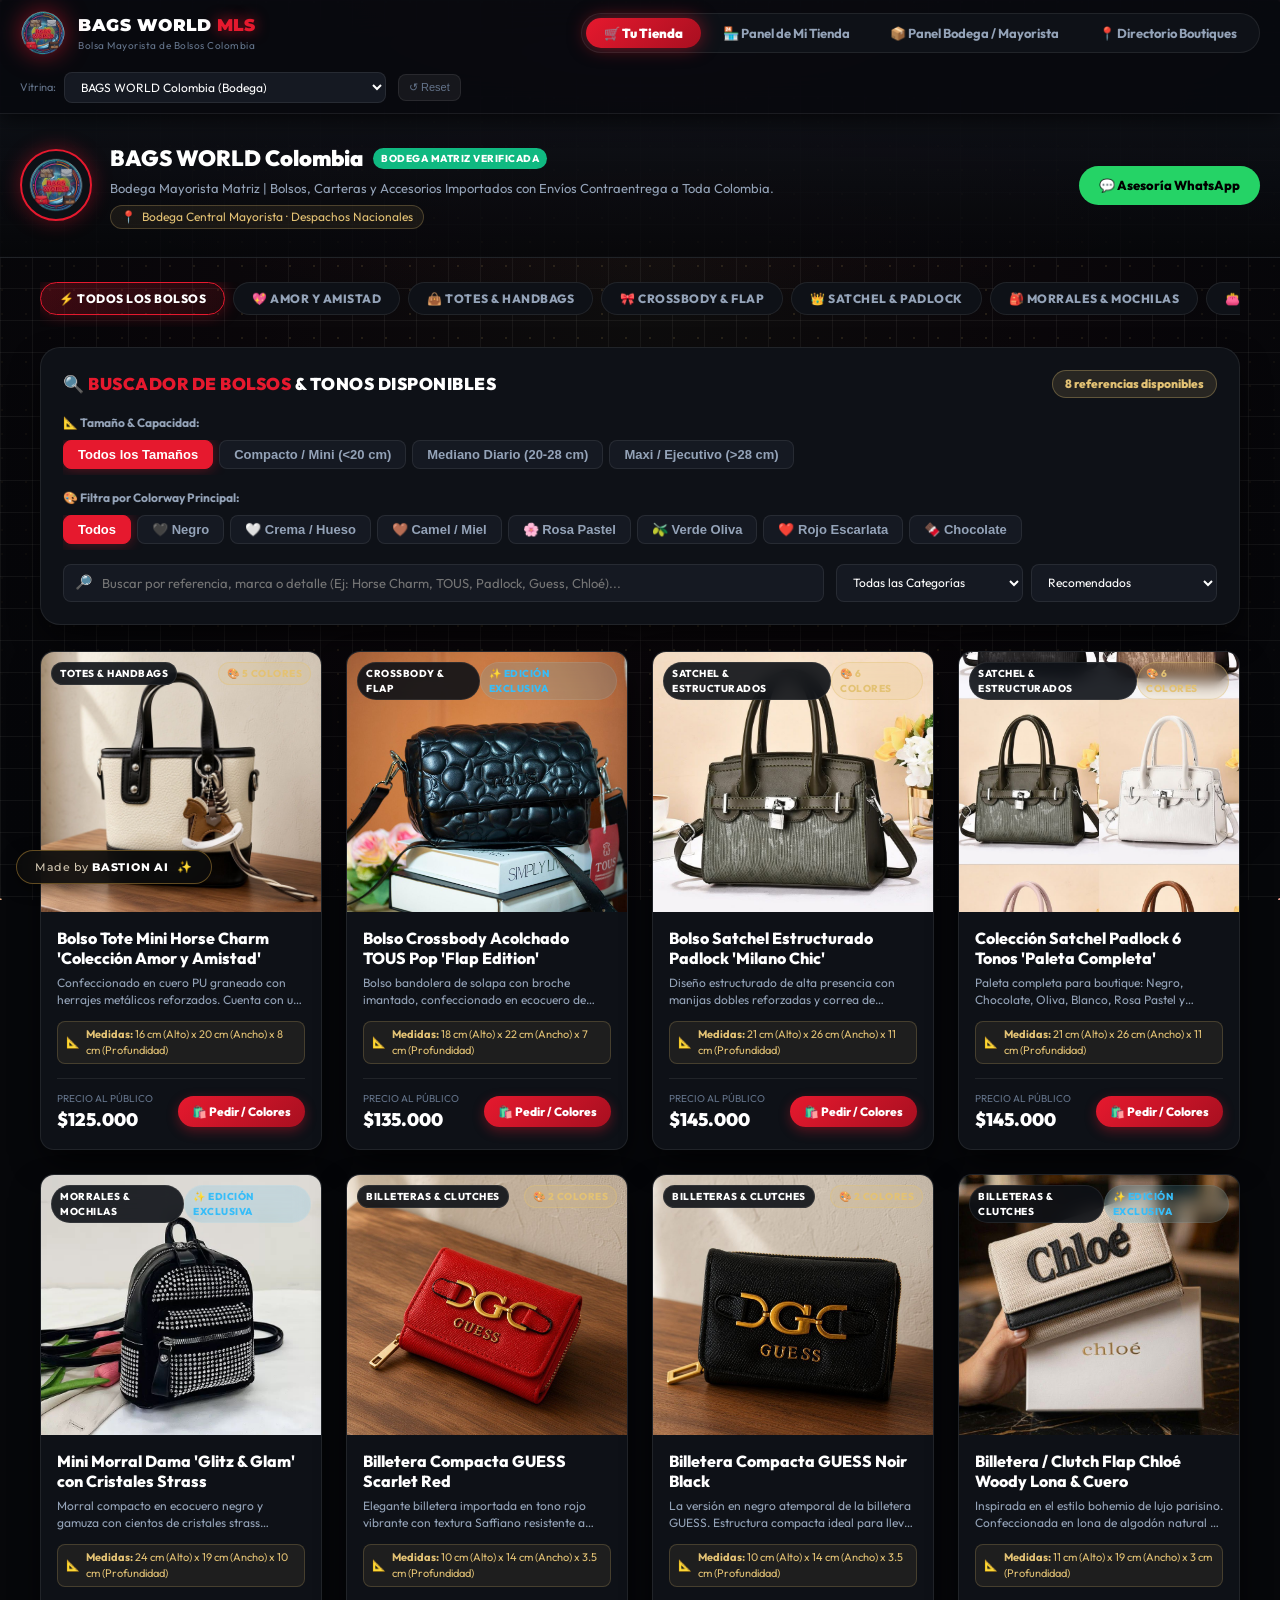
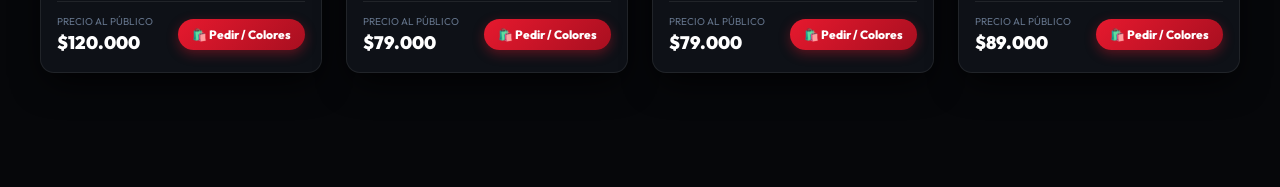
==== index.html @ 40e90c71 "fix: Eliminate top blank space by fixing canvas positioning, apply permanent deep dark tech grid bac" ====
<!DOCTYPE html>
<html lang="es">
<head>
  <meta charset="UTF-8">
  <meta name="viewport" content="width=device-width, initial-scale=1.0">
  
  <!-- Primary SEO -->
  <title>BAGS WORLD MLS | Bolsa Mayorista de Bolsos & Carteras Colombia</title>
  <meta name="description" content="Plataforma SaaS BAGS WORLD MLS de bolsos y carteras importadas en Colombia. Catálogo maestro compartido de bodegas, vitrinas personalizadas con selector de colores, fletes liquidados y pedidos consolidados a WhatsApp.">
  <meta name="keywords" content="bolsos al por mayor colombia, bags world, carteras cali mayoristas, bolsos importados medellin, carteras bogota, dropshipping bolsos, bastion ai">
  <meta name="author" content="BASTION AI">
  <meta name="theme-color" content="#06070a">

  <!-- Open Graph / WhatsApp / Facebook Link Previews -->
  <meta property="og:type" content="website">
  <meta property="og:site_name" content="BAGS WORLD MLS COLOMBIA">
  <meta property="og:title" content="BAGS WORLD MLS | Catálogo Mayorista de Bolsos & Carteras Colombia">
  <meta property="og:description" content="👜 Pide con catálogo sincronizado, selector de colores, fletes calculados por ciudad y despacho contraentrega garantizado en toda Colombia.">
  <meta property="og:image" content="assets/images/bags_world_logo_transparent.png">
  <meta property="og:url" content="https://luxbags-nine.vercel.app/">

  <!-- Favicons -->
  <link rel="icon" type="image/png" sizes="32x32" href="assets/images/favicon-32.png">
  <link rel="icon" type="image/png" sizes="64x64" href="assets/images/favicon-64.png">
  <link rel="icon" type="image/png" href="assets/images/favicon.png">
  <link rel="apple-touch-icon" href="assets/images/favicon-64.png">
  
  <!-- Google Fonts: Outfit & Montserrat -->
  <link rel="preconnect" href="https://fonts.googleapis.com">
  <link rel="preconnect" href="https://fonts.gstatic.com" crossorigin>
  <link href="https://fonts.googleapis.com/css2?family=Montserrat:wght@400;500;600;700;800;900&family=Outfit:wght@300;400;500;600;700;800;900&display=swap" rel="stylesheet">
  
  <link rel="stylesheet" href="css/style.css">
</head>
<body>
  <!-- Canvas Background Interactivo (Fixed para no empujar el contenido) -->
  <canvas id="black-hole-canvas" style="position: fixed; top: 0; left: 0; width: 100vw; height: 100vh; z-index: -2; pointer-events: none;"></canvas>

  <!-- Dot Pattern Matrix Overlay (Fixed) -->
  <svg aria-hidden="true" class="dot-pattern-overlay" style="position: fixed; top: 0; left: 0; width: 100vw; height: 100vh; z-index: -1; pointer-events: none;">
    <defs>
      <pattern id="dot-pattern-grid" width="24" height="24" patternUnits="userSpaceOnUse" patternContentUnits="userSpaceOnUse" x="0" y="0">
        <circle cx="2" cy="2" r="1.1" fill="rgba(227, 194, 116, 0.45)" />
      </pattern>
    </defs>
    <rect width="100%" height="100%" fill="url(#dot-pattern-grid)" />
  </svg>

  <div class="app-wrapper">
    <!-- =========================================================================
         HUD SUPERIOR DE CONTROL MULTI-ROL (SAAS DEMO & STORE SWITCHER)
         ========================================================================= -->
    <header class="top-demo-hud">
      <div class="hud-container">
        <div class="hud-brand">
          <img src="assets/images/bags_world_logo_transparent.png" alt="BAGS WORLD Colombia" class="hud-logo-img">
          <div>
            <div class="hud-title">BAGS WORLD <span>MLS</span></div>
            <div style="font-size: 10px; color: var(--text-muted); letter-spacing: 0.5px;">Bolsa Mayorista de Bolsos Colombia</div>
          </div>
        </div>

        <!-- Pestañas de Navegación de Rol -->
        <nav class="role-switcher-tabs" aria-label="Selector de Rol de Usuario">
          <button class="role-tab-btn active" data-view="storefront" id="tab-storefront">
            🛒 Tu Tienda
          </button>
          <button class="role-tab-btn" data-view="store-admin" id="tab-store-admin">
            🏪 Panel de Mi Tienda
          </button>
          <button class="role-tab-btn" data-view="supplier" id="tab-supplier">
            📦 Panel Bodega / Mayorista
          </button>
          <button class="role-tab-btn" data-view="directory" id="tab-directory">
            📍 Directorio Boutiques
          </button>
        </nav>

        <!-- Selector de Vitrina Activa en Modo Demostración -->
        <div class="hud-actions">
          <div class="store-selector-wrapper" id="store-selector-box">
            <span style="font-size: 11px; color: var(--text-muted);">Vitrina:</span>
            <select id="hud-store-select" class="hud-select" aria-label="Seleccionar Tienda Activa">
              <!-- Renderizado dinámico de tiendas -->
            </select>
          </div>
          <button id="btn-reset-demo" class="btn-reset-demo" title="Restaurar datos oficiales">↺ Reset</button>
        </div>
      </div>
    </header>

    <!-- =========================================================================
         VISTA 1: VITRINA PÚBLICA DE LA BOUTIQUE / TIENDA (STOREFRONT)
         ========================================================================= -->
    <main id="view-storefront" class="view-panel">
      <!-- Encabezado de la Boutique (Marca Blanca) -->
      <section class="store-header">
        <div class="store-header-container">
          <div class="store-info-left">
            <div class="store-avatar" id="storefront-avatar">
              <img src="assets/images/bags_world_logo_transparent.png" alt="Logo Tienda" style="width: 100%; height: 100%; object-fit: contain; padding: 2px;">
            </div>
            <div class="store-meta">
              <h1 id="storefront-name">BAGS WORLD Colombia <span class="badge-verified" id="storefront-badge">BODEGA MATRIZ VERIFICADA</span></h1>
              <p id="storefront-tagline">Bodega Mayorista Matriz | Bolsos, Carteras y Accesorios Importados con Envíos Contraentrega a Toda Colombia.</p>
              <div class="store-location-badge">
                📍 <span id="storefront-location">Bodega Central Mayorista · Despachos Nacionales</span>
              </div>
            </div>
          </div>
          <div class="store-actions-right">
            <a href="#" id="storefront-wa-direct" target="_blank" rel="noopener" class="btn-wa-header">
              <span>💬 Asesoría WhatsApp</span>
            </a>
          </div>
        </div>
      </section>

      <div class="main-wrapper">
        <!-- Barra de Categorías / Drops de Bolsos -->
        <div class="brand-filter-bar" id="brand-filter-bar">
          <button class="brand-chip-btn active" data-brand="all">⚡ TODOS LOS BOLSOS</button>
          <button class="brand-chip-btn" data-brand="amor">💖 AMOR Y AMISTAD</button>
          <button class="brand-chip-btn" data-brand="totes">👜 TOTES & HANDBAGS</button>
          <button class="brand-chip-btn" data-brand="crossbody">🎀 CROSSBODY & FLAP</button>
          <button class="brand-chip-btn" data-brand="satchel">👑 SATCHEL & PADLOCK</button>
          <button class="brand-chip-btn" data-brand="morrales">🎒 MORRALES & MOCHILAS</button>
          <button class="brand-chip-btn" data-brand="billeteras">👛 BILLETERAS & CLUTCH</button>
        </div>

        <!-- Buscador y Filtros Especializados de Bolsos -->
        <section class="filter-card">
          <div class="filter-header-title">
            <h2>🔍 <span>BUSCADOR DE BOLSOS</span> & TONOS DISPONIBLES</h2>
            <div class="active-results-badge" id="storefront-count-badge">8 modelos disponibles</div>
          </div>

          <!-- Filtro Rápido por Tamaño / Capacidad -->
          <div class="filter-row-section">
            <div class="filter-row-label">
              <span>📐 Tamaño & Capacidad:</span>
            </div>
            <div class="size-pills-row" id="storefront-size-pills">
              <button class="size-pill-btn active" data-size="all">Todos los Tamaños</button>
              <button class="size-pill-btn" data-size="compacto">Compacto / Mini (&lt;20 cm)</button>
              <button class="size-pill-btn" data-size="mediano">Mediano Diario (20-28 cm)</button>
              <button class="size-pill-btn" data-size="maxi">Maxi / Ejecutivo (&gt;28 cm)</button>
            </div>
          </div>

          <!-- Filtro Rápido por Colorway -->
          <div class="filter-row-section" style="margin-top: 10px;">
            <div class="filter-row-label">
              <span>🎨 Filtra por Colorway Principal:</span>
            </div>
            <div class="size-pills-row" id="storefront-color-pills">
              <button class="size-pill-btn active" data-color="all">Todos</button>
              <button class="size-pill-btn" data-color="negro">🖤 Negro</button>
              <button class="size-pill-btn" data-color="crema">🤍 Crema / Hueso</button>
              <button class="size-pill-btn" data-color="camel">🤎 Camel / Miel</button>
              <button class="size-pill-btn" data-color="rosa">🌸 Rosa Pastel</button>
              <button class="size-pill-btn" data-color="oliva">🫒 Verde Oliva</button>
              <button class="size-pill-btn" data-color="rojo">❤️ Rojo Escarlata</button>
              <button class="size-pill-btn" data-color="chocolate">🍫 Chocolate</button>
            </div>
          </div>

          <!-- Barra de Búsqueda por Texto y Ordenamiento -->
          <div class="search-inputs-grid">
            <div class="search-box-wrapper">
              <span class="search-icon">🔎</span>
              <input type="text" id="storefront-search-input" class="search-input-field" placeholder="Buscar por referencia, marca o detalle (Ej: Horse Charm, TOUS, Padlock, Guess, Chloé)...">
            </div>
            <div class="select-group-wrapper">
              <select id="storefront-category-select" class="custom-select" aria-label="Filtrar por estilo">
                <option value="all">Todas las Categorías</option>
                <option value="Totes & Handbags">Totes & Handbags</option>
                <option value="Crossbody & Flap">Crossbody & Flap</option>
                <option value="Satchel & Estructurados">Satchel & Estructurados</option>
                <option value="Morrales & Mochilas">Morrales & Mochilas</option>
                <option value="Billeteras & Clutches">Billeteras & Clutches</option>
              </select>
              <select id="storefront-sort-select" class="custom-select" aria-label="Ordenar por">
                <option value="default">Recomendados</option>
                <option value="price-asc">Precio: Menor a Mayor</option>
                <option value="price-desc">Precio: Mayor a Menor</option>
                <option value="name-asc">Nombre: A - Z</option>
              </select>
            </div>
          </div>
        </section>

        <!-- Grid de Productos en Vitrina -->
        <section class="products-grid-layout" id="storefront-products-grid">
          <!-- Renderizado dinámico de tarjetas de bolsos reales -->
        </section>
      </div>
    </main>

    <!-- =========================================================================
         VISTA 2: PANEL DE CONTROL DE LA TIENDA / BOUTIQUE (STORE ADMIN)
         ========================================================================= -->
    <main id="view-store-admin" class="view-panel" style="display: none;">
      <div class="main-wrapper" style="padding-top: 30px;">
        <div class="admin-top-bar">
          <div>
            <div style="display: flex; align-items: center; gap: 8px;">
              <span class="category-tag">🏪 Portal de Mi Boutique</span>
              <span style="font-size: 11px; color: var(--text-muted);">Sincronizado con Bodega Central BAGS WORLD</span>
            </div>
            <h1 class="admin-heading-title" id="admin-store-title">Panel de Control de Boutique</h1>
            <p style="font-size: 13px; color: var(--text-secondary);">
              Personaliza tus precios de venta al público (PVP), activa referencias en tu vitrina y genera reposiciones automáticas a bodega.
            </p>
          </div>
          <div style="display: flex; gap: 10px; flex-wrap: wrap;">
            <button class="btn-secondary" id="btn-open-store-settings">⚙️ Configurar Boutique</button>
          </div>
        </div>

        <!-- Métricas Rápidas de la Boutique -->
        <div class="stats-cards-grid">
          <div class="stat-card">
            <div class="stat-icon-badge">👜</div>
            <div>
              <div class="stat-number" id="stat-active-prods">0</div>
              <div class="stat-label">Bolsos en mi Vitrina</div>
            </div>
          </div>
          <div class="stat-card">
            <div class="stat-icon-badge" style="background: rgba(16, 185, 129, 0.15); color: var(--accent-emerald);">💰</div>
            <div>
              <div class="stat-number" id="stat-avg-margin">$0</div>
              <div class="stat-label">Margen Promedio / Bolso</div>
            </div>
          </div>
          <div class="stat-card">
            <div class="stat-icon-badge" style="background: rgba(56, 189, 248, 0.15); color: var(--accent-blue);">💬</div>
            <div>
              <div class="stat-number" id="stat-phone-preview" style="font-size: 16px; margin-top: 4px;">---</div>
              <div class="stat-label">Línea WhatsApp de Ventas</div>
            </div>
          </div>
        </div>

        <!-- Tabla de Gestión de Inventario para la Tienda -->
        <div class="table-container-card">
          <div style="display: flex; justify-content: space-between; align-items: center; margin-bottom: 16px; flex-wrap: wrap; gap: 10px;">
            <div>
              <h3 style="font-size: 16px; font-weight: 800; color: #fff;">Bolsos Disponibles en la Bodega Matriz</h3>
              <span style="font-size: 12px; color: var(--text-muted);">Ajusta tu precio de venta final y calcula tus ganancias</span>
            </div>
          </div>
          <div class="table-responsive-box">
            <table class="mls-data-table">
              <thead>
                <tr>
                  <th>Referencia de Bolso</th>
                  <th>Costo Mayorista</th>
                  <th>Tu Precio Venta (PVP)</th>
                  <th>Margen Ganancia</th>
                  <th>Dimensiones</th>
                  <th>En Vitrina</th>
                  <th>Acciones</th>
                </tr>
              </thead>
              <tbody id="store-admin-products-table">
                <!-- Renderizado dinámico -->
              </tbody>
            </table>
          </div>
        </div>
      </div>
    </main>

    <!-- =========================================================================
         VISTA 3: PANEL DEL PROVEEDOR / BODEGA CENTRAL (BAGS WORLD MATRIZ)
         ========================================================================= -->
    <main id="view-supplier" class="view-panel" style="display: none;">
      <div class="main-wrapper" style="padding-top: 30px;">
        <div class="admin-top-bar">
          <div>
            <div style="display: flex; align-items: center; gap: 8px;">
              <span class="category-tag" style="background: rgba(227, 194, 116, 0.15); color: var(--primary-gold); border-color: rgba(227, 194, 116, 0.35);">👑 Bodega Mayorista Matriz</span>
              <span style="font-size: 11px; color: var(--text-muted);">BAGS WORLD Colombia · Despachos Nacionales</span>
            </div>
            <h1 class="admin-heading-title">BAGS WORLD Colombia — Portal Bodega</h1>
            <p style="font-size: 13px; color: var(--text-secondary);">
              Carga nuevas referencias de bolsos importados, importa mensajes de WhatsApp y gestiona las órdenes B2B de las boutiques.
            </p>
          </div>
          <div style="display: flex; gap: 10px; flex-wrap: wrap;">
            <button class="btn-primary" id="btn-open-new-product-modal">➕ Cargar Nueva Referencia</button>
          </div>
        </div>

        <!-- Métricas de Bodega Mayorista -->
        <div class="stats-cards-grid">
          <div class="stat-card">
            <div class="stat-icon-badge">👜</div>
            <div>
              <div class="stat-number" id="supplier-stat-refs">8</div>
              <div class="stat-label">Referencias Reales en Bodega</div>
            </div>
          </div>
          <div class="stat-card">
            <div class="stat-icon-badge" style="background: rgba(56, 189, 248, 0.15); color: var(--accent-blue);">🏪</div>
            <div>
              <div class="stat-number" id="supplier-stat-stores">4</div>
              <div class="stat-label">Boutiques Conectadas</div>
            </div>
          </div>
          <div class="stat-card">
            <div class="stat-icon-badge" style="background: rgba(16, 185, 129, 0.15); color: var(--accent-emerald);">📈</div>
            <div>
              <div class="stat-number" id="supplier-stat-orders">1,420</div>
              <div class="stat-label">Bolsos Despachados este Mes</div>
            </div>
          </div>
        </div>

        <!-- Herramienta Rápida de Importación desde WhatsApp -->
        <div class="table-container-card" style="margin-bottom: 24px; border: 1px solid rgba(37, 211, 102, 0.35); background: linear-gradient(180deg, rgba(37, 211, 102, 0.05) 0%, rgba(16, 19, 26, 0.95) 100%);">
          <div style="display: flex; justify-content: space-between; align-items: center; margin-bottom: 12px; flex-wrap: wrap; gap: 8px;">
            <div>
              <h3 style="font-size: 16px; font-weight: 800; color: #25d366; display: flex; align-items: center; gap: 8px;">
                <span>⚡ Importador Rápido desde WhatsApp Mayoristas</span>
              </h3>
              <span style="font-size: 12px; color: var(--text-secondary);">Pega el texto del grupo de WhatsApp (ej: BAGS WORLD MAYORISTAS #67) y se creará el bolso automáticamente:</span>
            </div>
          </div>
          <div style="display: grid; grid-template-columns: 2fr 1fr; gap: 14px;">
            <div>
              <textarea id="wa-import-textarea" class="form-textarea" rows="3" placeholder="Pega aquí el texto... Ej:
Más colección de amor y amistad 🤯
NUEVO BOLSO IMPORTADO $68.000 🔝
🖤 Disponible en 5 colores
🖤 Importado calidad superior
🖤 Un compartimento con cierre
Medidas 16 alto x 20 ancho"></textarea>
            </div>
            <div style="display: flex; flex-direction: column; justify-content: center; gap: 8px;">
              <button type="button" id="btn-parse-wa-text" class="btn-primary" style="background: #25d366; color: #000; font-weight: 900; justify-content: center;">
                <span>✨ Auto-Detectar & Publicar</span>
              </button>
              <div style="font-size: 11px; color: var(--text-muted); text-align: center;">Calcula PVP (+80% margen) y extrae medidas en 1 clic.</div>
            </div>
          </div>
        </div>

        <!-- Tabla del Catálogo Maestro de Referencias -->
        <div class="table-container-card" style="margin-bottom: 24px;">
          <div style="display: flex; justify-content: space-between; align-items: center; margin-bottom: 16px;">
            <h3 style="font-size: 16px; font-weight: 800; color: #fff;">📦 Catálogo Maestro de Bodega (Referencias Reales)</h3>
            <span style="font-size: 12px; color: var(--text-muted);">Stock físico central disponible para toda la red</span>
          </div>
          <div class="table-responsive-box">
            <table class="mls-data-table">
              <thead>
                <tr>
                  <th>Bolso / Referencia</th>
                  <th>SKU</th>
                  <th>Categoría</th>
                  <th>Costo Bodega</th>
                  <th>PVP Sugerido</th>
                  <th>Medidas (cm)</th>
                  <th>Variantes</th>
                </tr>
              </thead>
              <tbody id="supplier-products-table">
                <!-- Renderizado dinámico -->
              </tbody>
            </table>
          </div>
        </div>
      </div>
    </main>

    <!-- =========================================================================
         VISTA 4: DIRECTORIO DE BOUTIQUES & SIMULADOR ROI
         ========================================================================= -->
    <main id="view-directory" class="view-panel" style="display: none;">
      <div class="main-wrapper" style="padding-top: 30px;">
        <div class="admin-top-bar">
          <div>
            <span class="category-tag">📍 Ecosistema Mayorista BAGS WORLD</span>
            <h1 class="admin-heading-title">Red de Boutiques & Simulación de Ganancias</h1>
            <p style="font-size: 13px; color: var(--text-secondary);">
              Descubre cómo las boutiques y revendedoras conectadas al catálogo maestro de BAGS WORLD escalan sus ingresos mensuales sin inmovilizar capital en inventario.
            </p>
          </div>
        </div>

        <!-- Calculadora ROI de Escala Comercial -->
        <div class="roi-calc-box">
          <div class="roi-calc-header">
            <div>
              <span class="category-tag" style="background: rgba(16, 185, 129, 0.15); color: var(--accent-emerald); border-color: rgba(16, 185, 129, 0.3);">📈 Proyección Financiera Revendedora</span>
              <h3 style="font-size: 18px; font-weight: 800; color: #fff; margin-top: 4px;">Calculadora de Utilidad Mensual para tu Boutique</h3>
            </div>
            <div style="font-size: 12px; color: var(--text-muted);">Basado en ventas por WhatsApp, Instagram y TikTok</div>
          </div>

          <div style="display: grid; grid-template-columns: repeat(auto-fit, minmax(280px, 1fr)); gap: 24px; align-items: center;">
            <div>
              <div style="display: flex; justify-content: space-between; align-items: center; margin-bottom: 8px;">
                <label style="font-size: 13px; font-weight: 700; color: #fff;">Bolsos vendidos al mes:</label>
                <span id="roi-pairs-label" style="font-size: 18px; font-weight: 900; color: var(--primary-gold);">45 bolsos</span>
              </div>
              <input type="range" id="roi-slider-pairs" min="10" max="200" value="45" step="5" class="roi-range-slider" style="width: 100%;">
              <div style="display: flex; justify-content: space-between; font-size: 11px; color: var(--text-muted); margin-top: 4px;">
                <span>10 bolsos</span>
                <span>100 bolsos</span>
                <span>200 bolsos</span>
              </div>

              <div style="margin-top: 16px;">
                <div style="display: flex; justify-content: space-between; align-items: center; margin-bottom: 8px;">
                  <label style="font-size: 13px; font-weight: 700; color: #fff;">Margen de ganancia promedio / bolso:</label>
                  <span id="roi-margin-label" style="font-size: 18px; font-weight: 900; color: var(--accent-emerald);">$57.000 COP</span>
                </div>
                <input type="range" id="roi-slider-margin" min="25000" max="90000" value="57000" step="2000" class="roi-range-slider" style="width: 100%;">
              </div>
            </div>

            <div style="background: rgba(0, 0, 0, 0.5); padding: 20px; border-radius: var(--radius-md); border: 1px solid var(--border-subtle);">
              <div style="font-size: 12px; color: var(--text-muted); text-transform: uppercase; letter-spacing: 0.5px;">Utilidad Neta Estimada / Mes:</div>
              <div id="roi-total-profit" style="font-size: 32px; font-weight: 900; color: var(--accent-emerald); margin: 6px 0;">$2.565.000 COP</div>
              <div style="font-size: 12px; color: var(--text-secondary); line-height: 1.4;">
                ✨ <strong>Cero riesgo de inventario:</strong> Tu boutique publica con fotos reales en Instagram/TikTok y BAGS WORLD despacha por contraentrega en toda Colombia.
              </div>
            </div>
          </div>
        </div>

        <!-- Directorio de Boutiques Activas -->
        <div class="directory-grid-layout" id="directory-stores-grid">
          <!-- Renderizado dinámico -->
        </div>
      </div>
    </main>
  </div>

  <!-- =========================================================================
       MODAL 1: FICHA DETALLADA DE PRODUCTO & COLORWAY SELECTOR
       ========================================================================= -->
  <div class="modal-backdrop" id="modal-product-detail" role="dialog" aria-modal="true">
    <div class="modal-dialog">
      <div class="modal-header">
        <h3 id="modal-prod-title">Detalle del Bolso</h3>
        <button class="btn-close-modal" data-close="modal-product-detail">&times;</button>
      </div>
      <div style="display: flex; gap: 20px; flex-wrap: wrap; margin-bottom: 20px;">
        <div style="flex: 1; min-width: 220px;">
          <img id="modal-prod-img" src="" alt="Bolso" style="width: 100%; height: 260px; border-radius: var(--radius-md); border: 1px solid var(--border-subtle); object-fit: cover;">
        </div>
        <div style="flex: 1.2; min-width: 240px; display: flex; flex-direction: column;">
          <span class="category-tag" id="modal-prod-cat" style="align-self: flex-start; margin-bottom: 8px;">Totes & Handbags</span>
          <h2 id="modal-prod-name" style="font-size: 20px; font-weight: 800; line-height: 1.3; margin-bottom: 6px;">Nombre</h2>
          <div style="font-size: 11px; color: var(--text-muted); font-family: monospace; margin-bottom: 10px;" id="modal-prod-sku">SKU: ---</div>
          <p id="modal-prod-desc" style="font-size: 13px; color: var(--text-secondary); line-height: 1.45; margin-bottom: 14px;">Descripción</p>
          
          <div style="padding: 10px 14px; background: rgba(227, 194, 116, 0.08); border-radius: var(--radius-sm); border: 1px solid rgba(227, 194, 116, 0.25); margin-bottom: 12px;">
            <div style="font-size: 11px; color: var(--primary-gold); font-weight: 700;">📐 Medidas & Capacidad:</div>
            <div id="modal-prod-dim" style="font-size: 13px; color: #fff; font-weight: 800; margin-top: 2px;">16 cm (Alto) x 20 cm (Ancho) x 8 cm (Prof.)</div>
          </div>

          <div style="margin-top: auto; padding: 12px; background: var(--bg-surface-elevated); border-radius: var(--radius-sm); border: 1px solid var(--border-subtle);">
            <div style="font-size: 11px; color: var(--text-muted);">Precio al Público:</div>
            <div id="modal-prod-price" style="font-size: 22px; font-weight: 900; color: #ffffff;">$0 COP</div>
          </div>
        </div>
      </div>

      <!-- Selector de Colorway -->
      <div id="modal-colorway-group" style="margin-bottom: 16px;">
        <label class="form-label" style="font-weight: 700; color: #ffffff;">Selecciona el Color Deseado:</label>
        <div class="colorway-chips-row" id="modal-colorway-selector">
          <!-- Colorways dinámicos -->
        </div>
      </div>

      <!-- Selector de Cantidad -->
      <div style="display: flex; align-items: center; justify-content: space-between; margin-bottom: 16px; padding: 10px 14px; background: var(--bg-surface-elevated); border-radius: var(--radius-sm); border: 1px solid var(--border-subtle);">
        <label style="font-size: 13px; font-weight: 700; color: #fff;">Cantidad de Unidades:</label>
        <div style="display: flex; align-items: center; gap: 10px;">
          <button type="button" id="modal-qty-minus" class="btn-action-sm" style="width: 32px; height: 32px; padding: 0; font-size: 16px; font-weight: 800;">-</button>
          <span id="modal-qty-val" style="font-size: 15px; font-weight: 900; color: #fff; min-width: 20px; text-align: center;">1</span>
          <button type="button" id="modal-qty-plus" class="btn-action-sm" style="width: 32px; height: 32px; padding: 0; font-size: 16px; font-weight: 800;">+</button>
        </div>
      </div>

      <!-- Botones de Acción: Agregar al Carrito o Pedir Directo -->
      <div style="display: flex; flex-direction: column; gap: 10px;">
        <button type="button" id="modal-btn-add-cart" class="btn-primary" style="width: 100%; justify-content: center; font-size: 15px; padding: 12px;">
          <span>🛍️ Agregar al Pedido / Carrito</span>
        </button>

        <a href="#" id="modal-btn-wa-order" target="_blank" rel="noopener" class="btn-wa-header" style="width: 100%; justify-content: center; font-size: 13px; padding: 10px; background: rgba(37, 211, 102, 0.15); border: 1px solid rgba(37, 211, 102, 0.4); color: #25d366;">
          <span>⚡ Pedir Solo Este Bolso Directo por WhatsApp</span>
        </a>
      </div>
      <div style="text-align: center; margin-top: 10px; font-size: 11px; color: var(--text-muted);">
        ✨ Puedes sumar varios bolsos y colores a tu carrito para despacharlos en un solo envío.
      </div>
    </div>
  </div>

  <!-- =========================================================================
       MODAL 2: CARRITO FLOTANTE & CHECKOUT CONSOLIDADO MULTI-BOLSO
       ========================================================================= -->
  <div class="modal-backdrop" id="modal-cart-drawer" role="dialog" aria-modal="true">
    <div class="modal-dialog" style="max-width: 540px;">
      <div class="modal-header">
        <div>
          <span style="font-size: 11px; font-weight: 700; color: var(--primary-gold); background: rgba(227, 194, 116, 0.15); padding: 3px 8px; border-radius: var(--radius-full);">Checkout Consolidado Colombia</span>
          <h3 style="margin-top: 4px;">🛍️ Mi Pedido de Bolsos (<span id="cart-drawer-count">0</span> items)</h3>
        </div>
        <button class="btn-close-modal" data-close="modal-cart-drawer">&times;</button>
      </div>

      <!-- Temporizador Anti-Apartados Fantasma -->
      <div class="reservation-timer-box">
        <span>⏳</span>
        <span>Reserva activa por <strong><span id="cart-timer-countdown">20:00</span> min</strong> en bodega.</span>
      </div>

      <!-- Lista de Items en el Carrito -->
      <div class="cart-items-container" id="cart-drawer-items">
        <!-- Renderizado dinámico de bolsos agregados -->
      </div>

      <!-- Formulario de Destino y Despacho -->
      <div style="background: var(--bg-surface-elevated); padding: 16px; border-radius: var(--radius-md); border: 1px solid var(--border-subtle); margin: 16px 0;">
        <div style="font-weight: 800; font-size: 14px; color: #fff; margin-bottom: 12px;">📍 Datos de Envío & Despacho:</div>
        
        <div class="form-group" style="margin-bottom: 10px;">
          <label class="form-label">Tu Nombre Completo *</label>
          <input type="text" id="cart-client-name" class="form-input" placeholder="Ej: Marcela Gómez" required>
        </div>

        <div class="form-group" style="margin-bottom: 10px;">
          <label class="form-label">Tu Número de WhatsApp *</label>
          <input type="tel" id="cart-client-phone" class="form-input" placeholder="Ej: 315 555 1234" required>
        </div>

        <div class="form-group" style="margin-bottom: 10px;">
          <label class="form-label">Ciudad / Destino en Colombia *</label>
          <select id="cart-neighborhood-select" class="form-select">
            <!-- Opciones dinámicas de zonas de envío -->
          </select>
        </div>

        <div class="form-group" style="margin-bottom: 10px;">
          <label class="form-label">Dirección Exacta y Barrio / Referencia *</label>
          <input type="text" id="cart-client-address" class="form-input" placeholder="Ej: Cra 66 # 13B-40, Apto 502 (Barrio Limonar)" required>
        </div>

        <!-- Modalidad de Despacho (Anti-Devoluciones) -->
        <div class="dispatch-mode-radio-group">
          <label class="dispatch-radio-card selected" id="label-dispatch-secured">
            <input type="radio" name="cart-dispatch-mode" value="secured" checked>
            <div>
              <div style="font-weight: 800; font-size: 13px; color: var(--primary-gold);">🛡️ Despacho Asegurado (Recomendado)</div>
              <div style="font-size: 11px; color: var(--text-secondary); margin-top: 2px;">
                Aseguras tus bolsos abonando el flete (<span id="cart-flete-preview">$12.000 COP</span>) por Nequi/Daviplata. Pagas los bolsos al recibir en puerta.
              </div>
            </div>
          </label>

          <label class="dispatch-radio-card" id="label-dispatch-cod">
            <input type="radio" name="cart-dispatch-mode" value="cod">
            <div>
              <div style="font-weight: 700; font-size: 13px; color: #ffffff;">🛵 100% Contraentrega al Recibir</div>
              <div style="font-size: 11px; color: var(--text-muted); margin-top: 2px;">
                Pagas todo en efectivo/Nequi al repartidor al recibir en tu puerta. Sujeto a llamada de confirmación previa.
              </div>
            </div>
          </label>
        </div>
      </div>

      <!-- Resumen de Liquidación -->
      <div style="padding: 14px; background: rgba(0, 0, 0, 0.45); border-radius: var(--radius-md); border: 1px solid var(--border-subtle); margin-bottom: 16px;">
        <div style="display: flex; justify-content: space-between; font-size: 13px; margin-bottom: 6px;">
          <span style="color: var(--text-muted);">Bolsos (<span id="cart-summary-qty">0</span> unds):</span>
          <strong id="cart-summary-shoes" style="color: #fff;">$0 COP</strong>
        </div>
        <div style="display: flex; justify-content: space-between; font-size: 13px; margin-bottom: 6px;">
          <span style="color: var(--text-muted);">Flete Domicilio:</span>
          <strong id="cart-summary-shipping" style="color: var(--primary-gold);">$12.000 COP</strong>
        </div>
        <div style="display: flex; justify-content: space-between; font-size: 16px; font-weight: 900; padding-top: 8px; border-top: 1px solid var(--border-subtle);">
          <span style="color: #fff;">Gran Total:</span>
          <span id="cart-summary-total" style="color: var(--accent-emerald); font-size: 20px;">$0 COP</span>
        </div>
      </div>

      <!-- Botón de Envío Consolidado a WhatsApp -->
      <button type="button" id="cart-btn-send-whatsapp" class="btn-primary" style="width: 100%; justify-content: center; font-size: 15px; padding: 14px; background: #25d366; color: #000; font-weight: 900;">
        <span>💬 Enviar Pedido Completo por WhatsApp (90s)</span>
      </button>
      <div style="text-align: center; margin-top: 8px; font-size: 11px; color: var(--text-muted);">
        ⚡ El pedido llega con foto, colorway y liquidación a la asesora para despacho inmediato.
      </div>
    </div>
  </div>

  <!-- =========================================================================
       MODAL 3: CARGAR NUEVA REFERENCIA DE BOLSO (BODEGA)
       ========================================================================= -->
  <div class="modal-backdrop" id="modal-new-product" role="dialog" aria-modal="true">
    <div class="modal-dialog">
      <div class="modal-header">
        <h3>➕ Cargar Nueva Referencia de Bolso</h3>
        <button class="btn-close-modal" data-close="modal-new-product">&times;</button>
      </div>
      <form id="form-new-master-product">
        <div class="form-group">
          <label class="form-label">Nombre del Bolso / Referencia *</label>
          <input type="text" id="new-prod-name" class="form-input" required placeholder="Ej: Bolso Satchel Padlock 'Milano Chic'">
        </div>
        <div class="form-group">
          <label class="form-label">Código de Estilo / SKU *</label>
          <input type="text" id="new-prod-sku" class="form-input" required placeholder="Ej: BW-STCH-01">
        </div>
        <div style="display: grid; grid-template-columns: 1fr 1fr; gap: 12px;">
          <div class="form-group">
            <label class="form-label">Categoría</label>
            <select id="new-prod-category" class="form-select">
              <option value="Totes & Handbags">Totes & Handbags</option>
              <option value="Crossbody & Flap">Crossbody & Flap</option>
              <option value="Satchel & Estructurados">Satchel & Estructurados</option>
              <option value="Morrales & Mochilas">Morrales & Mochilas</option>
              <option value="Billeteras & Clutches">Billeteras & Clutches</option>
            </select>
          </div>
          <div class="form-group">
            <label class="form-label">Fotografía Real de Bodega</label>
            <select id="new-prod-image" class="form-select">
              <option value="assets/images/bags/tote_horse_charm_cream.jpg">Tote Horse Charm Crema</option>
              <option value="assets/images/bags/tous_crossbody_black.jpg">TOUS Pop Crossbody Negro</option>
              <option value="assets/images/bags/satchel_padlock_olive.jpg">Satchel Padlock Verde Oliva</option>
              <option value="assets/images/bags/satchel_padlock_multi.jpg">Satchel Padlock 6 Colores</option>
              <option value="assets/images/bags/backpack_strass_black.jpg">Mini Morral Strass Negro</option>
              <option value="assets/images/bags/guess_wallet_red.jpg">Billetera GUESS Rojo</option>
              <option value="assets/images/bags/guess_wallet_black.jpg">Billetera GUESS Negro</option>
              <option value="assets/images/bags/chloe_wallet_canvas.jpg">Billetera Chloé Lona</option>
            </select>
          </div>
        </div>
        <div style="display: grid; grid-template-columns: 1fr 1fr; gap: 12px;">
          <div class="form-group">
            <label class="form-label">Costo Mayorista ($ COP) *</label>
            <input type="number" id="new-prod-wholesale" class="form-input" required value="68000" step="1000">
          </div>
          <div class="form-group">
            <label class="form-label">PVP Sugerido ($ COP)</label>
            <input type="number" id="new-prod-suggested" class="form-input" required value="125000" step="1000">
          </div>
        </div>
        <div class="form-group">
          <label class="form-label">Medidas Exactas (Alto x Ancho x Profundidad)</label>
          <input type="text" id="new-prod-dim" class="form-input" value="18 cm (Alto) x 22 cm (Ancho) x 8 cm (Profundidad)">
        </div>
        <div class="form-group">
          <label class="form-label">Descripción & Especificaciones</label>
          <textarea id="new-prod-desc" class="form-textarea" rows="2" placeholder="Materiales, cierres, forro, correa ajustable, etc."></textarea>
        </div>
        <button type="submit" class="btn-primary" style="width: 100%; justify-content: center; padding: 12px; margin-top: 10px;">
          Publicar al Catálogo Maestro BAGS WORLD
        </button>
      </form>
    </div>
  </div>

  <!-- =========================================================================
       MODAL 4: CONFIGURACIÓN DE LA BOUTIQUE
       ========================================================================= -->
  <div class="modal-backdrop" id="modal-store-settings" role="dialog" aria-modal="true">
    <div class="modal-dialog">
      <div class="modal-header">
        <h3>⚙️ Configuración de Mi Boutique</h3>
        <button class="btn-close-modal" data-close="modal-store-settings">&times;</button>
      </div>
      <form id="form-store-settings">
        <div class="form-group">
          <label class="form-label">Nombre de tu Boutique / Tienda *</label>
          <input type="text" id="setting-store-name" class="form-input" required>
        </div>
        <div class="form-group">
          <label class="form-label">Eslogan / Subtítulo</label>
          <input type="text" id="setting-store-tagline" class="form-input">
        </div>
        <div class="form-group">
          <label class="form-label">Número de WhatsApp (con código 57) *</label>
          <input type="text" id="setting-store-phone" class="form-input" required placeholder="573155551234">
          <small style="color: var(--text-muted); font-size: 11px;">A este número te llegarán los pedidos con los bolsos y colores seleccionados.</small>
        </div>
        <div class="form-group">
          <label class="form-label">Ciudad / Ubicación</label>
          <input type="text" id="setting-store-location" class="form-input" placeholder="Ej: Granada / Ciudad Jardín, Cali">
        </div>
        <button type="submit" class="btn-primary" style="width: 100%; justify-content: center; padding: 12px; margin-top: 10px;">
          Guardar Cambios
        </button>
      </form>
    </div>
  </div>

  <!-- =========================================================================
       MODAL 5: SOLICITAR REPOSICIÓN B2B (BOUTIQUE -> BODEGA)
       ========================================================================= -->
  <div class="modal-backdrop" id="modal-restock" role="dialog" aria-modal="true">
    <div class="modal-dialog">
      <div class="modal-header">
        <h3>📦 Pedido de Reposición a Bodega</h3>
        <button class="btn-close-modal" data-close="modal-restock">&times;</button>
      </div>
      <form id="form-restock-order">
        <input type="hidden" id="restock-prod-id">
        <div style="margin-bottom: 16px;">
          <h4 id="restock-prod-title" style="font-size: 16px; font-weight: 700; color: #fff;">Nombre del Bolso</h4>
          <div id="restock-supplier-name" style="font-size: 12px; color: var(--text-muted); margin-top: 2px;">BAGS WORLD Colombia</div>
          <div id="restock-wholesale-price" style="font-size: 14px; color: var(--primary-gold); font-weight: 700; margin-top: 6px;">Costo Mayorista: $0 COP</div>
        </div>
        <div style="display: grid; grid-template-columns: 1fr 1fr; gap: 12px;">
          <div class="form-group">
            <label class="form-label">Colorway a Solicitar</label>
            <select id="restock-size-select" class="form-select">
              <!-- Colorways -->
            </select>
          </div>
          <div class="form-group">
            <label class="form-label">Cantidad de Bolsos</label>
            <input type="number" id="restock-units-input" class="form-input" value="6" min="1" max="100">
          </div>
        </div>
        <div style="margin: 14px 0; padding: 12px; background: rgba(16, 185, 129, 0.1); border-radius: var(--radius-sm); border: 1px solid rgba(16, 185, 129, 0.2);">
          <div style="font-size: 11px; color: var(--text-secondary);">Total Mayorista Estimado:</div>
          <div id="restock-total-calc" style="font-size: 18px; font-weight: 800; color: var(--accent-emerald);">$0 COP</div>
        </div>
        <button type="submit" class="btn-primary" style="width: 100%; justify-content: center; padding: 12px;">
          Generar Orden y Notificar a Bodega
        </button>
      </form>
    </div>
  </div>

  <!-- Barra Flotante de Carrito / Pedido Rápido -->
  <div class="floating-cart-bar" id="floating-cart-bar" role="button" aria-label="Abrir Carrito">
    <div class="cart-pill-icon">🛍️</div>
    <div class="cart-pill-details">
      <div class="cart-pill-count"><span id="floating-cart-count">1</span> bolso(s) en tu pedido</div>
      <div class="cart-pill-total" id="floating-cart-total">$0 COP</div>
    </div>
    <div class="cart-pill-btn-action">
      Ver Pedido →
    </div>
  </div>

  <!-- Contenedor de Toasts de Notificación -->
  <div class="toast-container" id="toast-container"></div>

  <!-- WATERMARK OFICIAL DE BASTION AI (MANDATORIO POR REGLA) -->
  <div class="bastion-watermark">
    <span>Made by <strong>BASTION AI</strong></span>
    <span class="sparkle">✨</span>
  </div>

  <!-- Scripts de la Aplicación -->
  <script src="js/mockData.js"></script>
  <script src="js/store.js"></script>
  <script src="js/app.js"></script>
</body>
</html>
---- css/style.css ----
/* ==========================================================================
   BASTION AI - BAGS WORLD MLS COLOMBIA
   SISTEMA DE DISEÑO OFICIAL: MODO OSCURO DE LUJO + GRID MATRIX DE FONDO
   ========================================================================== */

:root {
  --bg-main: #06070a;
  --bg-surface: #0e1117;
  --bg-surface-elevated: #151922;
  --bg-glass: rgba(14, 17, 23, 0.88);
  --border-subtle: rgba(255, 255, 255, 0.08);
  --border-accent: rgba(230, 25, 46, 0.45);
  
  --primary-red: #e6192e;
  --primary-red-hover: #ff2a40;
  --primary-red-glow: rgba(230, 25, 46, 0.35);
  
  --primary-gold: #e3c274;
  --primary-gold-hover: #f5eccd;
  --primary-gold-glow: rgba(227, 194, 116, 0.3);
  
  --accent-blue: #38bdf8;
  --accent-emerald: #10b981;
  --accent-purple: #a855f7;
  --whatsapp-green: #25d366;
  --whatsapp-green-hover: #20ba59;
  
  --text-primary: #ffffff;
  --text-secondary: #94a3b8;
  --text-muted: #64748b;
  
  --radius-sm: 8px;
  --radius-md: 14px;
  --radius-lg: 20px;
  --radius-full: 9999px;
  
  --shadow-card: 0 14px 35px -8px rgba(0, 0, 0, 0.85);
  --shadow-glow-red: 0 0 25px rgba(230, 25, 46, 0.35);
  --shadow-glow-gold: 0 0 25px rgba(227, 194, 116, 0.28);
  --shadow-glow-wa: 0 0 25px rgba(37, 211, 102, 0.35);
  
  --font-main: 'Outfit', -apple-system, BlinkMacSystemFont, 'Segoe UI', Roboto, sans-serif;
  --font-brand: 'Montserrat', sans-serif;
}

*, *::before, *::after {
  box-sizing: border-box;
  margin: 0;
  padding: 0;
}

/* ==========================================================================
   BODY & DARK GRID BACKGROUND (CUADRÍCULA OSCURA PERMANENTE)
   ========================================================================== */
body {
  font-family: var(--font-main);
  background-color: var(--bg-main);
  background-image: 
    linear-gradient(to right, rgba(255, 255, 255, 0.05) 1px, transparent 1px),
    linear-gradient(to bottom, rgba(255, 255, 255, 0.05) 1px, transparent 1px),
    radial-gradient(ellipse 90% 60% at 50% -10%, rgba(230, 25, 46, 0.16), transparent 75%);
  background-size: 32px 32px, 32px 32px, 100% 100%;
  background-attachment: fixed;
  color: var(--text-primary);
  line-height: 1.5;
  min-height: 100vh;
  padding-bottom: 90px;
  overflow-x: hidden;
}

/* Canvas Background Interactivo */
#black-hole-canvas {
  position: fixed;
  top: 0;
  left: 0;
  width: 100vw;
  height: 100vh;
  z-index: -2;
  pointer-events: none;
}

/* Malla de Puntos Adicional */
.dot-pattern-overlay {
  position: fixed;
  top: 0;
  left: 0;
  width: 100vw;
  height: 100vh;
  z-index: -1;
  pointer-events: none;
  opacity: 0.35;
  mask-image: radial-gradient(ellipse at 50% 30%, rgba(0,0,0,1) 40%, rgba(0,0,0,0.05) 90%);
  -webkit-mask-image: radial-gradient(ellipse at 50% 30%, rgba(0,0,0,1) 40%, rgba(0,0,0,0.05) 90%);
}

.app-wrapper {
  position: relative;
  z-index: 1;
}

/* ==========================================================================
   TOP BAR HUD & MULTI-ROLE SWITCHER
   ========================================================================== */
.top-demo-hud {
  background: rgba(8, 10, 15, 0.94);
  backdrop-filter: blur(20px);
  -webkit-backdrop-filter: blur(20px);
  border-bottom: 1px solid var(--border-subtle);
  position: sticky;
  top: 0;
  z-index: 100;
  padding: 10px 20px;
  box-shadow: 0 4px 20px rgba(0, 0, 0, 0.7);
}

.hud-container {
  max-width: 1300px;
  margin: 0 auto;
  display: flex;
  align-items: center;
  justify-content: space-between;
  gap: 16px;
  flex-wrap: wrap;
}

.hud-brand {
  display: flex;
  align-items: center;
  gap: 12px;
}

.hud-logo-img {
  width: 46px;
  height: 46px;
  border-radius: 50%;
  object-fit: contain;
  filter: drop-shadow(0 0 12px rgba(230, 25, 46, 0.6));
  background: transparent;
  transition: transform 0.2s ease;
}

.hud-logo-img:hover {
  transform: scale(1.08) rotate(4deg);
}

.hud-title {
  font-size: 17px;
  font-weight: 900;
  color: #ffffff;
  letter-spacing: 0.5px;
  font-family: var(--font-brand);
}

.hud-title span {
  color: var(--primary-red);
  font-weight: 900;
  text-shadow: 0 0 14px rgba(230, 25, 46, 0.7);
}

.role-switcher-tabs {
  display: flex;
  background: var(--bg-surface);
  padding: 4px;
  border-radius: var(--radius-full);
  border: 1px solid var(--border-subtle);
  gap: 4px;
}

.role-tab-btn {
  background: transparent;
  border: none;
  color: var(--text-secondary);
  font-family: var(--font-main);
  font-size: 13px;
  font-weight: 700;
  padding: 7px 18px;
  border-radius: var(--radius-full);
  cursor: pointer;
  display: inline-flex;
  align-items: center;
  gap: 6px;
  transition: all 0.2s cubic-bezier(0.4, 0, 0.2, 1);
  white-space: nowrap;
}

.role-tab-btn:hover {
  color: #ffffff;
  background: rgba(255, 255, 255, 0.06);
}

.role-tab-btn.active {
  background: linear-gradient(135deg, var(--primary-red) 0%, #a80f20 100%);
  color: #ffffff;
  font-weight: 900;
  box-shadow: 0 0 18px rgba(230, 25, 46, 0.5);
}

.hud-actions {
  display: flex;
  align-items: center;
  gap: 12px;
}

.store-selector-wrapper {
  display: flex;
  align-items: center;
  gap: 8px;
}

.hud-select {
  background: var(--bg-surface-elevated);
  border: 1px solid var(--border-subtle);
  color: #ffffff;
  font-family: var(--font-main);
  font-size: 12px;
  padding: 6px 12px;
  border-radius: var(--radius-sm);
  outline: none;
  cursor: pointer;
}

.hud-select:focus {
  border-color: var(--primary-red);
}

.btn-reset-demo {
  background: rgba(255, 255, 255, 0.06);
  border: 1px solid var(--border-subtle);
  color: var(--text-muted);
  font-size: 11px;
  padding: 6px 10px;
  border-radius: var(--radius-sm);
  cursor: pointer;
  transition: all 0.2s ease;
}

.btn-reset-demo:hover {
  color: #fff;
  border-color: var(--text-secondary);
}

/* ==========================================================================
   STORE HEADER (MARCA BLANCA)
   ========================================================================== */
.store-header {
  background: linear-gradient(180deg, rgba(14, 17, 23, 0.95) 0%, rgba(6, 7, 10, 0.8) 100%);
  border-bottom: 1px solid var(--border-subtle);
  padding: 28px 20px;
}

.store-header-container {
  max-width: 1240px;
  margin: 0 auto;
  display: flex;
  align-items: center;
  justify-content: space-between;
  gap: 20px;
  flex-wrap: wrap;
}

.store-info-left {
  display: flex;
  align-items: center;
  gap: 18px;
}

.store-avatar {
  width: 72px;
  height: 72px;
  border-radius: 50%;
  background: rgba(14, 17, 23, 0.9);
  border: 2px solid var(--primary-red);
  box-shadow: 0 0 20px rgba(230, 25, 46, 0.4);
  display: flex;
  align-items: center;
  justify-content: center;
  flex-shrink: 0;
  overflow: hidden;
  padding: 4px;
}

.store-meta h1 {
  font-size: 22px;
  font-weight: 900;
  color: #ffffff;
  display: flex;
  align-items: center;
  gap: 10px;
  flex-wrap: wrap;
}

.badge-verified {
  font-size: 10px;
  font-weight: 800;
  color: #ffffff;
  background: #10b981;
  padding: 3px 8px;
  border-radius: var(--radius-full);
  letter-spacing: 0.5px;
  text-transform: uppercase;
}

.store-meta p {
  color: var(--text-secondary);
  font-size: 13px;
  margin-top: 4px;
  max-width: 750px;
}

.store-location-badge {
  display: inline-flex;
  align-items: center;
  gap: 6px;
  font-size: 12px;
  color: var(--primary-gold);
  margin-top: 6px;
  background: rgba(227, 194, 116, 0.08);
  padding: 2px 10px;
  border-radius: var(--radius-full);
  border: 1px solid rgba(227, 194, 116, 0.25);
}

.btn-wa-header {
  background: #25d366;
  border: none;
  color: #000000;
  font-weight: 800;
  font-size: 13px;
  padding: 10px 20px;
  border-radius: var(--radius-full);
  text-decoration: none;
  display: inline-flex;
  align-items: center;
  gap: 8px;
  transition: all 0.2s ease;
}

.btn-wa-header:hover {
  background: #20ba59;
  box-shadow: var(--shadow-glow-wa);
  transform: translateY(-2px);
}

/* ==========================================================================
   MAIN WRAPPER & BRAND FILTER BAR
   ========================================================================== */
.main-wrapper {
  max-width: 1240px;
  margin: 0 auto;
  padding: 24px 20px;
}

.brand-filter-bar {
  display: flex;
  gap: 8px;
  overflow-x: auto;
  padding-bottom: 12px;
  margin-bottom: 20px;
  scrollbar-width: thin;
}

.brand-chip-btn {
  background: var(--bg-surface);
  border: 1px solid var(--border-subtle);
  color: var(--text-secondary);
  font-family: var(--font-main);
  font-size: 12px;
  font-weight: 800;
  padding: 8px 18px;
  border-radius: var(--radius-full);
  cursor: pointer;
  white-space: nowrap;
  transition: all 0.2s cubic-bezier(0.4, 0, 0.2, 1);
  letter-spacing: 0.5px;
}

.brand-chip-btn:hover {
  color: #fff;
  border-color: rgba(230, 25, 46, 0.5);
  background: rgba(255, 255, 255, 0.05);
}

.brand-chip-btn.active {
  background: linear-gradient(135deg, rgba(230, 25, 46, 0.25) 0%, rgba(230, 25, 46, 0.1) 100%);
  border-color: var(--primary-red);
  color: #ffffff;
  box-shadow: 0 0 16px rgba(230, 25, 46, 0.35);
}

/* ==========================================================================
   FILTER CARD & SIZING PILLS
   ========================================================================== */
.filter-card {
  background: var(--bg-surface);
  border: 1px solid var(--border-subtle);
  border-radius: var(--radius-lg);
  padding: 22px;
  margin-bottom: 26px;
  box-shadow: var(--shadow-card);
}

.filter-header-title {
  display: flex;
  align-items: center;
  justify-content: space-between;
  margin-bottom: 16px;
  flex-wrap: wrap;
  gap: 10px;
}

.filter-header-title h2 {
  font-size: 17px;
  font-weight: 900;
  color: #fff;
  letter-spacing: 0.5px;
}

.filter-header-title h2 span {
  color: var(--primary-red);
}

.active-results-badge {
  font-size: 12px;
  color: var(--primary-gold);
  background: rgba(227, 194, 116, 0.12);
  padding: 4px 12px;
  border-radius: var(--radius-full);
  border: 1px solid rgba(227, 194, 116, 0.3);
  font-weight: 800;
}

.filter-row-section {
  margin-bottom: 14px;
}

.filter-row-label {
  font-size: 12px;
  font-weight: 700;
  color: var(--text-secondary);
  margin-bottom: 8px;
}

.size-pills-row {
  display: flex;
  gap: 6px;
  overflow-x: auto;
  padding-bottom: 6px;
  scrollbar-width: thin;
}

.size-pill-btn {
  background: var(--bg-surface-elevated);
  border: 1px solid var(--border-subtle);
  color: var(--text-secondary);
  font-size: 13px;
  font-weight: 700;
  padding: 6px 14px;
  border-radius: 8px;
  cursor: pointer;
  white-space: nowrap;
  transition: all 0.2s ease;
}

.size-pill-btn:hover {
  color: #fff;
  border-color: rgba(255, 255, 255, 0.25);
}

.size-pill-btn.active {
  background: var(--primary-red);
  color: #ffffff;
  font-weight: 900;
  border-color: var(--primary-red);
  box-shadow: 0 0 14px rgba(230, 25, 46, 0.4);
}

.search-inputs-grid {
  display: grid;
  grid-template-columns: 2fr 1fr;
  gap: 12px;
  margin-top: 14px;
}

@media (max-width: 768px) {
  .search-inputs-grid {
    grid-template-columns: 1fr;
  }
}

.search-box-wrapper {
  position: relative;
  display: flex;
  align-items: center;
}

.search-icon {
  position: absolute;
  left: 12px;
  font-size: 14px;
  color: var(--text-muted);
}

.search-input-field {
  width: 100%;
  background: var(--bg-surface-elevated);
  border: 1px solid var(--border-subtle);
  color: #ffffff;
  font-family: var(--font-main);
  font-size: 13px;
  padding: 10px 14px 10px 38px;
  border-radius: var(--radius-sm);
  outline: none;
  transition: border-color 0.2s ease;
}

.search-input-field:focus {
  border-color: var(--primary-red);
}

.select-group-wrapper {
  display: flex;
  gap: 8px;
}

.custom-select {
  flex: 1;
  background: var(--bg-surface-elevated);
  border: 1px solid var(--border-subtle);
  color: #ffffff;
  font-family: var(--font-main);
  font-size: 12px;
  padding: 8px 12px;
  border-radius: var(--radius-sm);
  outline: none;
  cursor: pointer;
}

.custom-select:focus {
  border-color: var(--primary-red);
}

/* ==========================================================================
   PRODUCTS GRID & LUXURY CARDS
   ========================================================================== */
.products-grid-layout {
  display: grid;
  grid-template-columns: repeat(auto-fill, minmax(280px, 1fr));
  gap: 24px;
}

.product-card {
  background: var(--bg-surface);
  border: 1px solid var(--border-subtle);
  border-radius: var(--radius-md);
  overflow: hidden;
  display: flex;
  flex-direction: column;
  transition: all 0.3s cubic-bezier(0.4, 0, 0.2, 1);
  box-shadow: var(--shadow-card);
  position: relative;
}

.product-card:hover {
  transform: translateY(-6px);
  border-color: rgba(230, 25, 46, 0.5);
  box-shadow: 0 16px 36px -8px rgba(0, 0, 0, 0.9), var(--shadow-glow-red);
}

.product-image-box {
  position: relative;
  width: 100%;
  height: 260px;
  background: #080a0f;
  overflow: hidden;
}

.product-image {
  width: 100%;
  height: 100%;
  object-fit: cover;
  transition: transform 0.4s ease;
}

.product-card:hover .product-image {
  transform: scale(1.05);
}

.product-badges {
  position: absolute;
  top: 10px;
  left: 10px;
  right: 10px;
  display: flex;
  justify-content: space-between;
  align-items: center;
  pointer-events: none;
}

.category-tag {
  font-size: 10px;
  font-weight: 800;
  background: rgba(14, 17, 23, 0.9);
  backdrop-filter: blur(8px);
  color: #ffffff;
  padding: 3px 8px;
  border-radius: var(--radius-full);
  border: 1px solid var(--border-subtle);
  text-transform: uppercase;
  letter-spacing: 0.5px;
}

.product-body {
  padding: 16px;
  display: flex;
  flex-direction: column;
  flex: 1;
}

.product-name {
  font-size: 16px;
  font-weight: 800;
  color: #ffffff;
  line-height: 1.3;
  margin-bottom: 6px;
}

.product-desc {
  font-size: 12px;
  color: var(--text-secondary);
  line-height: 1.4;
  margin-bottom: 12px;
  display: -webkit-box;
  -webkit-line-clamp: 2;
  -webkit-box-orient: vertical;
  overflow: hidden;
}

.product-footer {
  display: flex;
  align-items: center;
  justify-content: space-between;
  margin-top: auto;
  padding-top: 12px;
  border-top: 1px solid var(--border-subtle);
}

.price-box {
  display: flex;
  flex-direction: column;
}

.price-label {
  font-size: 10px;
  color: var(--text-muted);
  text-transform: uppercase;
}

.price-val {
  font-size: 18px;
  font-weight: 900;
  color: #ffffff;
}

.btn-card-wa {
  background: linear-gradient(135deg, var(--primary-red) 0%, #a80f20 100%);
  border: none;
  color: #ffffff;
  font-family: var(--font-main);
  font-size: 12px;
  font-weight: 800;
  padding: 8px 14px;
  border-radius: var(--radius-full);
  cursor: pointer;
  display: inline-flex;
  align-items: center;
  gap: 6px;
  transition: all 0.2s ease;
  box-shadow: 0 4px 12px rgba(230, 25, 46, 0.35);
}

.btn-card-wa:hover {
  transform: translateY(-2px);
  box-shadow: 0 6px 18px rgba(230, 25, 46, 0.55);
}

/* ==========================================================================
   ADMIN PANELS (STORE & SUPPLIER)
   ========================================================================== */
.admin-top-bar {
  display: flex;
  justify-content: space-between;
  align-items: flex-start;
  margin-bottom: 24px;
  gap: 20px;
  flex-wrap: wrap;
}

.admin-heading-title {
  font-size: 22px;
  font-weight: 900;
  color: #fff;
  margin-top: 4px;
}

.stats-cards-grid {
  display: grid;
  grid-template-columns: repeat(auto-fit, minmax(220px, 1fr));
  gap: 16px;
  margin-bottom: 24px;
}

.stat-card {
  background: var(--bg-surface);
  border: 1px solid var(--border-subtle);
  border-radius: var(--radius-md);
  padding: 16px;
  display: flex;
  align-items: center;
  gap: 14px;
}

.stat-icon-badge {
  width: 44px;
  height: 44px;
  border-radius: 12px;
  background: rgba(230, 25, 46, 0.15);
  color: var(--primary-red);
  display: flex;
  align-items: center;
  justify-content: center;
  font-size: 20px;
  flex-shrink: 0;
}

.stat-number {
  font-size: 20px;
  font-weight: 900;
  color: #fff;
}

.stat-label {
  font-size: 11px;
  color: var(--text-muted);
}

.table-container-card {
  background: var(--bg-surface);
  border: 1px solid var(--border-subtle);
  border-radius: var(--radius-lg);
  padding: 20px;
  box-shadow: var(--shadow-card);
}

.table-responsive-box {
  overflow-x: auto;
}

.mls-data-table {
  width: 100%;
  border-collapse: collapse;
  font-size: 13px;
  text-align: left;
}

.mls-data-table th {
  padding: 12px 14px;
  color: var(--text-muted);
  font-size: 11px;
  text-transform: uppercase;
  border-bottom: 1px solid var(--border-subtle);
}

.mls-data-table td {
  padding: 14px;
  border-bottom: 1px solid var(--border-subtle);
  color: var(--text-secondary);
}

.td-product-cell {
  display: flex;
  align-items: center;
  gap: 12px;
}

.td-product-thumb {
  width: 46px;
  height: 46px;
  border-radius: var(--radius-sm);
  object-fit: cover;
  border: 1px solid var(--border-subtle);
}

.td-product-name {
  font-weight: 700;
  color: #fff;
}

.td-product-sku {
  font-size: 11px;
  color: var(--text-muted);
}

.table-input-price {
  background: var(--bg-surface-elevated);
  border: 1px solid var(--border-subtle);
  color: #fff;
  padding: 6px 10px;
  border-radius: var(--radius-sm);
  font-size: 13px;
  font-weight: 700;
  width: 110px;
  outline: none;
}

.margin-badge {
  font-size: 11px;
  font-weight: 800;
  padding: 3px 8px;
  border-radius: var(--radius-full);
}

.margin-high {
  background: rgba(16, 185, 129, 0.15);
  color: var(--accent-emerald);
  border: 1px solid rgba(16, 185, 129, 0.3);
}

.margin-normal {
  background: rgba(56, 189, 248, 0.15);
  color: var(--accent-blue);
  border: 1px solid rgba(56, 189, 248, 0.3);
}

/* Switch Toggle */
.switch-toggle {
  position: relative;
  display: inline-block;
  width: 36px;
  height: 20px;
}

.switch-toggle input {
  opacity: 0;
  width: 0;
  height: 0;
}

.slider-round {
  position: absolute;
  cursor: pointer;
  top: 0; left: 0; right: 0; bottom: 0;
  background-color: rgba(255, 255, 255, 0.1);
  transition: .3s;
  border-radius: 20px;
}

.slider-round:before {
  position: absolute;
  content: "";
  height: 14px;
  width: 14px;
  left: 3px;
  bottom: 3px;
  background-color: white;
  transition: .3s;
  border-radius: 50%;
}

input:checked + .slider-round {
  background-color: var(--primary-red);
}

input:checked + .slider-round:before {
  transform: translateX(16px);
  background-color: #fff;
}

.btn-action-sm {
  background: var(--bg-surface-elevated);
  border: 1px solid var(--border-subtle);
  color: #fff;
  font-size: 12px;
  font-weight: 600;
  padding: 6px 12px;
  border-radius: var(--radius-sm);
  cursor: pointer;
  transition: all 0.2s ease;
}

.btn-action-sm:hover {
  border-color: var(--primary-red);
  color: #fff;
}

/* ==========================================================================
   ROI CALCULATOR & DIRECTORY
   ========================================================================== */
.roi-calc-box {
  background: var(--bg-surface);
  border: 1.5px solid var(--border-accent);
  border-radius: var(--radius-lg);
  padding: 24px;
  margin-bottom: 28px;
  box-shadow: 0 14px 40px rgba(0, 0, 0, 0.85), var(--shadow-glow-red);
}

.roi-calc-header {
  display: flex;
  justify-content: space-between;
  align-items: center;
  margin-bottom: 20px;
  flex-wrap: wrap;
  gap: 10px;
}

.roi-range-slider {
  accent-color: var(--primary-red);
  cursor: pointer;
}

.directory-grid-layout {
  display: grid;
  grid-template-columns: repeat(auto-fill, minmax(300px, 1fr));
  gap: 20px;
}

.store-directory-card {
  background: var(--bg-surface);
  border: 1px solid var(--border-subtle);
  border-radius: var(--radius-md);
  padding: 20px;
  display: flex;
  flex-direction: column;
}

.store-card-header {
  display: flex;
  align-items: center;
  gap: 12px;
  margin-bottom: 12px;
}

.store-card-avatar {
  width: 44px;
  height: 44px;
  border-radius: 12px;
  background: var(--bg-surface-elevated);
  border: 1px solid var(--primary-red);
  color: var(--primary-red);
  display: flex;
  align-items: center;
  justify-content: center;
  font-weight: 800;
}

.store-card-title {
  font-size: 15px;
  font-weight: 800;
  color: #fff;
}

.store-card-location {
  font-size: 11px;
  color: var(--text-muted);
}

.store-card-body {
  font-size: 12px;
  color: var(--text-secondary);
  margin-bottom: 16px;
}

/* ==========================================================================
   MODAL DIALOGS
   ========================================================================== */
.modal-backdrop {
  position: fixed;
  top: 0; left: 0; right: 0; bottom: 0;
  background: rgba(0, 0, 0, 0.88);
  backdrop-filter: blur(14px);
  -webkit-backdrop-filter: blur(14px);
  z-index: 1000;
  display: flex;
  align-items: center;
  justify-content: center;
  padding: 20px;
  opacity: 0;
  pointer-events: none;
  transition: opacity 0.25s ease;
}

.modal-backdrop.open {
  opacity: 1;
  pointer-events: auto;
}

.modal-dialog {
  background: var(--bg-surface);
  border: 1px solid var(--border-subtle);
  border-radius: var(--radius-lg);
  width: 100%;
  max-width: 580px;
  max-height: 90vh;
  overflow-y: auto;
  padding: 26px;
  box-shadow: 0 25px 50px -12px rgba(0, 0, 0, 0.95);
  transform: scale(0.95);
  transition: transform 0.25s cubic-bezier(0.4, 0, 0.2, 1);
}

.modal-backdrop.open .modal-dialog {
  transform: scale(1);
}

.modal-header {
  display: flex;
  align-items: center;
  justify-content: space-between;
  margin-bottom: 20px;
}

.modal-header h3 {
  font-size: 18px;
  font-weight: 800;
  color: #ffffff;
}

.btn-close-modal {
  background: transparent;
  border: none;
  color: var(--text-muted);
  font-size: 24px;
  line-height: 1;
  cursor: pointer;
  padding: 4px;
  transition: color 0.2s ease;
}

.btn-close-modal:hover {
  color: #ffffff;
}

/* Forms inside Modals */
.form-group {
  margin-bottom: 16px;
}

.form-label {
  display: block;
  font-size: 12px;
  font-weight: 700;
  color: var(--text-secondary);
  margin-bottom: 6px;
}

.form-input, .form-select, .form-textarea {
  width: 100%;
  background: var(--bg-surface-elevated);
  border: 1px solid var(--border-subtle);
  color: #ffffff;
  font-family: var(--font-main);
  font-size: 13px;
  padding: 10px 14px;
  border-radius: var(--radius-sm);
  outline: none;
  transition: border-color 0.2s ease;
}

.form-input:focus, .form-select:focus, .form-textarea:focus {
  border-color: var(--primary-red);
}

.btn-primary {
  background: linear-gradient(135deg, var(--primary-red) 0%, #a80f20 100%);
  border: none;
  color: #ffffff;
  font-family: var(--font-main);
  font-size: 13px;
  font-weight: 800;
  padding: 10px 20px;
  border-radius: var(--radius-full);
  cursor: pointer;
  display: inline-flex;
  align-items: center;
  gap: 8px;
  transition: all 0.2s ease;
  text-decoration: none;
  box-shadow: 0 4px 14px rgba(230, 25, 46, 0.4);
}

.btn-primary:hover {
  transform: translateY(-2px);
  box-shadow: 0 6px 20px rgba(230, 25, 46, 0.6);
}

.btn-secondary {
  background: var(--bg-surface-elevated);
  border: 1px solid var(--border-subtle);
  color: #fff;
  font-family: var(--font-main);
  font-size: 13px;
  font-weight: 700;
  padding: 10px 18px;
  border-radius: var(--radius-full);
  cursor: pointer;
  transition: all 0.2s ease;
}

.btn-secondary:hover {
  border-color: rgba(255, 255, 255, 0.3);
}

/* Colorway Chips */
.colorway-chips-row {
  display: flex;
  gap: 8px;
  flex-wrap: wrap;
}

.colorway-badge-chip {
  background: var(--bg-surface-elevated);
  border: 1.5px solid var(--border-subtle);
  color: var(--text-secondary);
  font-size: 12px;
  font-weight: 700;
  padding: 6px 14px;
  border-radius: var(--radius-full);
  cursor: pointer;
  display: inline-flex;
  align-items: center;
  gap: 8px;
  transition: all 0.2s ease;
}

.colorway-badge-chip:hover {
  color: #fff;
  border-color: rgba(255, 255, 255, 0.3);
}

.colorway-badge-chip.active {
  border-color: var(--primary-gold);
  color: #ffffff;
  background: rgba(227, 194, 116, 0.16);
  box-shadow: 0 0 12px rgba(227, 194, 116, 0.3);
}

.colorway-dot {
  width: 10px;
  height: 10px;
  border-radius: 50%;
  background: var(--primary-gold);
  display: inline-block;
}

/* ==========================================================================
   FLOATING CART & CART DRAWER
   ========================================================================== */
.floating-cart-bar {
  position: fixed;
  bottom: 24px;
  right: 24px;
  z-index: 999;
  background: linear-gradient(135deg, #0e1117 0%, #171c26 100%);
  border: 1.5px solid var(--primary-gold);
  border-radius: var(--radius-full);
  padding: 8px 18px;
  box-shadow: 0 10px 30px rgba(0, 0, 0, 0.8), 0 0 20px rgba(227, 194, 116, 0.3);
  display: flex;
  align-items: center;
  gap: 14px;
  cursor: pointer;
  backdrop-filter: blur(12px);
  transition: all 0.3s cubic-bezier(0.4, 0, 0.2, 1);
  transform: translateY(100px);
  opacity: 0;
  pointer-events: none;
}

.floating-cart-bar.visible {
  transform: translateY(0);
  opacity: 1;
  pointer-events: auto;
}

.floating-cart-bar:hover {
  transform: translateY(-3px) scale(1.02);
  box-shadow: 0 14px 35px rgba(0, 0, 0, 0.9), 0 0 25px rgba(227, 194, 116, 0.45);
}

.cart-pill-icon {
  background: var(--primary-gold);
  color: #000;
  font-weight: 900;
  font-size: 13px;
  width: 28px;
  height: 28px;
  border-radius: 50%;
  display: flex;
  align-items: center;
  justify-content: center;
}

.cart-pill-details {
  display: flex;
  flex-direction: column;
}

.cart-pill-count {
  font-size: 13px;
  font-weight: 800;
  color: #ffffff;
}

.cart-pill-total {
  font-size: 12px;
  font-weight: 700;
  color: var(--accent-emerald);
}

.cart-pill-btn-action {
  background: linear-gradient(135deg, var(--primary-gold) 0%, #b8860b 100%);
  color: #000;
  font-weight: 900;
  font-size: 12px;
  padding: 6px 14px;
  border-radius: var(--radius-full);
  letter-spacing: 0.5px;
}

.cart-items-container {
  display: flex;
  flex-direction: column;
  gap: 12px;
  max-height: 250px;
  overflow-y: auto;
  margin: 16px 0;
  padding-right: 6px;
}

.cart-item-row {
  display: flex;
  align-items: center;
  gap: 12px;
  background: var(--bg-surface-elevated);
  padding: 10px 14px;
  border-radius: var(--radius-md);
  border: 1px solid var(--border-subtle);
}

.cart-item-thumb {
  width: 52px;
  height: 52px;
  border-radius: var(--radius-sm);
  object-fit: cover;
  border: 1px solid var(--border-subtle);
}

.cart-item-info {
  flex: 1;
}

.cart-item-title {
  font-size: 13px;
  font-weight: 700;
  color: #ffffff;
  margin-bottom: 2px;
}

.cart-item-meta {
  font-size: 11px;
  color: var(--text-muted);
}

.cart-item-price {
  font-size: 13px;
  font-weight: 800;
  color: var(--primary-gold);
}

.cart-item-remove {
  background: transparent;
  border: none;
  color: #ef4444;
  cursor: pointer;
  font-size: 18px;
  padding: 4px;
}

.reservation-timer-box {
  background: rgba(227, 194, 116, 0.12);
  border: 1px solid rgba(227, 194, 116, 0.35);
  border-radius: var(--radius-sm);
  padding: 8px 12px;
  display: flex;
  align-items: center;
  gap: 8px;
  font-size: 12px;
  font-weight: 600;
  color: var(--primary-gold);
  margin-bottom: 14px;
}

.dispatch-mode-radio-group {
  display: flex;
  flex-direction: column;
  gap: 8px;
  margin: 12px 0;
}

.dispatch-radio-card {
  display: flex;
  align-items: flex-start;
  gap: 10px;
  background: var(--bg-surface);
  border: 1.5px solid var(--border-subtle);
  border-radius: var(--radius-md);
  padding: 10px 14px;
  cursor: pointer;
  transition: all 0.2s;
}

.dispatch-radio-card:hover, .dispatch-radio-card.selected {
  border-color: var(--primary-gold);
  background: rgba(227, 194, 116, 0.08);
}

.dispatch-radio-card input[type="radio"] {
  accent-color: var(--primary-gold);
  margin-top: 3px;
}

/* ==========================================================================
   TOASTS
   ========================================================================== */
.toast-container {
  position: fixed;
  top: 75px;
  right: 20px;
  z-index: 10000;
  display: flex;
  flex-direction: column;
  gap: 10px;
  pointer-events: none;
}

.toast {
  background: rgba(14, 17, 23, 0.95);
  border: 1px solid var(--primary-red);
  box-shadow: 0 10px 30px rgba(0, 0, 0, 0.8), 0 0 20px rgba(230, 25, 46, 0.35);
  backdrop-filter: blur(12px);
  color: #ffffff;
  padding: 12px 18px;
  border-radius: var(--radius-md);
  font-size: 13px;
  font-weight: 600;
  display: flex;
  align-items: center;
  gap: 10px;
  pointer-events: auto;
  animation: toastSlideIn 0.3s ease forwards;
}

@keyframes toastSlideIn {
  from { transform: translateX(100%); opacity: 0; }
  to { transform: translateX(0); opacity: 1; }
}

/* ==========================================================================
   BASTION AI OFFICIAL WATERMARK (MANDATORY RULE)
   ========================================================================== */
.bastion-watermark {
  position: fixed;
  bottom: 16px;
  left: 16px;
  z-index: 9999;
  font-family: 'Montserrat', -apple-system, BlinkMacSystemFont, 'Segoe UI', Roboto, sans-serif;
  font-size: 11px;
  font-weight: 500;
  color: rgba(243, 232, 207, 0.85);
  background: rgba(13, 13, 13, 0.92);
  backdrop-filter: blur(12px);
  -webkit-backdrop-filter: blur(12px);
  padding: 7px 18px;
  border-radius: 999px;
  border: 1px solid rgba(201, 154, 60, 0.45);
  display: inline-flex;
  align-items: center;
  gap: 8px;
  letter-spacing: 0.5px;
  user-select: none;
  transition: all 0.3s cubic-bezier(0.4, 0, 0.2, 1);
  box-shadow: 0 4px 15px rgba(0, 0, 0, 0.5);
  text-decoration: none;
}
.bastion-watermark strong {
  font-weight: 800;
  letter-spacing: 0.8px;
  color: #ffffff;
}
.bastion-watermark .sparkle {
  color: #e3c274;
  font-size: 12px;
}
.bastion-watermark:hover {
  color: #ffffff;
  border-color: rgba(227, 194, 116, 0.85);
  box-shadow: 0 0 16px rgba(201, 154, 60, 0.4);
  transform: translateY(-2px);
}
@media (max-width: 600px) {
  .bastion-watermark {
    bottom: 14px;
    left: 12px;
    font-size: 10px;
    padding: 5px 14px;
  }
}
@media print {
  .bastion-watermark { display: none !important; }
}
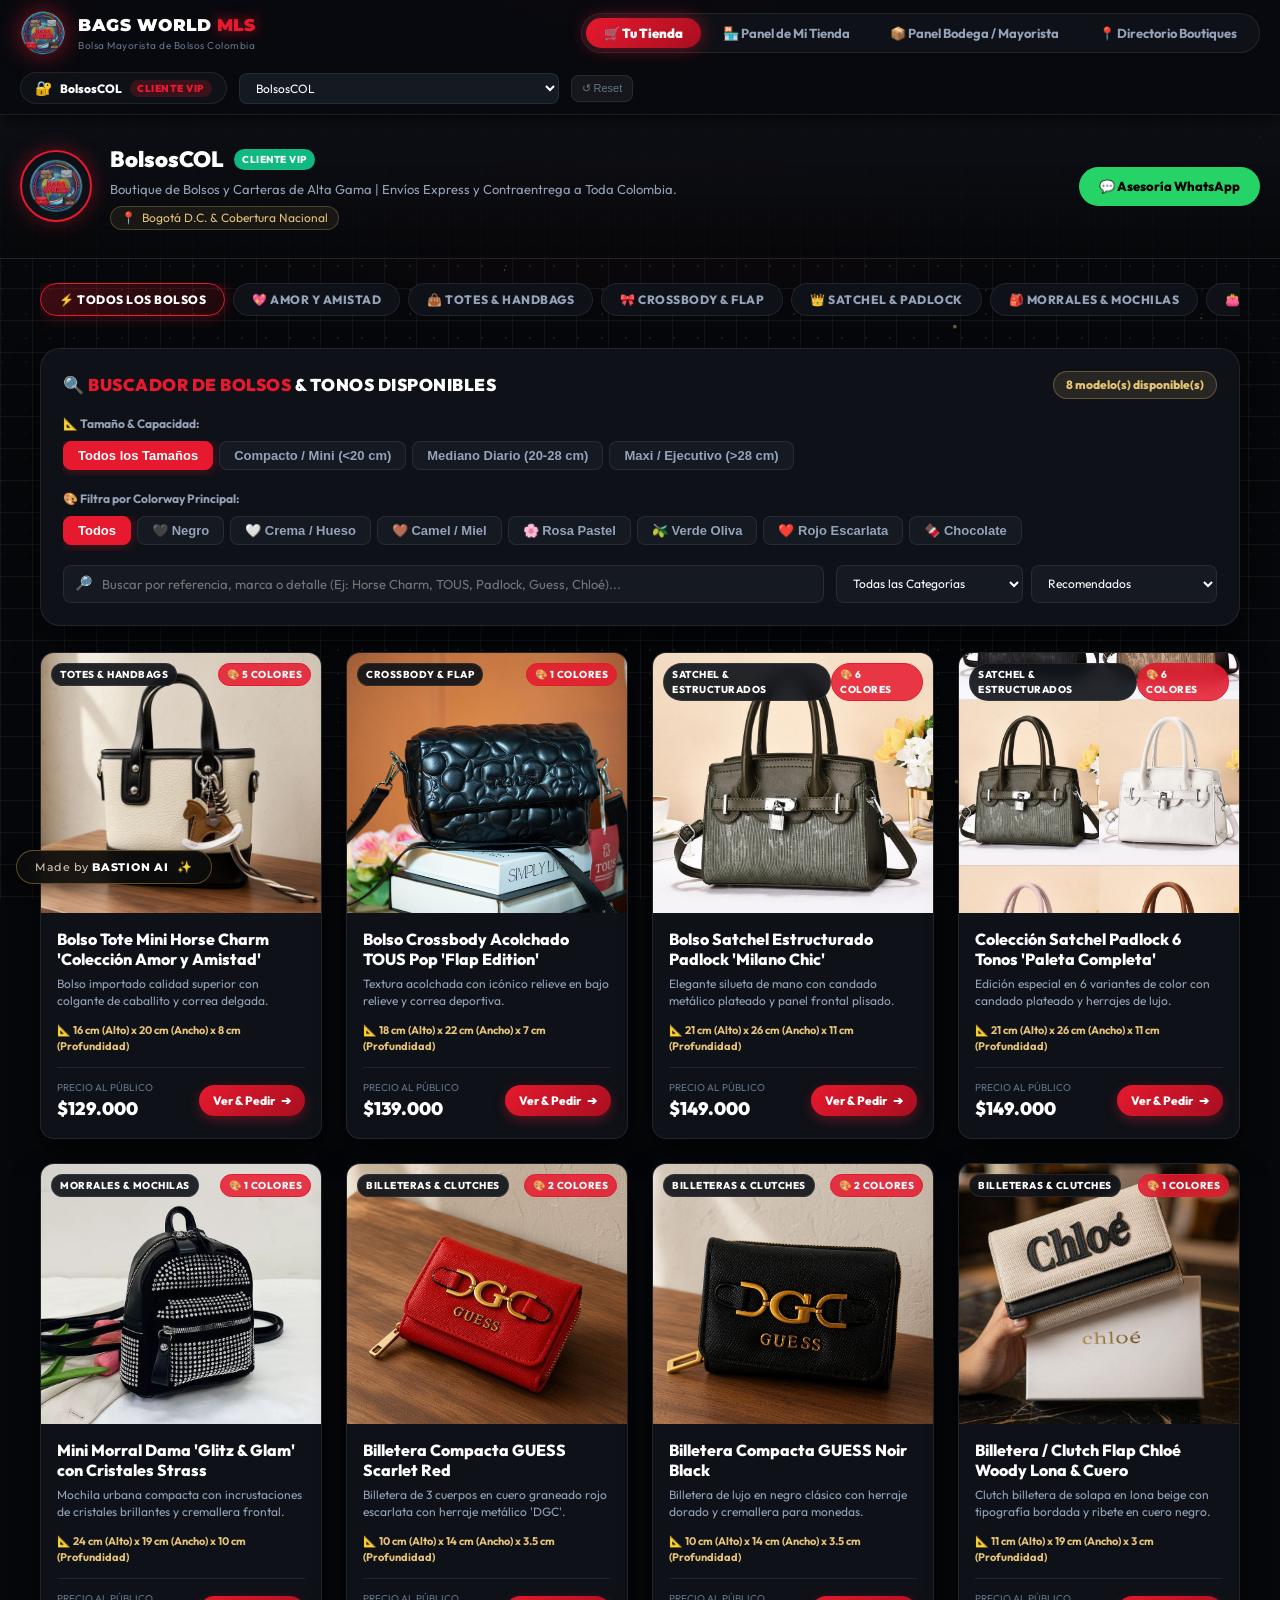
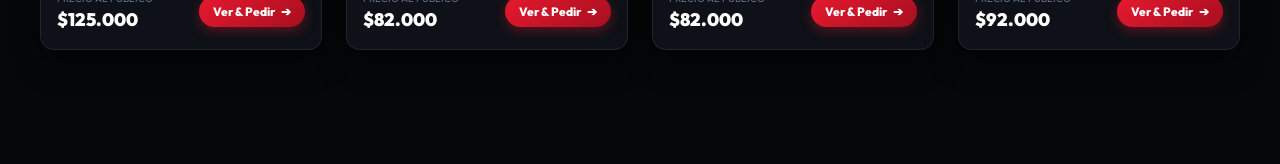
==== commit 90aedbe7: "feat: Implement 2 client demo scenarios (BolsosCOL & Calibolsos2026), full CRM Bastion/Ghost auth sy" ====
--- a/index.html
+++ b/index.html
@@ -7,7 +7,7 @@
   <!-- Primary SEO -->
   <title>BAGS WORLD MLS | Bolsa Mayorista de Bolsos & Carteras Colombia</title>
   <meta name="description" content="Plataforma SaaS BAGS WORLD MLS de bolsos y carteras importadas en Colombia. Catálogo maestro compartido de bodegas, vitrinas personalizadas con selector de colores, fletes liquidados y pedidos consolidados a WhatsApp.">
-  <meta name="keywords" content="bolsos al por mayor colombia, bags world, carteras cali mayoristas, bolsos importados medellin, carteras bogota, dropshipping bolsos, bastion ai">
+  <meta name="keywords" content="bolsos al por mayor colombia, bags world, bolsoscol, calibolsos2026, carteras cali mayoristas, bolsos importados medellin, carteras bogota, dropshipping bolsos, bastion ai">
   <meta name="author" content="BASTION AI">
   <meta name="theme-color" content="#06070a">
 
@@ -48,7 +48,7 @@
 
   <div class="app-wrapper">
     <!-- =========================================================================
-         HUD SUPERIOR DE CONTROL MULTI-ROL (SAAS DEMO & STORE SWITCHER)
+         HUD SUPERIOR DE CONTROL MULTI-ROL & AUTH (CRM BASTION / CRM GHOST STYLE)
          ========================================================================= -->
     <header class="top-demo-hud">
       <div class="hud-container">
@@ -76,10 +76,17 @@
           </button>
         </nav>
 
-        <!-- Selector de Vitrina Activa en Modo Demostración -->
+        <!-- Acciones de Cuenta & Sesión -->
         <div class="hud-actions">
+          <!-- Botón de Login / Sesión Activa -->
+          <button id="btn-open-auth-modal" class="auth-session-btn" title="Iniciar sesión o cambiar cuenta">
+            <span class="auth-icon-badge">🔐</span>
+            <span id="hud-user-name">BolsosCOL</span>
+            <span class="auth-role-pill" id="hud-user-role">VIP</span>
+          </button>
+
+          <!-- Selector de Vitrina Activa en Modo Demostración -->
           <div class="store-selector-wrapper" id="store-selector-box">
-            <span style="font-size: 11px; color: var(--text-muted);">Vitrina:</span>
             <select id="hud-store-select" class="hud-select" aria-label="Seleccionar Tienda Activa">
               <!-- Renderizado dinámico de tiendas -->
             </select>
@@ -101,10 +108,10 @@
               <img src="assets/images/bags_world_logo_transparent.png" alt="Logo Tienda" style="width: 100%; height: 100%; object-fit: contain; padding: 2px;">
             </div>
             <div class="store-meta">
-              <h1 id="storefront-name">BAGS WORLD Colombia <span class="badge-verified" id="storefront-badge">BODEGA MATRIZ VERIFICADA</span></h1>
-              <p id="storefront-tagline">Bodega Mayorista Matriz | Bolsos, Carteras y Accesorios Importados con Envíos Contraentrega a Toda Colombia.</p>
+              <h1 id="storefront-name">BolsosCOL <span class="badge-verified" id="storefront-badge">CLIENTE VIP</span></h1>
+              <p id="storefront-tagline">Boutique de Bolsos y Carteras de Alta Gama | Envíos Express y Contraentrega a Toda Colombia.</p>
               <div class="store-location-badge">
-                📍 <span id="storefront-location">Bodega Central Mayorista · Despachos Nacionales</span>
+                📍 <span id="storefront-location">Bogotá D.C. & Cobertura Nacional</span>
               </div>
             </div>
           </div>
@@ -208,13 +215,14 @@
               <span class="category-tag">🏪 Portal de Mi Boutique</span>
               <span style="font-size: 11px; color: var(--text-muted);">Sincronizado con Bodega Central BAGS WORLD</span>
             </div>
-            <h1 class="admin-heading-title" id="admin-store-title">Panel de Control de Boutique</h1>
+            <h1 class="admin-heading-title" id="admin-store-title">Panel de Control: BolsosCOL</h1>
             <p style="font-size: 13px; color: var(--text-secondary);">
-              Personaliza tus precios de venta al público (PVP), activa referencias en tu vitrina y genera reposiciones automáticas a bodega.
+              Personaliza tus precios de venta al público (PVP), activa referencias en tu vitrina y mantén tu información 100% protegida.
             </p>
           </div>
           <div style="display: flex; gap: 10px; flex-wrap: wrap;">
             <button class="btn-secondary" id="btn-open-store-settings">⚙️ Configurar Boutique</button>
+            <button class="btn-secondary" id="btn-export-store-backup" style="border-color: rgba(56, 189, 248, 0.4); color: var(--accent-blue);">💾 Respaldar Data Privada</button>
           </div>
         </div>
 
@@ -241,6 +249,20 @@
               <div class="stat-label">Línea WhatsApp de Ventas</div>
             </div>
           </div>
+        </div>
+
+        <!-- Banner de Privacidad y Respaldo del Cliente -->
+        <div style="background: linear-gradient(135deg, rgba(56, 189, 248, 0.08) 0%, rgba(14, 17, 23, 0.95) 100%); border: 1px solid rgba(56, 189, 248, 0.3); border-radius: var(--radius-md); padding: 14px 18px; margin-bottom: 20px; display: flex; align-items: center; justify-content: space-between; flex-wrap: wrap; gap: 12px;">
+          <div style="display: flex; align-items: center; gap: 12px;">
+            <span style="font-size: 24px;">🛡️</span>
+            <div>
+              <div style="font-size: 13px; font-weight: 800; color: #fff;">Tu información y catálogo están protegidos</div>
+              <div style="font-size: 11px; color: var(--text-secondary);">Puedes modificar tus credenciales o descargar un respaldo en cualquier momento. Si olvidas tu clave, el soporte maestro SaaS puede restaurarla.</div>
+            </div>
+          </div>
+          <button class="btn-action-sm" id="btn-open-privacy-modal" style="background: rgba(56, 189, 248, 0.15); color: var(--accent-blue); border-color: rgba(56, 189, 248, 0.4); font-weight: 700;">
+            🔒 Modificar Correo / Clave
+          </button>
         </div>
 
         <!-- Tabla de Gestión de Inventario para la Tienda -->
@@ -281,16 +303,17 @@
         <div class="admin-top-bar">
           <div>
             <div style="display: flex; align-items: center; gap: 8px;">
-              <span class="category-tag" style="background: rgba(227, 194, 116, 0.15); color: var(--primary-gold); border-color: rgba(227, 194, 116, 0.35);">👑 Bodega Mayorista Matriz</span>
-              <span style="font-size: 11px; color: var(--text-muted);">BAGS WORLD Colombia · Despachos Nacionales</span>
-            </div>
-            <h1 class="admin-heading-title">BAGS WORLD Colombia — Portal Bodega</h1>
+              <span class="category-tag" style="background: rgba(227, 194, 116, 0.15); color: var(--primary-gold); border-color: rgba(227, 194, 116, 0.35);">👑 Dueño del SaaS & Bodega Central</span>
+              <span style="font-size: 11px; color: var(--text-muted);">BAGS WORLD Colombia · Control Maestro de Red</span>
+            </div>
+            <h1 class="admin-heading-title">BAGS WORLD Colombia — SuperAdmin SaaS</h1>
             <p style="font-size: 13px; color: var(--text-secondary);">
-              Carga nuevas referencias de bolsos importados, importa mensajes de WhatsApp y gestiona las órdenes B2B de las boutiques.
+              Supervisa las boutiques conectadas (BolsosCOL & Calibolsos2026), asístelas si olvidan sus claves, gestiona el catálogo y realiza backups maestros.
             </p>
           </div>
           <div style="display: flex; gap: 10px; flex-wrap: wrap;">
             <button class="btn-primary" id="btn-open-new-product-modal">➕ Cargar Nueva Referencia</button>
+            <button class="btn-secondary" id="btn-export-full-saas-backup" style="border-color: rgba(227, 194, 116, 0.4); color: var(--primary-gold);">📦 Exportar Master Backup SaaS</button>
           </div>
         </div>
 
@@ -306,8 +329,8 @@
           <div class="stat-card">
             <div class="stat-icon-badge" style="background: rgba(56, 189, 248, 0.15); color: var(--accent-blue);">🏪</div>
             <div>
-              <div class="stat-number" id="supplier-stat-stores">4</div>
-              <div class="stat-label">Boutiques Conectadas</div>
+              <div class="stat-number" id="supplier-stat-stores">2</div>
+              <div class="stat-label">Boutiques Clientes Activas</div>
             </div>
           </div>
           <div class="stat-card">
@@ -316,6 +339,36 @@
               <div class="stat-number" id="supplier-stat-orders">1,420</div>
               <div class="stat-label">Bolsos Despachados este Mes</div>
             </div>
+          </div>
+        </div>
+
+        <!-- Panel de Soporte & Gestión de Clientes (Anti-Pérdida de Información) -->
+        <div class="table-container-card" style="margin-bottom: 24px; border: 1.5px solid rgba(227, 194, 116, 0.35); background: linear-gradient(180deg, rgba(227, 194, 116, 0.05) 0%, rgba(14, 17, 23, 0.95) 100%);">
+          <div style="display: flex; justify-content: space-between; align-items: center; margin-bottom: 14px; flex-wrap: wrap; gap: 8px;">
+            <div>
+              <h3 style="font-size: 16px; font-weight: 800; color: var(--primary-gold); display: flex; align-items: center; gap: 8px;">
+                <span>🛡️ Centro de Control de Boutiques Clientes (CRM Ghost / Bastion)</span>
+              </h3>
+              <span style="font-size: 12px; color: var(--text-secondary);">Si el cliente olvida su clave o necesita soporte, puedes restablecerla o ingresar a su panel con 1 clic:</span>
+            </div>
+          </div>
+          
+          <div class="table-responsive-box">
+            <table class="mls-data-table">
+              <thead>
+                <tr>
+                  <th>Boutique Cliente</th>
+                  <th>Correo de Acceso</th>
+                  <th>Contraseña Actual</th>
+                  <th>WhatsApp Comercial</th>
+                  <th>Ubicación</th>
+                  <th>Acciones de Soporte</th>
+                </tr>
+              </thead>
+              <tbody id="saas-admin-clients-table">
+                <!-- Renderizado dinámico de clientes -->
+              </tbody>
+            </table>
           </div>
         </div>
 
@@ -326,7 +379,7 @@
               <h3 style="font-size: 16px; font-weight: 800; color: #25d366; display: flex; align-items: center; gap: 8px;">
                 <span>⚡ Importador Rápido desde WhatsApp Mayoristas</span>
               </h3>
-              <span style="font-size: 12px; color: var(--text-secondary);">Pega el texto del grupo de WhatsApp (ej: BAGS WORLD MAYORISTAS #67) y se creará el bolso automáticamente:</span>
+              <span style="font-size: 12px; color: var(--text-secondary);">Pega el texto del grupo de WhatsApp y se creará el bolso automáticamente:</span>
             </div>
           </div>
           <div style="display: grid; grid-template-columns: 2fr 1fr; gap: 14px;">
@@ -386,7 +439,7 @@
             <span class="category-tag">📍 Ecosistema Mayorista BAGS WORLD</span>
             <h1 class="admin-heading-title">Red de Boutiques & Simulación de Ganancias</h1>
             <p style="font-size: 13px; color: var(--text-secondary);">
-              Descubre cómo las boutiques y revendedoras conectadas al catálogo maestro de BAGS WORLD escalan sus ingresos mensuales sin inmovilizar capital en inventario.
+              Descubre cómo <strong>BolsosCOL</strong> y <strong>Calibolsos 2026</strong> escalan sus ingresos mensuales sin inmovilizar capital en inventario.
             </p>
           </div>
         </div>
@@ -442,6 +495,117 @@
   </div>
 
   <!-- =========================================================================
+       MODAL DE AUTENTICACIÓN / LOGIN (CRM BASTION / CRM GHOST STYLE)
+       ========================================================================= -->
+  <div class="modal-backdrop" id="modal-auth-login" role="dialog" aria-modal="true">
+    <div class="modal-dialog" style="max-width: 480px;">
+      <div class="modal-header">
+        <div>
+          <span style="font-size: 11px; font-weight: 800; color: var(--primary-gold); background: rgba(227, 194, 116, 0.15); padding: 3px 8px; border-radius: var(--radius-full);">BASTION AI AUTH SYSTEM</span>
+          <h3 style="margin-top: 4px;">🔐 Iniciar Sesión / Selector de Cuenta</h3>
+        </div>
+        <button class="btn-close-modal" data-close="modal-auth-login">&times;</button>
+      </div>
+
+      <!-- Accesos Rápidos Demo de 1 Clic -->
+      <div style="margin-bottom: 20px;">
+        <label class="form-label" style="color: #fff; font-weight: 800;">⚡ Accesos Rápidos para Demostración:</label>
+        <div style="display: flex; flex-direction: column; gap: 8px; margin-top: 8px;">
+          <!-- Opción 1: BolsosCOL -->
+          <button type="button" class="quick-auth-btn" data-auth-id="store-bolsoscol">
+            <div style="display: flex; align-items: center; gap: 10px;">
+              <span class="auth-card-avatar" style="background: rgba(230, 25, 46, 0.2); color: var(--primary-red); border-color: var(--primary-red);">👜</span>
+              <div style="text-align: left;">
+                <div style="font-weight: 800; font-size: 13px; color: #fff;">BolsosCOL <span style="font-size: 10px; color: var(--primary-gold); background: rgba(227, 194, 116, 0.15); padding: 2px 6px; border-radius: 4px;">Cliente Clave</span></div>
+                <div style="font-size: 11px; color: var(--text-muted);">contacto@bolsoscol.com · Clave: BolsosCOL2026*</div>
+              </div>
+            </div>
+            <span style="font-size: 12px; color: var(--primary-gold);">Entrar →</span>
+          </button>
+
+          <!-- Opción 2: Calibolsos2026 -->
+          <button type="button" class="quick-auth-btn" data-auth-id="store-calibolsos">
+            <div style="display: flex; align-items: center; gap: 10px;">
+              <span class="auth-card-avatar" style="background: rgba(56, 189, 248, 0.2); color: var(--accent-blue); border-color: var(--accent-blue);">👠</span>
+              <div style="text-align: left;">
+                <div style="font-weight: 800; font-size: 13px; color: #fff;">Calibolsos 2026 <span style="font-size: 10px; color: var(--accent-blue); background: rgba(56, 189, 248, 0.15); padding: 2px 6px; border-radius: 4px;">Boutique Cali</span></div>
+                <div style="font-size: 11px; color: var(--text-muted);">ventas@calibolsos.com · Clave: Cali2026*</div>
+              </div>
+            </div>
+            <span style="font-size: 12px; color: var(--accent-blue);">Entrar →</span>
+          </button>
+
+          <!-- Opción 3: SuperAdmin Dueño SaaS -->
+          <button type="button" class="quick-auth-btn" data-auth-id="store-bagsworld-admin">
+            <div style="display: flex; align-items: center; gap: 10px;">
+              <span class="auth-card-avatar" style="background: rgba(227, 194, 116, 0.2); color: var(--primary-gold); border-color: var(--primary-gold);">👑</span>
+              <div style="text-align: left;">
+                <div style="font-weight: 800; font-size: 13px; color: #fff;">BAGS WORLD (SuperAdmin) <span style="font-size: 10px; color: var(--accent-emerald); background: rgba(16, 185, 129, 0.15); padding: 2px 6px; border-radius: 4px;">Dueño SaaS</span></div>
+                <div style="font-size: 11px; color: var(--text-muted);">admin@bagsworld.com · Clave: BastionSaaS2026*</div>
+              </div>
+            </div>
+            <span style="font-size: 12px; color: var(--accent-emerald);">Entrar →</span>
+          </button>
+        </div>
+      </div>
+
+      <div style="display: flex; align-items: center; gap: 10px; margin: 16px 0;">
+        <hr style="flex: 1; border: 0; border-top: 1px solid var(--border-subtle);">
+        <span style="font-size: 11px; color: var(--text-muted); text-transform: uppercase;">O ingresa con credenciales</span>
+        <hr style="flex: 1; border: 0; border-top: 1px solid var(--border-subtle);">
+      </div>
+
+      <!-- Formulario Clásico de Login -->
+      <form id="form-auth-login">
+        <div class="form-group">
+          <label class="form-label">Correo Electrónico *</label>
+          <input type="email" id="auth-input-email" class="form-input" required placeholder="ej: contacto@bolsoscol.com">
+        </div>
+        <div class="form-group">
+          <label class="form-label">Contraseña *</label>
+          <input type="password" id="auth-input-password" class="form-input" required placeholder="Ingresa tu contraseña">
+        </div>
+        <button type="submit" class="btn-primary" style="width: 100%; justify-content: center; padding: 12px;">
+          Ingresar al Panel
+        </button>
+      </form>
+
+      <div style="margin-top: 16px; padding: 10px 14px; background: rgba(0, 0, 0, 0.4); border-radius: var(--radius-sm); border: 1px solid var(--border-subtle); font-size: 11px; color: var(--text-secondary); line-height: 1.4;">
+        🛡️ <strong>Privacidad & Respaldo Garantizado:</strong> Toda tu información está resguardada. Si olvidas tu clave, el soporte maestro SaaS te asiste sin perder nunca tus productos ni tus pedidos.
+      </div>
+    </div>
+  </div>
+
+  <!-- =========================================================================
+       MODAL DE PRIVACIDAD & SEGURIDAD (CAMBIO DE CLAVE / CORREO)
+       ========================================================================= -->
+  <div class="modal-backdrop" id="modal-privacy-settings" role="dialog" aria-modal="true">
+    <div class="modal-dialog" style="max-width: 460px;">
+      <div class="modal-header">
+        <h3>🔒 Seguridad & Privacidad de Cuenta</h3>
+        <button class="btn-close-modal" data-close="modal-privacy-settings">&times;</button>
+      </div>
+      <form id="form-privacy-settings">
+        <div class="form-group">
+          <label class="form-label">Correo de Acceso</label>
+          <input type="email" id="privacy-email" class="form-input" required>
+        </div>
+        <div class="form-group">
+          <label class="form-label">Contraseña Actual *</label>
+          <input type="password" id="privacy-current-pass" class="form-input" required placeholder="Ingresa tu clave actual">
+        </div>
+        <div class="form-group">
+          <label class="form-label">Nueva Contraseña (Opcional)</label>
+          <input type="password" id="privacy-new-pass" class="form-input" placeholder="Mínimo 4 caracteres">
+        </div>
+        <button type="submit" class="btn-primary" style="width: 100%; justify-content: center; padding: 12px; margin-top: 10px;">
+          Actualizar Seguridad
+        </button>
+      </form>
+    </div>
+  </div>
+
+  <!-- =========================================================================
        MODAL 1: FICHA DETALLADA DE PRODUCTO & COLORWAY SELECTOR
        ========================================================================= -->
   <div class="modal-backdrop" id="modal-product-detail" role="dialog" aria-modal="true">
@@ -563,7 +727,7 @@
             <div>
               <div style="font-weight: 800; font-size: 13px; color: var(--primary-gold);">🛡️ Despacho Asegurado (Recomendado)</div>
               <div style="font-size: 11px; color: var(--text-secondary); margin-top: 2px;">
-                Aseguras tus bolsos abonando el flete (<span id="cart-flete-preview">$12.000 COP</span>) por Nequi/Daviplata. Pagas los bolsos al recibir en puerta.
+                Aseguras tus bolsos abonando el flete (<span id="cart-flete-preview">$14.000 COP</span>) por Nequi/Daviplata. Pagas los bolsos al recibir en puerta.
               </div>
             </div>
           </label>
@@ -588,7 +752,7 @@
         </div>
         <div style="display: flex; justify-content: space-between; font-size: 13px; margin-bottom: 6px;">
           <span style="color: var(--text-muted);">Flete Domicilio:</span>
-          <strong id="cart-summary-shipping" style="color: var(--primary-gold);">$12.000 COP</strong>
+          <strong id="cart-summary-shipping" style="color: var(--primary-gold);">$14.000 COP</strong>
         </div>
         <div style="display: flex; justify-content: space-between; font-size: 16px; font-weight: 900; padding-top: 8px; border-top: 1px solid var(--border-subtle);">
           <span style="color: #fff;">Gran Total:</span>
@@ -694,12 +858,12 @@
         </div>
         <div class="form-group">
           <label class="form-label">Número de WhatsApp (con código 57) *</label>
-          <input type="text" id="setting-store-phone" class="form-input" required placeholder="573155551234">
+          <input type="text" id="setting-store-phone" class="form-input" required placeholder="573165558899">
           <small style="color: var(--text-muted); font-size: 11px;">A este número te llegarán los pedidos con los bolsos y colores seleccionados.</small>
         </div>
         <div class="form-group">
           <label class="form-label">Ciudad / Ubicación</label>
-          <input type="text" id="setting-store-location" class="form-input" placeholder="Ej: Granada / Ciudad Jardín, Cali">
+          <input type="text" id="setting-store-location" class="form-input" placeholder="Ej: Bogotá D.C. & Cobertura Nacional">
         </div>
         <button type="submit" class="btn-primary" style="width: 100%; justify-content: center; padding: 12px; margin-top: 10px;">
           Guardar Cambios
--- a/css/style.css
+++ b/css/style.css
@@ -201,6 +201,72 @@
   gap: 12px;
 }
 
+.auth-session-btn {
+  background: var(--bg-surface);
+  border: 1px solid var(--border-subtle);
+  color: #ffffff;
+  padding: 6px 14px;
+  border-radius: var(--radius-full);
+  display: inline-flex;
+  align-items: center;
+  gap: 8px;
+  font-family: var(--font-main);
+  font-size: 12px;
+  font-weight: 800;
+  cursor: pointer;
+  transition: all 0.2s cubic-bezier(0.4, 0, 0.2, 1);
+}
+
+.auth-session-btn:hover {
+  border-color: var(--primary-red);
+  box-shadow: 0 0 14px rgba(230, 25, 46, 0.35);
+  transform: translateY(-1px);
+}
+
+.auth-icon-badge {
+  font-size: 14px;
+}
+
+.auth-role-pill {
+  font-size: 10px;
+  font-weight: 900;
+  padding: 2px 7px;
+  border-radius: var(--radius-full);
+  letter-spacing: 0.5px;
+  text-transform: uppercase;
+}
+
+.quick-auth-btn {
+  width: 100%;
+  background: var(--bg-surface-elevated);
+  border: 1.5px solid var(--border-subtle);
+  border-radius: var(--radius-md);
+  padding: 10px 14px;
+  display: flex;
+  align-items: center;
+  justify-content: space-between;
+  cursor: pointer;
+  transition: all 0.2s ease;
+  font-family: var(--font-main);
+}
+
+.quick-auth-btn:hover {
+  border-color: var(--primary-red);
+  background: rgba(230, 25, 46, 0.08);
+  transform: translateX(3px);
+}
+
+.auth-card-avatar {
+  width: 36px;
+  height: 36px;
+  border-radius: 10px;
+  display: flex;
+  align-items: center;
+  justify-content: center;
+  font-size: 16px;
+  border: 1px solid transparent;
+}
+
 .store-selector-wrapper {
   display: flex;
   align-items: center;
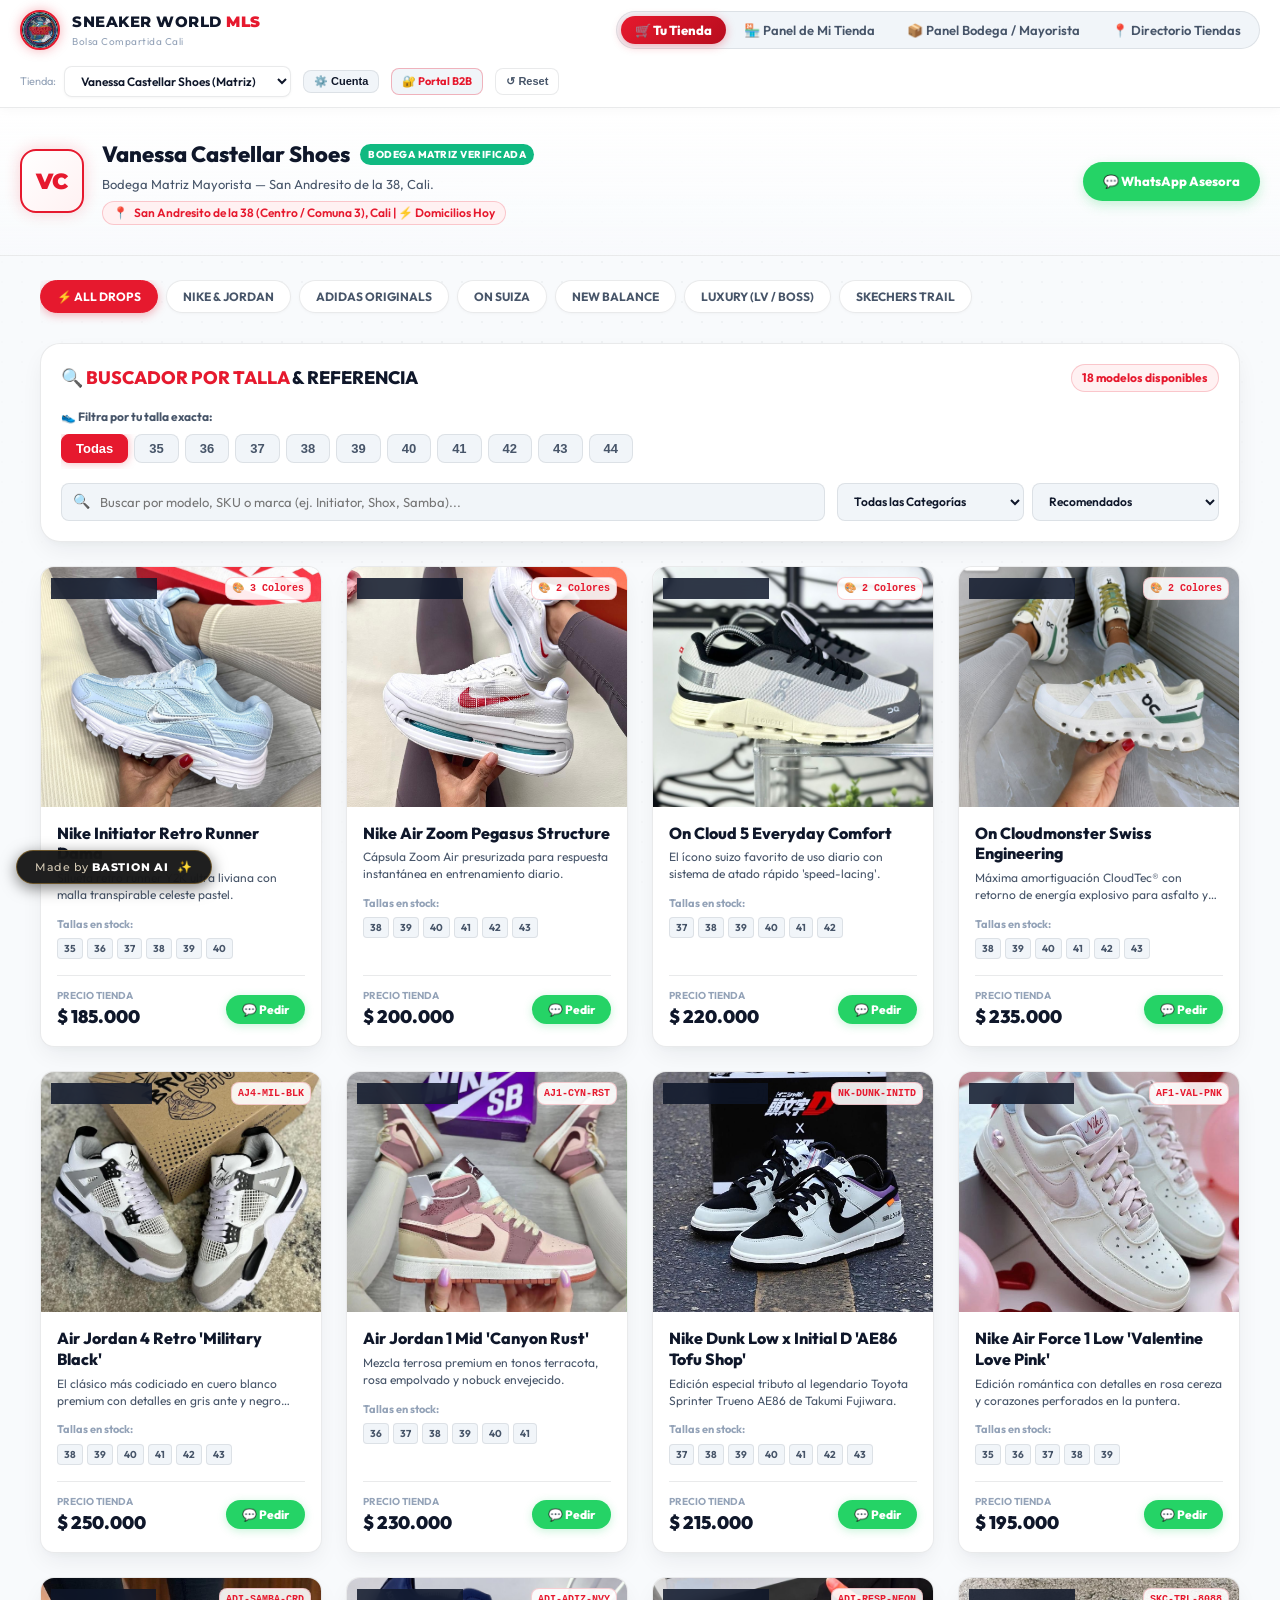
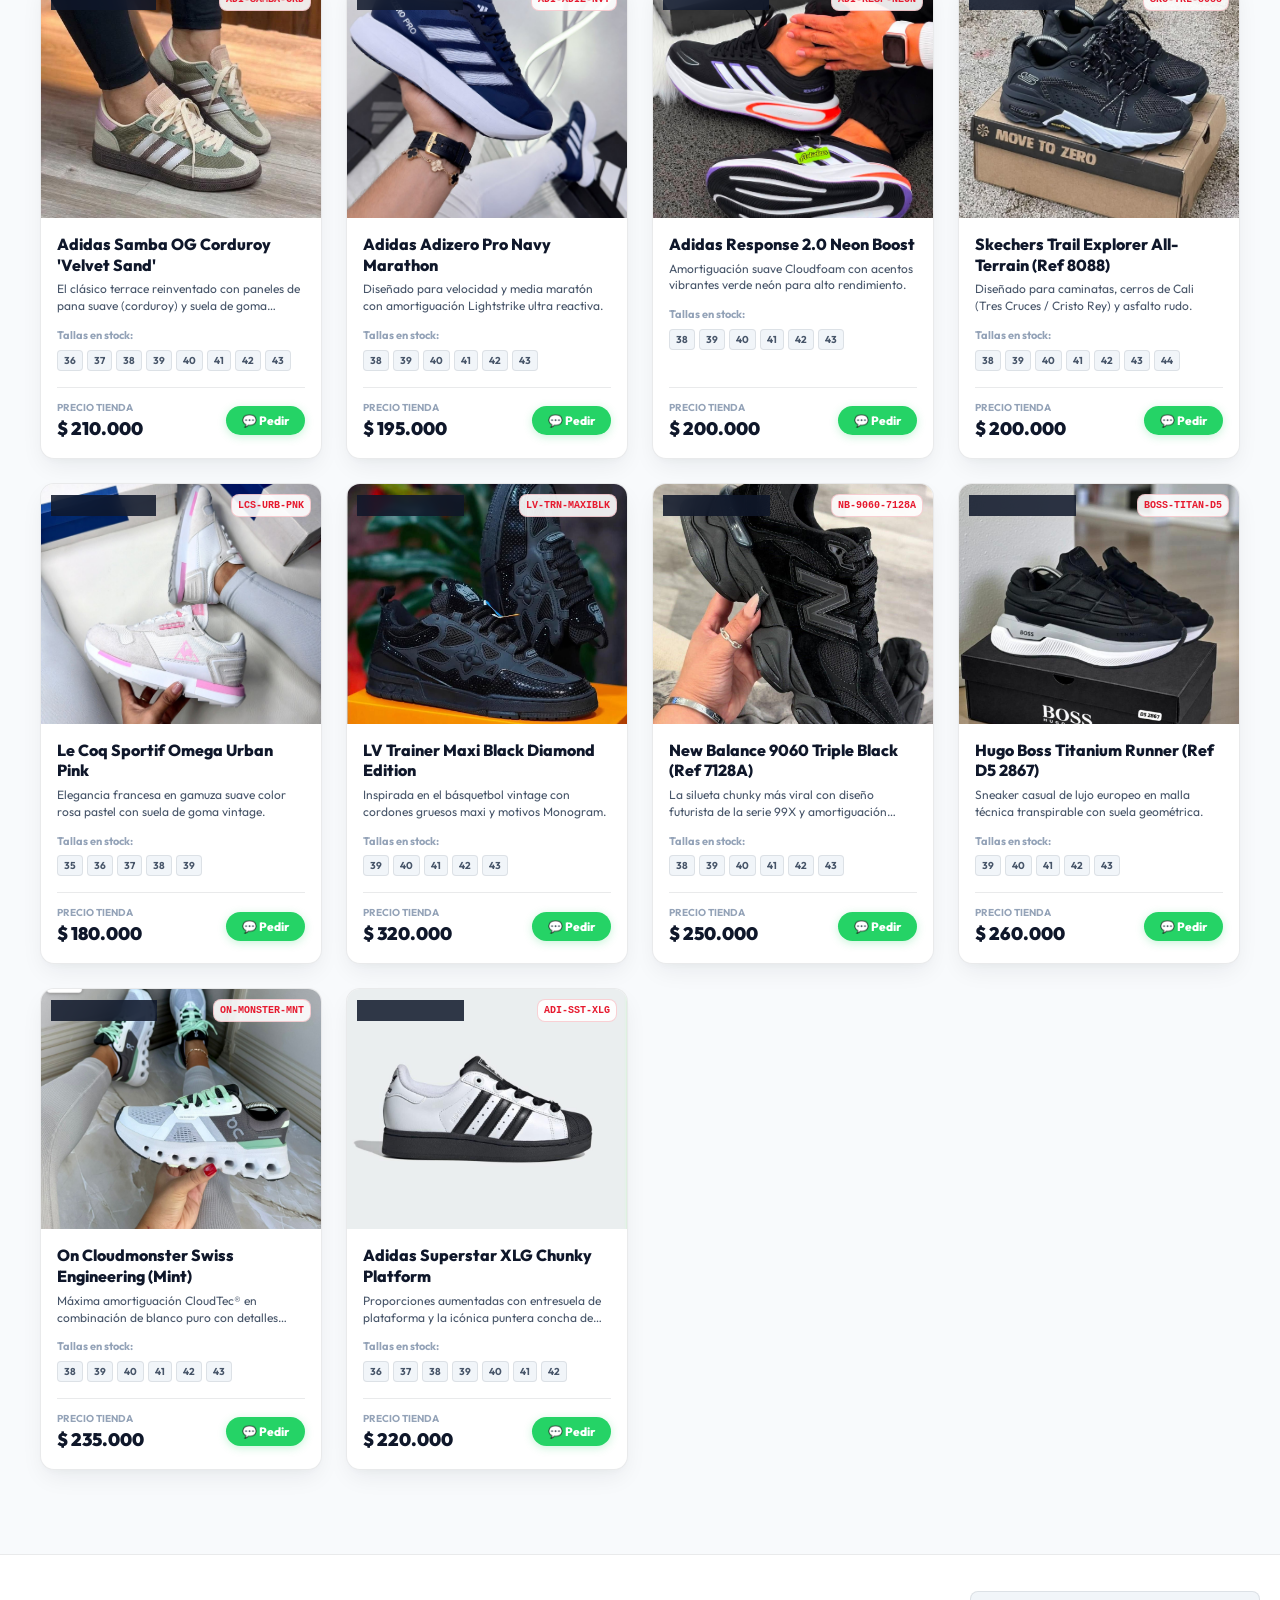
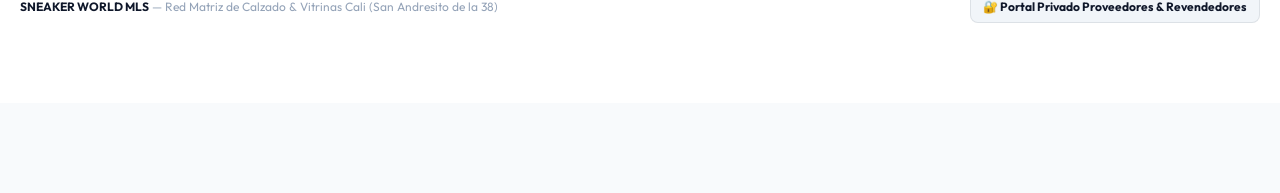
==== commit 59f4e837: "fix: Purge legacy internal identifiers, standardize on BAGS WORLD MLS Colombia" ====
--- a/index.html
+++ b/index.html
@@ -5,63 +5,89 @@
   <meta name="viewport" content="width=device-width, initial-scale=1.0">
   
   <!-- Primary SEO -->
-  <title>BAGS WORLD MLS | Bolsa Mayorista de Bolsos & Carteras Colombia</title>
-  <meta name="description" content="Plataforma SaaS BAGS WORLD MLS de bolsos y carteras importadas en Colombia. Catálogo maestro compartido de bodegas, vitrinas personalizadas con selector de colores, fletes liquidados y pedidos consolidados a WhatsApp.">
-  <meta name="keywords" content="bolsos al por mayor colombia, bags world, bolsoscol, calibolsos2026, carteras cali mayoristas, bolsos importados medellin, carteras bogota, dropshipping bolsos, bastion ai">
+  <title>SNEAKER WORLD MLS | Bolsa de Calzado Mayorista & Vitrinas Cali</title>
+  <meta name="description" content="Plataforma digital de calzado urbano y deportivo en Cali. Filtra por tu talla exacta (35 a 44), fletes liquidados por barrio y despacho el mismo día con Vanessa Castellar Shoes (San Andresito de la 38).">
+  <meta name="keywords" content="zapatillas cali, calzado san andresito 38 cali, mayoristas zapatillas cali, vanessa castellar shoes, dropshipping calzado colombia, sneakers cali contraentrega, bastion ai">
   <meta name="author" content="BASTION AI">
-  <meta name="theme-color" content="#06070a">
+  <meta name="theme-color" content="#e6192e">
 
   <!-- Open Graph / WhatsApp / Facebook Link Previews -->
   <meta property="og:type" content="website">
-  <meta property="og:site_name" content="BAGS WORLD MLS COLOMBIA">
-  <meta property="og:title" content="BAGS WORLD MLS | Catálogo Mayorista de Bolsos & Carteras Colombia">
-  <meta property="og:description" content="👜 Pide con catálogo sincronizado, selector de colores, fletes calculados por ciudad y despacho contraentrega garantizado en toda Colombia.">
-  <meta property="og:image" content="assets/images/bags_world_logo_transparent.png">
-  <meta property="og:url" content="https://luxbags-nine.vercel.app/">
+  <meta property="og:site_name" content="SNEAKER WORLD MLS">
+  <meta property="og:title" content="SNEAKER WORLD MLS | Catálogo Mayorista de Calzado Cali">
+  <meta property="og:description" content="👟 Pide con tu talla exacta, fletes calculados por barrio en Cali y despacho contraentrega garantizado con Vanessa Castellar Shoes.">
+  <meta property="og:image" content="https://sneakerworld-mls.vercel.app/assets/images/sneaker_world_logo_transparent.png">
+  <meta property="og:image:width" content="1024">
+  <meta property="og:image:height" content="1024">
+  <meta property="og:image:alt" content="Logo Oficial SNEAKER WORLD MLS">
+  <meta property="og:url" content="https://sneakerworld-mls.vercel.app/">
+
+  <!-- Twitter Cards -->
+  <meta name="twitter:card" content="summary_large_image">
+  <meta name="twitter:title" content="SNEAKER WORLD MLS | Vitrina Inteligente de Calzado Cali">
+  <meta name="twitter:description" content="Catálogo sincronizado de calzado mayorista en San Andresito de la 38 Cali con Vanessa Castellar Shoes.">
+  <meta name="twitter:image" content="https://sneakerworld-mls.vercel.app/assets/images/sneaker_world_logo_transparent.png">
+
+  <!-- Structured Data JSON-LD (Local Business / Shoe Store) -->
+  <script type="application/ld+json">
+  {
+    "@context": "https://schema.org",
+    "@type": "ShoeStore",
+    "name": "Vanessa Castellar Shoes - SNEAKER WORLD MLS",
+    "image": "https://sneakerworld-mls.vercel.app/assets/images/sneaker_world_logo_transparent.png",
+    "description": "Bodega mayorista matriz de calzado urbano y deportivo con despacho local en Cali y envíos a toda Colombia.",
+    "telephone": "+573505337256",
+    "address": {
+      "@type": "PostalAddress",
+      "streetAddress": "San Andresito de la 38",
+      "addressLocality": "Cali",
+      "addressRegion": "Valle del Cauca",
+      "addressCountry": "CO"
+    },
+    "priceRange": "$$",
+    "currenciesAccepted": "COP",
+    "paymentAccepted": "Efectivo Contraentrega, Nequi, Daviplata, Transferencia Bancolombia"
+  }
+  </script>
 
   <!-- Favicons -->
   <link rel="icon" type="image/png" sizes="32x32" href="assets/images/favicon-32.png">
   <link rel="icon" type="image/png" sizes="64x64" href="assets/images/favicon-64.png">
-  <link rel="icon" type="image/png" href="assets/images/favicon.png">
-  <link rel="apple-touch-icon" href="assets/images/favicon-64.png">
+  <link rel="apple-touch-icon" href="assets/images/favicon.png">
   
   <!-- Google Fonts: Outfit & Montserrat -->
   <link rel="preconnect" href="https://fonts.googleapis.com">
   <link rel="preconnect" href="https://fonts.gstatic.com" crossorigin>
-  <link href="https://fonts.googleapis.com/css2?family=Montserrat:wght@400;500;600;700;800;900&family=Outfit:wght@300;400;500;600;700;800;900&display=swap" rel="stylesheet">
+  <link href="https://fonts.googleapis.com/css2?family=Montserrat:wght@500;600;700;800;900&family=Outfit:wght@400;500;600;700;800;900&display=swap" rel="stylesheet">
   
+  <!-- Stylesheets -->
   <link rel="stylesheet" href="css/style.css">
 </head>
 <body>
-  <!-- Canvas Background Interactivo (Fixed para no empujar el contenido) -->
-  <canvas id="black-hole-canvas" style="position: fixed; top: 0; left: 0; width: 100vw; height: 100vh; z-index: -2; pointer-events: none;"></canvas>
-
-  <!-- Dot Pattern Matrix Overlay (Fixed) -->
-  <svg aria-hidden="true" class="dot-pattern-overlay" style="position: fixed; top: 0; left: 0; width: 100vw; height: 100vh; z-index: -1; pointer-events: none;">
+
+  <!-- Dot Pattern Matrix Background (Modo Claro Shadcn Style) -->
+  <svg aria-hidden="true" class="dot-pattern-overlay">
     <defs>
-      <pattern id="dot-pattern-grid" width="24" height="24" patternUnits="userSpaceOnUse" patternContentUnits="userSpaceOnUse" x="0" y="0">
-        <circle cx="2" cy="2" r="1.1" fill="rgba(227, 194, 116, 0.45)" />
+      <pattern id="dot-pattern-grid" width="20" height="20" patternUnits="userSpaceOnUse" patternContentUnits="userSpaceOnUse" x="0" y="0">
+        <circle cx="2" cy="2" r="1.1" fill="rgba(15, 23, 42, 0.16)" />
       </pattern>
     </defs>
     <rect width="100%" height="100%" fill="url(#dot-pattern-grid)" />
   </svg>
 
   <div class="app-wrapper">
-    <!-- =========================================================================
-         HUD SUPERIOR DE CONTROL MULTI-ROL & AUTH (CRM BASTION / CRM GHOST STYLE)
-         ========================================================================= -->
+    <!-- TOP HUD: NAVEGADOR MULTI-ROL Y SELECTOR DE TIENDA -->
     <header class="top-demo-hud">
       <div class="hud-container">
         <div class="hud-brand">
-          <img src="assets/images/bags_world_logo_transparent.png" alt="BAGS WORLD Colombia" class="hud-logo-img">
+          <img src="assets/images/sneaker_world_logo_transparent.png" alt="SNEAKER WORLD MLS" class="hud-logo-img">
           <div>
-            <div class="hud-title">BAGS WORLD <span>MLS</span></div>
-            <div style="font-size: 10px; color: var(--text-muted); letter-spacing: 0.5px;">Bolsa Mayorista de Bolsos Colombia</div>
-          </div>
-        </div>
-
-        <!-- Pestañas de Navegación de Rol -->
-        <nav class="role-switcher-tabs" aria-label="Selector de Rol de Usuario">
+            <div class="hud-title">SNEAKER WORLD <span>MLS</span></div>
+            <div style="font-size: 10px; color: var(--text-muted); letter-spacing: 0.5px;">Bolsa Compartida Cali</div>
+          </div>
+        </div>
+
+        <nav class="role-switcher-tabs" aria-label="Cambio de Rol">
           <button class="role-tab-btn active" data-view="storefront" id="tab-storefront">
             🛒 Tu Tienda
           </button>
@@ -72,218 +98,175 @@
             📦 Panel Bodega / Mayorista
           </button>
           <button class="role-tab-btn" data-view="directory" id="tab-directory">
-            📍 Directorio Boutiques
+            📍 Directorio Tiendas
           </button>
         </nav>
 
-        <!-- Acciones de Cuenta & Sesión -->
         <div class="hud-actions">
-          <!-- Botón de Login / Sesión Activa -->
-          <button id="btn-open-auth-modal" class="auth-session-btn" title="Iniciar sesión o cambiar cuenta">
-            <span class="auth-icon-badge">🔐</span>
-            <span id="hud-user-name">BolsosCOL</span>
-            <span class="auth-role-pill" id="hud-user-role">VIP</span>
-          </button>
-
-          <!-- Selector de Vitrina Activa en Modo Demostración -->
           <div class="store-selector-wrapper" id="store-selector-box">
+            <span style="font-size: 11px; color: var(--text-muted);">Tienda:</span>
             <select id="hud-store-select" class="hud-select" aria-label="Seleccionar Tienda Activa">
               <!-- Renderizado dinámico de tiendas -->
             </select>
           </div>
-          <button id="btn-reset-demo" class="btn-reset-demo" title="Restaurar datos oficiales">↺ Reset</button>
+          <button id="btn-open-account-settings" class="btn-action-sm" title="Configurar Cuenta & Seguridad" style="font-size: 11px; padding: 4px 10px; font-weight: 700;">⚙️ Cuenta</button>
+          <a href="admin.html" class="btn-action-sm" style="font-size: 11px; padding: 4px 10px; text-decoration: none; font-weight: 700; color: var(--primary-red); border-color: rgba(230,25,46,0.3);">🔐 Portal B2B</a>
+          <button id="btn-reset-demo" class="btn-reset-demo" title="Restaurar datos de ejemplo">↺ Reset</button>
         </div>
       </div>
     </header>
 
     <!-- =========================================================================
-         VISTA 1: VITRINA PÚBLICA DE LA BOUTIQUE / TIENDA (STOREFRONT)
+         VISTA 1: VITRINA PÚBLICA DE LA TIENDA (CLIENTE FINAL)
          ========================================================================= -->
     <main id="view-storefront" class="view-panel">
-      <!-- Encabezado de la Boutique (Marca Blanca) -->
+      <!-- Header de la Tienda Activa -->
       <section class="store-header">
         <div class="store-header-container">
           <div class="store-info-left">
-            <div class="store-avatar" id="storefront-avatar">
-              <img src="assets/images/bags_world_logo_transparent.png" alt="Logo Tienda" style="width: 100%; height: 100%; object-fit: contain; padding: 2px;">
-            </div>
+            <div class="store-avatar" id="storefront-avatar">VC</div>
             <div class="store-meta">
-              <h1 id="storefront-name">BolsosCOL <span class="badge-verified" id="storefront-badge">CLIENTE VIP</span></h1>
-              <p id="storefront-tagline">Boutique de Bolsos y Carteras de Alta Gama | Envíos Express y Contraentrega a Toda Colombia.</p>
+              <h1 id="storefront-name">Vanessa Castellar Shoes <span class="badge-verified" id="storefront-badge">BODEGA MATRIZ VERIFICADA</span></h1>
+              <p id="storefront-tagline">San Andresito de la 38, Cali — Calzado Urbano y Deportivo al por Mayor y Detal con Envíos a Toda Colombia.</p>
               <div class="store-location-badge">
-                📍 <span id="storefront-location">Bogotá D.C. & Cobertura Nacional</span>
+                📍 <span id="storefront-location">San Andresito de la 38, Cali | ⚡ Domicilios Hoy</span>
               </div>
             </div>
           </div>
-          <div class="store-actions-right">
+          <div class="store-header-cta">
             <a href="#" id="storefront-wa-direct" target="_blank" rel="noopener" class="btn-wa-header">
-              <span>💬 Asesoría WhatsApp</span>
+              <span>💬 WhatsApp Asesora</span>
             </a>
           </div>
         </div>
       </section>
 
       <div class="main-wrapper">
-        <!-- Barra de Categorías / Drops de Bolsos -->
+        <!-- Barra de Marcas / Drops (Streetwear Style) -->
         <div class="brand-filter-bar" id="brand-filter-bar">
-          <button class="brand-chip-btn active" data-brand="all">⚡ TODOS LOS BOLSOS</button>
-          <button class="brand-chip-btn" data-brand="amor">💖 AMOR Y AMISTAD</button>
-          <button class="brand-chip-btn" data-brand="totes">👜 TOTES & HANDBAGS</button>
-          <button class="brand-chip-btn" data-brand="crossbody">🎀 CROSSBODY & FLAP</button>
-          <button class="brand-chip-btn" data-brand="satchel">👑 SATCHEL & PADLOCK</button>
-          <button class="brand-chip-btn" data-brand="morrales">🎒 MORRALES & MOCHILAS</button>
-          <button class="brand-chip-btn" data-brand="billeteras">👛 BILLETERAS & CLUTCH</button>
-        </div>
-
-        <!-- Buscador y Filtros Especializados de Bolsos -->
+          <button class="brand-chip-btn active" data-brand="all">⚡ ALL DROPS</button>
+          <button class="brand-chip-btn" data-brand="nike">NIKE & JORDAN</button>
+          <button class="brand-chip-btn" data-brand="adidas">ADIDAS ORIGINALS</button>
+          <button class="brand-chip-btn" data-brand="on">ON SUIZA</button>
+          <button class="brand-chip-btn" data-brand="nb">NEW BALANCE</button>
+          <button class="brand-chip-btn" data-brand="luxury">LUXURY (LV / BOSS)</button>
+          <button class="brand-chip-btn" data-brand="skechers">SKECHERS TRAIL</button>
+        </div>
+
+        <!-- Buscador y Filtros Especializados de Calzado -->
         <section class="filter-card">
           <div class="filter-header-title">
-            <h2>🔍 <span>BUSCADOR DE BOLSOS</span> & TONOS DISPONIBLES</h2>
-            <div class="active-results-badge" id="storefront-count-badge">8 modelos disponibles</div>
-          </div>
-
-          <!-- Filtro Rápido por Tamaño / Capacidad -->
+            <h2>🔍 <span>BUSCADOR POR TALLA</span> & REFERENCIA</h2>
+            <div class="active-results-badge" id="storefront-count-badge">18 modelos disponibles</div>
+          </div>
+
+          <!-- Filtro Rápido por Talla Física -->
           <div class="filter-row-section">
             <div class="filter-row-label">
-              <span>📐 Tamaño & Capacidad:</span>
+              <span>👟 Filtra por tu talla exacta:</span>
             </div>
             <div class="size-pills-row" id="storefront-size-pills">
-              <button class="size-pill-btn active" data-size="all">Todos los Tamaños</button>
-              <button class="size-pill-btn" data-size="compacto">Compacto / Mini (&lt;20 cm)</button>
-              <button class="size-pill-btn" data-size="mediano">Mediano Diario (20-28 cm)</button>
-              <button class="size-pill-btn" data-size="maxi">Maxi / Ejecutivo (&gt;28 cm)</button>
-            </div>
-          </div>
-
-          <!-- Filtro Rápido por Colorway -->
-          <div class="filter-row-section" style="margin-top: 10px;">
-            <div class="filter-row-label">
-              <span>🎨 Filtra por Colorway Principal:</span>
-            </div>
-            <div class="size-pills-row" id="storefront-color-pills">
-              <button class="size-pill-btn active" data-color="all">Todos</button>
-              <button class="size-pill-btn" data-color="negro">🖤 Negro</button>
-              <button class="size-pill-btn" data-color="crema">🤍 Crema / Hueso</button>
-              <button class="size-pill-btn" data-color="camel">🤎 Camel / Miel</button>
-              <button class="size-pill-btn" data-color="rosa">🌸 Rosa Pastel</button>
-              <button class="size-pill-btn" data-color="oliva">🫒 Verde Oliva</button>
-              <button class="size-pill-btn" data-color="rojo">❤️ Rojo Escarlata</button>
-              <button class="size-pill-btn" data-color="chocolate">🍫 Chocolate</button>
-            </div>
-          </div>
-
-          <!-- Barra de Búsqueda por Texto y Ordenamiento -->
+              <button class="size-pill-btn active" data-size="all">Todas</button>
+              <button class="size-pill-btn" data-size="35">35</button>
+              <button class="size-pill-btn" data-size="36">36</button>
+              <button class="size-pill-btn" data-size="37">37</button>
+              <button class="size-pill-btn" data-size="38">38</button>
+              <button class="size-pill-btn" data-size="39">39</button>
+              <button class="size-pill-btn" data-size="40">40</button>
+              <button class="size-pill-btn" data-size="41">41</button>
+              <button class="size-pill-btn" data-size="42">42</button>
+              <button class="size-pill-btn" data-size="43">43</button>
+              <button class="size-pill-btn" data-size="44">44</button>
+            </div>
+          </div>
+
+          <!-- Input de búsqueda por modelo y selectores -->
           <div class="search-inputs-grid">
             <div class="search-box-wrapper">
-              <span class="search-icon">🔎</span>
-              <input type="text" id="storefront-search-input" class="search-input-field" placeholder="Buscar por referencia, marca o detalle (Ej: Horse Charm, TOUS, Padlock, Guess, Chloé)...">
+              <span class="search-icon">🔍</span>
+              <input type="text" id="storefront-search-input" class="search-input-field" placeholder="Buscar por modelo, SKU o marca (ej. Initiator, Shox, Samba)..." aria-label="Buscar Zapatillas">
             </div>
             <div class="select-group-wrapper">
-              <select id="storefront-category-select" class="custom-select" aria-label="Filtrar por estilo">
+              <select id="storefront-cat-select" class="custom-select" aria-label="Filtrar por Categoría">
                 <option value="all">Todas las Categorías</option>
-                <option value="Totes & Handbags">Totes & Handbags</option>
-                <option value="Crossbody & Flap">Crossbody & Flap</option>
-                <option value="Satchel & Estructurados">Satchel & Estructurados</option>
-                <option value="Morrales & Mochilas">Morrales & Mochilas</option>
-                <option value="Billeteras & Clutches">Billeteras & Clutches</option>
+                <option value="Running & Tech">Running & Tech</option>
+                <option value="Urbano Retro">Urbano Retro</option>
+                <option value="Skate & Casual">Skate & Casual</option>
+                <option value="Chunky & Moda">Chunky & Moda</option>
               </select>
-              <select id="storefront-sort-select" class="custom-select" aria-label="Ordenar por">
+              <select id="storefront-sort-select" class="custom-select" aria-label="Ordenar Productos">
                 <option value="default">Recomendados</option>
-                <option value="price-asc">Precio: Menor a Mayor</option>
-                <option value="price-desc">Precio: Mayor a Menor</option>
-                <option value="name-asc">Nombre: A - Z</option>
+                <option value="price-asc">Menor Precio</option>
+                <option value="price-desc">Mayor Precio</option>
+                <option value="name">Nombre (A-Z)</option>
               </select>
             </div>
           </div>
         </section>
 
-        <!-- Grid de Productos en Vitrina -->
-        <section class="products-grid-layout" id="storefront-products-grid">
-          <!-- Renderizado dinámico de tarjetas de bolsos reales -->
-        </section>
+        <!-- Grid de Tarjetas de Calzado -->
+        <div class="products-grid-layout" id="storefront-products-grid">
+          <!-- Renderizado dinámico de 18 modelos reales -->
+        </div>
       </div>
     </main>
 
     <!-- =========================================================================
-         VISTA 2: PANEL DE CONTROL DE LA TIENDA / BOUTIQUE (STORE ADMIN)
+         VISTA 2: PANEL DE LA TIENDA SATÉLITE (ADMINISTRACIÓN MARCA BLANCA)
          ========================================================================= -->
     <main id="view-store-admin" class="view-panel" style="display: none;">
-      <div class="main-wrapper" style="padding-top: 30px;">
+      <div class="main-wrapper">
         <div class="admin-top-bar">
           <div>
-            <div style="display: flex; align-items: center; gap: 8px;">
-              <span class="category-tag">🏪 Portal de Mi Boutique</span>
-              <span style="font-size: 11px; color: var(--text-muted);">Sincronizado con Bodega Central BAGS WORLD</span>
-            </div>
-            <h1 class="admin-heading-title" id="admin-store-title">Panel de Control: BolsosCOL</h1>
-            <p style="font-size: 13px; color: var(--text-secondary);">
-              Personaliza tus precios de venta al público (PVP), activa referencias en tu vitrina y mantén tu información 100% protegida.
-            </p>
-          </div>
-          <div style="display: flex; gap: 10px; flex-wrap: wrap;">
-            <button class="btn-secondary" id="btn-open-store-settings">⚙️ Configurar Boutique</button>
-            <button class="btn-secondary" id="btn-export-store-backup" style="border-color: rgba(56, 189, 248, 0.4); color: var(--accent-blue);">💾 Respaldar Data Privada</button>
-          </div>
-        </div>
-
-        <!-- Métricas Rápidas de la Boutique -->
+            <span class="badge-verified">Portal Revendedor Sincronizado</span>
+            <h1 class="admin-heading-title" id="admin-store-title">Configuración de Mi Tienda</h1>
+            <p style="color: var(--text-secondary); font-size: 13px;">Fija tus propios precios de venta, activa/desactiva tallas y despacha desde la bodega central.</p>
+          </div>
+          <button id="btn-save-store-prices" class="btn-primary">
+            <span>💾 Guardar Cambios de Vitrina</span>
+          </button>
+        </div>
+
         <div class="stats-cards-grid">
           <div class="stat-card">
-            <div class="stat-icon-badge">👜</div>
-            <div>
-              <div class="stat-number" id="stat-active-prods">0</div>
-              <div class="stat-label">Bolsos en mi Vitrina</div>
+            <div class="stat-icon-badge">🛍️</div>
+            <div>
+              <div class="stat-number" id="stat-active-prods">18</div>
+              <div class="stat-label">Modelos Activos en mi Tienda</div>
             </div>
           </div>
           <div class="stat-card">
-            <div class="stat-icon-badge" style="background: rgba(16, 185, 129, 0.15); color: var(--accent-emerald);">💰</div>
-            <div>
-              <div class="stat-number" id="stat-avg-margin">$0</div>
-              <div class="stat-label">Margen Promedio / Bolso</div>
+            <div class="stat-icon-badge">💵</div>
+            <div>
+              <div class="stat-number" id="stat-avg-margin">$72.000</div>
+              <div class="stat-label">Margen Promedio por Par</div>
             </div>
           </div>
           <div class="stat-card">
-            <div class="stat-icon-badge" style="background: rgba(56, 189, 248, 0.15); color: var(--accent-blue);">💬</div>
-            <div>
-              <div class="stat-number" id="stat-phone-preview" style="font-size: 16px; margin-top: 4px;">---</div>
-              <div class="stat-label">Línea WhatsApp de Ventas</div>
-            </div>
-          </div>
-        </div>
-
-        <!-- Banner de Privacidad y Respaldo del Cliente -->
-        <div style="background: linear-gradient(135deg, rgba(56, 189, 248, 0.08) 0%, rgba(14, 17, 23, 0.95) 100%); border: 1px solid rgba(56, 189, 248, 0.3); border-radius: var(--radius-md); padding: 14px 18px; margin-bottom: 20px; display: flex; align-items: center; justify-content: space-between; flex-wrap: wrap; gap: 12px;">
-          <div style="display: flex; align-items: center; gap: 12px;">
-            <span style="font-size: 24px;">🛡️</span>
-            <div>
-              <div style="font-size: 13px; font-weight: 800; color: #fff;">Tu información y catálogo están protegidos</div>
-              <div style="font-size: 11px; color: var(--text-secondary);">Puedes modificar tus credenciales o descargar un respaldo en cualquier momento. Si olvidas tu clave, el soporte maestro SaaS puede restaurarla.</div>
-            </div>
-          </div>
-          <button class="btn-action-sm" id="btn-open-privacy-modal" style="background: rgba(56, 189, 248, 0.15); color: var(--accent-blue); border-color: rgba(56, 189, 248, 0.4); font-weight: 700;">
-            🔒 Modificar Correo / Clave
-          </button>
-        </div>
-
-        <!-- Tabla de Gestión de Inventario para la Tienda -->
+            <div class="stat-icon-badge">📲</div>
+            <div>
+              <div class="stat-number" id="stat-phone-preview">+57 315 555 1234</div>
+              <div class="stat-label">WhatsApp de Cierre Directo</div>
+            </div>
+          </div>
+        </div>
+
+        <!-- Tabla de Gestión de Catálogo y Precios -->
         <div class="table-container-card">
           <div style="display: flex; justify-content: space-between; align-items: center; margin-bottom: 16px; flex-wrap: wrap; gap: 10px;">
-            <div>
-              <h3 style="font-size: 16px; font-weight: 800; color: #fff;">Bolsos Disponibles en la Bodega Matriz</h3>
-              <span style="font-size: 12px; color: var(--text-muted);">Ajusta tu precio de venta final y calcula tus ganancias</span>
-            </div>
+            <h2 style="font-size: 16px; font-weight: 800; color: var(--text-primary);">Lista de Zapatillas Sincronizadas</h2>
+            <span style="font-size: 12px; color: var(--text-muted);">Los pedidos de tus clientes te llegan a ti y se despachan de la bodega central.</span>
           </div>
           <div class="table-responsive-box">
             <table class="mls-data-table">
               <thead>
                 <tr>
-                  <th>Referencia de Bolso</th>
+                  <th>Zapatilla / Ref</th>
                   <th>Costo Mayorista</th>
-                  <th>Tu Precio Venta (PVP)</th>
-                  <th>Margen Ganancia</th>
-                  <th>Dimensiones</th>
-                  <th>En Vitrina</th>
-                  <th>Acciones</th>
+                  <th>Mi Precio de Venta</th>
+                  <th>Ganancia / Par</th>
+                  <th>Tallas en Stock</th>
+                  <th>Mostrar en Vitrina</th>
                 </tr>
               </thead>
               <tbody id="store-admin-products-table">
@@ -296,131 +279,73 @@
     </main>
 
     <!-- =========================================================================
-         VISTA 3: PANEL DEL PROVEEDOR / BODEGA CENTRAL (BAGS WORLD MATRIZ)
+         VISTA 3: PANEL BODEGA CENTRAL (VANESSA CASTELLAR SHOES)
          ========================================================================= -->
     <main id="view-supplier" class="view-panel" style="display: none;">
-      <div class="main-wrapper" style="padding-top: 30px;">
+      <div class="main-wrapper">
         <div class="admin-top-bar">
           <div>
-            <div style="display: flex; align-items: center; gap: 8px;">
-              <span class="category-tag" style="background: rgba(227, 194, 116, 0.15); color: var(--primary-gold); border-color: rgba(227, 194, 116, 0.35);">👑 Dueño del SaaS & Bodega Central</span>
-              <span style="font-size: 11px; color: var(--text-muted);">BAGS WORLD Colombia · Control Maestro de Red</span>
-            </div>
-            <h1 class="admin-heading-title">BAGS WORLD Colombia — SuperAdmin SaaS</h1>
-            <p style="font-size: 13px; color: var(--text-secondary);">
-              Supervisa las boutiques conectadas (BolsosCOL & Calibolsos2026), asístelas si olvidan sus claves, gestiona el catálogo y realiza backups maestros.
-            </p>
-          </div>
-          <div style="display: flex; gap: 10px; flex-wrap: wrap;">
-            <button class="btn-primary" id="btn-open-new-product-modal">➕ Cargar Nueva Referencia</button>
-            <button class="btn-secondary" id="btn-export-full-saas-backup" style="border-color: rgba(227, 194, 116, 0.4); color: var(--primary-gold);">📦 Exportar Master Backup SaaS</button>
-          </div>
-        </div>
-
-        <!-- Métricas de Bodega Mayorista -->
+            <span class="badge-verified">Centro de Distribución Mayorista</span>
+            <h1 class="admin-heading-title">Bodega Central — Vanessa Castellar</h1>
+            <p style="color: var(--text-secondary); font-size: 13px;">Control de las 10 líneas de atención, inventario maestro e historial de pedidos B2B.</p>
+          </div>
+          <button id="btn-open-add-product" class="btn-primary">
+            <span>➕ Agregar Nueva Referencia</span>
+          </button>
+        </div>
+
         <div class="stats-cards-grid">
           <div class="stat-card">
-            <div class="stat-icon-badge">👜</div>
-            <div>
-              <div class="stat-number" id="supplier-stat-refs">8</div>
-              <div class="stat-label">Referencias Reales en Bodega</div>
+            <div class="stat-icon-badge">📦</div>
+            <div>
+              <div class="stat-number" id="stat-supplier-total-prods">18</div>
+              <div class="stat-label">Modelos Maestros Publicados</div>
             </div>
           </div>
           <div class="stat-card">
-            <div class="stat-icon-badge" style="background: rgba(56, 189, 248, 0.15); color: var(--accent-blue);">🏪</div>
-            <div>
-              <div class="stat-number" id="supplier-stat-stores">2</div>
-              <div class="stat-label">Boutiques Clientes Activas</div>
+            <div class="stat-icon-badge">🏪</div>
+            <div>
+              <div class="stat-number">3 Tiendas</div>
+              <div class="stat-label">Vitrinas Satélites Conectadas</div>
             </div>
           </div>
           <div class="stat-card">
-            <div class="stat-icon-badge" style="background: rgba(16, 185, 129, 0.15); color: var(--accent-emerald);">📈</div>
-            <div>
-              <div class="stat-number" id="supplier-stat-orders">1,420</div>
-              <div class="stat-label">Bolsos Despachados este Mes</div>
-            </div>
-          </div>
-        </div>
-
-        <!-- Panel de Soporte & Gestión de Clientes (Anti-Pérdida de Información) -->
-        <div class="table-container-card" style="margin-bottom: 24px; border: 1.5px solid rgba(227, 194, 116, 0.35); background: linear-gradient(180deg, rgba(227, 194, 116, 0.05) 0%, rgba(14, 17, 23, 0.95) 100%);">
-          <div style="display: flex; justify-content: space-between; align-items: center; margin-bottom: 14px; flex-wrap: wrap; gap: 8px;">
-            <div>
-              <h3 style="font-size: 16px; font-weight: 800; color: var(--primary-gold); display: flex; align-items: center; gap: 8px;">
-                <span>🛡️ Centro de Control de Boutiques Clientes (CRM Ghost / Bastion)</span>
-              </h3>
-              <span style="font-size: 12px; color: var(--text-secondary);">Si el cliente olvida su clave o necesita soporte, puedes restablecerla o ingresar a su panel con 1 clic:</span>
-            </div>
-          </div>
-          
+            <div class="stat-icon-badge">🛵</div>
+            <div>
+              <div class="stat-number">1,840 Pares</div>
+              <div class="stat-label">Despachados en Cali & Colombia</div>
+            </div>
+          </div>
+          <div class="stat-card">
+            <div class="stat-icon-badge">📱</div>
+            <div>
+              <div class="stat-number">10 Líneas</div>
+              <div class="stat-label">WhatsApp Round-Robin Activas</div>
+            </div>
+          </div>
+        </div>
+
+        <!-- Tabla de Pedidos B2B Entrantes -->
+        <div class="table-container-card">
+          <div style="display: flex; justify-content: space-between; align-items: center; margin-bottom: 16px; flex-wrap: wrap; gap: 10px;">
+            <h2 style="font-size: 16px; font-weight: 800; color: var(--text-primary);">Últimos Pedidos y Reposiciones B2B</h2>
+            <span style="font-size: 12px; color: var(--primary-red); font-weight: 700;">🟢 Sincronizado en Tiempo Real</span>
+          </div>
           <div class="table-responsive-box">
             <table class="mls-data-table">
               <thead>
                 <tr>
-                  <th>Boutique Cliente</th>
-                  <th>Correo de Acceso</th>
-                  <th>Contraseña Actual</th>
-                  <th>WhatsApp Comercial</th>
-                  <th>Ubicación</th>
-                  <th>Acciones de Soporte</th>
+                  <th>ID Orden</th>
+                  <th>Fecha</th>
+                  <th>Tienda Solicitante</th>
+                  <th>Modelo & Color</th>
+                  <th>Talla</th>
+                  <th>Pares</th>
+                  <th>Total Bodega</th>
+                  <th>Estado</th>
                 </tr>
               </thead>
-              <tbody id="saas-admin-clients-table">
-                <!-- Renderizado dinámico de clientes -->
-              </tbody>
-            </table>
-          </div>
-        </div>
-
-        <!-- Herramienta Rápida de Importación desde WhatsApp -->
-        <div class="table-container-card" style="margin-bottom: 24px; border: 1px solid rgba(37, 211, 102, 0.35); background: linear-gradient(180deg, rgba(37, 211, 102, 0.05) 0%, rgba(16, 19, 26, 0.95) 100%);">
-          <div style="display: flex; justify-content: space-between; align-items: center; margin-bottom: 12px; flex-wrap: wrap; gap: 8px;">
-            <div>
-              <h3 style="font-size: 16px; font-weight: 800; color: #25d366; display: flex; align-items: center; gap: 8px;">
-                <span>⚡ Importador Rápido desde WhatsApp Mayoristas</span>
-              </h3>
-              <span style="font-size: 12px; color: var(--text-secondary);">Pega el texto del grupo de WhatsApp y se creará el bolso automáticamente:</span>
-            </div>
-          </div>
-          <div style="display: grid; grid-template-columns: 2fr 1fr; gap: 14px;">
-            <div>
-              <textarea id="wa-import-textarea" class="form-textarea" rows="3" placeholder="Pega aquí el texto... Ej:
-Más colección de amor y amistad 🤯
-NUEVO BOLSO IMPORTADO $68.000 🔝
-🖤 Disponible en 5 colores
-🖤 Importado calidad superior
-🖤 Un compartimento con cierre
-Medidas 16 alto x 20 ancho"></textarea>
-            </div>
-            <div style="display: flex; flex-direction: column; justify-content: center; gap: 8px;">
-              <button type="button" id="btn-parse-wa-text" class="btn-primary" style="background: #25d366; color: #000; font-weight: 900; justify-content: center;">
-                <span>✨ Auto-Detectar & Publicar</span>
-              </button>
-              <div style="font-size: 11px; color: var(--text-muted); text-align: center;">Calcula PVP (+80% margen) y extrae medidas en 1 clic.</div>
-            </div>
-          </div>
-        </div>
-
-        <!-- Tabla del Catálogo Maestro de Referencias -->
-        <div class="table-container-card" style="margin-bottom: 24px;">
-          <div style="display: flex; justify-content: space-between; align-items: center; margin-bottom: 16px;">
-            <h3 style="font-size: 16px; font-weight: 800; color: #fff;">📦 Catálogo Maestro de Bodega (Referencias Reales)</h3>
-            <span style="font-size: 12px; color: var(--text-muted);">Stock físico central disponible para toda la red</span>
-          </div>
-          <div class="table-responsive-box">
-            <table class="mls-data-table">
-              <thead>
-                <tr>
-                  <th>Bolso / Referencia</th>
-                  <th>SKU</th>
-                  <th>Categoría</th>
-                  <th>Costo Bodega</th>
-                  <th>PVP Sugerido</th>
-                  <th>Medidas (cm)</th>
-                  <th>Variantes</th>
-                </tr>
-              </thead>
-              <tbody id="supplier-products-table">
+              <tbody id="supplier-orders-table">
                 <!-- Renderizado dinámico -->
               </tbody>
             </table>
@@ -430,509 +355,319 @@
     </main>
 
     <!-- =========================================================================
-         VISTA 4: DIRECTORIO DE BOUTIQUES & SIMULADOR ROI
+         VISTA 4: DIRECTORIO DE TIENDAS Y SIMULADOR ROI
          ========================================================================= -->
     <main id="view-directory" class="view-panel" style="display: none;">
-      <div class="main-wrapper" style="padding-top: 30px;">
-        <div class="admin-top-bar">
+      <div class="main-wrapper">
+        <!-- Calculadora de Retorno ROI -->
+        <section class="roi-calc-box">
+          <div class="roi-calc-header">
+            <div>
+              <span class="badge-verified">Modelo Done-For-You + RMM</span>
+              <h2 style="font-size: 20px; font-weight: 900; color: var(--text-primary); margin-top: 4px;">Calculadora de Retorno para Proveedores de Calzado</h2>
+              <p style="color: var(--text-secondary); font-size: 13px;">Simula cuánto ganas implementando la red SNEAKER WORLD MLS para tu bodega:</p>
+            </div>
+            <div style="text-align: right;">
+              <div style="font-size: 11px; color: var(--text-muted); text-transform: uppercase;">Ganancia Mensual Proyectada</div>
+              <div style="font-size: 24px; font-weight: 900; color: var(--primary-red);" id="roi-profit-display">$18.200.000 COP</div>
+            </div>
+          </div>
+
+          <div style="display: grid; grid-template-columns: 1fr 1fr; gap: 20px; margin-top: 16px;">
+            <div>
+              <label class="form-label">Número de Revendedores / Tiendas Conectadas: <strong id="roi-resellers-val" style="color: var(--primary-red);">15</strong></label>
+              <input type="range" id="roi-resellers-slider" class="roi-range-slider" min="3" max="50" value="15" style="width: 100%;">
+            </div>
+            <div>
+              <label class="form-label">Pares Promedio Vendidos por Tienda / Mes: <strong id="roi-pairs-val" style="color: var(--primary-red);">20</strong></label>
+              <input type="range" id="roi-pairs-slider" class="roi-range-slider" min="5" max="60" value="20" style="width: 100%;">
+            </div>
+          </div>
+        </section>
+
+        <!-- Directorio de Tiendas Activas -->
+        <div>
+          <h2 style="font-size: 18px; font-weight: 800; color: var(--text-primary); margin-bottom: 16px;">Vitrinas Conectadas a la Red Cali</h2>
+          <div class="directory-grid-layout" id="directory-stores-grid">
+            <!-- Renderizado dinámico -->
+          </div>
+        </div>
+      </div>
+    </main>
+
+    <!-- =========================================================================
+         MODAL 1: AUTENTICACIÓN / PROTECCIÓN POR PIN (ROLES ADMINISTRATIVOS)
+         ========================================================================= -->
+    <div class="modal-backdrop" id="modal-auth-pin" role="dialog" aria-modal="true">
+      <div class="modal-dialog" style="max-width: 420px; text-align: center;">
+        <div style="font-size: 36px; margin-bottom: 10px;">🔐</div>
+        <h3 style="font-size: 20px; font-weight: 900; color: var(--text-primary); margin-bottom: 6px;" id="auth-modal-title">Acceso Protegido</h3>
+        <p style="font-size: 13px; color: var(--text-secondary); margin-bottom: 20px;" id="auth-modal-desc">Ingresa el PIN de seguridad para acceder a los costos mayoristas y gestión de inventario.</p>
+
+        <form id="form-auth-pin">
+          <input type="hidden" id="auth-target-role" value="supplier">
+          <div class="form-group">
+            <input type="password" id="auth-pin-input" class="form-input" placeholder="Ingresa tu PIN (ej. 8820)" maxlength="8" style="text-align: center; font-size: 20px; letter-spacing: 4px; font-weight: 800;" autofocus required>
+          </div>
+          <div id="auth-error-msg" style="color: #ef4444; font-size: 12px; font-weight: 700; margin-bottom: 14px; display: none;">PIN incorrecto. Intenta de nuevo.</div>
+          
+          <div style="display: flex; gap: 10px; justify-content: center;">
+            <button type="button" class="btn-secondary" id="btn-cancel-auth">Cancelar</button>
+            <button type="submit" class="btn-primary">Verificar PIN</button>
+          </div>
+
+          <div style="margin-top: 16px; padding-top: 14px; border-top: 1px solid var(--border-subtle);">
+            <button type="button" id="btn-quick-demo-access" style="background: none; border: none; color: var(--primary-red); font-size: 12px; font-weight: 700; cursor: pointer; text-decoration: underline;">
+              🔓 Entrar en Modo Demo de Venta (PIN automático)
+            </button>
+          </div>
+        </form>
+      </div>
+    </div>
+
+    <!-- =========================================================================
+         MODAL 2: SELECCIÓN DE TALLA, COLOR Y PEDIDO DE PRODUCTO
+         ========================================================================= -->
+    <div class="modal-backdrop" id="modal-product-detail" role="dialog" aria-modal="true">
+      <div class="modal-dialog">
+        <div class="modal-header">
+          <h3 id="modal-product-title">Seleccionar Talla y Color</h3>
+          <button class="btn-close-modal" id="btn-close-product-modal" aria-label="Cerrar Modal">&times;</button>
+        </div>
+        <div id="modal-product-body">
+          <!-- Renderizado dinámico -->
+        </div>
+      </div>
+    </div>
+
+    <!-- =========================================================================
+         MODAL 3: AGREGAR NUEVA REFERENCIA (BODEGA CENTRAL)
+         ========================================================================= -->
+    <div class="modal-backdrop" id="modal-add-product" role="dialog" aria-modal="true">
+      <div class="modal-dialog">
+        <div class="modal-header">
+          <h3>Publicar Nueva Referencia en Bodega</h3>
+          <button class="btn-close-modal" id="btn-close-add-modal">&times;</button>
+        </div>
+        <form id="form-add-product">
+          <div class="form-group">
+            <label class="form-label">Nombre del Modelo:</label>
+            <input type="text" id="add-prod-name" class="form-input" placeholder="ej. Nike Shox Supreme Black Edition" required>
+          </div>
+          <div class="form-group">
+            <label class="form-label">Categoría:</label>
+            <select id="add-prod-cat" class="form-select">
+              <option value="Running & Tech">Running & Tech</option>
+              <option value="Urbano Retro">Urbano Retro</option>
+              <option value="Skate & Casual">Skate & Casual</option>
+              <option value="Chunky & Moda">Chunky & Moda</option>
+            </select>
+          </div>
+          <div style="display: grid; grid-template-columns: 1fr 1fr; gap: 12px;">
+            <div class="form-group">
+              <label class="form-label">Precio Mayorista (Bodega):</label>
+              <input type="number" id="add-prod-wholesale" class="form-input" placeholder="115000" required>
+            </div>
+            <div class="form-group">
+              <label class="form-label">Precio Sugerido Venta:</label>
+              <input type="number" id="add-prod-retail" class="form-input" placeholder="185000" required>
+            </div>
+          </div>
+          <div class="form-group">
+            <label class="form-label">Tallas Disponibles (separadas por coma):</label>
+            <input type="text" id="add-prod-sizes" class="form-input" value="37, 38, 39, 40, 41, 42" required>
+          </div>
+          <div class="form-group">
+            <label class="form-label">Descripción / Detalles:</label>
+            <textarea id="add-prod-desc" class="form-textarea" rows="2" placeholder="Material, amortiguación y detalles de confección..."></textarea>
+          </div>
+          <div style="display: flex; justify-content: flex-end; gap: 10px; margin-top: 20px;">
+            <button type="button" class="btn-secondary" id="btn-cancel-add-product">Cancelar</button>
+            <button type="submit" class="btn-primary">Publicar a Todas las Tiendas</button>
+          </div>
+        </form>
+      </div>
+    </div>
+
+    <!-- =========================================================================
+         BARRA FLOTANTE Y CAJÓN DEL CARRITO MULTI-PAR (BOLSA DE PEDIDOS)
+         ========================================================================= -->
+    <div class="floating-cart-bar" id="floating-cart-bar" role="button" aria-label="Abrir Bolsa de Pedidos">
+      <div class="cart-pill-icon">🛍️</div>
+      <div class="cart-pill-details">
+        <span class="cart-pill-count" id="floating-cart-count">1 Par Seleccionado</span>
+        <span class="cart-pill-total" id="floating-cart-total">$185.000</span>
+      </div>
+      <div class="cart-pill-btn-action">Ver Pedido</div>
+    </div>
+
+    <!-- MODAL DRAWER DEL CARRITO MULTI-PAR -->
+    <div class="modal-backdrop" id="modal-cart-drawer" role="dialog" aria-modal="true">
+      <div class="modal-dialog" style="max-width: 520px;">
+        <div class="modal-header">
+          <h3>Bolsa de Pedidos (<span id="cart-drawer-count">0</span>)</h3>
+          <button class="btn-close-modal" id="btn-close-cart-drawer">&times;</button>
+        </div>
+
+        <div class="reservation-timer-box">
+          <span>⏱️</span>
+          <span>Inventario reservado por: <strong id="cart-timer-countdown">20:00</strong> min</span>
+        </div>
+
+        <!-- Lista de Items en Carrito -->
+        <div class="cart-items-container" id="cart-items-list">
+          <!-- Items renderizados dinámicamente -->
+        </div>
+
+        <!-- Selector de Barrio y Flete de Cali -->
+        <div class="form-group" style="margin-top: 14px;">
+          <label class="form-label">🛵 Destino en Cali / Área Metropolitana (Flete con Motorizado):</label>
+          <select id="cart-shipping-select" class="form-select">
+            <!-- Renderizado dinámico de barrios -->
+          </select>
+        </div>
+
+        <!-- Datos del Comprador -->
+        <div style="display: grid; grid-template-columns: 1fr 1fr; gap: 10px; margin-bottom: 12px;">
           <div>
-            <span class="category-tag">📍 Ecosistema Mayorista BAGS WORLD</span>
-            <h1 class="admin-heading-title">Red de Boutiques & Simulación de Ganancias</h1>
-            <p style="font-size: 13px; color: var(--text-secondary);">
-              Descubre cómo <strong>BolsosCOL</strong> y <strong>Calibolsos 2026</strong> escalan sus ingresos mensuales sin inmovilizar capital en inventario.
-            </p>
-          </div>
-        </div>
-
-        <!-- Calculadora ROI de Escala Comercial -->
-        <div class="roi-calc-box">
-          <div class="roi-calc-header">
-            <div>
-              <span class="category-tag" style="background: rgba(16, 185, 129, 0.15); color: var(--accent-emerald); border-color: rgba(16, 185, 129, 0.3);">📈 Proyección Financiera Revendedora</span>
-              <h3 style="font-size: 18px; font-weight: 800; color: #fff; margin-top: 4px;">Calculadora de Utilidad Mensual para tu Boutique</h3>
-            </div>
-            <div style="font-size: 12px; color: var(--text-muted);">Basado en ventas por WhatsApp, Instagram y TikTok</div>
-          </div>
-
-          <div style="display: grid; grid-template-columns: repeat(auto-fit, minmax(280px, 1fr)); gap: 24px; align-items: center;">
-            <div>
-              <div style="display: flex; justify-content: space-between; align-items: center; margin-bottom: 8px;">
-                <label style="font-size: 13px; font-weight: 700; color: #fff;">Bolsos vendidos al mes:</label>
-                <span id="roi-pairs-label" style="font-size: 18px; font-weight: 900; color: var(--primary-gold);">45 bolsos</span>
-              </div>
-              <input type="range" id="roi-slider-pairs" min="10" max="200" value="45" step="5" class="roi-range-slider" style="width: 100%;">
-              <div style="display: flex; justify-content: space-between; font-size: 11px; color: var(--text-muted); margin-top: 4px;">
-                <span>10 bolsos</span>
-                <span>100 bolsos</span>
-                <span>200 bolsos</span>
-              </div>
-
-              <div style="margin-top: 16px;">
-                <div style="display: flex; justify-content: space-between; align-items: center; margin-bottom: 8px;">
-                  <label style="font-size: 13px; font-weight: 700; color: #fff;">Margen de ganancia promedio / bolso:</label>
-                  <span id="roi-margin-label" style="font-size: 18px; font-weight: 900; color: var(--accent-emerald);">$57.000 COP</span>
-                </div>
-                <input type="range" id="roi-slider-margin" min="25000" max="90000" value="57000" step="2000" class="roi-range-slider" style="width: 100%;">
-              </div>
-            </div>
-
-            <div style="background: rgba(0, 0, 0, 0.5); padding: 20px; border-radius: var(--radius-md); border: 1px solid var(--border-subtle);">
-              <div style="font-size: 12px; color: var(--text-muted); text-transform: uppercase; letter-spacing: 0.5px;">Utilidad Neta Estimada / Mes:</div>
-              <div id="roi-total-profit" style="font-size: 32px; font-weight: 900; color: var(--accent-emerald); margin: 6px 0;">$2.565.000 COP</div>
-              <div style="font-size: 12px; color: var(--text-secondary); line-height: 1.4;">
-                ✨ <strong>Cero riesgo de inventario:</strong> Tu boutique publica con fotos reales en Instagram/TikTok y BAGS WORLD despacha por contraentrega en toda Colombia.
-              </div>
-            </div>
-          </div>
-        </div>
-
-        <!-- Directorio de Boutiques Activas -->
-        <div class="directory-grid-layout" id="directory-stores-grid">
-          <!-- Renderizado dinámico -->
-        </div>
-      </div>
-    </main>
+            <label class="form-label">Tu Nombre:</label>
+            <input type="text" id="cart-client-name" class="form-input" placeholder="ej. Andrés / Carolina">
+          </div>
+          <div>
+            <label class="form-label">Dirección / Punto de Entrega:</label>
+            <input type="text" id="cart-client-address" class="form-input" placeholder="ej. Calle 5 # 38-20">
+          </div>
+        </div>
+
+        <!-- Modalidad de Despacho -->
+        <label class="form-label">Modalidad de Despacho:</label>
+        <div class="dispatch-mode-radio-group">
+          <label class="dispatch-radio-card selected">
+            <input type="radio" name="dispatch-mode" value="secured" checked>
+            <div>
+              <strong style="color: var(--text-primary); font-size: 13px;">🛡️ Despacho Asegurado (Recomendado)</strong>
+              <p style="font-size: 11px; color: var(--text-secondary); margin-top: 2px;">Abonas el flete por Nequi/Daviplata antes de salir el motorizado y pagas el calzado en mano al recibir.</p>
+            </div>
+          </label>
+          <label class="dispatch-radio-card">
+            <input type="radio" name="dispatch-mode" value="cod">
+            <div>
+              <strong style="color: var(--text-primary); font-size: 13px;">🛵 100% Contraentrega</strong>
+              <p style="font-size: 11px; color: var(--text-secondary); margin-top: 2px;">Pagas la totalidad en efectivo al mensajero en la puerta.</p>
+            </div>
+          </label>
+        </div>
+
+        <!-- Liquidación de Totales -->
+        <div style="background: var(--bg-surface-elevated); padding: 14px; border-radius: var(--radius-md); margin: 16px 0; border: 1px solid var(--border-subtle);">
+          <div style="display: flex; justify-content: space-between; font-size: 12px; color: var(--text-secondary); margin-bottom: 6px;">
+            <span>Subtotal Calzado:</span>
+            <strong id="cart-summary-subtotal" style="color: var(--text-primary);">$0</strong>
+          </div>
+          <div style="display: flex; justify-content: space-between; font-size: 12px; color: var(--text-secondary); margin-bottom: 6px;">
+            <span>Flete Domicilio Motorizado:</span>
+            <strong id="cart-summary-shipping" style="color: var(--text-primary);">$10.000</strong>
+          </div>
+          <div style="display: flex; justify-content: space-between; font-size: 16px; font-weight: 900; color: var(--primary-red); padding-top: 8px; border-top: 1px solid var(--border-subtle);">
+            <span>Total a Cobrar:</span>
+            <span id="cart-summary-grandtotal">$0</span>
+          </div>
+        </div>
+
+        <button id="btn-send-cart-whatsapp" class="btn-primary" style="width: 100%; justify-content: center; font-size: 14px; padding: 12px; background: #25d366; color: #ffffff; box-shadow: var(--shadow-glow-wa);">
+          <span>💬 Enviar Pedido Completo por WhatsApp</span>
+        </button>
+      </div>
+    </div>
+
+    <!-- =========================================================================
+         MODAL 4: CONFIGURACIÓN DE CUENTA, SEGURIDAD & PREVENCIÓN DE PÉRDIDA DE DATOS
+         ========================================================================= -->
+    <div class="modal-backdrop" id="modal-account-settings" role="dialog" aria-modal="true">
+      <div class="modal-dialog" style="max-width: 480px;">
+        <div class="modal-header">
+          <div style="display: flex; align-items: center; gap: 8px;">
+            <span style="font-size: 20px;">⚙️</span>
+            <div>
+              <h3 style="margin: 0; font-size: 17px;">Seguridad & Mi Cuenta Privada</h3>
+              <span style="font-size: 11px; color: var(--text-muted);" id="modal-account-tenant-badge">Aislamiento Privado Multi-Tenant</span>
+            </div>
+          </div>
+          <button class="btn-close-modal" id="btn-close-account-modal">&times;</button>
+        </div>
+
+        <form id="form-account-settings" style="margin-top: 14px;">
+          <input type="hidden" id="account-key" value="vanessa">
+
+          <div class="form-group">
+            <label class="form-label">Nombre del Negocio / Titular:</label>
+            <input type="text" id="account-name" class="form-input" required>
+          </div>
+
+          <div class="form-group">
+            <label class="form-label">Correo Electrónico de Inicio de Sesión:</label>
+            <input type="email" id="account-email" class="form-input" required>
+          </div>
+
+          <div style="display: grid; grid-template-columns: 1fr 1fr; gap: 10px;">
+            <div class="form-group">
+              <label class="form-label">Contraseña Privada:</label>
+              <input type="text" id="account-password" class="form-input" placeholder="Calishoes2026" required>
+            </div>
+            <div class="form-group">
+              <label class="form-label">PIN Rápido:</label>
+              <input type="text" id="account-pin" class="form-input" maxlength="6" placeholder="8820" required>
+            </div>
+          </div>
+
+          <div class="form-group">
+            <label class="form-label">Teléfono de Despachos WhatsApp:</label>
+            <input type="text" id="account-phone" class="form-input" placeholder="573505337256" required>
+          </div>
+
+          <!-- Nota de Seguridad y Respaldo SaaS (CRM Bastion / Ghost) -->
+          <div style="background: #f8fafc; border: 1px solid var(--border-subtle); border-radius: var(--radius-md); padding: 12px; margin-bottom: 16px; font-size: 11px; color: var(--text-secondary); line-height: 1.4;">
+            <strong style="color: var(--text-primary); display: block; margin-bottom: 2px;">🛡️ Respaldo en la Nube GHOST / Bastion CRM:</strong>
+            Tu data e inventario están protegidos. Si modificas tu contraseña y la olvidas, el soporte del SaaS puede ayudarte a recuperar tu cuenta sin perder ningún producto ni historial.
+          </div>
+
+          <div style="display: flex; gap: 10px; justify-content: space-between; align-items: center; flex-wrap: wrap;">
+            <button type="button" class="btn-secondary" id="btn-export-backup-json" style="font-size: 11px; padding: 8px 12px;">
+              📥 Exportar Copia de Seguridad JSON
+            </button>
+            <button type="submit" class="btn-primary" style="font-size: 13px; padding: 8px 18px;">
+              Guardar Cambios
+            </button>
+          </div>
+        </form>
+      </div>
+    </div>
+
+    <!-- TOAST CONTAINER -->
+    <div class="toast-container" id="toast-container"></div>
+
+    <!-- FOOTER MULTI-TENANT CON ACCESO A PORTAL DE PROVEEDORES -->
+    <footer style="text-align: center; padding: 36px 20px 80px; color: var(--text-muted); font-size: 12px; border-top: 1px solid var(--border-subtle); margin-top: 60px; background: #ffffff;">
+      <div style="max-width: 1240px; margin: 0 auto; display: flex; justify-content: space-between; align-items: center; flex-wrap: wrap; gap: 14px;">
+        <div>
+          <strong style="color: var(--text-primary);">SNEAKER WORLD MLS</strong> — Red Matriz de Calzado & Vitrinas Cali (San Andresito de la 38)
+        </div>
+        <div style="display: flex; gap: 12px; align-items: center;">
+          <a href="admin.html" class="btn-action-sm" style="text-decoration: none; display: inline-flex; align-items: center; gap: 6px; font-weight: 700;">
+            🔐 Portal Privado Proveedores & Revendedores
+          </a>
+        </div>
+      </div>
+    </footer>
   </div>
 
-  <!-- =========================================================================
-       MODAL DE AUTENTICACIÓN / LOGIN (CRM BASTION / CRM GHOST STYLE)
-       ========================================================================= -->
-  <div class="modal-backdrop" id="modal-auth-login" role="dialog" aria-modal="true">
-    <div class="modal-dialog" style="max-width: 480px;">
-      <div class="modal-header">
-        <div>
-          <span style="font-size: 11px; font-weight: 800; color: var(--primary-gold); background: rgba(227, 194, 116, 0.15); padding: 3px 8px; border-radius: var(--radius-full);">BASTION AI AUTH SYSTEM</span>
-          <h3 style="margin-top: 4px;">🔐 Iniciar Sesión / Selector de Cuenta</h3>
-        </div>
-        <button class="btn-close-modal" data-close="modal-auth-login">&times;</button>
-      </div>
-
-      <!-- Accesos Rápidos Demo de 1 Clic -->
-      <div style="margin-bottom: 20px;">
-        <label class="form-label" style="color: #fff; font-weight: 800;">⚡ Accesos Rápidos para Demostración:</label>
-        <div style="display: flex; flex-direction: column; gap: 8px; margin-top: 8px;">
-          <!-- Opción 1: BolsosCOL -->
-          <button type="button" class="quick-auth-btn" data-auth-id="store-bolsoscol">
-            <div style="display: flex; align-items: center; gap: 10px;">
-              <span class="auth-card-avatar" style="background: rgba(230, 25, 46, 0.2); color: var(--primary-red); border-color: var(--primary-red);">👜</span>
-              <div style="text-align: left;">
-                <div style="font-weight: 800; font-size: 13px; color: #fff;">BolsosCOL <span style="font-size: 10px; color: var(--primary-gold); background: rgba(227, 194, 116, 0.15); padding: 2px 6px; border-radius: 4px;">Cliente Clave</span></div>
-                <div style="font-size: 11px; color: var(--text-muted);">contacto@bolsoscol.com · Clave: BolsosCOL2026*</div>
-              </div>
-            </div>
-            <span style="font-size: 12px; color: var(--primary-gold);">Entrar →</span>
-          </button>
-
-          <!-- Opción 2: Calibolsos2026 -->
-          <button type="button" class="quick-auth-btn" data-auth-id="store-calibolsos">
-            <div style="display: flex; align-items: center; gap: 10px;">
-              <span class="auth-card-avatar" style="background: rgba(56, 189, 248, 0.2); color: var(--accent-blue); border-color: var(--accent-blue);">👠</span>
-              <div style="text-align: left;">
-                <div style="font-weight: 800; font-size: 13px; color: #fff;">Calibolsos 2026 <span style="font-size: 10px; color: var(--accent-blue); background: rgba(56, 189, 248, 0.15); padding: 2px 6px; border-radius: 4px;">Boutique Cali</span></div>
-                <div style="font-size: 11px; color: var(--text-muted);">ventas@calibolsos.com · Clave: Cali2026*</div>
-              </div>
-            </div>
-            <span style="font-size: 12px; color: var(--accent-blue);">Entrar →</span>
-          </button>
-
-          <!-- Opción 3: SuperAdmin Dueño SaaS -->
-          <button type="button" class="quick-auth-btn" data-auth-id="store-bagsworld-admin">
-            <div style="display: flex; align-items: center; gap: 10px;">
-              <span class="auth-card-avatar" style="background: rgba(227, 194, 116, 0.2); color: var(--primary-gold); border-color: var(--primary-gold);">👑</span>
-              <div style="text-align: left;">
-                <div style="font-weight: 800; font-size: 13px; color: #fff;">BAGS WORLD (SuperAdmin) <span style="font-size: 10px; color: var(--accent-emerald); background: rgba(16, 185, 129, 0.15); padding: 2px 6px; border-radius: 4px;">Dueño SaaS</span></div>
-                <div style="font-size: 11px; color: var(--text-muted);">admin@bagsworld.com · Clave: BastionSaaS2026*</div>
-              </div>
-            </div>
-            <span style="font-size: 12px; color: var(--accent-emerald);">Entrar →</span>
-          </button>
-        </div>
-      </div>
-
-      <div style="display: flex; align-items: center; gap: 10px; margin: 16px 0;">
-        <hr style="flex: 1; border: 0; border-top: 1px solid var(--border-subtle);">
-        <span style="font-size: 11px; color: var(--text-muted); text-transform: uppercase;">O ingresa con credenciales</span>
-        <hr style="flex: 1; border: 0; border-top: 1px solid var(--border-subtle);">
-      </div>
-
-      <!-- Formulario Clásico de Login -->
-      <form id="form-auth-login">
-        <div class="form-group">
-          <label class="form-label">Correo Electrónico *</label>
-          <input type="email" id="auth-input-email" class="form-input" required placeholder="ej: contacto@bolsoscol.com">
-        </div>
-        <div class="form-group">
-          <label class="form-label">Contraseña *</label>
-          <input type="password" id="auth-input-password" class="form-input" required placeholder="Ingresa tu contraseña">
-        </div>
-        <button type="submit" class="btn-primary" style="width: 100%; justify-content: center; padding: 12px;">
-          Ingresar al Panel
-        </button>
-      </form>
-
-      <div style="margin-top: 16px; padding: 10px 14px; background: rgba(0, 0, 0, 0.4); border-radius: var(--radius-sm); border: 1px solid var(--border-subtle); font-size: 11px; color: var(--text-secondary); line-height: 1.4;">
-        🛡️ <strong>Privacidad & Respaldo Garantizado:</strong> Toda tu información está resguardada. Si olvidas tu clave, el soporte maestro SaaS te asiste sin perder nunca tus productos ni tus pedidos.
-      </div>
-    </div>
-  </div>
-
-  <!-- =========================================================================
-       MODAL DE PRIVACIDAD & SEGURIDAD (CAMBIO DE CLAVE / CORREO)
-       ========================================================================= -->
-  <div class="modal-backdrop" id="modal-privacy-settings" role="dialog" aria-modal="true">
-    <div class="modal-dialog" style="max-width: 460px;">
-      <div class="modal-header">
-        <h3>🔒 Seguridad & Privacidad de Cuenta</h3>
-        <button class="btn-close-modal" data-close="modal-privacy-settings">&times;</button>
-      </div>
-      <form id="form-privacy-settings">
-        <div class="form-group">
-          <label class="form-label">Correo de Acceso</label>
-          <input type="email" id="privacy-email" class="form-input" required>
-        </div>
-        <div class="form-group">
-          <label class="form-label">Contraseña Actual *</label>
-          <input type="password" id="privacy-current-pass" class="form-input" required placeholder="Ingresa tu clave actual">
-        </div>
-        <div class="form-group">
-          <label class="form-label">Nueva Contraseña (Opcional)</label>
-          <input type="password" id="privacy-new-pass" class="form-input" placeholder="Mínimo 4 caracteres">
-        </div>
-        <button type="submit" class="btn-primary" style="width: 100%; justify-content: center; padding: 12px; margin-top: 10px;">
-          Actualizar Seguridad
-        </button>
-      </form>
-    </div>
-  </div>
-
-  <!-- =========================================================================
-       MODAL 1: FICHA DETALLADA DE PRODUCTO & COLORWAY SELECTOR
-       ========================================================================= -->
-  <div class="modal-backdrop" id="modal-product-detail" role="dialog" aria-modal="true">
-    <div class="modal-dialog">
-      <div class="modal-header">
-        <h3 id="modal-prod-title">Detalle del Bolso</h3>
-        <button class="btn-close-modal" data-close="modal-product-detail">&times;</button>
-      </div>
-      <div style="display: flex; gap: 20px; flex-wrap: wrap; margin-bottom: 20px;">
-        <div style="flex: 1; min-width: 220px;">
-          <img id="modal-prod-img" src="" alt="Bolso" style="width: 100%; height: 260px; border-radius: var(--radius-md); border: 1px solid var(--border-subtle); object-fit: cover;">
-        </div>
-        <div style="flex: 1.2; min-width: 240px; display: flex; flex-direction: column;">
-          <span class="category-tag" id="modal-prod-cat" style="align-self: flex-start; margin-bottom: 8px;">Totes & Handbags</span>
-          <h2 id="modal-prod-name" style="font-size: 20px; font-weight: 800; line-height: 1.3; margin-bottom: 6px;">Nombre</h2>
-          <div style="font-size: 11px; color: var(--text-muted); font-family: monospace; margin-bottom: 10px;" id="modal-prod-sku">SKU: ---</div>
-          <p id="modal-prod-desc" style="font-size: 13px; color: var(--text-secondary); line-height: 1.45; margin-bottom: 14px;">Descripción</p>
-          
-          <div style="padding: 10px 14px; background: rgba(227, 194, 116, 0.08); border-radius: var(--radius-sm); border: 1px solid rgba(227, 194, 116, 0.25); margin-bottom: 12px;">
-            <div style="font-size: 11px; color: var(--primary-gold); font-weight: 700;">📐 Medidas & Capacidad:</div>
-            <div id="modal-prod-dim" style="font-size: 13px; color: #fff; font-weight: 800; margin-top: 2px;">16 cm (Alto) x 20 cm (Ancho) x 8 cm (Prof.)</div>
-          </div>
-
-          <div style="margin-top: auto; padding: 12px; background: var(--bg-surface-elevated); border-radius: var(--radius-sm); border: 1px solid var(--border-subtle);">
-            <div style="font-size: 11px; color: var(--text-muted);">Precio al Público:</div>
-            <div id="modal-prod-price" style="font-size: 22px; font-weight: 900; color: #ffffff;">$0 COP</div>
-          </div>
-        </div>
-      </div>
-
-      <!-- Selector de Colorway -->
-      <div id="modal-colorway-group" style="margin-bottom: 16px;">
-        <label class="form-label" style="font-weight: 700; color: #ffffff;">Selecciona el Color Deseado:</label>
-        <div class="colorway-chips-row" id="modal-colorway-selector">
-          <!-- Colorways dinámicos -->
-        </div>
-      </div>
-
-      <!-- Selector de Cantidad -->
-      <div style="display: flex; align-items: center; justify-content: space-between; margin-bottom: 16px; padding: 10px 14px; background: var(--bg-surface-elevated); border-radius: var(--radius-sm); border: 1px solid var(--border-subtle);">
-        <label style="font-size: 13px; font-weight: 700; color: #fff;">Cantidad de Unidades:</label>
-        <div style="display: flex; align-items: center; gap: 10px;">
-          <button type="button" id="modal-qty-minus" class="btn-action-sm" style="width: 32px; height: 32px; padding: 0; font-size: 16px; font-weight: 800;">-</button>
-          <span id="modal-qty-val" style="font-size: 15px; font-weight: 900; color: #fff; min-width: 20px; text-align: center;">1</span>
-          <button type="button" id="modal-qty-plus" class="btn-action-sm" style="width: 32px; height: 32px; padding: 0; font-size: 16px; font-weight: 800;">+</button>
-        </div>
-      </div>
-
-      <!-- Botones de Acción: Agregar al Carrito o Pedir Directo -->
-      <div style="display: flex; flex-direction: column; gap: 10px;">
-        <button type="button" id="modal-btn-add-cart" class="btn-primary" style="width: 100%; justify-content: center; font-size: 15px; padding: 12px;">
-          <span>🛍️ Agregar al Pedido / Carrito</span>
-        </button>
-
-        <a href="#" id="modal-btn-wa-order" target="_blank" rel="noopener" class="btn-wa-header" style="width: 100%; justify-content: center; font-size: 13px; padding: 10px; background: rgba(37, 211, 102, 0.15); border: 1px solid rgba(37, 211, 102, 0.4); color: #25d366;">
-          <span>⚡ Pedir Solo Este Bolso Directo por WhatsApp</span>
-        </a>
-      </div>
-      <div style="text-align: center; margin-top: 10px; font-size: 11px; color: var(--text-muted);">
-        ✨ Puedes sumar varios bolsos y colores a tu carrito para despacharlos en un solo envío.
-      </div>
-    </div>
-  </div>
-
-  <!-- =========================================================================
-       MODAL 2: CARRITO FLOTANTE & CHECKOUT CONSOLIDADO MULTI-BOLSO
-       ========================================================================= -->
-  <div class="modal-backdrop" id="modal-cart-drawer" role="dialog" aria-modal="true">
-    <div class="modal-dialog" style="max-width: 540px;">
-      <div class="modal-header">
-        <div>
-          <span style="font-size: 11px; font-weight: 700; color: var(--primary-gold); background: rgba(227, 194, 116, 0.15); padding: 3px 8px; border-radius: var(--radius-full);">Checkout Consolidado Colombia</span>
-          <h3 style="margin-top: 4px;">🛍️ Mi Pedido de Bolsos (<span id="cart-drawer-count">0</span> items)</h3>
-        </div>
-        <button class="btn-close-modal" data-close="modal-cart-drawer">&times;</button>
-      </div>
-
-      <!-- Temporizador Anti-Apartados Fantasma -->
-      <div class="reservation-timer-box">
-        <span>⏳</span>
-        <span>Reserva activa por <strong><span id="cart-timer-countdown">20:00</span> min</strong> en bodega.</span>
-      </div>
-
-      <!-- Lista de Items en el Carrito -->
-      <div class="cart-items-container" id="cart-drawer-items">
-        <!-- Renderizado dinámico de bolsos agregados -->
-      </div>
-
-      <!-- Formulario de Destino y Despacho -->
-      <div style="background: var(--bg-surface-elevated); padding: 16px; border-radius: var(--radius-md); border: 1px solid var(--border-subtle); margin: 16px 0;">
-        <div style="font-weight: 800; font-size: 14px; color: #fff; margin-bottom: 12px;">📍 Datos de Envío & Despacho:</div>
-        
-        <div class="form-group" style="margin-bottom: 10px;">
-          <label class="form-label">Tu Nombre Completo *</label>
-          <input type="text" id="cart-client-name" class="form-input" placeholder="Ej: Marcela Gómez" required>
-        </div>
-
-        <div class="form-group" style="margin-bottom: 10px;">
-          <label class="form-label">Tu Número de WhatsApp *</label>
-          <input type="tel" id="cart-client-phone" class="form-input" placeholder="Ej: 315 555 1234" required>
-        </div>
-
-        <div class="form-group" style="margin-bottom: 10px;">
-          <label class="form-label">Ciudad / Destino en Colombia *</label>
-          <select id="cart-neighborhood-select" class="form-select">
-            <!-- Opciones dinámicas de zonas de envío -->
-          </select>
-        </div>
-
-        <div class="form-group" style="margin-bottom: 10px;">
-          <label class="form-label">Dirección Exacta y Barrio / Referencia *</label>
-          <input type="text" id="cart-client-address" class="form-input" placeholder="Ej: Cra 66 # 13B-40, Apto 502 (Barrio Limonar)" required>
-        </div>
-
-        <!-- Modalidad de Despacho (Anti-Devoluciones) -->
-        <div class="dispatch-mode-radio-group">
-          <label class="dispatch-radio-card selected" id="label-dispatch-secured">
-            <input type="radio" name="cart-dispatch-mode" value="secured" checked>
-            <div>
-              <div style="font-weight: 800; font-size: 13px; color: var(--primary-gold);">🛡️ Despacho Asegurado (Recomendado)</div>
-              <div style="font-size: 11px; color: var(--text-secondary); margin-top: 2px;">
-                Aseguras tus bolsos abonando el flete (<span id="cart-flete-preview">$14.000 COP</span>) por Nequi/Daviplata. Pagas los bolsos al recibir en puerta.
-              </div>
-            </div>
-          </label>
-
-          <label class="dispatch-radio-card" id="label-dispatch-cod">
-            <input type="radio" name="cart-dispatch-mode" value="cod">
-            <div>
-              <div style="font-weight: 700; font-size: 13px; color: #ffffff;">🛵 100% Contraentrega al Recibir</div>
-              <div style="font-size: 11px; color: var(--text-muted); margin-top: 2px;">
-                Pagas todo en efectivo/Nequi al repartidor al recibir en tu puerta. Sujeto a llamada de confirmación previa.
-              </div>
-            </div>
-          </label>
-        </div>
-      </div>
-
-      <!-- Resumen de Liquidación -->
-      <div style="padding: 14px; background: rgba(0, 0, 0, 0.45); border-radius: var(--radius-md); border: 1px solid var(--border-subtle); margin-bottom: 16px;">
-        <div style="display: flex; justify-content: space-between; font-size: 13px; margin-bottom: 6px;">
-          <span style="color: var(--text-muted);">Bolsos (<span id="cart-summary-qty">0</span> unds):</span>
-          <strong id="cart-summary-shoes" style="color: #fff;">$0 COP</strong>
-        </div>
-        <div style="display: flex; justify-content: space-between; font-size: 13px; margin-bottom: 6px;">
-          <span style="color: var(--text-muted);">Flete Domicilio:</span>
-          <strong id="cart-summary-shipping" style="color: var(--primary-gold);">$14.000 COP</strong>
-        </div>
-        <div style="display: flex; justify-content: space-between; font-size: 16px; font-weight: 900; padding-top: 8px; border-top: 1px solid var(--border-subtle);">
-          <span style="color: #fff;">Gran Total:</span>
-          <span id="cart-summary-total" style="color: var(--accent-emerald); font-size: 20px;">$0 COP</span>
-        </div>
-      </div>
-
-      <!-- Botón de Envío Consolidado a WhatsApp -->
-      <button type="button" id="cart-btn-send-whatsapp" class="btn-primary" style="width: 100%; justify-content: center; font-size: 15px; padding: 14px; background: #25d366; color: #000; font-weight: 900;">
-        <span>💬 Enviar Pedido Completo por WhatsApp (90s)</span>
-      </button>
-      <div style="text-align: center; margin-top: 8px; font-size: 11px; color: var(--text-muted);">
-        ⚡ El pedido llega con foto, colorway y liquidación a la asesora para despacho inmediato.
-      </div>
-    </div>
-  </div>
-
-  <!-- =========================================================================
-       MODAL 3: CARGAR NUEVA REFERENCIA DE BOLSO (BODEGA)
-       ========================================================================= -->
-  <div class="modal-backdrop" id="modal-new-product" role="dialog" aria-modal="true">
-    <div class="modal-dialog">
-      <div class="modal-header">
-        <h3>➕ Cargar Nueva Referencia de Bolso</h3>
-        <button class="btn-close-modal" data-close="modal-new-product">&times;</button>
-      </div>
-      <form id="form-new-master-product">
-        <div class="form-group">
-          <label class="form-label">Nombre del Bolso / Referencia *</label>
-          <input type="text" id="new-prod-name" class="form-input" required placeholder="Ej: Bolso Satchel Padlock 'Milano Chic'">
-        </div>
-        <div class="form-group">
-          <label class="form-label">Código de Estilo / SKU *</label>
-          <input type="text" id="new-prod-sku" class="form-input" required placeholder="Ej: BW-STCH-01">
-        </div>
-        <div style="display: grid; grid-template-columns: 1fr 1fr; gap: 12px;">
-          <div class="form-group">
-            <label class="form-label">Categoría</label>
-            <select id="new-prod-category" class="form-select">
-              <option value="Totes & Handbags">Totes & Handbags</option>
-              <option value="Crossbody & Flap">Crossbody & Flap</option>
-              <option value="Satchel & Estructurados">Satchel & Estructurados</option>
-              <option value="Morrales & Mochilas">Morrales & Mochilas</option>
-              <option value="Billeteras & Clutches">Billeteras & Clutches</option>
-            </select>
-          </div>
-          <div class="form-group">
-            <label class="form-label">Fotografía Real de Bodega</label>
-            <select id="new-prod-image" class="form-select">
-              <option value="assets/images/bags/tote_horse_charm_cream.jpg">Tote Horse Charm Crema</option>
-              <option value="assets/images/bags/tous_crossbody_black.jpg">TOUS Pop Crossbody Negro</option>
-              <option value="assets/images/bags/satchel_padlock_olive.jpg">Satchel Padlock Verde Oliva</option>
-              <option value="assets/images/bags/satchel_padlock_multi.jpg">Satchel Padlock 6 Colores</option>
-              <option value="assets/images/bags/backpack_strass_black.jpg">Mini Morral Strass Negro</option>
-              <option value="assets/images/bags/guess_wallet_red.jpg">Billetera GUESS Rojo</option>
-              <option value="assets/images/bags/guess_wallet_black.jpg">Billetera GUESS Negro</option>
-              <option value="assets/images/bags/chloe_wallet_canvas.jpg">Billetera Chloé Lona</option>
-            </select>
-          </div>
-        </div>
-        <div style="display: grid; grid-template-columns: 1fr 1fr; gap: 12px;">
-          <div class="form-group">
-            <label class="form-label">Costo Mayorista ($ COP) *</label>
-            <input type="number" id="new-prod-wholesale" class="form-input" required value="68000" step="1000">
-          </div>
-          <div class="form-group">
-            <label class="form-label">PVP Sugerido ($ COP)</label>
-            <input type="number" id="new-prod-suggested" class="form-input" required value="125000" step="1000">
-          </div>
-        </div>
-        <div class="form-group">
-          <label class="form-label">Medidas Exactas (Alto x Ancho x Profundidad)</label>
-          <input type="text" id="new-prod-dim" class="form-input" value="18 cm (Alto) x 22 cm (Ancho) x 8 cm (Profundidad)">
-        </div>
-        <div class="form-group">
-          <label class="form-label">Descripción & Especificaciones</label>
-          <textarea id="new-prod-desc" class="form-textarea" rows="2" placeholder="Materiales, cierres, forro, correa ajustable, etc."></textarea>
-        </div>
-        <button type="submit" class="btn-primary" style="width: 100%; justify-content: center; padding: 12px; margin-top: 10px;">
-          Publicar al Catálogo Maestro BAGS WORLD
-        </button>
-      </form>
-    </div>
-  </div>
-
-  <!-- =========================================================================
-       MODAL 4: CONFIGURACIÓN DE LA BOUTIQUE
-       ========================================================================= -->
-  <div class="modal-backdrop" id="modal-store-settings" role="dialog" aria-modal="true">
-    <div class="modal-dialog">
-      <div class="modal-header">
-        <h3>⚙️ Configuración de Mi Boutique</h3>
-        <button class="btn-close-modal" data-close="modal-store-settings">&times;</button>
-      </div>
-      <form id="form-store-settings">
-        <div class="form-group">
-          <label class="form-label">Nombre de tu Boutique / Tienda *</label>
-          <input type="text" id="setting-store-name" class="form-input" required>
-        </div>
-        <div class="form-group">
-          <label class="form-label">Eslogan / Subtítulo</label>
-          <input type="text" id="setting-store-tagline" class="form-input">
-        </div>
-        <div class="form-group">
-          <label class="form-label">Número de WhatsApp (con código 57) *</label>
-          <input type="text" id="setting-store-phone" class="form-input" required placeholder="573165558899">
-          <small style="color: var(--text-muted); font-size: 11px;">A este número te llegarán los pedidos con los bolsos y colores seleccionados.</small>
-        </div>
-        <div class="form-group">
-          <label class="form-label">Ciudad / Ubicación</label>
-          <input type="text" id="setting-store-location" class="form-input" placeholder="Ej: Bogotá D.C. & Cobertura Nacional">
-        </div>
-        <button type="submit" class="btn-primary" style="width: 100%; justify-content: center; padding: 12px; margin-top: 10px;">
-          Guardar Cambios
-        </button>
-      </form>
-    </div>
-  </div>
-
-  <!-- =========================================================================
-       MODAL 5: SOLICITAR REPOSICIÓN B2B (BOUTIQUE -> BODEGA)
-       ========================================================================= -->
-  <div class="modal-backdrop" id="modal-restock" role="dialog" aria-modal="true">
-    <div class="modal-dialog">
-      <div class="modal-header">
-        <h3>📦 Pedido de Reposición a Bodega</h3>
-        <button class="btn-close-modal" data-close="modal-restock">&times;</button>
-      </div>
-      <form id="form-restock-order">
-        <input type="hidden" id="restock-prod-id">
-        <div style="margin-bottom: 16px;">
-          <h4 id="restock-prod-title" style="font-size: 16px; font-weight: 700; color: #fff;">Nombre del Bolso</h4>
-          <div id="restock-supplier-name" style="font-size: 12px; color: var(--text-muted); margin-top: 2px;">BAGS WORLD Colombia</div>
-          <div id="restock-wholesale-price" style="font-size: 14px; color: var(--primary-gold); font-weight: 700; margin-top: 6px;">Costo Mayorista: $0 COP</div>
-        </div>
-        <div style="display: grid; grid-template-columns: 1fr 1fr; gap: 12px;">
-          <div class="form-group">
-            <label class="form-label">Colorway a Solicitar</label>
-            <select id="restock-size-select" class="form-select">
-              <!-- Colorways -->
-            </select>
-          </div>
-          <div class="form-group">
-            <label class="form-label">Cantidad de Bolsos</label>
-            <input type="number" id="restock-units-input" class="form-input" value="6" min="1" max="100">
-          </div>
-        </div>
-        <div style="margin: 14px 0; padding: 12px; background: rgba(16, 185, 129, 0.1); border-radius: var(--radius-sm); border: 1px solid rgba(16, 185, 129, 0.2);">
-          <div style="font-size: 11px; color: var(--text-secondary);">Total Mayorista Estimado:</div>
-          <div id="restock-total-calc" style="font-size: 18px; font-weight: 800; color: var(--accent-emerald);">$0 COP</div>
-        </div>
-        <button type="submit" class="btn-primary" style="width: 100%; justify-content: center; padding: 12px;">
-          Generar Orden y Notificar a Bodega
-        </button>
-      </form>
-    </div>
-  </div>
-
-  <!-- Barra Flotante de Carrito / Pedido Rápido -->
-  <div class="floating-cart-bar" id="floating-cart-bar" role="button" aria-label="Abrir Carrito">
-    <div class="cart-pill-icon">🛍️</div>
-    <div class="cart-pill-details">
-      <div class="cart-pill-count"><span id="floating-cart-count">1</span> bolso(s) en tu pedido</div>
-      <div class="cart-pill-total" id="floating-cart-total">$0 COP</div>
-    </div>
-    <div class="cart-pill-btn-action">
-      Ver Pedido →
-    </div>
-  </div>
-
-  <!-- Contenedor de Toasts de Notificación -->
-  <div class="toast-container" id="toast-container"></div>
-
-  <!-- WATERMARK OFICIAL DE BASTION AI (MANDATORIO POR REGLA) -->
+  <!-- BASTION AI OFFICIAL WATERMARK (MANDATORY RULE) -->
   <div class="bastion-watermark">
     <span>Made by <strong>BASTION AI</strong></span>
     <span class="sparkle">✨</span>
   </div>
 
-  <!-- Scripts de la Aplicación -->
+  <!-- Scripts -->
   <script src="js/mockData.js"></script>
   <script src="js/store.js"></script>
   <script src="js/app.js"></script>
--- a/css/style.css
+++ b/css/style.css
@@ -1,43 +1,40 @@
 /* ==========================================================================
-   BASTION AI - BAGS WORLD MLS COLOMBIA
-   SISTEMA DE DISEÑO OFICIAL: MODO OSCURO DE LUJO + GRID MATRIX DE FONDO
+   BASTION AI - SNEAKER WORLD MLS CALI (LUXURY LIGHT MODE + ROJO TORINO DESIGN SYSTEM)
    ========================================================================== */
 
 :root {
-  --bg-main: #06070a;
-  --bg-surface: #0e1117;
-  --bg-surface-elevated: #151922;
-  --bg-glass: rgba(14, 17, 23, 0.88);
-  --border-subtle: rgba(255, 255, 255, 0.08);
-  --border-accent: rgba(230, 25, 46, 0.45);
+  --bg-main: #f8fafc;
+  --bg-surface: #ffffff;
+  --bg-surface-elevated: #f1f5f9;
+  --bg-glass: rgba(255, 255, 255, 0.94);
   
+  --border-subtle: rgba(15, 23, 42, 0.09);
+  --border-accent: rgba(230, 25, 46, 0.35);
+  
+  /* ROJO TORINO OFICIAL (FERRARI / RACING CRIMSON) */
   --primary-red: #e6192e;
-  --primary-red-hover: #ff2a40;
-  --primary-red-glow: rgba(230, 25, 46, 0.35);
+  --primary-red-hover: #cc1124;
+  --primary-red-light: #fff1f2;
+  --primary-red-dim: rgba(230, 25, 46, 0.1);
   
-  --primary-gold: #e3c274;
-  --primary-gold-hover: #f5eccd;
-  --primary-gold-glow: rgba(227, 194, 116, 0.3);
-  
-  --accent-blue: #38bdf8;
+  --accent-blue: #0284c7;
   --accent-emerald: #10b981;
-  --accent-purple: #a855f7;
+  --accent-purple: #7c3aed;
   --whatsapp-green: #25d366;
   --whatsapp-green-hover: #20ba59;
   
-  --text-primary: #ffffff;
-  --text-secondary: #94a3b8;
-  --text-muted: #64748b;
+  --text-primary: #0f172a;
+  --text-secondary: #475569;
+  --text-muted: #94a3b8;
   
   --radius-sm: 8px;
   --radius-md: 14px;
   --radius-lg: 20px;
   --radius-full: 9999px;
   
-  --shadow-card: 0 14px 35px -8px rgba(0, 0, 0, 0.85);
-  --shadow-glow-red: 0 0 25px rgba(230, 25, 46, 0.35);
-  --shadow-glow-gold: 0 0 25px rgba(227, 194, 116, 0.28);
-  --shadow-glow-wa: 0 0 25px rgba(37, 211, 102, 0.35);
+  --shadow-card: 0 10px 25px -4px rgba(15, 23, 42, 0.07), 0 4px 10px -2px rgba(15, 23, 42, 0.03);
+  --shadow-glow-red: 0 4px 20px rgba(230, 25, 46, 0.28);
+  --shadow-glow-wa: 0 4px 18px rgba(37, 211, 102, 0.3);
   
   --font-main: 'Outfit', -apple-system, BlinkMacSystemFont, 'Segoe UI', Roboto, sans-serif;
   --font-brand: 'Montserrat', sans-serif;
@@ -49,18 +46,9 @@
   padding: 0;
 }
 
-/* ==========================================================================
-   BODY & DARK GRID BACKGROUND (CUADRÍCULA OSCURA PERMANENTE)
-   ========================================================================== */
 body {
   font-family: var(--font-main);
   background-color: var(--bg-main);
-  background-image: 
-    linear-gradient(to right, rgba(255, 255, 255, 0.05) 1px, transparent 1px),
-    linear-gradient(to bottom, rgba(255, 255, 255, 0.05) 1px, transparent 1px),
-    radial-gradient(ellipse 90% 60% at 50% -10%, rgba(230, 25, 46, 0.16), transparent 75%);
-  background-size: 32px 32px, 32px 32px, 100% 100%;
-  background-attachment: fixed;
   color: var(--text-primary);
   line-height: 1.5;
   min-height: 100vh;
@@ -68,18 +56,9 @@
   overflow-x: hidden;
 }
 
-/* Canvas Background Interactivo */
-#black-hole-canvas {
-  position: fixed;
-  top: 0;
-  left: 0;
-  width: 100vw;
-  height: 100vh;
-  z-index: -2;
-  pointer-events: none;
-}
-
-/* Malla de Puntos Adicional */
+/* ==========================================================================
+   DOT PATTERN BACKGROUND (MODO CLARO SHADCN STYLE)
+   ========================================================================== */
 .dot-pattern-overlay {
   position: fixed;
   top: 0;
@@ -88,9 +67,9 @@
   height: 100vh;
   z-index: -1;
   pointer-events: none;
-  opacity: 0.35;
-  mask-image: radial-gradient(ellipse at 50% 30%, rgba(0,0,0,1) 40%, rgba(0,0,0,0.05) 90%);
-  -webkit-mask-image: radial-gradient(ellipse at 50% 30%, rgba(0,0,0,1) 40%, rgba(0,0,0,0.05) 90%);
+  opacity: 0.28;
+  mask-image: radial-gradient(ellipse at 50% 30%, rgba(0,0,0,1) 30%, rgba(0,0,0,0.05) 85%);
+  -webkit-mask-image: radial-gradient(ellipse at 50% 30%, rgba(0,0,0,1) 30%, rgba(0,0,0,0.05) 85%);
 }
 
 .app-wrapper {
@@ -102,15 +81,15 @@
    TOP BAR HUD & MULTI-ROLE SWITCHER
    ========================================================================== */
 .top-demo-hud {
-  background: rgba(8, 10, 15, 0.94);
-  backdrop-filter: blur(20px);
-  -webkit-backdrop-filter: blur(20px);
+  background: var(--bg-glass);
+  backdrop-filter: blur(16px);
+  -webkit-backdrop-filter: blur(16px);
   border-bottom: 1px solid var(--border-subtle);
   position: sticky;
   top: 0;
   z-index: 100;
   padding: 10px 20px;
-  box-shadow: 0 4px 20px rgba(0, 0, 0, 0.7);
+  box-shadow: 0 2px 10px rgba(0, 0, 0, 0.03);
 }
 
 .hud-container {
@@ -130,23 +109,19 @@
 }
 
 .hud-logo-img {
-  width: 46px;
-  height: 46px;
+  width: 40px;
+  height: 40px;
   border-radius: 50%;
-  object-fit: contain;
-  filter: drop-shadow(0 0 12px rgba(230, 25, 46, 0.6));
-  background: transparent;
-  transition: transform 0.2s ease;
-}
-
-.hud-logo-img:hover {
-  transform: scale(1.08) rotate(4deg);
+  object-fit: cover;
+  border: 2px solid var(--primary-red);
+  box-shadow: 0 0 12px rgba(230, 25, 46, 0.35);
+  background: #ffffff;
 }
 
 .hud-title {
-  font-size: 17px;
-  font-weight: 900;
-  color: #ffffff;
+  font-size: 15px;
+  font-weight: 800;
+  color: var(--text-primary);
   letter-spacing: 0.5px;
   font-family: var(--font-brand);
 }
@@ -154,12 +129,11 @@
 .hud-title span {
   color: var(--primary-red);
   font-weight: 900;
-  text-shadow: 0 0 14px rgba(230, 25, 46, 0.7);
 }
 
 .role-switcher-tabs {
   display: flex;
-  background: var(--bg-surface);
+  background: var(--bg-surface-elevated);
   padding: 4px;
   border-radius: var(--radius-full);
   border: 1px solid var(--border-subtle);
@@ -172,8 +146,8 @@
   color: var(--text-secondary);
   font-family: var(--font-main);
   font-size: 13px;
-  font-weight: 700;
-  padding: 7px 18px;
+  font-weight: 600;
+  padding: 6px 14px;
   border-radius: var(--radius-full);
   cursor: pointer;
   display: inline-flex;
@@ -184,15 +158,15 @@
 }
 
 .role-tab-btn:hover {
+  color: var(--text-primary);
+  background: rgba(0, 0, 0, 0.04);
+}
+
+.role-tab-btn.active {
+  background: linear-gradient(135deg, var(--primary-red) 0%, #b80d1e 100%);
   color: #ffffff;
-  background: rgba(255, 255, 255, 0.06);
-}
-
-.role-tab-btn.active {
-  background: linear-gradient(135deg, var(--primary-red) 0%, #a80f20 100%);
-  color: #ffffff;
-  font-weight: 900;
-  box-shadow: 0 0 18px rgba(230, 25, 46, 0.5);
+  font-weight: 800;
+  box-shadow: 0 2px 10px rgba(230, 25, 46, 0.35);
 }
 
 .hud-actions {
@@ -201,88 +175,24 @@
   gap: 12px;
 }
 
-.auth-session-btn {
+.store-selector-wrapper {
+  display: flex;
+  align-items: center;
+  gap: 8px;
+}
+
+.hud-select {
   background: var(--bg-surface);
   border: 1px solid var(--border-subtle);
-  color: #ffffff;
-  padding: 6px 14px;
-  border-radius: var(--radius-full);
-  display: inline-flex;
-  align-items: center;
-  gap: 8px;
+  color: var(--text-primary);
   font-family: var(--font-main);
   font-size: 12px;
-  font-weight: 800;
-  cursor: pointer;
-  transition: all 0.2s cubic-bezier(0.4, 0, 0.2, 1);
-}
-
-.auth-session-btn:hover {
-  border-color: var(--primary-red);
-  box-shadow: 0 0 14px rgba(230, 25, 46, 0.35);
-  transform: translateY(-1px);
-}
-
-.auth-icon-badge {
-  font-size: 14px;
-}
-
-.auth-role-pill {
-  font-size: 10px;
-  font-weight: 900;
-  padding: 2px 7px;
-  border-radius: var(--radius-full);
-  letter-spacing: 0.5px;
-  text-transform: uppercase;
-}
-
-.quick-auth-btn {
-  width: 100%;
-  background: var(--bg-surface-elevated);
-  border: 1.5px solid var(--border-subtle);
-  border-radius: var(--radius-md);
-  padding: 10px 14px;
-  display: flex;
-  align-items: center;
-  justify-content: space-between;
-  cursor: pointer;
-  transition: all 0.2s ease;
-  font-family: var(--font-main);
-}
-
-.quick-auth-btn:hover {
-  border-color: var(--primary-red);
-  background: rgba(230, 25, 46, 0.08);
-  transform: translateX(3px);
-}
-
-.auth-card-avatar {
-  width: 36px;
-  height: 36px;
-  border-radius: 10px;
-  display: flex;
-  align-items: center;
-  justify-content: center;
-  font-size: 16px;
-  border: 1px solid transparent;
-}
-
-.store-selector-wrapper {
-  display: flex;
-  align-items: center;
-  gap: 8px;
-}
-
-.hud-select {
-  background: var(--bg-surface-elevated);
-  border: 1px solid var(--border-subtle);
-  color: #ffffff;
-  font-family: var(--font-main);
-  font-size: 12px;
+  font-weight: 600;
   padding: 6px 12px;
   border-radius: var(--radius-sm);
   outline: none;
   cursor: pointer;
+  box-shadow: 0 1px 3px rgba(0,0,0,0.04);
 }
 
 .hud-select:focus {
@@ -290,10 +200,11 @@
 }
 
 .btn-reset-demo {
-  background: rgba(255, 255, 255, 0.06);
-  border: 1px solid var(--border-subtle);
-  color: var(--text-muted);
+  background: var(--bg-surface);
+  border: 1px solid var(--border-subtle);
+  color: var(--text-secondary);
   font-size: 11px;
+  font-weight: 600;
   padding: 6px 10px;
   border-radius: var(--radius-sm);
   cursor: pointer;
@@ -301,17 +212,24 @@
 }
 
 .btn-reset-demo:hover {
-  color: #fff;
-  border-color: var(--text-secondary);
+  color: var(--primary-red);
+  border-color: var(--primary-red);
 }
 
 /* ==========================================================================
-   STORE HEADER (MARCA BLANCA)
+   MAIN CONTAINERS & STOREFRONT
    ========================================================================== */
+.main-wrapper {
+  max-width: 1240px;
+  margin: 0 auto;
+  padding: 24px 20px;
+}
+
+/* Store Header (White-Label) */
 .store-header {
-  background: linear-gradient(180deg, rgba(14, 17, 23, 0.95) 0%, rgba(6, 7, 10, 0.8) 100%);
+  background: linear-gradient(180deg, #ffffff 0%, rgba(248, 250, 252, 0.8) 100%);
   border-bottom: 1px solid var(--border-subtle);
-  padding: 28px 20px;
+  padding: 30px 20px;
 }
 
 .store-header-container {
@@ -331,24 +249,26 @@
 }
 
 .store-avatar {
-  width: 72px;
-  height: 72px;
-  border-radius: 50%;
-  background: rgba(14, 17, 23, 0.9);
+  width: 64px;
+  height: 64px;
+  border-radius: 16px;
+  background: linear-gradient(135deg, #ffffff 0%, #fff1f2 100%);
   border: 2px solid var(--primary-red);
-  box-shadow: 0 0 20px rgba(230, 25, 46, 0.4);
+  box-shadow: 0 0 16px rgba(230, 25, 46, 0.2);
   display: flex;
   align-items: center;
   justify-content: center;
+  font-family: var(--font-brand);
+  font-size: 22px;
+  font-weight: 900;
+  color: var(--primary-red);
   flex-shrink: 0;
-  overflow: hidden;
-  padding: 4px;
 }
 
 .store-meta h1 {
   font-size: 22px;
-  font-weight: 900;
-  color: #ffffff;
+  font-weight: 800;
+  color: var(--text-primary);
   display: flex;
   align-items: center;
   gap: 10px;
@@ -378,18 +298,19 @@
   align-items: center;
   gap: 6px;
   font-size: 12px;
-  color: var(--primary-gold);
+  font-weight: 600;
+  color: var(--primary-red);
   margin-top: 6px;
-  background: rgba(227, 194, 116, 0.08);
+  background: var(--primary-red-light);
   padding: 2px 10px;
   border-radius: var(--radius-full);
-  border: 1px solid rgba(227, 194, 116, 0.25);
+  border: 1px solid rgba(230, 25, 46, 0.2);
 }
 
 .btn-wa-header {
   background: #25d366;
   border: none;
-  color: #000000;
+  color: #ffffff;
   font-weight: 800;
   font-size: 13px;
   padding: 10px 20px;
@@ -399,6 +320,7 @@
   align-items: center;
   gap: 8px;
   transition: all 0.2s ease;
+  box-shadow: 0 4px 12px rgba(37, 211, 102, 0.25);
 }
 
 .btn-wa-header:hover {
@@ -408,20 +330,14 @@
 }
 
 /* ==========================================================================
-   MAIN WRAPPER & BRAND FILTER BAR
+   BRAND FILTER BAR (STREETWEAR DROPS)
    ========================================================================== */
-.main-wrapper {
-  max-width: 1240px;
-  margin: 0 auto;
-  padding: 24px 20px;
-}
-
 .brand-filter-bar {
   display: flex;
   gap: 8px;
   overflow-x: auto;
   padding-bottom: 12px;
-  margin-bottom: 20px;
+  margin-bottom: 18px;
   scrollbar-width: thin;
 }
 
@@ -431,26 +347,26 @@
   color: var(--text-secondary);
   font-family: var(--font-main);
   font-size: 12px;
-  font-weight: 800;
-  padding: 8px 18px;
+  font-weight: 700;
+  padding: 8px 16px;
   border-radius: var(--radius-full);
   cursor: pointer;
   white-space: nowrap;
-  transition: all 0.2s cubic-bezier(0.4, 0, 0.2, 1);
-  letter-spacing: 0.5px;
+  transition: all 0.2s ease;
+  box-shadow: 0 1px 3px rgba(0,0,0,0.03);
 }
 
 .brand-chip-btn:hover {
-  color: #fff;
-  border-color: rgba(230, 25, 46, 0.5);
-  background: rgba(255, 255, 255, 0.05);
+  color: var(--primary-red);
+  border-color: rgba(230, 25, 46, 0.3);
+  background: #fff;
 }
 
 .brand-chip-btn.active {
-  background: linear-gradient(135deg, rgba(230, 25, 46, 0.25) 0%, rgba(230, 25, 46, 0.1) 100%);
+  background: var(--primary-red);
   border-color: var(--primary-red);
   color: #ffffff;
-  box-shadow: 0 0 16px rgba(230, 25, 46, 0.35);
+  box-shadow: 0 2px 10px rgba(230, 25, 46, 0.35);
 }
 
 /* ==========================================================================
@@ -460,8 +376,8 @@
   background: var(--bg-surface);
   border: 1px solid var(--border-subtle);
   border-radius: var(--radius-lg);
-  padding: 22px;
-  margin-bottom: 26px;
+  padding: 20px;
+  margin-bottom: 24px;
   box-shadow: var(--shadow-card);
 }
 
@@ -475,10 +391,9 @@
 }
 
 .filter-header-title h2 {
-  font-size: 17px;
-  font-weight: 900;
-  color: #fff;
-  letter-spacing: 0.5px;
+  font-size: 18px;
+  font-weight: 800;
+  color: var(--text-primary);
 }
 
 .filter-header-title h2 span {
@@ -487,12 +402,12 @@
 
 .active-results-badge {
   font-size: 12px;
-  color: var(--primary-gold);
-  background: rgba(227, 194, 116, 0.12);
-  padding: 4px 12px;
+  color: var(--primary-red);
+  background: var(--primary-red-light);
+  padding: 4px 10px;
   border-radius: var(--radius-full);
-  border: 1px solid rgba(227, 194, 116, 0.3);
-  font-weight: 800;
+  border: 1px solid rgba(230, 25, 46, 0.2);
+  font-weight: 700;
 }
 
 .filter-row-section {
@@ -528,8 +443,8 @@
 }
 
 .size-pill-btn:hover {
-  color: #fff;
-  border-color: rgba(255, 255, 255, 0.25);
+  color: var(--primary-red);
+  border-color: rgba(230, 25, 46, 0.3);
 }
 
 .size-pill-btn.active {
@@ -537,7 +452,7 @@
   color: #ffffff;
   font-weight: 900;
   border-color: var(--primary-red);
-  box-shadow: 0 0 14px rgba(230, 25, 46, 0.4);
+  box-shadow: 0 0 10px rgba(230, 25, 46, 0.35);
 }
 
 .search-inputs-grid {
@@ -570,7 +485,7 @@
   width: 100%;
   background: var(--bg-surface-elevated);
   border: 1px solid var(--border-subtle);
-  color: #ffffff;
+  color: var(--text-primary);
   font-family: var(--font-main);
   font-size: 13px;
   padding: 10px 14px 10px 38px;
@@ -581,6 +496,7 @@
 
 .search-input-field:focus {
   border-color: var(--primary-red);
+  background: #ffffff;
 }
 
 .select-group-wrapper {
@@ -592,9 +508,10 @@
   flex: 1;
   background: var(--bg-surface-elevated);
   border: 1px solid var(--border-subtle);
-  color: #ffffff;
+  color: var(--text-primary);
   font-family: var(--font-main);
   font-size: 12px;
+  font-weight: 600;
   padding: 8px 12px;
   border-radius: var(--radius-sm);
   outline: none;
@@ -603,6 +520,7 @@
 
 .custom-select:focus {
   border-color: var(--primary-red);
+  background: #ffffff;
 }
 
 /* ==========================================================================
@@ -624,19 +542,20 @@
   transition: all 0.3s cubic-bezier(0.4, 0, 0.2, 1);
   box-shadow: var(--shadow-card);
   position: relative;
+  cursor: pointer;
 }
 
 .product-card:hover {
   transform: translateY(-6px);
-  border-color: rgba(230, 25, 46, 0.5);
-  box-shadow: 0 16px 36px -8px rgba(0, 0, 0, 0.9), var(--shadow-glow-red);
+  border-color: rgba(230, 25, 46, 0.4);
+  box-shadow: 0 16px 36px -8px rgba(15, 23, 42, 0.12), var(--shadow-glow-red);
 }
 
 .product-image-box {
   position: relative;
   width: 100%;
-  height: 260px;
-  background: #080a0f;
+  height: 240px;
+  background: #f1f5f9;
   overflow: hidden;
 }
 
@@ -665,16 +584,26 @@
 .category-tag {
   font-size: 10px;
   font-weight: 800;
-  background: rgba(14, 17, 23, 0.9);
+  background: rgba(15, 23, 42, 0.85);
   backdrop-filter: blur(8px);
   color: #ffffff;
   padding: 3px 8px;
   border-radius: var(--radius-full);
-  border: 1px solid var(--border-subtle);
   text-transform: uppercase;
   letter-spacing: 0.5px;
 }
 
+.sku-tag {
+  font-size: 10px;
+  font-weight: 700;
+  font-family: monospace;
+  background: rgba(255, 255, 255, 0.9);
+  color: var(--primary-red);
+  padding: 3px 6px;
+  border-radius: var(--radius-sm);
+  border: 1px solid rgba(230, 25, 46, 0.2);
+}
+
 .product-body {
   padding: 16px;
   display: flex;
@@ -685,7 +614,7 @@
 .product-name {
   font-size: 16px;
   font-weight: 800;
-  color: #ffffff;
+  color: var(--text-primary);
   line-height: 1.3;
   margin-bottom: 6px;
 }
@@ -701,6 +630,29 @@
   overflow: hidden;
 }
 
+.product-sizes-chips {
+  display: flex;
+  gap: 4px;
+  flex-wrap: wrap;
+  margin-bottom: 16px;
+}
+
+.size-mini-badge {
+  font-size: 10px;
+  font-weight: 700;
+  background: var(--bg-surface-elevated);
+  color: var(--text-secondary);
+  padding: 2px 6px;
+  border-radius: 4px;
+  border: 1px solid var(--border-subtle);
+}
+
+.size-mini-badge.highlight {
+  background: var(--primary-red);
+  color: #ffffff;
+  border-color: var(--primary-red);
+}
+
 .product-footer {
   display: flex;
   align-items: center;
@@ -719,34 +671,36 @@
   font-size: 10px;
   color: var(--text-muted);
   text-transform: uppercase;
+  font-weight: 700;
 }
 
 .price-val {
   font-size: 18px;
   font-weight: 900;
-  color: #ffffff;
+  color: var(--text-primary);
 }
 
 .btn-card-wa {
-  background: linear-gradient(135deg, var(--primary-red) 0%, #a80f20 100%);
+  background: #25d366;
   border: none;
   color: #ffffff;
   font-family: var(--font-main);
   font-size: 12px;
   font-weight: 800;
-  padding: 8px 14px;
+  padding: 7px 16px;
   border-radius: var(--radius-full);
   cursor: pointer;
   display: inline-flex;
   align-items: center;
   gap: 6px;
   transition: all 0.2s ease;
-  box-shadow: 0 4px 12px rgba(230, 25, 46, 0.35);
+  box-shadow: 0 2px 8px rgba(37, 211, 102, 0.25);
 }
 
 .btn-card-wa:hover {
+  background: #20ba59;
   transform: translateY(-2px);
-  box-shadow: 0 6px 18px rgba(230, 25, 46, 0.55);
+  box-shadow: 0 4px 12px rgba(37, 211, 102, 0.4);
 }
 
 /* ==========================================================================
@@ -764,7 +718,7 @@
 .admin-heading-title {
   font-size: 22px;
   font-weight: 900;
-  color: #fff;
+  color: var(--text-primary);
   margin-top: 4px;
 }
 
@@ -783,13 +737,14 @@
   display: flex;
   align-items: center;
   gap: 14px;
+  box-shadow: var(--shadow-card);
 }
 
 .stat-icon-badge {
   width: 44px;
   height: 44px;
   border-radius: 12px;
-  background: rgba(230, 25, 46, 0.15);
+  background: var(--primary-red-light);
   color: var(--primary-red);
   display: flex;
   align-items: center;
@@ -801,7 +756,7 @@
 .stat-number {
   font-size: 20px;
   font-weight: 900;
-  color: #fff;
+  color: var(--text-primary);
 }
 
 .stat-label {
@@ -849,8 +804,8 @@
 }
 
 .td-product-thumb {
-  width: 46px;
-  height: 46px;
+  width: 42px;
+  height: 42px;
   border-radius: var(--radius-sm);
   object-fit: cover;
   border: 1px solid var(--border-subtle);
@@ -858,7 +813,7 @@
 
 .td-product-name {
   font-weight: 700;
-  color: #fff;
+  color: var(--text-primary);
 }
 
 .td-product-sku {
@@ -869,7 +824,7 @@
 .table-input-price {
   background: var(--bg-surface-elevated);
   border: 1px solid var(--border-subtle);
-  color: #fff;
+  color: var(--text-primary);
   padding: 6px 10px;
   border-radius: var(--radius-sm);
   font-size: 13px;
@@ -878,6 +833,11 @@
   outline: none;
 }
 
+.table-input-price:focus {
+  border-color: var(--primary-red);
+  background: #fff;
+}
+
 .margin-badge {
   font-size: 11px;
   font-weight: 800;
@@ -886,15 +846,42 @@
 }
 
 .margin-high {
-  background: rgba(16, 185, 129, 0.15);
-  color: var(--accent-emerald);
+  background: rgba(16, 185, 129, 0.12);
+  color: #059669;
   border: 1px solid rgba(16, 185, 129, 0.3);
 }
 
 .margin-normal {
-  background: rgba(56, 189, 248, 0.15);
+  background: rgba(2, 132, 199, 0.12);
   color: var(--accent-blue);
-  border: 1px solid rgba(56, 189, 248, 0.3);
+  border: 1px solid rgba(2, 132, 199, 0.3);
+}
+
+.table-sizes-list {
+  display: flex;
+  gap: 4px;
+  flex-wrap: wrap;
+}
+
+.table-size-tag {
+  font-size: 10px;
+  font-weight: 700;
+  padding: 2px 6px;
+  border-radius: 4px;
+  cursor: pointer;
+}
+
+.table-size-tag.active {
+  background: var(--primary-red-light);
+  color: var(--primary-red);
+  border: 1px solid rgba(230, 25, 46, 0.3);
+}
+
+.table-size-tag.inactive {
+  background: var(--bg-surface-elevated);
+  color: var(--text-muted);
+  border: 1px solid var(--border-subtle);
+  opacity: 0.6;
 }
 
 /* Switch Toggle */
@@ -915,7 +902,7 @@
   position: absolute;
   cursor: pointer;
   top: 0; left: 0; right: 0; bottom: 0;
-  background-color: rgba(255, 255, 255, 0.1);
+  background-color: #cbd5e1;
   transition: .3s;
   border-radius: 20px;
 }
@@ -930,6 +917,7 @@
   background-color: white;
   transition: .3s;
   border-radius: 50%;
+  box-shadow: 0 1px 3px rgba(0,0,0,0.2);
 }
 
 input:checked + .slider-round {
@@ -938,13 +926,12 @@
 
 input:checked + .slider-round:before {
   transform: translateX(16px);
-  background-color: #fff;
 }
 
 .btn-action-sm {
   background: var(--bg-surface-elevated);
   border: 1px solid var(--border-subtle);
-  color: #fff;
+  color: var(--text-primary);
   font-size: 12px;
   font-weight: 600;
   padding: 6px 12px;
@@ -955,7 +942,8 @@
 
 .btn-action-sm:hover {
   border-color: var(--primary-red);
-  color: #fff;
+  color: var(--primary-red);
+  background: #fff;
 }
 
 /* ==========================================================================
@@ -967,7 +955,7 @@
   border-radius: var(--radius-lg);
   padding: 24px;
   margin-bottom: 28px;
-  box-shadow: 0 14px 40px rgba(0, 0, 0, 0.85), var(--shadow-glow-red);
+  box-shadow: var(--shadow-card), var(--shadow-glow-red);
 }
 
 .roi-calc-header {
@@ -986,7 +974,7 @@
 
 .directory-grid-layout {
   display: grid;
-  grid-template-columns: repeat(auto-fill, minmax(300px, 1fr));
+  grid-template-columns: repeat(auto-fill, minmax(320px, 1fr));
   gap: 20px;
 }
 
@@ -997,6 +985,7 @@
   padding: 20px;
   display: flex;
   flex-direction: column;
+  box-shadow: var(--shadow-card);
 }
 
 .store-card-header {
@@ -1010,7 +999,7 @@
   width: 44px;
   height: 44px;
   border-radius: 12px;
-  background: var(--bg-surface-elevated);
+  background: var(--primary-red-light);
   border: 1px solid var(--primary-red);
   color: var(--primary-red);
   display: flex;
@@ -1022,7 +1011,7 @@
 .store-card-title {
   font-size: 15px;
   font-weight: 800;
-  color: #fff;
+  color: var(--text-primary);
 }
 
 .store-card-location {
@@ -1042,9 +1031,9 @@
 .modal-backdrop {
   position: fixed;
   top: 0; left: 0; right: 0; bottom: 0;
-  background: rgba(0, 0, 0, 0.88);
-  backdrop-filter: blur(14px);
-  -webkit-backdrop-filter: blur(14px);
+  background: rgba(15, 23, 42, 0.6);
+  backdrop-filter: blur(8px);
+  -webkit-backdrop-filter: blur(8px);
   z-index: 1000;
   display: flex;
   align-items: center;
@@ -1061,7 +1050,7 @@
 }
 
 .modal-dialog {
-  background: var(--bg-surface);
+  background: #ffffff;
   border: 1px solid var(--border-subtle);
   border-radius: var(--radius-lg);
   width: 100%;
@@ -1069,7 +1058,7 @@
   max-height: 90vh;
   overflow-y: auto;
   padding: 26px;
-  box-shadow: 0 25px 50px -12px rgba(0, 0, 0, 0.95);
+  box-shadow: 0 25px 50px -12px rgba(15, 23, 42, 0.25);
   transform: scale(0.95);
   transition: transform 0.25s cubic-bezier(0.4, 0, 0.2, 1);
 }
@@ -1088,7 +1077,7 @@
 .modal-header h3 {
   font-size: 18px;
   font-weight: 800;
-  color: #ffffff;
+  color: var(--text-primary);
 }
 
 .btn-close-modal {
@@ -1103,7 +1092,7 @@
 }
 
 .btn-close-modal:hover {
-  color: #ffffff;
+  color: var(--text-primary);
 }
 
 /* Forms inside Modals */
@@ -1123,7 +1112,7 @@
   width: 100%;
   background: var(--bg-surface-elevated);
   border: 1px solid var(--border-subtle);
-  color: #ffffff;
+  color: var(--text-primary);
   font-family: var(--font-main);
   font-size: 13px;
   padding: 10px 14px;
@@ -1134,10 +1123,11 @@
 
 .form-input:focus, .form-select:focus, .form-textarea:focus {
   border-color: var(--primary-red);
+  background: #fff;
 }
 
 .btn-primary {
-  background: linear-gradient(135deg, var(--primary-red) 0%, #a80f20 100%);
+  background: linear-gradient(135deg, var(--primary-red) 0%, #b80d1e 100%);
   border: none;
   color: #ffffff;
   font-family: var(--font-main);
@@ -1151,18 +1141,18 @@
   gap: 8px;
   transition: all 0.2s ease;
   text-decoration: none;
-  box-shadow: 0 4px 14px rgba(230, 25, 46, 0.4);
+  box-shadow: 0 4px 12px rgba(230, 25, 46, 0.3);
 }
 
 .btn-primary:hover {
   transform: translateY(-2px);
-  box-shadow: 0 6px 20px rgba(230, 25, 46, 0.6);
+  box-shadow: 0 6px 18px rgba(230, 25, 46, 0.45);
 }
 
 .btn-secondary {
   background: var(--bg-surface-elevated);
   border: 1px solid var(--border-subtle);
-  color: #fff;
+  color: var(--text-secondary);
   font-family: var(--font-main);
   font-size: 13px;
   font-weight: 700;
@@ -1173,7 +1163,8 @@
 }
 
 .btn-secondary:hover {
-  border-color: rgba(255, 255, 255, 0.3);
+  border-color: rgba(0, 0, 0, 0.2);
+  color: var(--text-primary);
 }
 
 /* Colorway Chips */
@@ -1199,23 +1190,22 @@
 }
 
 .colorway-badge-chip:hover {
-  color: #fff;
-  border-color: rgba(255, 255, 255, 0.3);
+  color: var(--primary-red);
+  border-color: rgba(230, 25, 46, 0.3);
 }
 
 .colorway-badge-chip.active {
-  border-color: var(--primary-gold);
+  border-color: var(--primary-red);
   color: #ffffff;
-  background: rgba(227, 194, 116, 0.16);
-  box-shadow: 0 0 12px rgba(227, 194, 116, 0.3);
+  background: var(--primary-red);
+  box-shadow: 0 0 12px rgba(230, 25, 46, 0.3);
 }
 
 .colorway-dot {
-  width: 10px;
-  height: 10px;
+  width: 8px;
+  height: 8px;
   border-radius: 50%;
-  background: var(--primary-gold);
-  display: inline-block;
+  background: currentColor;
 }
 
 /* ==========================================================================
@@ -1226,11 +1216,11 @@
   bottom: 24px;
   right: 24px;
   z-index: 999;
-  background: linear-gradient(135deg, #0e1117 0%, #171c26 100%);
-  border: 1.5px solid var(--primary-gold);
+  background: #ffffff;
+  border: 2px solid var(--primary-red);
   border-radius: var(--radius-full);
   padding: 8px 18px;
-  box-shadow: 0 10px 30px rgba(0, 0, 0, 0.8), 0 0 20px rgba(227, 194, 116, 0.3);
+  box-shadow: 0 10px 30px rgba(15, 23, 42, 0.15), 0 0 20px rgba(230, 25, 46, 0.25);
   display: flex;
   align-items: center;
   gap: 14px;
@@ -1250,12 +1240,12 @@
 
 .floating-cart-bar:hover {
   transform: translateY(-3px) scale(1.02);
-  box-shadow: 0 14px 35px rgba(0, 0, 0, 0.9), 0 0 25px rgba(227, 194, 116, 0.45);
+  box-shadow: 0 14px 35px rgba(15, 23, 42, 0.2), 0 0 25px rgba(230, 25, 46, 0.4);
 }
 
 .cart-pill-icon {
-  background: var(--primary-gold);
-  color: #000;
+  background: var(--primary-red);
+  color: #ffffff;
   font-weight: 900;
   font-size: 13px;
   width: 28px;
@@ -1274,18 +1264,18 @@
 .cart-pill-count {
   font-size: 13px;
   font-weight: 800;
+  color: var(--text-primary);
+}
+
+.cart-pill-total {
+  font-size: 12px;
+  font-weight: 700;
+  color: var(--primary-red);
+}
+
+.cart-pill-btn-action {
+  background: linear-gradient(135deg, var(--primary-red) 0%, #b80d1e 100%);
   color: #ffffff;
-}
-
-.cart-pill-total {
-  font-size: 12px;
-  font-weight: 700;
-  color: var(--accent-emerald);
-}
-
-.cart-pill-btn-action {
-  background: linear-gradient(135deg, var(--primary-gold) 0%, #b8860b 100%);
-  color: #000;
   font-weight: 900;
   font-size: 12px;
   padding: 6px 14px;
@@ -1328,7 +1318,7 @@
 .cart-item-title {
   font-size: 13px;
   font-weight: 700;
-  color: #ffffff;
+  color: var(--text-primary);
   margin-bottom: 2px;
 }
 
@@ -1340,7 +1330,7 @@
 .cart-item-price {
   font-size: 13px;
   font-weight: 800;
-  color: var(--primary-gold);
+  color: var(--primary-red);
 }
 
 .cart-item-remove {
@@ -1353,16 +1343,16 @@
 }
 
 .reservation-timer-box {
-  background: rgba(227, 194, 116, 0.12);
-  border: 1px solid rgba(227, 194, 116, 0.35);
+  background: var(--primary-red-light);
+  border: 1px solid rgba(230, 25, 46, 0.3);
   border-radius: var(--radius-sm);
   padding: 8px 12px;
   display: flex;
   align-items: center;
   gap: 8px;
   font-size: 12px;
-  font-weight: 600;
-  color: var(--primary-gold);
+  font-weight: 700;
+  color: var(--primary-red);
   margin-bottom: 14px;
 }
 
@@ -1386,18 +1376,18 @@
 }
 
 .dispatch-radio-card:hover, .dispatch-radio-card.selected {
-  border-color: var(--primary-gold);
-  background: rgba(227, 194, 116, 0.08);
+  border-color: var(--primary-red);
+  background: var(--primary-red-light);
 }
 
 .dispatch-radio-card input[type="radio"] {
-  accent-color: var(--primary-gold);
+  accent-color: var(--primary-red);
   margin-top: 3px;
 }
 
 /* ==========================================================================
    TOASTS
-   ========================================================================== */
+   ========================================================================= */
 .toast-container {
   position: fixed;
   top: 75px;
@@ -1410,15 +1400,14 @@
 }
 
 .toast {
-  background: rgba(14, 17, 23, 0.95);
+  background: #ffffff;
   border: 1px solid var(--primary-red);
-  box-shadow: 0 10px 30px rgba(0, 0, 0, 0.8), 0 0 20px rgba(230, 25, 46, 0.35);
-  backdrop-filter: blur(12px);
-  color: #ffffff;
+  box-shadow: 0 10px 30px rgba(15, 23, 42, 0.15), 0 0 20px rgba(230, 25, 46, 0.2);
+  color: var(--text-primary);
   padding: 12px 18px;
   border-radius: var(--radius-md);
   font-size: 13px;
-  font-weight: 600;
+  font-weight: 700;
   display: flex;
   align-items: center;
   gap: 10px;
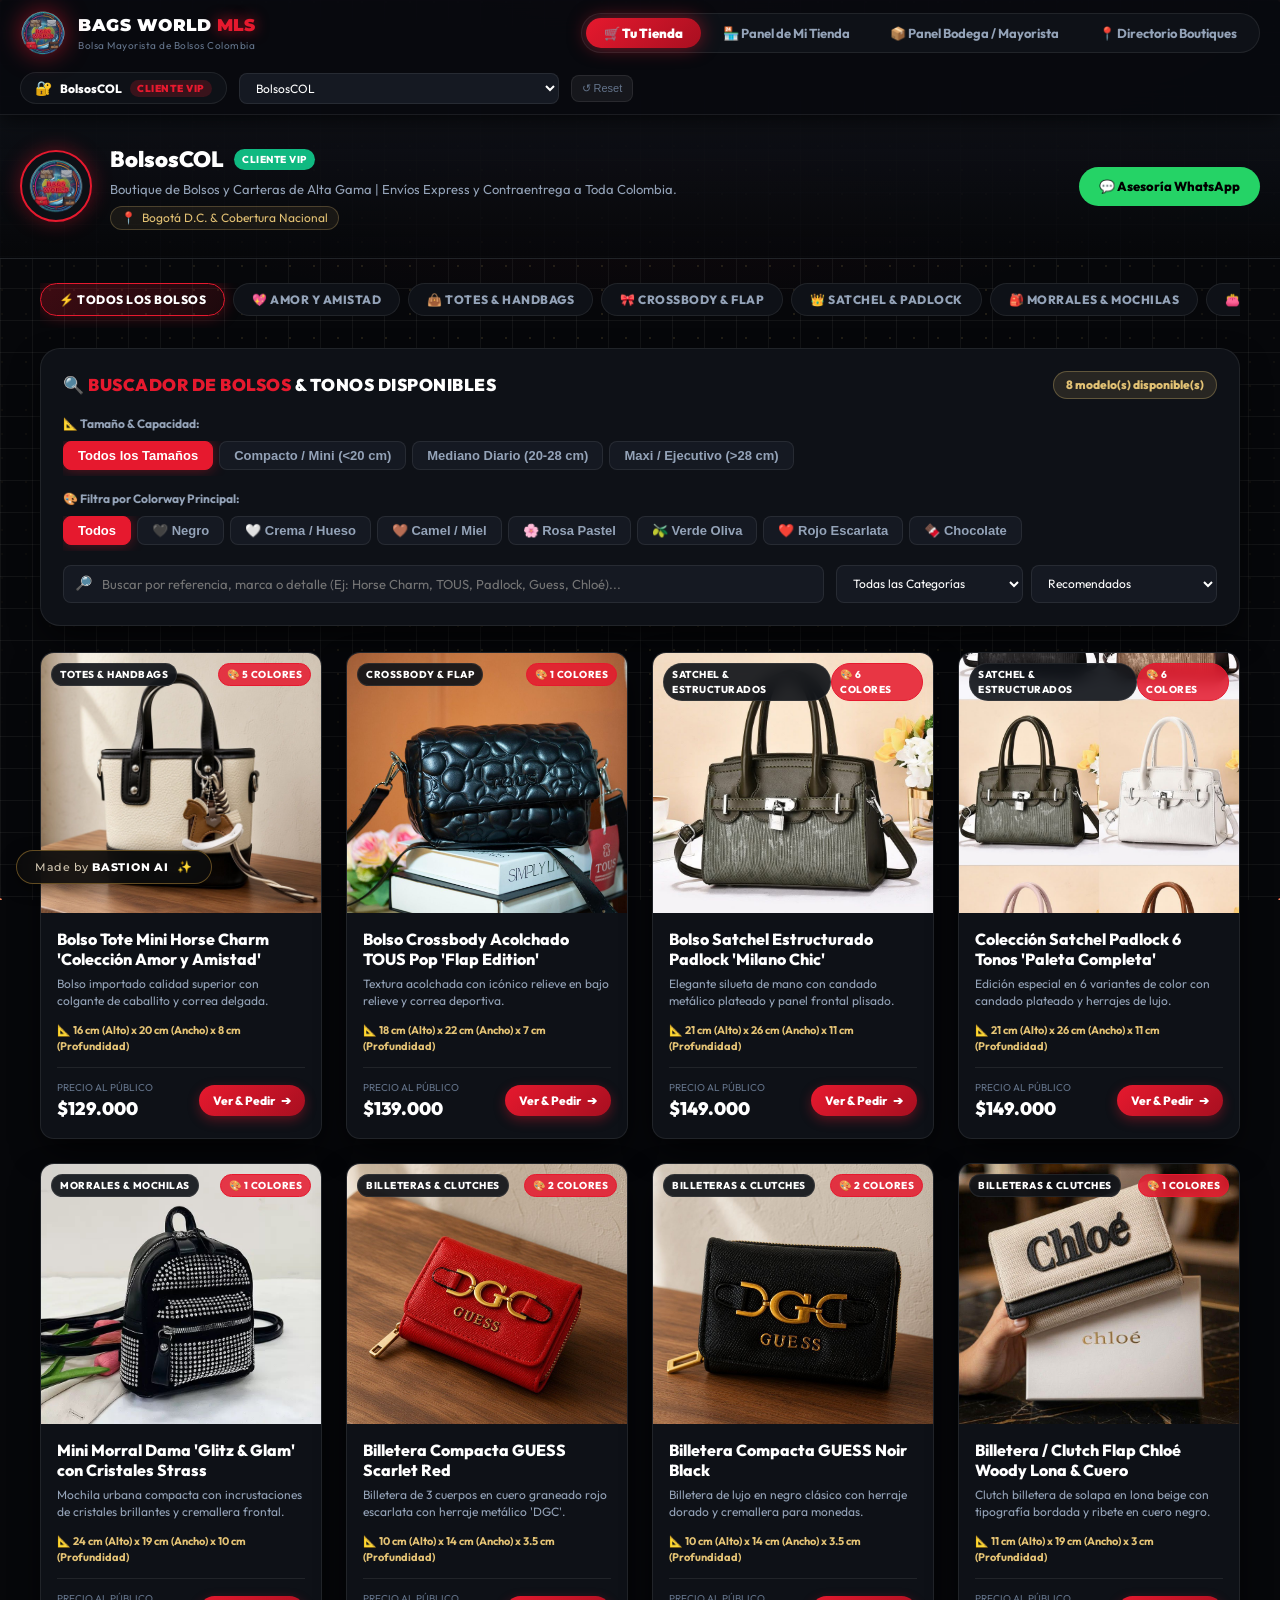
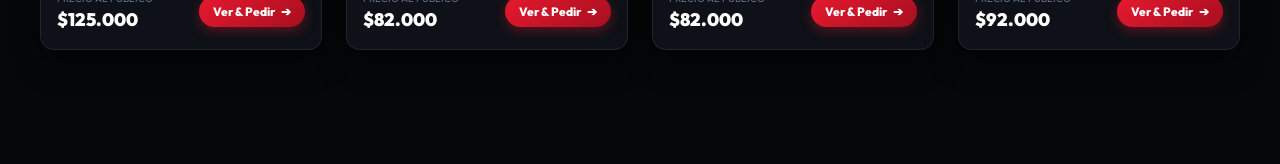
==== commit 8d705a0d: "fix: Restore 100% BAGS WORLD MLS Colombia dark luxury system, official logos and handbag catalog" ====
--- a/index.html
+++ b/index.html
@@ -5,89 +5,63 @@
   <meta name="viewport" content="width=device-width, initial-scale=1.0">
   
   <!-- Primary SEO -->
-  <title>SNEAKER WORLD MLS | Bolsa de Calzado Mayorista & Vitrinas Cali</title>
-  <meta name="description" content="Plataforma digital de calzado urbano y deportivo en Cali. Filtra por tu talla exacta (35 a 44), fletes liquidados por barrio y despacho el mismo día con Vanessa Castellar Shoes (San Andresito de la 38).">
-  <meta name="keywords" content="zapatillas cali, calzado san andresito 38 cali, mayoristas zapatillas cali, vanessa castellar shoes, dropshipping calzado colombia, sneakers cali contraentrega, bastion ai">
+  <title>BAGS WORLD MLS | Bolsa Mayorista de Bolsos & Carteras Colombia</title>
+  <meta name="description" content="Plataforma SaaS BAGS WORLD MLS de bolsos y carteras importadas en Colombia. Catálogo maestro compartido de bodegas, vitrinas personalizadas con selector de colores, fletes liquidados y pedidos consolidados a WhatsApp.">
+  <meta name="keywords" content="bolsos al por mayor colombia, bags world, bolsoscol, calibolsos2026, carteras cali mayoristas, bolsos importados medellin, carteras bogota, dropshipping bolsos, bastion ai">
   <meta name="author" content="BASTION AI">
-  <meta name="theme-color" content="#e6192e">
+  <meta name="theme-color" content="#06070a">
 
   <!-- Open Graph / WhatsApp / Facebook Link Previews -->
   <meta property="og:type" content="website">
-  <meta property="og:site_name" content="SNEAKER WORLD MLS">
-  <meta property="og:title" content="SNEAKER WORLD MLS | Catálogo Mayorista de Calzado Cali">
-  <meta property="og:description" content="👟 Pide con tu talla exacta, fletes calculados por barrio en Cali y despacho contraentrega garantizado con Vanessa Castellar Shoes.">
-  <meta property="og:image" content="https://sneakerworld-mls.vercel.app/assets/images/sneaker_world_logo_transparent.png">
-  <meta property="og:image:width" content="1024">
-  <meta property="og:image:height" content="1024">
-  <meta property="og:image:alt" content="Logo Oficial SNEAKER WORLD MLS">
-  <meta property="og:url" content="https://sneakerworld-mls.vercel.app/">
-
-  <!-- Twitter Cards -->
-  <meta name="twitter:card" content="summary_large_image">
-  <meta name="twitter:title" content="SNEAKER WORLD MLS | Vitrina Inteligente de Calzado Cali">
-  <meta name="twitter:description" content="Catálogo sincronizado de calzado mayorista en San Andresito de la 38 Cali con Vanessa Castellar Shoes.">
-  <meta name="twitter:image" content="https://sneakerworld-mls.vercel.app/assets/images/sneaker_world_logo_transparent.png">
-
-  <!-- Structured Data JSON-LD (Local Business / Shoe Store) -->
-  <script type="application/ld+json">
-  {
-    "@context": "https://schema.org",
-    "@type": "ShoeStore",
-    "name": "Vanessa Castellar Shoes - SNEAKER WORLD MLS",
-    "image": "https://sneakerworld-mls.vercel.app/assets/images/sneaker_world_logo_transparent.png",
-    "description": "Bodega mayorista matriz de calzado urbano y deportivo con despacho local en Cali y envíos a toda Colombia.",
-    "telephone": "+573505337256",
-    "address": {
-      "@type": "PostalAddress",
-      "streetAddress": "San Andresito de la 38",
-      "addressLocality": "Cali",
-      "addressRegion": "Valle del Cauca",
-      "addressCountry": "CO"
-    },
-    "priceRange": "$$",
-    "currenciesAccepted": "COP",
-    "paymentAccepted": "Efectivo Contraentrega, Nequi, Daviplata, Transferencia Bancolombia"
-  }
-  </script>
+  <meta property="og:site_name" content="BAGS WORLD MLS COLOMBIA">
+  <meta property="og:title" content="BAGS WORLD MLS | Catálogo Mayorista de Bolsos & Carteras Colombia">
+  <meta property="og:description" content="👜 Pide con catálogo sincronizado, selector de colores, fletes calculados por ciudad y despacho contraentrega garantizado en toda Colombia.">
+  <meta property="og:image" content="assets/images/bags_world_logo_transparent.png">
+  <meta property="og:url" content="https://luxbags-nine.vercel.app/">
 
   <!-- Favicons -->
   <link rel="icon" type="image/png" sizes="32x32" href="assets/images/favicon-32.png">
   <link rel="icon" type="image/png" sizes="64x64" href="assets/images/favicon-64.png">
-  <link rel="apple-touch-icon" href="assets/images/favicon.png">
+  <link rel="icon" type="image/png" href="assets/images/favicon.png">
+  <link rel="apple-touch-icon" href="assets/images/favicon-64.png">
   
   <!-- Google Fonts: Outfit & Montserrat -->
   <link rel="preconnect" href="https://fonts.googleapis.com">
   <link rel="preconnect" href="https://fonts.gstatic.com" crossorigin>
-  <link href="https://fonts.googleapis.com/css2?family=Montserrat:wght@500;600;700;800;900&family=Outfit:wght@400;500;600;700;800;900&display=swap" rel="stylesheet">
+  <link href="https://fonts.googleapis.com/css2?family=Montserrat:wght@400;500;600;700;800;900&family=Outfit:wght@300;400;500;600;700;800;900&display=swap" rel="stylesheet">
   
-  <!-- Stylesheets -->
   <link rel="stylesheet" href="css/style.css">
 </head>
 <body>
-
-  <!-- Dot Pattern Matrix Background (Modo Claro Shadcn Style) -->
-  <svg aria-hidden="true" class="dot-pattern-overlay">
+  <!-- Canvas Background Interactivo (Fixed para no empujar el contenido) -->
+  <canvas id="black-hole-canvas" style="position: fixed; top: 0; left: 0; width: 100vw; height: 100vh; z-index: -2; pointer-events: none;"></canvas>
+
+  <!-- Dot Pattern Matrix Overlay (Fixed) -->
+  <svg aria-hidden="true" class="dot-pattern-overlay" style="position: fixed; top: 0; left: 0; width: 100vw; height: 100vh; z-index: -1; pointer-events: none;">
     <defs>
-      <pattern id="dot-pattern-grid" width="20" height="20" patternUnits="userSpaceOnUse" patternContentUnits="userSpaceOnUse" x="0" y="0">
-        <circle cx="2" cy="2" r="1.1" fill="rgba(15, 23, 42, 0.16)" />
+      <pattern id="dot-pattern-grid" width="24" height="24" patternUnits="userSpaceOnUse" patternContentUnits="userSpaceOnUse" x="0" y="0">
+        <circle cx="2" cy="2" r="1.1" fill="rgba(227, 194, 116, 0.45)" />
       </pattern>
     </defs>
     <rect width="100%" height="100%" fill="url(#dot-pattern-grid)" />
   </svg>
 
   <div class="app-wrapper">
-    <!-- TOP HUD: NAVEGADOR MULTI-ROL Y SELECTOR DE TIENDA -->
+    <!-- =========================================================================
+         HUD SUPERIOR DE CONTROL MULTI-ROL & AUTH (CRM BASTION / CRM GHOST STYLE)
+         ========================================================================= -->
     <header class="top-demo-hud">
       <div class="hud-container">
         <div class="hud-brand">
-          <img src="assets/images/sneaker_world_logo_transparent.png" alt="SNEAKER WORLD MLS" class="hud-logo-img">
+          <img src="assets/images/bags_world_logo_transparent.png" alt="BAGS WORLD Colombia" class="hud-logo-img">
           <div>
-            <div class="hud-title">SNEAKER WORLD <span>MLS</span></div>
-            <div style="font-size: 10px; color: var(--text-muted); letter-spacing: 0.5px;">Bolsa Compartida Cali</div>
-          </div>
-        </div>
-
-        <nav class="role-switcher-tabs" aria-label="Cambio de Rol">
+            <div class="hud-title">BAGS WORLD <span>MLS</span></div>
+            <div style="font-size: 10px; color: var(--text-muted); letter-spacing: 0.5px;">Bolsa Mayorista de Bolsos Colombia</div>
+          </div>
+        </div>
+
+        <!-- Pestañas de Navegación de Rol -->
+        <nav class="role-switcher-tabs" aria-label="Selector de Rol de Usuario">
           <button class="role-tab-btn active" data-view="storefront" id="tab-storefront">
             🛒 Tu Tienda
           </button>
@@ -98,175 +72,218 @@
             📦 Panel Bodega / Mayorista
           </button>
           <button class="role-tab-btn" data-view="directory" id="tab-directory">
-            📍 Directorio Tiendas
+            📍 Directorio Boutiques
           </button>
         </nav>
 
+        <!-- Acciones de Cuenta & Sesión -->
         <div class="hud-actions">
+          <!-- Botón de Login / Sesión Activa -->
+          <button id="btn-open-auth-modal" class="auth-session-btn" title="Iniciar sesión o cambiar cuenta">
+            <span class="auth-icon-badge">🔐</span>
+            <span id="hud-user-name">BolsosCOL</span>
+            <span class="auth-role-pill" id="hud-user-role">VIP</span>
+          </button>
+
+          <!-- Selector de Vitrina Activa en Modo Demostración -->
           <div class="store-selector-wrapper" id="store-selector-box">
-            <span style="font-size: 11px; color: var(--text-muted);">Tienda:</span>
             <select id="hud-store-select" class="hud-select" aria-label="Seleccionar Tienda Activa">
               <!-- Renderizado dinámico de tiendas -->
             </select>
           </div>
-          <button id="btn-open-account-settings" class="btn-action-sm" title="Configurar Cuenta & Seguridad" style="font-size: 11px; padding: 4px 10px; font-weight: 700;">⚙️ Cuenta</button>
-          <a href="admin.html" class="btn-action-sm" style="font-size: 11px; padding: 4px 10px; text-decoration: none; font-weight: 700; color: var(--primary-red); border-color: rgba(230,25,46,0.3);">🔐 Portal B2B</a>
-          <button id="btn-reset-demo" class="btn-reset-demo" title="Restaurar datos de ejemplo">↺ Reset</button>
+          <button id="btn-reset-demo" class="btn-reset-demo" title="Restaurar datos oficiales">↺ Reset</button>
         </div>
       </div>
     </header>
 
     <!-- =========================================================================
-         VISTA 1: VITRINA PÚBLICA DE LA TIENDA (CLIENTE FINAL)
+         VISTA 1: VITRINA PÚBLICA DE LA BOUTIQUE / TIENDA (STOREFRONT)
          ========================================================================= -->
     <main id="view-storefront" class="view-panel">
-      <!-- Header de la Tienda Activa -->
+      <!-- Encabezado de la Boutique (Marca Blanca) -->
       <section class="store-header">
         <div class="store-header-container">
           <div class="store-info-left">
-            <div class="store-avatar" id="storefront-avatar">VC</div>
+            <div class="store-avatar" id="storefront-avatar">
+              <img src="assets/images/bags_world_logo_transparent.png" alt="Logo Tienda" style="width: 100%; height: 100%; object-fit: contain; padding: 2px;">
+            </div>
             <div class="store-meta">
-              <h1 id="storefront-name">Vanessa Castellar Shoes <span class="badge-verified" id="storefront-badge">BODEGA MATRIZ VERIFICADA</span></h1>
-              <p id="storefront-tagline">San Andresito de la 38, Cali — Calzado Urbano y Deportivo al por Mayor y Detal con Envíos a Toda Colombia.</p>
+              <h1 id="storefront-name">BolsosCOL <span class="badge-verified" id="storefront-badge">CLIENTE VIP</span></h1>
+              <p id="storefront-tagline">Boutique de Bolsos y Carteras de Alta Gama | Envíos Express y Contraentrega a Toda Colombia.</p>
               <div class="store-location-badge">
-                📍 <span id="storefront-location">San Andresito de la 38, Cali | ⚡ Domicilios Hoy</span>
+                📍 <span id="storefront-location">Bogotá D.C. & Cobertura Nacional</span>
               </div>
             </div>
           </div>
-          <div class="store-header-cta">
+          <div class="store-actions-right">
             <a href="#" id="storefront-wa-direct" target="_blank" rel="noopener" class="btn-wa-header">
-              <span>💬 WhatsApp Asesora</span>
+              <span>💬 Asesoría WhatsApp</span>
             </a>
           </div>
         </div>
       </section>
 
       <div class="main-wrapper">
-        <!-- Barra de Marcas / Drops (Streetwear Style) -->
+        <!-- Barra de Categorías / Drops de Bolsos -->
         <div class="brand-filter-bar" id="brand-filter-bar">
-          <button class="brand-chip-btn active" data-brand="all">⚡ ALL DROPS</button>
-          <button class="brand-chip-btn" data-brand="nike">NIKE & JORDAN</button>
-          <button class="brand-chip-btn" data-brand="adidas">ADIDAS ORIGINALS</button>
-          <button class="brand-chip-btn" data-brand="on">ON SUIZA</button>
-          <button class="brand-chip-btn" data-brand="nb">NEW BALANCE</button>
-          <button class="brand-chip-btn" data-brand="luxury">LUXURY (LV / BOSS)</button>
-          <button class="brand-chip-btn" data-brand="skechers">SKECHERS TRAIL</button>
-        </div>
-
-        <!-- Buscador y Filtros Especializados de Calzado -->
+          <button class="brand-chip-btn active" data-brand="all">⚡ TODOS LOS BOLSOS</button>
+          <button class="brand-chip-btn" data-brand="amor">💖 AMOR Y AMISTAD</button>
+          <button class="brand-chip-btn" data-brand="totes">👜 TOTES & HANDBAGS</button>
+          <button class="brand-chip-btn" data-brand="crossbody">🎀 CROSSBODY & FLAP</button>
+          <button class="brand-chip-btn" data-brand="satchel">👑 SATCHEL & PADLOCK</button>
+          <button class="brand-chip-btn" data-brand="morrales">🎒 MORRALES & MOCHILAS</button>
+          <button class="brand-chip-btn" data-brand="billeteras">👛 BILLETERAS & CLUTCH</button>
+        </div>
+
+        <!-- Buscador y Filtros Especializados de Bolsos -->
         <section class="filter-card">
           <div class="filter-header-title">
-            <h2>🔍 <span>BUSCADOR POR TALLA</span> & REFERENCIA</h2>
-            <div class="active-results-badge" id="storefront-count-badge">18 modelos disponibles</div>
-          </div>
-
-          <!-- Filtro Rápido por Talla Física -->
+            <h2>🔍 <span>BUSCADOR DE BOLSOS</span> & TONOS DISPONIBLES</h2>
+            <div class="active-results-badge" id="storefront-count-badge">8 modelos disponibles</div>
+          </div>
+
+          <!-- Filtro Rápido por Tamaño / Capacidad -->
           <div class="filter-row-section">
             <div class="filter-row-label">
-              <span>👟 Filtra por tu talla exacta:</span>
+              <span>📐 Tamaño & Capacidad:</span>
             </div>
             <div class="size-pills-row" id="storefront-size-pills">
-              <button class="size-pill-btn active" data-size="all">Todas</button>
-              <button class="size-pill-btn" data-size="35">35</button>
-              <button class="size-pill-btn" data-size="36">36</button>
-              <button class="size-pill-btn" data-size="37">37</button>
-              <button class="size-pill-btn" data-size="38">38</button>
-              <button class="size-pill-btn" data-size="39">39</button>
-              <button class="size-pill-btn" data-size="40">40</button>
-              <button class="size-pill-btn" data-size="41">41</button>
-              <button class="size-pill-btn" data-size="42">42</button>
-              <button class="size-pill-btn" data-size="43">43</button>
-              <button class="size-pill-btn" data-size="44">44</button>
-            </div>
-          </div>
-
-          <!-- Input de búsqueda por modelo y selectores -->
+              <button class="size-pill-btn active" data-size="all">Todos los Tamaños</button>
+              <button class="size-pill-btn" data-size="compacto">Compacto / Mini (&lt;20 cm)</button>
+              <button class="size-pill-btn" data-size="mediano">Mediano Diario (20-28 cm)</button>
+              <button class="size-pill-btn" data-size="maxi">Maxi / Ejecutivo (&gt;28 cm)</button>
+            </div>
+          </div>
+
+          <!-- Filtro Rápido por Colorway -->
+          <div class="filter-row-section" style="margin-top: 10px;">
+            <div class="filter-row-label">
+              <span>🎨 Filtra por Colorway Principal:</span>
+            </div>
+            <div class="size-pills-row" id="storefront-color-pills">
+              <button class="size-pill-btn active" data-color="all">Todos</button>
+              <button class="size-pill-btn" data-color="negro">🖤 Negro</button>
+              <button class="size-pill-btn" data-color="crema">🤍 Crema / Hueso</button>
+              <button class="size-pill-btn" data-color="camel">🤎 Camel / Miel</button>
+              <button class="size-pill-btn" data-color="rosa">🌸 Rosa Pastel</button>
+              <button class="size-pill-btn" data-color="oliva">🫒 Verde Oliva</button>
+              <button class="size-pill-btn" data-color="rojo">❤️ Rojo Escarlata</button>
+              <button class="size-pill-btn" data-color="chocolate">🍫 Chocolate</button>
+            </div>
+          </div>
+
+          <!-- Barra de Búsqueda por Texto y Ordenamiento -->
           <div class="search-inputs-grid">
             <div class="search-box-wrapper">
-              <span class="search-icon">🔍</span>
-              <input type="text" id="storefront-search-input" class="search-input-field" placeholder="Buscar por modelo, SKU o marca (ej. Initiator, Shox, Samba)..." aria-label="Buscar Zapatillas">
+              <span class="search-icon">🔎</span>
+              <input type="text" id="storefront-search-input" class="search-input-field" placeholder="Buscar por referencia, marca o detalle (Ej: Horse Charm, TOUS, Padlock, Guess, Chloé)...">
             </div>
             <div class="select-group-wrapper">
-              <select id="storefront-cat-select" class="custom-select" aria-label="Filtrar por Categoría">
+              <select id="storefront-category-select" class="custom-select" aria-label="Filtrar por estilo">
                 <option value="all">Todas las Categorías</option>
-                <option value="Running & Tech">Running & Tech</option>
-                <option value="Urbano Retro">Urbano Retro</option>
-                <option value="Skate & Casual">Skate & Casual</option>
-                <option value="Chunky & Moda">Chunky & Moda</option>
+                <option value="Totes & Handbags">Totes & Handbags</option>
+                <option value="Crossbody & Flap">Crossbody & Flap</option>
+                <option value="Satchel & Estructurados">Satchel & Estructurados</option>
+                <option value="Morrales & Mochilas">Morrales & Mochilas</option>
+                <option value="Billeteras & Clutches">Billeteras & Clutches</option>
               </select>
-              <select id="storefront-sort-select" class="custom-select" aria-label="Ordenar Productos">
+              <select id="storefront-sort-select" class="custom-select" aria-label="Ordenar por">
                 <option value="default">Recomendados</option>
-                <option value="price-asc">Menor Precio</option>
-                <option value="price-desc">Mayor Precio</option>
-                <option value="name">Nombre (A-Z)</option>
+                <option value="price-asc">Precio: Menor a Mayor</option>
+                <option value="price-desc">Precio: Mayor a Menor</option>
+                <option value="name-asc">Nombre: A - Z</option>
               </select>
             </div>
           </div>
         </section>
 
-        <!-- Grid de Tarjetas de Calzado -->
-        <div class="products-grid-layout" id="storefront-products-grid">
-          <!-- Renderizado dinámico de 18 modelos reales -->
-        </div>
+        <!-- Grid de Productos en Vitrina -->
+        <section class="products-grid-layout" id="storefront-products-grid">
+          <!-- Renderizado dinámico de tarjetas de bolsos reales -->
+        </section>
       </div>
     </main>
 
     <!-- =========================================================================
-         VISTA 2: PANEL DE LA TIENDA SATÉLITE (ADMINISTRACIÓN MARCA BLANCA)
+         VISTA 2: PANEL DE CONTROL DE LA TIENDA / BOUTIQUE (STORE ADMIN)
          ========================================================================= -->
     <main id="view-store-admin" class="view-panel" style="display: none;">
-      <div class="main-wrapper">
+      <div class="main-wrapper" style="padding-top: 30px;">
         <div class="admin-top-bar">
           <div>
-            <span class="badge-verified">Portal Revendedor Sincronizado</span>
-            <h1 class="admin-heading-title" id="admin-store-title">Configuración de Mi Tienda</h1>
-            <p style="color: var(--text-secondary); font-size: 13px;">Fija tus propios precios de venta, activa/desactiva tallas y despacha desde la bodega central.</p>
-          </div>
-          <button id="btn-save-store-prices" class="btn-primary">
-            <span>💾 Guardar Cambios de Vitrina</span>
-          </button>
-        </div>
-
+            <div style="display: flex; align-items: center; gap: 8px;">
+              <span class="category-tag">🏪 Portal de Mi Boutique</span>
+              <span style="font-size: 11px; color: var(--text-muted);">Sincronizado con Bodega Central BAGS WORLD</span>
+            </div>
+            <h1 class="admin-heading-title" id="admin-store-title">Panel de Control: BolsosCOL</h1>
+            <p style="font-size: 13px; color: var(--text-secondary);">
+              Personaliza tus precios de venta al público (PVP), activa referencias en tu vitrina y mantén tu información 100% protegida.
+            </p>
+          </div>
+          <div style="display: flex; gap: 10px; flex-wrap: wrap;">
+            <button class="btn-secondary" id="btn-open-store-settings">⚙️ Configurar Boutique</button>
+            <button class="btn-secondary" id="btn-export-store-backup" style="border-color: rgba(56, 189, 248, 0.4); color: var(--accent-blue);">💾 Respaldar Data Privada</button>
+          </div>
+        </div>
+
+        <!-- Métricas Rápidas de la Boutique -->
         <div class="stats-cards-grid">
           <div class="stat-card">
-            <div class="stat-icon-badge">🛍️</div>
-            <div>
-              <div class="stat-number" id="stat-active-prods">18</div>
-              <div class="stat-label">Modelos Activos en mi Tienda</div>
+            <div class="stat-icon-badge">👜</div>
+            <div>
+              <div class="stat-number" id="stat-active-prods">0</div>
+              <div class="stat-label">Bolsos en mi Vitrina</div>
             </div>
           </div>
           <div class="stat-card">
-            <div class="stat-icon-badge">💵</div>
-            <div>
-              <div class="stat-number" id="stat-avg-margin">$72.000</div>
-              <div class="stat-label">Margen Promedio por Par</div>
+            <div class="stat-icon-badge" style="background: rgba(16, 185, 129, 0.15); color: var(--accent-emerald);">💰</div>
+            <div>
+              <div class="stat-number" id="stat-avg-margin">$0</div>
+              <div class="stat-label">Margen Promedio / Bolso</div>
             </div>
           </div>
           <div class="stat-card">
-            <div class="stat-icon-badge">📲</div>
-            <div>
-              <div class="stat-number" id="stat-phone-preview">+57 315 555 1234</div>
-              <div class="stat-label">WhatsApp de Cierre Directo</div>
-            </div>
-          </div>
-        </div>
-
-        <!-- Tabla de Gestión de Catálogo y Precios -->
+            <div class="stat-icon-badge" style="background: rgba(56, 189, 248, 0.15); color: var(--accent-blue);">💬</div>
+            <div>
+              <div class="stat-number" id="stat-phone-preview" style="font-size: 16px; margin-top: 4px;">---</div>
+              <div class="stat-label">Línea WhatsApp de Ventas</div>
+            </div>
+          </div>
+        </div>
+
+        <!-- Banner de Privacidad y Respaldo del Cliente -->
+        <div style="background: linear-gradient(135deg, rgba(56, 189, 248, 0.08) 0%, rgba(14, 17, 23, 0.95) 100%); border: 1px solid rgba(56, 189, 248, 0.3); border-radius: var(--radius-md); padding: 14px 18px; margin-bottom: 20px; display: flex; align-items: center; justify-content: space-between; flex-wrap: wrap; gap: 12px;">
+          <div style="display: flex; align-items: center; gap: 12px;">
+            <span style="font-size: 24px;">🛡️</span>
+            <div>
+              <div style="font-size: 13px; font-weight: 800; color: #fff;">Tu información y catálogo están protegidos</div>
+              <div style="font-size: 11px; color: var(--text-secondary);">Puedes modificar tus credenciales o descargar un respaldo en cualquier momento. Si olvidas tu clave, el soporte maestro SaaS puede restaurarla.</div>
+            </div>
+          </div>
+          <button class="btn-action-sm" id="btn-open-privacy-modal" style="background: rgba(56, 189, 248, 0.15); color: var(--accent-blue); border-color: rgba(56, 189, 248, 0.4); font-weight: 700;">
+            🔒 Modificar Correo / Clave
+          </button>
+        </div>
+
+        <!-- Tabla de Gestión de Inventario para la Tienda -->
         <div class="table-container-card">
           <div style="display: flex; justify-content: space-between; align-items: center; margin-bottom: 16px; flex-wrap: wrap; gap: 10px;">
-            <h2 style="font-size: 16px; font-weight: 800; color: var(--text-primary);">Lista de Zapatillas Sincronizadas</h2>
-            <span style="font-size: 12px; color: var(--text-muted);">Los pedidos de tus clientes te llegan a ti y se despachan de la bodega central.</span>
+            <div>
+              <h3 style="font-size: 16px; font-weight: 800; color: #fff;">Bolsos Disponibles en la Bodega Matriz</h3>
+              <span style="font-size: 12px; color: var(--text-muted);">Ajusta tu precio de venta final y calcula tus ganancias</span>
+            </div>
           </div>
           <div class="table-responsive-box">
             <table class="mls-data-table">
               <thead>
                 <tr>
-                  <th>Zapatilla / Ref</th>
+                  <th>Referencia de Bolso</th>
                   <th>Costo Mayorista</th>
-                  <th>Mi Precio de Venta</th>
-                  <th>Ganancia / Par</th>
-                  <th>Tallas en Stock</th>
-                  <th>Mostrar en Vitrina</th>
+                  <th>Tu Precio Venta (PVP)</th>
+                  <th>Margen Ganancia</th>
+                  <th>Dimensiones</th>
+                  <th>En Vitrina</th>
+                  <th>Acciones</th>
                 </tr>
               </thead>
               <tbody id="store-admin-products-table">
@@ -279,73 +296,131 @@
     </main>
 
     <!-- =========================================================================
-         VISTA 3: PANEL BODEGA CENTRAL (VANESSA CASTELLAR SHOES)
+         VISTA 3: PANEL DEL PROVEEDOR / BODEGA CENTRAL (BAGS WORLD MATRIZ)
          ========================================================================= -->
     <main id="view-supplier" class="view-panel" style="display: none;">
-      <div class="main-wrapper">
+      <div class="main-wrapper" style="padding-top: 30px;">
         <div class="admin-top-bar">
           <div>
-            <span class="badge-verified">Centro de Distribución Mayorista</span>
-            <h1 class="admin-heading-title">Bodega Central — Vanessa Castellar</h1>
-            <p style="color: var(--text-secondary); font-size: 13px;">Control de las 10 líneas de atención, inventario maestro e historial de pedidos B2B.</p>
-          </div>
-          <button id="btn-open-add-product" class="btn-primary">
-            <span>➕ Agregar Nueva Referencia</span>
-          </button>
-        </div>
-
+            <div style="display: flex; align-items: center; gap: 8px;">
+              <span class="category-tag" style="background: rgba(227, 194, 116, 0.15); color: var(--primary-gold); border-color: rgba(227, 194, 116, 0.35);">👑 Dueño del SaaS & Bodega Central</span>
+              <span style="font-size: 11px; color: var(--text-muted);">BAGS WORLD Colombia · Control Maestro de Red</span>
+            </div>
+            <h1 class="admin-heading-title">BAGS WORLD Colombia — SuperAdmin SaaS</h1>
+            <p style="font-size: 13px; color: var(--text-secondary);">
+              Supervisa las boutiques conectadas (BolsosCOL & Calibolsos2026), asístelas si olvidan sus claves, gestiona el catálogo y realiza backups maestros.
+            </p>
+          </div>
+          <div style="display: flex; gap: 10px; flex-wrap: wrap;">
+            <button class="btn-primary" id="btn-open-new-product-modal">➕ Cargar Nueva Referencia</button>
+            <button class="btn-secondary" id="btn-export-full-saas-backup" style="border-color: rgba(227, 194, 116, 0.4); color: var(--primary-gold);">📦 Exportar Master Backup SaaS</button>
+          </div>
+        </div>
+
+        <!-- Métricas de Bodega Mayorista -->
         <div class="stats-cards-grid">
           <div class="stat-card">
-            <div class="stat-icon-badge">📦</div>
-            <div>
-              <div class="stat-number" id="stat-supplier-total-prods">18</div>
-              <div class="stat-label">Modelos Maestros Publicados</div>
+            <div class="stat-icon-badge">👜</div>
+            <div>
+              <div class="stat-number" id="supplier-stat-refs">8</div>
+              <div class="stat-label">Referencias Reales en Bodega</div>
             </div>
           </div>
           <div class="stat-card">
-            <div class="stat-icon-badge">🏪</div>
-            <div>
-              <div class="stat-number">3 Tiendas</div>
-              <div class="stat-label">Vitrinas Satélites Conectadas</div>
+            <div class="stat-icon-badge" style="background: rgba(56, 189, 248, 0.15); color: var(--accent-blue);">🏪</div>
+            <div>
+              <div class="stat-number" id="supplier-stat-stores">2</div>
+              <div class="stat-label">Boutiques Clientes Activas</div>
             </div>
           </div>
           <div class="stat-card">
-            <div class="stat-icon-badge">🛵</div>
-            <div>
-              <div class="stat-number">1,840 Pares</div>
-              <div class="stat-label">Despachados en Cali & Colombia</div>
-            </div>
-          </div>
-          <div class="stat-card">
-            <div class="stat-icon-badge">📱</div>
-            <div>
-              <div class="stat-number">10 Líneas</div>
-              <div class="stat-label">WhatsApp Round-Robin Activas</div>
-            </div>
-          </div>
-        </div>
-
-        <!-- Tabla de Pedidos B2B Entrantes -->
-        <div class="table-container-card">
-          <div style="display: flex; justify-content: space-between; align-items: center; margin-bottom: 16px; flex-wrap: wrap; gap: 10px;">
-            <h2 style="font-size: 16px; font-weight: 800; color: var(--text-primary);">Últimos Pedidos y Reposiciones B2B</h2>
-            <span style="font-size: 12px; color: var(--primary-red); font-weight: 700;">🟢 Sincronizado en Tiempo Real</span>
-          </div>
+            <div class="stat-icon-badge" style="background: rgba(16, 185, 129, 0.15); color: var(--accent-emerald);">📈</div>
+            <div>
+              <div class="stat-number" id="supplier-stat-orders">1,420</div>
+              <div class="stat-label">Bolsos Despachados este Mes</div>
+            </div>
+          </div>
+        </div>
+
+        <!-- Panel de Soporte & Gestión de Clientes (Anti-Pérdida de Información) -->
+        <div class="table-container-card" style="margin-bottom: 24px; border: 1.5px solid rgba(227, 194, 116, 0.35); background: linear-gradient(180deg, rgba(227, 194, 116, 0.05) 0%, rgba(14, 17, 23, 0.95) 100%);">
+          <div style="display: flex; justify-content: space-between; align-items: center; margin-bottom: 14px; flex-wrap: wrap; gap: 8px;">
+            <div>
+              <h3 style="font-size: 16px; font-weight: 800; color: var(--primary-gold); display: flex; align-items: center; gap: 8px;">
+                <span>🛡️ Centro de Control de Boutiques Clientes (CRM Ghost / Bastion)</span>
+              </h3>
+              <span style="font-size: 12px; color: var(--text-secondary);">Si el cliente olvida su clave o necesita soporte, puedes restablecerla o ingresar a su panel con 1 clic:</span>
+            </div>
+          </div>
+          
           <div class="table-responsive-box">
             <table class="mls-data-table">
               <thead>
                 <tr>
-                  <th>ID Orden</th>
-                  <th>Fecha</th>
-                  <th>Tienda Solicitante</th>
-                  <th>Modelo & Color</th>
-                  <th>Talla</th>
-                  <th>Pares</th>
-                  <th>Total Bodega</th>
-                  <th>Estado</th>
+                  <th>Boutique Cliente</th>
+                  <th>Correo de Acceso</th>
+                  <th>Contraseña Actual</th>
+                  <th>WhatsApp Comercial</th>
+                  <th>Ubicación</th>
+                  <th>Acciones de Soporte</th>
                 </tr>
               </thead>
-              <tbody id="supplier-orders-table">
+              <tbody id="saas-admin-clients-table">
+                <!-- Renderizado dinámico de clientes -->
+              </tbody>
+            </table>
+          </div>
+        </div>
+
+        <!-- Herramienta Rápida de Importación desde WhatsApp -->
+        <div class="table-container-card" style="margin-bottom: 24px; border: 1px solid rgba(37, 211, 102, 0.35); background: linear-gradient(180deg, rgba(37, 211, 102, 0.05) 0%, rgba(16, 19, 26, 0.95) 100%);">
+          <div style="display: flex; justify-content: space-between; align-items: center; margin-bottom: 12px; flex-wrap: wrap; gap: 8px;">
+            <div>
+              <h3 style="font-size: 16px; font-weight: 800; color: #25d366; display: flex; align-items: center; gap: 8px;">
+                <span>⚡ Importador Rápido desde WhatsApp Mayoristas</span>
+              </h3>
+              <span style="font-size: 12px; color: var(--text-secondary);">Pega el texto del grupo de WhatsApp y se creará el bolso automáticamente:</span>
+            </div>
+          </div>
+          <div style="display: grid; grid-template-columns: 2fr 1fr; gap: 14px;">
+            <div>
+              <textarea id="wa-import-textarea" class="form-textarea" rows="3" placeholder="Pega aquí el texto... Ej:
+Más colección de amor y amistad 🤯
+NUEVO BOLSO IMPORTADO $68.000 🔝
+🖤 Disponible en 5 colores
+🖤 Importado calidad superior
+🖤 Un compartimento con cierre
+Medidas 16 alto x 20 ancho"></textarea>
+            </div>
+            <div style="display: flex; flex-direction: column; justify-content: center; gap: 8px;">
+              <button type="button" id="btn-parse-wa-text" class="btn-primary" style="background: #25d366; color: #000; font-weight: 900; justify-content: center;">
+                <span>✨ Auto-Detectar & Publicar</span>
+              </button>
+              <div style="font-size: 11px; color: var(--text-muted); text-align: center;">Calcula PVP (+80% margen) y extrae medidas en 1 clic.</div>
+            </div>
+          </div>
+        </div>
+
+        <!-- Tabla del Catálogo Maestro de Referencias -->
+        <div class="table-container-card" style="margin-bottom: 24px;">
+          <div style="display: flex; justify-content: space-between; align-items: center; margin-bottom: 16px;">
+            <h3 style="font-size: 16px; font-weight: 800; color: #fff;">📦 Catálogo Maestro de Bodega (Referencias Reales)</h3>
+            <span style="font-size: 12px; color: var(--text-muted);">Stock físico central disponible para toda la red</span>
+          </div>
+          <div class="table-responsive-box">
+            <table class="mls-data-table">
+              <thead>
+                <tr>
+                  <th>Bolso / Referencia</th>
+                  <th>SKU</th>
+                  <th>Categoría</th>
+                  <th>Costo Bodega</th>
+                  <th>PVP Sugerido</th>
+                  <th>Medidas (cm)</th>
+                  <th>Variantes</th>
+                </tr>
+              </thead>
+              <tbody id="supplier-products-table">
                 <!-- Renderizado dinámico -->
               </tbody>
             </table>
@@ -355,319 +430,509 @@
     </main>
 
     <!-- =========================================================================
-         VISTA 4: DIRECTORIO DE TIENDAS Y SIMULADOR ROI
+         VISTA 4: DIRECTORIO DE BOUTIQUES & SIMULADOR ROI
          ========================================================================= -->
     <main id="view-directory" class="view-panel" style="display: none;">
-      <div class="main-wrapper">
-        <!-- Calculadora de Retorno ROI -->
-        <section class="roi-calc-box">
+      <div class="main-wrapper" style="padding-top: 30px;">
+        <div class="admin-top-bar">
+          <div>
+            <span class="category-tag">📍 Ecosistema Mayorista BAGS WORLD</span>
+            <h1 class="admin-heading-title">Red de Boutiques & Simulación de Ganancias</h1>
+            <p style="font-size: 13px; color: var(--text-secondary);">
+              Descubre cómo <strong>BolsosCOL</strong> y <strong>Calibolsos 2026</strong> escalan sus ingresos mensuales sin inmovilizar capital en inventario.
+            </p>
+          </div>
+        </div>
+
+        <!-- Calculadora ROI de Escala Comercial -->
+        <div class="roi-calc-box">
           <div class="roi-calc-header">
             <div>
-              <span class="badge-verified">Modelo Done-For-You + RMM</span>
-              <h2 style="font-size: 20px; font-weight: 900; color: var(--text-primary); margin-top: 4px;">Calculadora de Retorno para Proveedores de Calzado</h2>
-              <p style="color: var(--text-secondary); font-size: 13px;">Simula cuánto ganas implementando la red SNEAKER WORLD MLS para tu bodega:</p>
-            </div>
-            <div style="text-align: right;">
-              <div style="font-size: 11px; color: var(--text-muted); text-transform: uppercase;">Ganancia Mensual Proyectada</div>
-              <div style="font-size: 24px; font-weight: 900; color: var(--primary-red);" id="roi-profit-display">$18.200.000 COP</div>
-            </div>
-          </div>
-
-          <div style="display: grid; grid-template-columns: 1fr 1fr; gap: 20px; margin-top: 16px;">
-            <div>
-              <label class="form-label">Número de Revendedores / Tiendas Conectadas: <strong id="roi-resellers-val" style="color: var(--primary-red);">15</strong></label>
-              <input type="range" id="roi-resellers-slider" class="roi-range-slider" min="3" max="50" value="15" style="width: 100%;">
-            </div>
-            <div>
-              <label class="form-label">Pares Promedio Vendidos por Tienda / Mes: <strong id="roi-pairs-val" style="color: var(--primary-red);">20</strong></label>
-              <input type="range" id="roi-pairs-slider" class="roi-range-slider" min="5" max="60" value="20" style="width: 100%;">
-            </div>
-          </div>
-        </section>
-
-        <!-- Directorio de Tiendas Activas -->
+              <span class="category-tag" style="background: rgba(16, 185, 129, 0.15); color: var(--accent-emerald); border-color: rgba(16, 185, 129, 0.3);">📈 Proyección Financiera Revendedora</span>
+              <h3 style="font-size: 18px; font-weight: 800; color: #fff; margin-top: 4px;">Calculadora de Utilidad Mensual para tu Boutique</h3>
+            </div>
+            <div style="font-size: 12px; color: var(--text-muted);">Basado en ventas por WhatsApp, Instagram y TikTok</div>
+          </div>
+
+          <div style="display: grid; grid-template-columns: repeat(auto-fit, minmax(280px, 1fr)); gap: 24px; align-items: center;">
+            <div>
+              <div style="display: flex; justify-content: space-between; align-items: center; margin-bottom: 8px;">
+                <label style="font-size: 13px; font-weight: 700; color: #fff;">Bolsos vendidos al mes:</label>
+                <span id="roi-pairs-label" style="font-size: 18px; font-weight: 900; color: var(--primary-gold);">45 bolsos</span>
+              </div>
+              <input type="range" id="roi-slider-pairs" min="10" max="200" value="45" step="5" class="roi-range-slider" style="width: 100%;">
+              <div style="display: flex; justify-content: space-between; font-size: 11px; color: var(--text-muted); margin-top: 4px;">
+                <span>10 bolsos</span>
+                <span>100 bolsos</span>
+                <span>200 bolsos</span>
+              </div>
+
+              <div style="margin-top: 16px;">
+                <div style="display: flex; justify-content: space-between; align-items: center; margin-bottom: 8px;">
+                  <label style="font-size: 13px; font-weight: 700; color: #fff;">Margen de ganancia promedio / bolso:</label>
+                  <span id="roi-margin-label" style="font-size: 18px; font-weight: 900; color: var(--accent-emerald);">$57.000 COP</span>
+                </div>
+                <input type="range" id="roi-slider-margin" min="25000" max="90000" value="57000" step="2000" class="roi-range-slider" style="width: 100%;">
+              </div>
+            </div>
+
+            <div style="background: rgba(0, 0, 0, 0.5); padding: 20px; border-radius: var(--radius-md); border: 1px solid var(--border-subtle);">
+              <div style="font-size: 12px; color: var(--text-muted); text-transform: uppercase; letter-spacing: 0.5px;">Utilidad Neta Estimada / Mes:</div>
+              <div id="roi-total-profit" style="font-size: 32px; font-weight: 900; color: var(--accent-emerald); margin: 6px 0;">$2.565.000 COP</div>
+              <div style="font-size: 12px; color: var(--text-secondary); line-height: 1.4;">
+                ✨ <strong>Cero riesgo de inventario:</strong> Tu boutique publica con fotos reales en Instagram/TikTok y BAGS WORLD despacha por contraentrega en toda Colombia.
+              </div>
+            </div>
+          </div>
+        </div>
+
+        <!-- Directorio de Boutiques Activas -->
+        <div class="directory-grid-layout" id="directory-stores-grid">
+          <!-- Renderizado dinámico -->
+        </div>
+      </div>
+    </main>
+  </div>
+
+  <!-- =========================================================================
+       MODAL DE AUTENTICACIÓN / LOGIN (CRM BASTION / CRM GHOST STYLE)
+       ========================================================================= -->
+  <div class="modal-backdrop" id="modal-auth-login" role="dialog" aria-modal="true">
+    <div class="modal-dialog" style="max-width: 480px;">
+      <div class="modal-header">
         <div>
-          <h2 style="font-size: 18px; font-weight: 800; color: var(--text-primary); margin-bottom: 16px;">Vitrinas Conectadas a la Red Cali</h2>
-          <div class="directory-grid-layout" id="directory-stores-grid">
-            <!-- Renderizado dinámico -->
-          </div>
-        </div>
-      </div>
-    </main>
-
-    <!-- =========================================================================
-         MODAL 1: AUTENTICACIÓN / PROTECCIÓN POR PIN (ROLES ADMINISTRATIVOS)
-         ========================================================================= -->
-    <div class="modal-backdrop" id="modal-auth-pin" role="dialog" aria-modal="true">
-      <div class="modal-dialog" style="max-width: 420px; text-align: center;">
-        <div style="font-size: 36px; margin-bottom: 10px;">🔐</div>
-        <h3 style="font-size: 20px; font-weight: 900; color: var(--text-primary); margin-bottom: 6px;" id="auth-modal-title">Acceso Protegido</h3>
-        <p style="font-size: 13px; color: var(--text-secondary); margin-bottom: 20px;" id="auth-modal-desc">Ingresa el PIN de seguridad para acceder a los costos mayoristas y gestión de inventario.</p>
-
-        <form id="form-auth-pin">
-          <input type="hidden" id="auth-target-role" value="supplier">
+          <span style="font-size: 11px; font-weight: 800; color: var(--primary-gold); background: rgba(227, 194, 116, 0.15); padding: 3px 8px; border-radius: var(--radius-full);">BASTION AI AUTH SYSTEM</span>
+          <h3 style="margin-top: 4px;">🔐 Iniciar Sesión / Selector de Cuenta</h3>
+        </div>
+        <button class="btn-close-modal" data-close="modal-auth-login">&times;</button>
+      </div>
+
+      <!-- Accesos Rápidos Demo de 1 Clic -->
+      <div style="margin-bottom: 20px;">
+        <label class="form-label" style="color: #fff; font-weight: 800;">⚡ Accesos Rápidos para Demostración:</label>
+        <div style="display: flex; flex-direction: column; gap: 8px; margin-top: 8px;">
+          <!-- Opción 1: BolsosCOL -->
+          <button type="button" class="quick-auth-btn" data-auth-id="store-bolsoscol">
+            <div style="display: flex; align-items: center; gap: 10px;">
+              <span class="auth-card-avatar" style="background: rgba(230, 25, 46, 0.2); color: var(--primary-red); border-color: var(--primary-red);">👜</span>
+              <div style="text-align: left;">
+                <div style="font-weight: 800; font-size: 13px; color: #fff;">BolsosCOL <span style="font-size: 10px; color: var(--primary-gold); background: rgba(227, 194, 116, 0.15); padding: 2px 6px; border-radius: 4px;">Cliente Clave</span></div>
+                <div style="font-size: 11px; color: var(--text-muted);">contacto@bolsoscol.com · Clave: BolsosCOL2026*</div>
+              </div>
+            </div>
+            <span style="font-size: 12px; color: var(--primary-gold);">Entrar →</span>
+          </button>
+
+          <!-- Opción 2: Calibolsos2026 -->
+          <button type="button" class="quick-auth-btn" data-auth-id="store-calibolsos">
+            <div style="display: flex; align-items: center; gap: 10px;">
+              <span class="auth-card-avatar" style="background: rgba(56, 189, 248, 0.2); color: var(--accent-blue); border-color: var(--accent-blue);">👠</span>
+              <div style="text-align: left;">
+                <div style="font-weight: 800; font-size: 13px; color: #fff;">Calibolsos 2026 <span style="font-size: 10px; color: var(--accent-blue); background: rgba(56, 189, 248, 0.15); padding: 2px 6px; border-radius: 4px;">Boutique Cali</span></div>
+                <div style="font-size: 11px; color: var(--text-muted);">ventas@calibolsos.com · Clave: Cali2026*</div>
+              </div>
+            </div>
+            <span style="font-size: 12px; color: var(--accent-blue);">Entrar →</span>
+          </button>
+
+          <!-- Opción 3: SuperAdmin Dueño SaaS -->
+          <button type="button" class="quick-auth-btn" data-auth-id="store-bagsworld-admin">
+            <div style="display: flex; align-items: center; gap: 10px;">
+              <span class="auth-card-avatar" style="background: rgba(227, 194, 116, 0.2); color: var(--primary-gold); border-color: var(--primary-gold);">👑</span>
+              <div style="text-align: left;">
+                <div style="font-weight: 800; font-size: 13px; color: #fff;">BAGS WORLD (SuperAdmin) <span style="font-size: 10px; color: var(--accent-emerald); background: rgba(16, 185, 129, 0.15); padding: 2px 6px; border-radius: 4px;">Dueño SaaS</span></div>
+                <div style="font-size: 11px; color: var(--text-muted);">admin@bagsworld.com · Clave: BastionSaaS2026*</div>
+              </div>
+            </div>
+            <span style="font-size: 12px; color: var(--accent-emerald);">Entrar →</span>
+          </button>
+        </div>
+      </div>
+
+      <div style="display: flex; align-items: center; gap: 10px; margin: 16px 0;">
+        <hr style="flex: 1; border: 0; border-top: 1px solid var(--border-subtle);">
+        <span style="font-size: 11px; color: var(--text-muted); text-transform: uppercase;">O ingresa con credenciales</span>
+        <hr style="flex: 1; border: 0; border-top: 1px solid var(--border-subtle);">
+      </div>
+
+      <!-- Formulario Clásico de Login -->
+      <form id="form-auth-login">
+        <div class="form-group">
+          <label class="form-label">Correo Electrónico *</label>
+          <input type="email" id="auth-input-email" class="form-input" required placeholder="ej: contacto@bolsoscol.com">
+        </div>
+        <div class="form-group">
+          <label class="form-label">Contraseña *</label>
+          <input type="password" id="auth-input-password" class="form-input" required placeholder="Ingresa tu contraseña">
+        </div>
+        <button type="submit" class="btn-primary" style="width: 100%; justify-content: center; padding: 12px;">
+          Ingresar al Panel
+        </button>
+      </form>
+
+      <div style="margin-top: 16px; padding: 10px 14px; background: rgba(0, 0, 0, 0.4); border-radius: var(--radius-sm); border: 1px solid var(--border-subtle); font-size: 11px; color: var(--text-secondary); line-height: 1.4;">
+        🛡️ <strong>Privacidad & Respaldo Garantizado:</strong> Toda tu información está resguardada. Si olvidas tu clave, el soporte maestro SaaS te asiste sin perder nunca tus productos ni tus pedidos.
+      </div>
+    </div>
+  </div>
+
+  <!-- =========================================================================
+       MODAL DE PRIVACIDAD & SEGURIDAD (CAMBIO DE CLAVE / CORREO)
+       ========================================================================= -->
+  <div class="modal-backdrop" id="modal-privacy-settings" role="dialog" aria-modal="true">
+    <div class="modal-dialog" style="max-width: 460px;">
+      <div class="modal-header">
+        <h3>🔒 Seguridad & Privacidad de Cuenta</h3>
+        <button class="btn-close-modal" data-close="modal-privacy-settings">&times;</button>
+      </div>
+      <form id="form-privacy-settings">
+        <div class="form-group">
+          <label class="form-label">Correo de Acceso</label>
+          <input type="email" id="privacy-email" class="form-input" required>
+        </div>
+        <div class="form-group">
+          <label class="form-label">Contraseña Actual *</label>
+          <input type="password" id="privacy-current-pass" class="form-input" required placeholder="Ingresa tu clave actual">
+        </div>
+        <div class="form-group">
+          <label class="form-label">Nueva Contraseña (Opcional)</label>
+          <input type="password" id="privacy-new-pass" class="form-input" placeholder="Mínimo 4 caracteres">
+        </div>
+        <button type="submit" class="btn-primary" style="width: 100%; justify-content: center; padding: 12px; margin-top: 10px;">
+          Actualizar Seguridad
+        </button>
+      </form>
+    </div>
+  </div>
+
+  <!-- =========================================================================
+       MODAL 1: FICHA DETALLADA DE PRODUCTO & COLORWAY SELECTOR
+       ========================================================================= -->
+  <div class="modal-backdrop" id="modal-product-detail" role="dialog" aria-modal="true">
+    <div class="modal-dialog">
+      <div class="modal-header">
+        <h3 id="modal-prod-title">Detalle del Bolso</h3>
+        <button class="btn-close-modal" data-close="modal-product-detail">&times;</button>
+      </div>
+      <div style="display: flex; gap: 20px; flex-wrap: wrap; margin-bottom: 20px;">
+        <div style="flex: 1; min-width: 220px;">
+          <img id="modal-prod-img" src="" alt="Bolso" style="width: 100%; height: 260px; border-radius: var(--radius-md); border: 1px solid var(--border-subtle); object-fit: cover;">
+        </div>
+        <div style="flex: 1.2; min-width: 240px; display: flex; flex-direction: column;">
+          <span class="category-tag" id="modal-prod-cat" style="align-self: flex-start; margin-bottom: 8px;">Totes & Handbags</span>
+          <h2 id="modal-prod-name" style="font-size: 20px; font-weight: 800; line-height: 1.3; margin-bottom: 6px;">Nombre</h2>
+          <div style="font-size: 11px; color: var(--text-muted); font-family: monospace; margin-bottom: 10px;" id="modal-prod-sku">SKU: ---</div>
+          <p id="modal-prod-desc" style="font-size: 13px; color: var(--text-secondary); line-height: 1.45; margin-bottom: 14px;">Descripción</p>
+          
+          <div style="padding: 10px 14px; background: rgba(227, 194, 116, 0.08); border-radius: var(--radius-sm); border: 1px solid rgba(227, 194, 116, 0.25); margin-bottom: 12px;">
+            <div style="font-size: 11px; color: var(--primary-gold); font-weight: 700;">📐 Medidas & Capacidad:</div>
+            <div id="modal-prod-dim" style="font-size: 13px; color: #fff; font-weight: 800; margin-top: 2px;">16 cm (Alto) x 20 cm (Ancho) x 8 cm (Prof.)</div>
+          </div>
+
+          <div style="margin-top: auto; padding: 12px; background: var(--bg-surface-elevated); border-radius: var(--radius-sm); border: 1px solid var(--border-subtle);">
+            <div style="font-size: 11px; color: var(--text-muted);">Precio al Público:</div>
+            <div id="modal-prod-price" style="font-size: 22px; font-weight: 900; color: #ffffff;">$0 COP</div>
+          </div>
+        </div>
+      </div>
+
+      <!-- Selector de Colorway -->
+      <div id="modal-colorway-group" style="margin-bottom: 16px;">
+        <label class="form-label" style="font-weight: 700; color: #ffffff;">Selecciona el Color Deseado:</label>
+        <div class="colorway-chips-row" id="modal-colorway-selector">
+          <!-- Colorways dinámicos -->
+        </div>
+      </div>
+
+      <!-- Selector de Cantidad -->
+      <div style="display: flex; align-items: center; justify-content: space-between; margin-bottom: 16px; padding: 10px 14px; background: var(--bg-surface-elevated); border-radius: var(--radius-sm); border: 1px solid var(--border-subtle);">
+        <label style="font-size: 13px; font-weight: 700; color: #fff;">Cantidad de Unidades:</label>
+        <div style="display: flex; align-items: center; gap: 10px;">
+          <button type="button" id="modal-qty-minus" class="btn-action-sm" style="width: 32px; height: 32px; padding: 0; font-size: 16px; font-weight: 800;">-</button>
+          <span id="modal-qty-val" style="font-size: 15px; font-weight: 900; color: #fff; min-width: 20px; text-align: center;">1</span>
+          <button type="button" id="modal-qty-plus" class="btn-action-sm" style="width: 32px; height: 32px; padding: 0; font-size: 16px; font-weight: 800;">+</button>
+        </div>
+      </div>
+
+      <!-- Botones de Acción: Agregar al Carrito o Pedir Directo -->
+      <div style="display: flex; flex-direction: column; gap: 10px;">
+        <button type="button" id="modal-btn-add-cart" class="btn-primary" style="width: 100%; justify-content: center; font-size: 15px; padding: 12px;">
+          <span>🛍️ Agregar al Pedido / Carrito</span>
+        </button>
+
+        <a href="#" id="modal-btn-wa-order" target="_blank" rel="noopener" class="btn-wa-header" style="width: 100%; justify-content: center; font-size: 13px; padding: 10px; background: rgba(37, 211, 102, 0.15); border: 1px solid rgba(37, 211, 102, 0.4); color: #25d366;">
+          <span>⚡ Pedir Solo Este Bolso Directo por WhatsApp</span>
+        </a>
+      </div>
+      <div style="text-align: center; margin-top: 10px; font-size: 11px; color: var(--text-muted);">
+        ✨ Puedes sumar varios bolsos y colores a tu carrito para despacharlos en un solo envío.
+      </div>
+    </div>
+  </div>
+
+  <!-- =========================================================================
+       MODAL 2: CARRITO FLOTANTE & CHECKOUT CONSOLIDADO MULTI-BOLSO
+       ========================================================================= -->
+  <div class="modal-backdrop" id="modal-cart-drawer" role="dialog" aria-modal="true">
+    <div class="modal-dialog" style="max-width: 540px;">
+      <div class="modal-header">
+        <div>
+          <span style="font-size: 11px; font-weight: 700; color: var(--primary-gold); background: rgba(227, 194, 116, 0.15); padding: 3px 8px; border-radius: var(--radius-full);">Checkout Consolidado Colombia</span>
+          <h3 style="margin-top: 4px;">🛍️ Mi Pedido de Bolsos (<span id="cart-drawer-count">0</span> items)</h3>
+        </div>
+        <button class="btn-close-modal" data-close="modal-cart-drawer">&times;</button>
+      </div>
+
+      <!-- Temporizador Anti-Apartados Fantasma -->
+      <div class="reservation-timer-box">
+        <span>⏳</span>
+        <span>Reserva activa por <strong><span id="cart-timer-countdown">20:00</span> min</strong> en bodega.</span>
+      </div>
+
+      <!-- Lista de Items en el Carrito -->
+      <div class="cart-items-container" id="cart-drawer-items">
+        <!-- Renderizado dinámico de bolsos agregados -->
+      </div>
+
+      <!-- Formulario de Destino y Despacho -->
+      <div style="background: var(--bg-surface-elevated); padding: 16px; border-radius: var(--radius-md); border: 1px solid var(--border-subtle); margin: 16px 0;">
+        <div style="font-weight: 800; font-size: 14px; color: #fff; margin-bottom: 12px;">📍 Datos de Envío & Despacho:</div>
+        
+        <div class="form-group" style="margin-bottom: 10px;">
+          <label class="form-label">Tu Nombre Completo *</label>
+          <input type="text" id="cart-client-name" class="form-input" placeholder="Ej: Marcela Gómez" required>
+        </div>
+
+        <div class="form-group" style="margin-bottom: 10px;">
+          <label class="form-label">Tu Número de WhatsApp *</label>
+          <input type="tel" id="cart-client-phone" class="form-input" placeholder="Ej: 315 555 1234" required>
+        </div>
+
+        <div class="form-group" style="margin-bottom: 10px;">
+          <label class="form-label">Ciudad / Destino en Colombia *</label>
+          <select id="cart-neighborhood-select" class="form-select">
+            <!-- Opciones dinámicas de zonas de envío -->
+          </select>
+        </div>
+
+        <div class="form-group" style="margin-bottom: 10px;">
+          <label class="form-label">Dirección Exacta y Barrio / Referencia *</label>
+          <input type="text" id="cart-client-address" class="form-input" placeholder="Ej: Cra 66 # 13B-40, Apto 502 (Barrio Limonar)" required>
+        </div>
+
+        <!-- Modalidad de Despacho (Anti-Devoluciones) -->
+        <div class="dispatch-mode-radio-group">
+          <label class="dispatch-radio-card selected" id="label-dispatch-secured">
+            <input type="radio" name="cart-dispatch-mode" value="secured" checked>
+            <div>
+              <div style="font-weight: 800; font-size: 13px; color: var(--primary-gold);">🛡️ Despacho Asegurado (Recomendado)</div>
+              <div style="font-size: 11px; color: var(--text-secondary); margin-top: 2px;">
+                Aseguras tus bolsos abonando el flete (<span id="cart-flete-preview">$14.000 COP</span>) por Nequi/Daviplata. Pagas los bolsos al recibir en puerta.
+              </div>
+            </div>
+          </label>
+
+          <label class="dispatch-radio-card" id="label-dispatch-cod">
+            <input type="radio" name="cart-dispatch-mode" value="cod">
+            <div>
+              <div style="font-weight: 700; font-size: 13px; color: #ffffff;">🛵 100% Contraentrega al Recibir</div>
+              <div style="font-size: 11px; color: var(--text-muted); margin-top: 2px;">
+                Pagas todo en efectivo/Nequi al repartidor al recibir en tu puerta. Sujeto a llamada de confirmación previa.
+              </div>
+            </div>
+          </label>
+        </div>
+      </div>
+
+      <!-- Resumen de Liquidación -->
+      <div style="padding: 14px; background: rgba(0, 0, 0, 0.45); border-radius: var(--radius-md); border: 1px solid var(--border-subtle); margin-bottom: 16px;">
+        <div style="display: flex; justify-content: space-between; font-size: 13px; margin-bottom: 6px;">
+          <span style="color: var(--text-muted);">Bolsos (<span id="cart-summary-qty">0</span> unds):</span>
+          <strong id="cart-summary-shoes" style="color: #fff;">$0 COP</strong>
+        </div>
+        <div style="display: flex; justify-content: space-between; font-size: 13px; margin-bottom: 6px;">
+          <span style="color: var(--text-muted);">Flete Domicilio:</span>
+          <strong id="cart-summary-shipping" style="color: var(--primary-gold);">$14.000 COP</strong>
+        </div>
+        <div style="display: flex; justify-content: space-between; font-size: 16px; font-weight: 900; padding-top: 8px; border-top: 1px solid var(--border-subtle);">
+          <span style="color: #fff;">Gran Total:</span>
+          <span id="cart-summary-total" style="color: var(--accent-emerald); font-size: 20px;">$0 COP</span>
+        </div>
+      </div>
+
+      <!-- Botón de Envío Consolidado a WhatsApp -->
+      <button type="button" id="cart-btn-send-whatsapp" class="btn-primary" style="width: 100%; justify-content: center; font-size: 15px; padding: 14px; background: #25d366; color: #000; font-weight: 900;">
+        <span>💬 Enviar Pedido Completo por WhatsApp (90s)</span>
+      </button>
+      <div style="text-align: center; margin-top: 8px; font-size: 11px; color: var(--text-muted);">
+        ⚡ El pedido llega con foto, colorway y liquidación a la asesora para despacho inmediato.
+      </div>
+    </div>
+  </div>
+
+  <!-- =========================================================================
+       MODAL 3: CARGAR NUEVA REFERENCIA DE BOLSO (BODEGA)
+       ========================================================================= -->
+  <div class="modal-backdrop" id="modal-new-product" role="dialog" aria-modal="true">
+    <div class="modal-dialog">
+      <div class="modal-header">
+        <h3>➕ Cargar Nueva Referencia de Bolso</h3>
+        <button class="btn-close-modal" data-close="modal-new-product">&times;</button>
+      </div>
+      <form id="form-new-master-product">
+        <div class="form-group">
+          <label class="form-label">Nombre del Bolso / Referencia *</label>
+          <input type="text" id="new-prod-name" class="form-input" required placeholder="Ej: Bolso Satchel Padlock 'Milano Chic'">
+        </div>
+        <div class="form-group">
+          <label class="form-label">Código de Estilo / SKU *</label>
+          <input type="text" id="new-prod-sku" class="form-input" required placeholder="Ej: BW-STCH-01">
+        </div>
+        <div style="display: grid; grid-template-columns: 1fr 1fr; gap: 12px;">
           <div class="form-group">
-            <input type="password" id="auth-pin-input" class="form-input" placeholder="Ingresa tu PIN (ej. 8820)" maxlength="8" style="text-align: center; font-size: 20px; letter-spacing: 4px; font-weight: 800;" autofocus required>
-          </div>
-          <div id="auth-error-msg" style="color: #ef4444; font-size: 12px; font-weight: 700; margin-bottom: 14px; display: none;">PIN incorrecto. Intenta de nuevo.</div>
-          
-          <div style="display: flex; gap: 10px; justify-content: center;">
-            <button type="button" class="btn-secondary" id="btn-cancel-auth">Cancelar</button>
-            <button type="submit" class="btn-primary">Verificar PIN</button>
-          </div>
-
-          <div style="margin-top: 16px; padding-top: 14px; border-top: 1px solid var(--border-subtle);">
-            <button type="button" id="btn-quick-demo-access" style="background: none; border: none; color: var(--primary-red); font-size: 12px; font-weight: 700; cursor: pointer; text-decoration: underline;">
-              🔓 Entrar en Modo Demo de Venta (PIN automático)
-            </button>
-          </div>
-        </form>
-      </div>
+            <label class="form-label">Categoría</label>
+            <select id="new-prod-category" class="form-select">
+              <option value="Totes & Handbags">Totes & Handbags</option>
+              <option value="Crossbody & Flap">Crossbody & Flap</option>
+              <option value="Satchel & Estructurados">Satchel & Estructurados</option>
+              <option value="Morrales & Mochilas">Morrales & Mochilas</option>
+              <option value="Billeteras & Clutches">Billeteras & Clutches</option>
+            </select>
+          </div>
+          <div class="form-group">
+            <label class="form-label">Fotografía Real de Bodega</label>
+            <select id="new-prod-image" class="form-select">
+              <option value="assets/images/bags/tote_horse_charm_cream.jpg">Tote Horse Charm Crema</option>
+              <option value="assets/images/bags/tous_crossbody_black.jpg">TOUS Pop Crossbody Negro</option>
+              <option value="assets/images/bags/satchel_padlock_olive.jpg">Satchel Padlock Verde Oliva</option>
+              <option value="assets/images/bags/satchel_padlock_multi.jpg">Satchel Padlock 6 Colores</option>
+              <option value="assets/images/bags/backpack_strass_black.jpg">Mini Morral Strass Negro</option>
+              <option value="assets/images/bags/guess_wallet_red.jpg">Billetera GUESS Rojo</option>
+              <option value="assets/images/bags/guess_wallet_black.jpg">Billetera GUESS Negro</option>
+              <option value="assets/images/bags/chloe_wallet_canvas.jpg">Billetera Chloé Lona</option>
+            </select>
+          </div>
+        </div>
+        <div style="display: grid; grid-template-columns: 1fr 1fr; gap: 12px;">
+          <div class="form-group">
+            <label class="form-label">Costo Mayorista ($ COP) *</label>
+            <input type="number" id="new-prod-wholesale" class="form-input" required value="68000" step="1000">
+          </div>
+          <div class="form-group">
+            <label class="form-label">PVP Sugerido ($ COP)</label>
+            <input type="number" id="new-prod-suggested" class="form-input" required value="125000" step="1000">
+          </div>
+        </div>
+        <div class="form-group">
+          <label class="form-label">Medidas Exactas (Alto x Ancho x Profundidad)</label>
+          <input type="text" id="new-prod-dim" class="form-input" value="18 cm (Alto) x 22 cm (Ancho) x 8 cm (Profundidad)">
+        </div>
+        <div class="form-group">
+          <label class="form-label">Descripción & Especificaciones</label>
+          <textarea id="new-prod-desc" class="form-textarea" rows="2" placeholder="Materiales, cierres, forro, correa ajustable, etc."></textarea>
+        </div>
+        <button type="submit" class="btn-primary" style="width: 100%; justify-content: center; padding: 12px; margin-top: 10px;">
+          Publicar al Catálogo Maestro BAGS WORLD
+        </button>
+      </form>
     </div>
-
-    <!-- =========================================================================
-         MODAL 2: SELECCIÓN DE TALLA, COLOR Y PEDIDO DE PRODUCTO
-         ========================================================================= -->
-    <div class="modal-backdrop" id="modal-product-detail" role="dialog" aria-modal="true">
-      <div class="modal-dialog">
-        <div class="modal-header">
-          <h3 id="modal-product-title">Seleccionar Talla y Color</h3>
-          <button class="btn-close-modal" id="btn-close-product-modal" aria-label="Cerrar Modal">&times;</button>
-        </div>
-        <div id="modal-product-body">
-          <!-- Renderizado dinámico -->
-        </div>
-      </div>
+  </div>
+
+  <!-- =========================================================================
+       MODAL 4: CONFIGURACIÓN DE LA BOUTIQUE
+       ========================================================================= -->
+  <div class="modal-backdrop" id="modal-store-settings" role="dialog" aria-modal="true">
+    <div class="modal-dialog">
+      <div class="modal-header">
+        <h3>⚙️ Configuración de Mi Boutique</h3>
+        <button class="btn-close-modal" data-close="modal-store-settings">&times;</button>
+      </div>
+      <form id="form-store-settings">
+        <div class="form-group">
+          <label class="form-label">Nombre de tu Boutique / Tienda *</label>
+          <input type="text" id="setting-store-name" class="form-input" required>
+        </div>
+        <div class="form-group">
+          <label class="form-label">Eslogan / Subtítulo</label>
+          <input type="text" id="setting-store-tagline" class="form-input">
+        </div>
+        <div class="form-group">
+          <label class="form-label">Número de WhatsApp (con código 57) *</label>
+          <input type="text" id="setting-store-phone" class="form-input" required placeholder="573165558899">
+          <small style="color: var(--text-muted); font-size: 11px;">A este número te llegarán los pedidos con los bolsos y colores seleccionados.</small>
+        </div>
+        <div class="form-group">
+          <label class="form-label">Ciudad / Ubicación</label>
+          <input type="text" id="setting-store-location" class="form-input" placeholder="Ej: Bogotá D.C. & Cobertura Nacional">
+        </div>
+        <button type="submit" class="btn-primary" style="width: 100%; justify-content: center; padding: 12px; margin-top: 10px;">
+          Guardar Cambios
+        </button>
+      </form>
     </div>
-
-    <!-- =========================================================================
-         MODAL 3: AGREGAR NUEVA REFERENCIA (BODEGA CENTRAL)
-         ========================================================================= -->
-    <div class="modal-backdrop" id="modal-add-product" role="dialog" aria-modal="true">
-      <div class="modal-dialog">
-        <div class="modal-header">
-          <h3>Publicar Nueva Referencia en Bodega</h3>
-          <button class="btn-close-modal" id="btn-close-add-modal">&times;</button>
-        </div>
-        <form id="form-add-product">
+  </div>
+
+  <!-- =========================================================================
+       MODAL 5: SOLICITAR REPOSICIÓN B2B (BOUTIQUE -> BODEGA)
+       ========================================================================= -->
+  <div class="modal-backdrop" id="modal-restock" role="dialog" aria-modal="true">
+    <div class="modal-dialog">
+      <div class="modal-header">
+        <h3>📦 Pedido de Reposición a Bodega</h3>
+        <button class="btn-close-modal" data-close="modal-restock">&times;</button>
+      </div>
+      <form id="form-restock-order">
+        <input type="hidden" id="restock-prod-id">
+        <div style="margin-bottom: 16px;">
+          <h4 id="restock-prod-title" style="font-size: 16px; font-weight: 700; color: #fff;">Nombre del Bolso</h4>
+          <div id="restock-supplier-name" style="font-size: 12px; color: var(--text-muted); margin-top: 2px;">BAGS WORLD Colombia</div>
+          <div id="restock-wholesale-price" style="font-size: 14px; color: var(--primary-gold); font-weight: 700; margin-top: 6px;">Costo Mayorista: $0 COP</div>
+        </div>
+        <div style="display: grid; grid-template-columns: 1fr 1fr; gap: 12px;">
           <div class="form-group">
-            <label class="form-label">Nombre del Modelo:</label>
-            <input type="text" id="add-prod-name" class="form-input" placeholder="ej. Nike Shox Supreme Black Edition" required>
+            <label class="form-label">Colorway a Solicitar</label>
+            <select id="restock-size-select" class="form-select">
+              <!-- Colorways -->
+            </select>
           </div>
           <div class="form-group">
-            <label class="form-label">Categoría:</label>
-            <select id="add-prod-cat" class="form-select">
-              <option value="Running & Tech">Running & Tech</option>
-              <option value="Urbano Retro">Urbano Retro</option>
-              <option value="Skate & Casual">Skate & Casual</option>
-              <option value="Chunky & Moda">Chunky & Moda</option>
-            </select>
-          </div>
-          <div style="display: grid; grid-template-columns: 1fr 1fr; gap: 12px;">
-            <div class="form-group">
-              <label class="form-label">Precio Mayorista (Bodega):</label>
-              <input type="number" id="add-prod-wholesale" class="form-input" placeholder="115000" required>
-            </div>
-            <div class="form-group">
-              <label class="form-label">Precio Sugerido Venta:</label>
-              <input type="number" id="add-prod-retail" class="form-input" placeholder="185000" required>
-            </div>
-          </div>
-          <div class="form-group">
-            <label class="form-label">Tallas Disponibles (separadas por coma):</label>
-            <input type="text" id="add-prod-sizes" class="form-input" value="37, 38, 39, 40, 41, 42" required>
-          </div>
-          <div class="form-group">
-            <label class="form-label">Descripción / Detalles:</label>
-            <textarea id="add-prod-desc" class="form-textarea" rows="2" placeholder="Material, amortiguación y detalles de confección..."></textarea>
-          </div>
-          <div style="display: flex; justify-content: flex-end; gap: 10px; margin-top: 20px;">
-            <button type="button" class="btn-secondary" id="btn-cancel-add-product">Cancelar</button>
-            <button type="submit" class="btn-primary">Publicar a Todas las Tiendas</button>
-          </div>
-        </form>
-      </div>
+            <label class="form-label">Cantidad de Bolsos</label>
+            <input type="number" id="restock-units-input" class="form-input" value="6" min="1" max="100">
+          </div>
+        </div>
+        <div style="margin: 14px 0; padding: 12px; background: rgba(16, 185, 129, 0.1); border-radius: var(--radius-sm); border: 1px solid rgba(16, 185, 129, 0.2);">
+          <div style="font-size: 11px; color: var(--text-secondary);">Total Mayorista Estimado:</div>
+          <div id="restock-total-calc" style="font-size: 18px; font-weight: 800; color: var(--accent-emerald);">$0 COP</div>
+        </div>
+        <button type="submit" class="btn-primary" style="width: 100%; justify-content: center; padding: 12px;">
+          Generar Orden y Notificar a Bodega
+        </button>
+      </form>
     </div>
-
-    <!-- =========================================================================
-         BARRA FLOTANTE Y CAJÓN DEL CARRITO MULTI-PAR (BOLSA DE PEDIDOS)
-         ========================================================================= -->
-    <div class="floating-cart-bar" id="floating-cart-bar" role="button" aria-label="Abrir Bolsa de Pedidos">
-      <div class="cart-pill-icon">🛍️</div>
-      <div class="cart-pill-details">
-        <span class="cart-pill-count" id="floating-cart-count">1 Par Seleccionado</span>
-        <span class="cart-pill-total" id="floating-cart-total">$185.000</span>
-      </div>
-      <div class="cart-pill-btn-action">Ver Pedido</div>
+  </div>
+
+  <!-- Barra Flotante de Carrito / Pedido Rápido -->
+  <div class="floating-cart-bar" id="floating-cart-bar" role="button" aria-label="Abrir Carrito">
+    <div class="cart-pill-icon">🛍️</div>
+    <div class="cart-pill-details">
+      <div class="cart-pill-count"><span id="floating-cart-count">1</span> bolso(s) en tu pedido</div>
+      <div class="cart-pill-total" id="floating-cart-total">$0 COP</div>
     </div>
-
-    <!-- MODAL DRAWER DEL CARRITO MULTI-PAR -->
-    <div class="modal-backdrop" id="modal-cart-drawer" role="dialog" aria-modal="true">
-      <div class="modal-dialog" style="max-width: 520px;">
-        <div class="modal-header">
-          <h3>Bolsa de Pedidos (<span id="cart-drawer-count">0</span>)</h3>
-          <button class="btn-close-modal" id="btn-close-cart-drawer">&times;</button>
-        </div>
-
-        <div class="reservation-timer-box">
-          <span>⏱️</span>
-          <span>Inventario reservado por: <strong id="cart-timer-countdown">20:00</strong> min</span>
-        </div>
-
-        <!-- Lista de Items en Carrito -->
-        <div class="cart-items-container" id="cart-items-list">
-          <!-- Items renderizados dinámicamente -->
-        </div>
-
-        <!-- Selector de Barrio y Flete de Cali -->
-        <div class="form-group" style="margin-top: 14px;">
-          <label class="form-label">🛵 Destino en Cali / Área Metropolitana (Flete con Motorizado):</label>
-          <select id="cart-shipping-select" class="form-select">
-            <!-- Renderizado dinámico de barrios -->
-          </select>
-        </div>
-
-        <!-- Datos del Comprador -->
-        <div style="display: grid; grid-template-columns: 1fr 1fr; gap: 10px; margin-bottom: 12px;">
-          <div>
-            <label class="form-label">Tu Nombre:</label>
-            <input type="text" id="cart-client-name" class="form-input" placeholder="ej. Andrés / Carolina">
-          </div>
-          <div>
-            <label class="form-label">Dirección / Punto de Entrega:</label>
-            <input type="text" id="cart-client-address" class="form-input" placeholder="ej. Calle 5 # 38-20">
-          </div>
-        </div>
-
-        <!-- Modalidad de Despacho -->
-        <label class="form-label">Modalidad de Despacho:</label>
-        <div class="dispatch-mode-radio-group">
-          <label class="dispatch-radio-card selected">
-            <input type="radio" name="dispatch-mode" value="secured" checked>
-            <div>
-              <strong style="color: var(--text-primary); font-size: 13px;">🛡️ Despacho Asegurado (Recomendado)</strong>
-              <p style="font-size: 11px; color: var(--text-secondary); margin-top: 2px;">Abonas el flete por Nequi/Daviplata antes de salir el motorizado y pagas el calzado en mano al recibir.</p>
-            </div>
-          </label>
-          <label class="dispatch-radio-card">
-            <input type="radio" name="dispatch-mode" value="cod">
-            <div>
-              <strong style="color: var(--text-primary); font-size: 13px;">🛵 100% Contraentrega</strong>
-              <p style="font-size: 11px; color: var(--text-secondary); margin-top: 2px;">Pagas la totalidad en efectivo al mensajero en la puerta.</p>
-            </div>
-          </label>
-        </div>
-
-        <!-- Liquidación de Totales -->
-        <div style="background: var(--bg-surface-elevated); padding: 14px; border-radius: var(--radius-md); margin: 16px 0; border: 1px solid var(--border-subtle);">
-          <div style="display: flex; justify-content: space-between; font-size: 12px; color: var(--text-secondary); margin-bottom: 6px;">
-            <span>Subtotal Calzado:</span>
-            <strong id="cart-summary-subtotal" style="color: var(--text-primary);">$0</strong>
-          </div>
-          <div style="display: flex; justify-content: space-between; font-size: 12px; color: var(--text-secondary); margin-bottom: 6px;">
-            <span>Flete Domicilio Motorizado:</span>
-            <strong id="cart-summary-shipping" style="color: var(--text-primary);">$10.000</strong>
-          </div>
-          <div style="display: flex; justify-content: space-between; font-size: 16px; font-weight: 900; color: var(--primary-red); padding-top: 8px; border-top: 1px solid var(--border-subtle);">
-            <span>Total a Cobrar:</span>
-            <span id="cart-summary-grandtotal">$0</span>
-          </div>
-        </div>
-
-        <button id="btn-send-cart-whatsapp" class="btn-primary" style="width: 100%; justify-content: center; font-size: 14px; padding: 12px; background: #25d366; color: #ffffff; box-shadow: var(--shadow-glow-wa);">
-          <span>💬 Enviar Pedido Completo por WhatsApp</span>
-        </button>
-      </div>
+    <div class="cart-pill-btn-action">
+      Ver Pedido →
     </div>
-
-    <!-- =========================================================================
-         MODAL 4: CONFIGURACIÓN DE CUENTA, SEGURIDAD & PREVENCIÓN DE PÉRDIDA DE DATOS
-         ========================================================================= -->
-    <div class="modal-backdrop" id="modal-account-settings" role="dialog" aria-modal="true">
-      <div class="modal-dialog" style="max-width: 480px;">
-        <div class="modal-header">
-          <div style="display: flex; align-items: center; gap: 8px;">
-            <span style="font-size: 20px;">⚙️</span>
-            <div>
-              <h3 style="margin: 0; font-size: 17px;">Seguridad & Mi Cuenta Privada</h3>
-              <span style="font-size: 11px; color: var(--text-muted);" id="modal-account-tenant-badge">Aislamiento Privado Multi-Tenant</span>
-            </div>
-          </div>
-          <button class="btn-close-modal" id="btn-close-account-modal">&times;</button>
-        </div>
-
-        <form id="form-account-settings" style="margin-top: 14px;">
-          <input type="hidden" id="account-key" value="vanessa">
-
-          <div class="form-group">
-            <label class="form-label">Nombre del Negocio / Titular:</label>
-            <input type="text" id="account-name" class="form-input" required>
-          </div>
-
-          <div class="form-group">
-            <label class="form-label">Correo Electrónico de Inicio de Sesión:</label>
-            <input type="email" id="account-email" class="form-input" required>
-          </div>
-
-          <div style="display: grid; grid-template-columns: 1fr 1fr; gap: 10px;">
-            <div class="form-group">
-              <label class="form-label">Contraseña Privada:</label>
-              <input type="text" id="account-password" class="form-input" placeholder="Calishoes2026" required>
-            </div>
-            <div class="form-group">
-              <label class="form-label">PIN Rápido:</label>
-              <input type="text" id="account-pin" class="form-input" maxlength="6" placeholder="8820" required>
-            </div>
-          </div>
-
-          <div class="form-group">
-            <label class="form-label">Teléfono de Despachos WhatsApp:</label>
-            <input type="text" id="account-phone" class="form-input" placeholder="573505337256" required>
-          </div>
-
-          <!-- Nota de Seguridad y Respaldo SaaS (CRM Bastion / Ghost) -->
-          <div style="background: #f8fafc; border: 1px solid var(--border-subtle); border-radius: var(--radius-md); padding: 12px; margin-bottom: 16px; font-size: 11px; color: var(--text-secondary); line-height: 1.4;">
-            <strong style="color: var(--text-primary); display: block; margin-bottom: 2px;">🛡️ Respaldo en la Nube GHOST / Bastion CRM:</strong>
-            Tu data e inventario están protegidos. Si modificas tu contraseña y la olvidas, el soporte del SaaS puede ayudarte a recuperar tu cuenta sin perder ningún producto ni historial.
-          </div>
-
-          <div style="display: flex; gap: 10px; justify-content: space-between; align-items: center; flex-wrap: wrap;">
-            <button type="button" class="btn-secondary" id="btn-export-backup-json" style="font-size: 11px; padding: 8px 12px;">
-              📥 Exportar Copia de Seguridad JSON
-            </button>
-            <button type="submit" class="btn-primary" style="font-size: 13px; padding: 8px 18px;">
-              Guardar Cambios
-            </button>
-          </div>
-        </form>
-      </div>
-    </div>
-
-    <!-- TOAST CONTAINER -->
-    <div class="toast-container" id="toast-container"></div>
-
-    <!-- FOOTER MULTI-TENANT CON ACCESO A PORTAL DE PROVEEDORES -->
-    <footer style="text-align: center; padding: 36px 20px 80px; color: var(--text-muted); font-size: 12px; border-top: 1px solid var(--border-subtle); margin-top: 60px; background: #ffffff;">
-      <div style="max-width: 1240px; margin: 0 auto; display: flex; justify-content: space-between; align-items: center; flex-wrap: wrap; gap: 14px;">
-        <div>
-          <strong style="color: var(--text-primary);">SNEAKER WORLD MLS</strong> — Red Matriz de Calzado & Vitrinas Cali (San Andresito de la 38)
-        </div>
-        <div style="display: flex; gap: 12px; align-items: center;">
-          <a href="admin.html" class="btn-action-sm" style="text-decoration: none; display: inline-flex; align-items: center; gap: 6px; font-weight: 700;">
-            🔐 Portal Privado Proveedores & Revendedores
-          </a>
-        </div>
-      </div>
-    </footer>
   </div>
 
-  <!-- BASTION AI OFFICIAL WATERMARK (MANDATORY RULE) -->
+  <!-- Contenedor de Toasts de Notificación -->
+  <div class="toast-container" id="toast-container"></div>
+
+  <!-- WATERMARK OFICIAL DE BASTION AI (MANDATORIO POR REGLA) -->
   <div class="bastion-watermark">
     <span>Made by <strong>BASTION AI</strong></span>
     <span class="sparkle">✨</span>
   </div>
 
-  <!-- Scripts -->
+  <!-- Scripts de la Aplicación -->
   <script src="js/mockData.js"></script>
   <script src="js/store.js"></script>
   <script src="js/app.js"></script>
--- a/css/style.css
+++ b/css/style.css
@@ -1,40 +1,43 @@
 /* ==========================================================================
-   BASTION AI - SNEAKER WORLD MLS CALI (LUXURY LIGHT MODE + ROJO TORINO DESIGN SYSTEM)
+   BASTION AI - BAGS WORLD MLS COLOMBIA
+   SISTEMA DE DISEÑO OFICIAL: MODO OSCURO DE LUJO + GRID MATRIX DE FONDO
    ========================================================================== */
 
 :root {
-  --bg-main: #f8fafc;
-  --bg-surface: #ffffff;
-  --bg-surface-elevated: #f1f5f9;
-  --bg-glass: rgba(255, 255, 255, 0.94);
+  --bg-main: #06070a;
+  --bg-surface: #0e1117;
+  --bg-surface-elevated: #151922;
+  --bg-glass: rgba(14, 17, 23, 0.88);
+  --border-subtle: rgba(255, 255, 255, 0.08);
+  --border-accent: rgba(230, 25, 46, 0.45);
   
-  --border-subtle: rgba(15, 23, 42, 0.09);
-  --border-accent: rgba(230, 25, 46, 0.35);
+  --primary-red: #e6192e;
+  --primary-red-hover: #ff2a40;
+  --primary-red-glow: rgba(230, 25, 46, 0.35);
   
-  /* ROJO TORINO OFICIAL (FERRARI / RACING CRIMSON) */
-  --primary-red: #e6192e;
-  --primary-red-hover: #cc1124;
-  --primary-red-light: #fff1f2;
-  --primary-red-dim: rgba(230, 25, 46, 0.1);
+  --primary-gold: #e3c274;
+  --primary-gold-hover: #f5eccd;
+  --primary-gold-glow: rgba(227, 194, 116, 0.3);
   
-  --accent-blue: #0284c7;
+  --accent-blue: #38bdf8;
   --accent-emerald: #10b981;
-  --accent-purple: #7c3aed;
+  --accent-purple: #a855f7;
   --whatsapp-green: #25d366;
   --whatsapp-green-hover: #20ba59;
   
-  --text-primary: #0f172a;
-  --text-secondary: #475569;
-  --text-muted: #94a3b8;
+  --text-primary: #ffffff;
+  --text-secondary: #94a3b8;
+  --text-muted: #64748b;
   
   --radius-sm: 8px;
   --radius-md: 14px;
   --radius-lg: 20px;
   --radius-full: 9999px;
   
-  --shadow-card: 0 10px 25px -4px rgba(15, 23, 42, 0.07), 0 4px 10px -2px rgba(15, 23, 42, 0.03);
-  --shadow-glow-red: 0 4px 20px rgba(230, 25, 46, 0.28);
-  --shadow-glow-wa: 0 4px 18px rgba(37, 211, 102, 0.3);
+  --shadow-card: 0 14px 35px -8px rgba(0, 0, 0, 0.85);
+  --shadow-glow-red: 0 0 25px rgba(230, 25, 46, 0.35);
+  --shadow-glow-gold: 0 0 25px rgba(227, 194, 116, 0.28);
+  --shadow-glow-wa: 0 0 25px rgba(37, 211, 102, 0.35);
   
   --font-main: 'Outfit', -apple-system, BlinkMacSystemFont, 'Segoe UI', Roboto, sans-serif;
   --font-brand: 'Montserrat', sans-serif;
@@ -46,9 +49,18 @@
   padding: 0;
 }
 
+/* ==========================================================================
+   BODY & DARK GRID BACKGROUND (CUADRÍCULA OSCURA PERMANENTE)
+   ========================================================================== */
 body {
   font-family: var(--font-main);
   background-color: var(--bg-main);
+  background-image: 
+    linear-gradient(to right, rgba(255, 255, 255, 0.05) 1px, transparent 1px),
+    linear-gradient(to bottom, rgba(255, 255, 255, 0.05) 1px, transparent 1px),
+    radial-gradient(ellipse 90% 60% at 50% -10%, rgba(230, 25, 46, 0.16), transparent 75%);
+  background-size: 32px 32px, 32px 32px, 100% 100%;
+  background-attachment: fixed;
   color: var(--text-primary);
   line-height: 1.5;
   min-height: 100vh;
@@ -56,9 +68,18 @@
   overflow-x: hidden;
 }
 
-/* ==========================================================================
-   DOT PATTERN BACKGROUND (MODO CLARO SHADCN STYLE)
-   ========================================================================== */
+/* Canvas Background Interactivo */
+#black-hole-canvas {
+  position: fixed;
+  top: 0;
+  left: 0;
+  width: 100vw;
+  height: 100vh;
+  z-index: -2;
+  pointer-events: none;
+}
+
+/* Malla de Puntos Adicional */
 .dot-pattern-overlay {
   position: fixed;
   top: 0;
@@ -67,9 +88,9 @@
   height: 100vh;
   z-index: -1;
   pointer-events: none;
-  opacity: 0.28;
-  mask-image: radial-gradient(ellipse at 50% 30%, rgba(0,0,0,1) 30%, rgba(0,0,0,0.05) 85%);
-  -webkit-mask-image: radial-gradient(ellipse at 50% 30%, rgba(0,0,0,1) 30%, rgba(0,0,0,0.05) 85%);
+  opacity: 0.35;
+  mask-image: radial-gradient(ellipse at 50% 30%, rgba(0,0,0,1) 40%, rgba(0,0,0,0.05) 90%);
+  -webkit-mask-image: radial-gradient(ellipse at 50% 30%, rgba(0,0,0,1) 40%, rgba(0,0,0,0.05) 90%);
 }
 
 .app-wrapper {
@@ -81,15 +102,15 @@
    TOP BAR HUD & MULTI-ROLE SWITCHER
    ========================================================================== */
 .top-demo-hud {
-  background: var(--bg-glass);
-  backdrop-filter: blur(16px);
-  -webkit-backdrop-filter: blur(16px);
+  background: rgba(8, 10, 15, 0.94);
+  backdrop-filter: blur(20px);
+  -webkit-backdrop-filter: blur(20px);
   border-bottom: 1px solid var(--border-subtle);
   position: sticky;
   top: 0;
   z-index: 100;
   padding: 10px 20px;
-  box-shadow: 0 2px 10px rgba(0, 0, 0, 0.03);
+  box-shadow: 0 4px 20px rgba(0, 0, 0, 0.7);
 }
 
 .hud-container {
@@ -109,19 +130,23 @@
 }
 
 .hud-logo-img {
-  width: 40px;
-  height: 40px;
+  width: 46px;
+  height: 46px;
   border-radius: 50%;
-  object-fit: cover;
-  border: 2px solid var(--primary-red);
-  box-shadow: 0 0 12px rgba(230, 25, 46, 0.35);
-  background: #ffffff;
+  object-fit: contain;
+  filter: drop-shadow(0 0 12px rgba(230, 25, 46, 0.6));
+  background: transparent;
+  transition: transform 0.2s ease;
+}
+
+.hud-logo-img:hover {
+  transform: scale(1.08) rotate(4deg);
 }
 
 .hud-title {
-  font-size: 15px;
-  font-weight: 800;
-  color: var(--text-primary);
+  font-size: 17px;
+  font-weight: 900;
+  color: #ffffff;
   letter-spacing: 0.5px;
   font-family: var(--font-brand);
 }
@@ -129,11 +154,12 @@
 .hud-title span {
   color: var(--primary-red);
   font-weight: 900;
+  text-shadow: 0 0 14px rgba(230, 25, 46, 0.7);
 }
 
 .role-switcher-tabs {
   display: flex;
-  background: var(--bg-surface-elevated);
+  background: var(--bg-surface);
   padding: 4px;
   border-radius: var(--radius-full);
   border: 1px solid var(--border-subtle);
@@ -146,8 +172,8 @@
   color: var(--text-secondary);
   font-family: var(--font-main);
   font-size: 13px;
-  font-weight: 600;
-  padding: 6px 14px;
+  font-weight: 700;
+  padding: 7px 18px;
   border-radius: var(--radius-full);
   cursor: pointer;
   display: inline-flex;
@@ -158,15 +184,15 @@
 }
 
 .role-tab-btn:hover {
-  color: var(--text-primary);
-  background: rgba(0, 0, 0, 0.04);
+  color: #ffffff;
+  background: rgba(255, 255, 255, 0.06);
 }
 
 .role-tab-btn.active {
-  background: linear-gradient(135deg, var(--primary-red) 0%, #b80d1e 100%);
-  color: #ffffff;
-  font-weight: 800;
-  box-shadow: 0 2px 10px rgba(230, 25, 46, 0.35);
+  background: linear-gradient(135deg, var(--primary-red) 0%, #a80f20 100%);
+  color: #ffffff;
+  font-weight: 900;
+  box-shadow: 0 0 18px rgba(230, 25, 46, 0.5);
 }
 
 .hud-actions {
@@ -175,6 +201,72 @@
   gap: 12px;
 }
 
+.auth-session-btn {
+  background: var(--bg-surface);
+  border: 1px solid var(--border-subtle);
+  color: #ffffff;
+  padding: 6px 14px;
+  border-radius: var(--radius-full);
+  display: inline-flex;
+  align-items: center;
+  gap: 8px;
+  font-family: var(--font-main);
+  font-size: 12px;
+  font-weight: 800;
+  cursor: pointer;
+  transition: all 0.2s cubic-bezier(0.4, 0, 0.2, 1);
+}
+
+.auth-session-btn:hover {
+  border-color: var(--primary-red);
+  box-shadow: 0 0 14px rgba(230, 25, 46, 0.35);
+  transform: translateY(-1px);
+}
+
+.auth-icon-badge {
+  font-size: 14px;
+}
+
+.auth-role-pill {
+  font-size: 10px;
+  font-weight: 900;
+  padding: 2px 7px;
+  border-radius: var(--radius-full);
+  letter-spacing: 0.5px;
+  text-transform: uppercase;
+}
+
+.quick-auth-btn {
+  width: 100%;
+  background: var(--bg-surface-elevated);
+  border: 1.5px solid var(--border-subtle);
+  border-radius: var(--radius-md);
+  padding: 10px 14px;
+  display: flex;
+  align-items: center;
+  justify-content: space-between;
+  cursor: pointer;
+  transition: all 0.2s ease;
+  font-family: var(--font-main);
+}
+
+.quick-auth-btn:hover {
+  border-color: var(--primary-red);
+  background: rgba(230, 25, 46, 0.08);
+  transform: translateX(3px);
+}
+
+.auth-card-avatar {
+  width: 36px;
+  height: 36px;
+  border-radius: 10px;
+  display: flex;
+  align-items: center;
+  justify-content: center;
+  font-size: 16px;
+  border: 1px solid transparent;
+}
+
 .store-selector-wrapper {
   display: flex;
   align-items: center;
@@ -182,17 +274,15 @@
 }
 
 .hud-select {
-  background: var(--bg-surface);
-  border: 1px solid var(--border-subtle);
-  color: var(--text-primary);
+  background: var(--bg-surface-elevated);
+  border: 1px solid var(--border-subtle);
+  color: #ffffff;
   font-family: var(--font-main);
   font-size: 12px;
-  font-weight: 600;
   padding: 6px 12px;
   border-radius: var(--radius-sm);
   outline: none;
   cursor: pointer;
-  box-shadow: 0 1px 3px rgba(0,0,0,0.04);
 }
 
 .hud-select:focus {
@@ -200,11 +290,10 @@
 }
 
 .btn-reset-demo {
-  background: var(--bg-surface);
-  border: 1px solid var(--border-subtle);
-  color: var(--text-secondary);
+  background: rgba(255, 255, 255, 0.06);
+  border: 1px solid var(--border-subtle);
+  color: var(--text-muted);
   font-size: 11px;
-  font-weight: 600;
   padding: 6px 10px;
   border-radius: var(--radius-sm);
   cursor: pointer;
@@ -212,12 +301,114 @@
 }
 
 .btn-reset-demo:hover {
-  color: var(--primary-red);
-  border-color: var(--primary-red);
+  color: #fff;
+  border-color: var(--text-secondary);
 }
 
 /* ==========================================================================
-   MAIN CONTAINERS & STOREFRONT
+   STORE HEADER (MARCA BLANCA)
+   ========================================================================== */
+.store-header {
+  background: linear-gradient(180deg, rgba(14, 17, 23, 0.95) 0%, rgba(6, 7, 10, 0.8) 100%);
+  border-bottom: 1px solid var(--border-subtle);
+  padding: 28px 20px;
+}
+
+.store-header-container {
+  max-width: 1240px;
+  margin: 0 auto;
+  display: flex;
+  align-items: center;
+  justify-content: space-between;
+  gap: 20px;
+  flex-wrap: wrap;
+}
+
+.store-info-left {
+  display: flex;
+  align-items: center;
+  gap: 18px;
+}
+
+.store-avatar {
+  width: 72px;
+  height: 72px;
+  border-radius: 50%;
+  background: rgba(14, 17, 23, 0.9);
+  border: 2px solid var(--primary-red);
+  box-shadow: 0 0 20px rgba(230, 25, 46, 0.4);
+  display: flex;
+  align-items: center;
+  justify-content: center;
+  flex-shrink: 0;
+  overflow: hidden;
+  padding: 4px;
+}
+
+.store-meta h1 {
+  font-size: 22px;
+  font-weight: 900;
+  color: #ffffff;
+  display: flex;
+  align-items: center;
+  gap: 10px;
+  flex-wrap: wrap;
+}
+
+.badge-verified {
+  font-size: 10px;
+  font-weight: 800;
+  color: #ffffff;
+  background: #10b981;
+  padding: 3px 8px;
+  border-radius: var(--radius-full);
+  letter-spacing: 0.5px;
+  text-transform: uppercase;
+}
+
+.store-meta p {
+  color: var(--text-secondary);
+  font-size: 13px;
+  margin-top: 4px;
+  max-width: 750px;
+}
+
+.store-location-badge {
+  display: inline-flex;
+  align-items: center;
+  gap: 6px;
+  font-size: 12px;
+  color: var(--primary-gold);
+  margin-top: 6px;
+  background: rgba(227, 194, 116, 0.08);
+  padding: 2px 10px;
+  border-radius: var(--radius-full);
+  border: 1px solid rgba(227, 194, 116, 0.25);
+}
+
+.btn-wa-header {
+  background: #25d366;
+  border: none;
+  color: #000000;
+  font-weight: 800;
+  font-size: 13px;
+  padding: 10px 20px;
+  border-radius: var(--radius-full);
+  text-decoration: none;
+  display: inline-flex;
+  align-items: center;
+  gap: 8px;
+  transition: all 0.2s ease;
+}
+
+.btn-wa-header:hover {
+  background: #20ba59;
+  box-shadow: var(--shadow-glow-wa);
+  transform: translateY(-2px);
+}
+
+/* ==========================================================================
+   MAIN WRAPPER & BRAND FILTER BAR
    ========================================================================== */
 .main-wrapper {
   max-width: 1240px;
@@ -225,119 +416,12 @@
   padding: 24px 20px;
 }
 
-/* Store Header (White-Label) */
-.store-header {
-  background: linear-gradient(180deg, #ffffff 0%, rgba(248, 250, 252, 0.8) 100%);
-  border-bottom: 1px solid var(--border-subtle);
-  padding: 30px 20px;
-}
-
-.store-header-container {
-  max-width: 1240px;
-  margin: 0 auto;
-  display: flex;
-  align-items: center;
-  justify-content: space-between;
-  gap: 20px;
-  flex-wrap: wrap;
-}
-
-.store-info-left {
-  display: flex;
-  align-items: center;
-  gap: 18px;
-}
-
-.store-avatar {
-  width: 64px;
-  height: 64px;
-  border-radius: 16px;
-  background: linear-gradient(135deg, #ffffff 0%, #fff1f2 100%);
-  border: 2px solid var(--primary-red);
-  box-shadow: 0 0 16px rgba(230, 25, 46, 0.2);
-  display: flex;
-  align-items: center;
-  justify-content: center;
-  font-family: var(--font-brand);
-  font-size: 22px;
-  font-weight: 900;
-  color: var(--primary-red);
-  flex-shrink: 0;
-}
-
-.store-meta h1 {
-  font-size: 22px;
-  font-weight: 800;
-  color: var(--text-primary);
-  display: flex;
-  align-items: center;
-  gap: 10px;
-  flex-wrap: wrap;
-}
-
-.badge-verified {
-  font-size: 10px;
-  font-weight: 800;
-  color: #ffffff;
-  background: #10b981;
-  padding: 3px 8px;
-  border-radius: var(--radius-full);
-  letter-spacing: 0.5px;
-  text-transform: uppercase;
-}
-
-.store-meta p {
-  color: var(--text-secondary);
-  font-size: 13px;
-  margin-top: 4px;
-  max-width: 750px;
-}
-
-.store-location-badge {
-  display: inline-flex;
-  align-items: center;
-  gap: 6px;
-  font-size: 12px;
-  font-weight: 600;
-  color: var(--primary-red);
-  margin-top: 6px;
-  background: var(--primary-red-light);
-  padding: 2px 10px;
-  border-radius: var(--radius-full);
-  border: 1px solid rgba(230, 25, 46, 0.2);
-}
-
-.btn-wa-header {
-  background: #25d366;
-  border: none;
-  color: #ffffff;
-  font-weight: 800;
-  font-size: 13px;
-  padding: 10px 20px;
-  border-radius: var(--radius-full);
-  text-decoration: none;
-  display: inline-flex;
-  align-items: center;
-  gap: 8px;
-  transition: all 0.2s ease;
-  box-shadow: 0 4px 12px rgba(37, 211, 102, 0.25);
-}
-
-.btn-wa-header:hover {
-  background: #20ba59;
-  box-shadow: var(--shadow-glow-wa);
-  transform: translateY(-2px);
-}
-
-/* ==========================================================================
-   BRAND FILTER BAR (STREETWEAR DROPS)
-   ========================================================================== */
 .brand-filter-bar {
   display: flex;
   gap: 8px;
   overflow-x: auto;
   padding-bottom: 12px;
-  margin-bottom: 18px;
+  margin-bottom: 20px;
   scrollbar-width: thin;
 }
 
@@ -347,26 +431,26 @@
   color: var(--text-secondary);
   font-family: var(--font-main);
   font-size: 12px;
-  font-weight: 700;
-  padding: 8px 16px;
+  font-weight: 800;
+  padding: 8px 18px;
   border-radius: var(--radius-full);
   cursor: pointer;
   white-space: nowrap;
-  transition: all 0.2s ease;
-  box-shadow: 0 1px 3px rgba(0,0,0,0.03);
+  transition: all 0.2s cubic-bezier(0.4, 0, 0.2, 1);
+  letter-spacing: 0.5px;
 }
 
 .brand-chip-btn:hover {
-  color: var(--primary-red);
-  border-color: rgba(230, 25, 46, 0.3);
-  background: #fff;
+  color: #fff;
+  border-color: rgba(230, 25, 46, 0.5);
+  background: rgba(255, 255, 255, 0.05);
 }
 
 .brand-chip-btn.active {
-  background: var(--primary-red);
+  background: linear-gradient(135deg, rgba(230, 25, 46, 0.25) 0%, rgba(230, 25, 46, 0.1) 100%);
   border-color: var(--primary-red);
   color: #ffffff;
-  box-shadow: 0 2px 10px rgba(230, 25, 46, 0.35);
+  box-shadow: 0 0 16px rgba(230, 25, 46, 0.35);
 }
 
 /* ==========================================================================
@@ -376,8 +460,8 @@
   background: var(--bg-surface);
   border: 1px solid var(--border-subtle);
   border-radius: var(--radius-lg);
-  padding: 20px;
-  margin-bottom: 24px;
+  padding: 22px;
+  margin-bottom: 26px;
   box-shadow: var(--shadow-card);
 }
 
@@ -391,9 +475,10 @@
 }
 
 .filter-header-title h2 {
-  font-size: 18px;
-  font-weight: 800;
-  color: var(--text-primary);
+  font-size: 17px;
+  font-weight: 900;
+  color: #fff;
+  letter-spacing: 0.5px;
 }
 
 .filter-header-title h2 span {
@@ -402,12 +487,12 @@
 
 .active-results-badge {
   font-size: 12px;
-  color: var(--primary-red);
-  background: var(--primary-red-light);
-  padding: 4px 10px;
-  border-radius: var(--radius-full);
-  border: 1px solid rgba(230, 25, 46, 0.2);
-  font-weight: 700;
+  color: var(--primary-gold);
+  background: rgba(227, 194, 116, 0.12);
+  padding: 4px 12px;
+  border-radius: var(--radius-full);
+  border: 1px solid rgba(227, 194, 116, 0.3);
+  font-weight: 800;
 }
 
 .filter-row-section {
@@ -443,8 +528,8 @@
 }
 
 .size-pill-btn:hover {
-  color: var(--primary-red);
-  border-color: rgba(230, 25, 46, 0.3);
+  color: #fff;
+  border-color: rgba(255, 255, 255, 0.25);
 }
 
 .size-pill-btn.active {
@@ -452,7 +537,7 @@
   color: #ffffff;
   font-weight: 900;
   border-color: var(--primary-red);
-  box-shadow: 0 0 10px rgba(230, 25, 46, 0.35);
+  box-shadow: 0 0 14px rgba(230, 25, 46, 0.4);
 }
 
 .search-inputs-grid {
@@ -485,7 +570,7 @@
   width: 100%;
   background: var(--bg-surface-elevated);
   border: 1px solid var(--border-subtle);
-  color: var(--text-primary);
+  color: #ffffff;
   font-family: var(--font-main);
   font-size: 13px;
   padding: 10px 14px 10px 38px;
@@ -496,7 +581,6 @@
 
 .search-input-field:focus {
   border-color: var(--primary-red);
-  background: #ffffff;
 }
 
 .select-group-wrapper {
@@ -508,10 +592,9 @@
   flex: 1;
   background: var(--bg-surface-elevated);
   border: 1px solid var(--border-subtle);
-  color: var(--text-primary);
+  color: #ffffff;
   font-family: var(--font-main);
   font-size: 12px;
-  font-weight: 600;
   padding: 8px 12px;
   border-radius: var(--radius-sm);
   outline: none;
@@ -520,7 +603,6 @@
 
 .custom-select:focus {
   border-color: var(--primary-red);
-  background: #ffffff;
 }
 
 /* ==========================================================================
@@ -542,20 +624,19 @@
   transition: all 0.3s cubic-bezier(0.4, 0, 0.2, 1);
   box-shadow: var(--shadow-card);
   position: relative;
-  cursor: pointer;
 }
 
 .product-card:hover {
   transform: translateY(-6px);
-  border-color: rgba(230, 25, 46, 0.4);
-  box-shadow: 0 16px 36px -8px rgba(15, 23, 42, 0.12), var(--shadow-glow-red);
+  border-color: rgba(230, 25, 46, 0.5);
+  box-shadow: 0 16px 36px -8px rgba(0, 0, 0, 0.9), var(--shadow-glow-red);
 }
 
 .product-image-box {
   position: relative;
   width: 100%;
-  height: 240px;
-  background: #f1f5f9;
+  height: 260px;
+  background: #080a0f;
   overflow: hidden;
 }
 
@@ -584,26 +665,16 @@
 .category-tag {
   font-size: 10px;
   font-weight: 800;
-  background: rgba(15, 23, 42, 0.85);
+  background: rgba(14, 17, 23, 0.9);
   backdrop-filter: blur(8px);
   color: #ffffff;
   padding: 3px 8px;
   border-radius: var(--radius-full);
+  border: 1px solid var(--border-subtle);
   text-transform: uppercase;
   letter-spacing: 0.5px;
 }
 
-.sku-tag {
-  font-size: 10px;
-  font-weight: 700;
-  font-family: monospace;
-  background: rgba(255, 255, 255, 0.9);
-  color: var(--primary-red);
-  padding: 3px 6px;
-  border-radius: var(--radius-sm);
-  border: 1px solid rgba(230, 25, 46, 0.2);
-}
-
 .product-body {
   padding: 16px;
   display: flex;
@@ -614,7 +685,7 @@
 .product-name {
   font-size: 16px;
   font-weight: 800;
-  color: var(--text-primary);
+  color: #ffffff;
   line-height: 1.3;
   margin-bottom: 6px;
 }
@@ -630,29 +701,6 @@
   overflow: hidden;
 }
 
-.product-sizes-chips {
-  display: flex;
-  gap: 4px;
-  flex-wrap: wrap;
-  margin-bottom: 16px;
-}
-
-.size-mini-badge {
-  font-size: 10px;
-  font-weight: 700;
-  background: var(--bg-surface-elevated);
-  color: var(--text-secondary);
-  padding: 2px 6px;
-  border-radius: 4px;
-  border: 1px solid var(--border-subtle);
-}
-
-.size-mini-badge.highlight {
-  background: var(--primary-red);
-  color: #ffffff;
-  border-color: var(--primary-red);
-}
-
 .product-footer {
   display: flex;
   align-items: center;
@@ -671,36 +719,34 @@
   font-size: 10px;
   color: var(--text-muted);
   text-transform: uppercase;
-  font-weight: 700;
 }
 
 .price-val {
   font-size: 18px;
   font-weight: 900;
-  color: var(--text-primary);
+  color: #ffffff;
 }
 
 .btn-card-wa {
-  background: #25d366;
+  background: linear-gradient(135deg, var(--primary-red) 0%, #a80f20 100%);
   border: none;
   color: #ffffff;
   font-family: var(--font-main);
   font-size: 12px;
   font-weight: 800;
-  padding: 7px 16px;
+  padding: 8px 14px;
   border-radius: var(--radius-full);
   cursor: pointer;
   display: inline-flex;
   align-items: center;
   gap: 6px;
   transition: all 0.2s ease;
-  box-shadow: 0 2px 8px rgba(37, 211, 102, 0.25);
+  box-shadow: 0 4px 12px rgba(230, 25, 46, 0.35);
 }
 
 .btn-card-wa:hover {
-  background: #20ba59;
   transform: translateY(-2px);
-  box-shadow: 0 4px 12px rgba(37, 211, 102, 0.4);
+  box-shadow: 0 6px 18px rgba(230, 25, 46, 0.55);
 }
 
 /* ==========================================================================
@@ -718,7 +764,7 @@
 .admin-heading-title {
   font-size: 22px;
   font-weight: 900;
-  color: var(--text-primary);
+  color: #fff;
   margin-top: 4px;
 }
 
@@ -737,14 +783,13 @@
   display: flex;
   align-items: center;
   gap: 14px;
-  box-shadow: var(--shadow-card);
 }
 
 .stat-icon-badge {
   width: 44px;
   height: 44px;
   border-radius: 12px;
-  background: var(--primary-red-light);
+  background: rgba(230, 25, 46, 0.15);
   color: var(--primary-red);
   display: flex;
   align-items: center;
@@ -756,7 +801,7 @@
 .stat-number {
   font-size: 20px;
   font-weight: 900;
-  color: var(--text-primary);
+  color: #fff;
 }
 
 .stat-label {
@@ -804,8 +849,8 @@
 }
 
 .td-product-thumb {
-  width: 42px;
-  height: 42px;
+  width: 46px;
+  height: 46px;
   border-radius: var(--radius-sm);
   object-fit: cover;
   border: 1px solid var(--border-subtle);
@@ -813,7 +858,7 @@
 
 .td-product-name {
   font-weight: 700;
-  color: var(--text-primary);
+  color: #fff;
 }
 
 .td-product-sku {
@@ -824,7 +869,7 @@
 .table-input-price {
   background: var(--bg-surface-elevated);
   border: 1px solid var(--border-subtle);
-  color: var(--text-primary);
+  color: #fff;
   padding: 6px 10px;
   border-radius: var(--radius-sm);
   font-size: 13px;
@@ -833,11 +878,6 @@
   outline: none;
 }
 
-.table-input-price:focus {
-  border-color: var(--primary-red);
-  background: #fff;
-}
-
 .margin-badge {
   font-size: 11px;
   font-weight: 800;
@@ -846,42 +886,15 @@
 }
 
 .margin-high {
-  background: rgba(16, 185, 129, 0.12);
-  color: #059669;
+  background: rgba(16, 185, 129, 0.15);
+  color: var(--accent-emerald);
   border: 1px solid rgba(16, 185, 129, 0.3);
 }
 
 .margin-normal {
-  background: rgba(2, 132, 199, 0.12);
+  background: rgba(56, 189, 248, 0.15);
   color: var(--accent-blue);
-  border: 1px solid rgba(2, 132, 199, 0.3);
-}
-
-.table-sizes-list {
-  display: flex;
-  gap: 4px;
-  flex-wrap: wrap;
-}
-
-.table-size-tag {
-  font-size: 10px;
-  font-weight: 700;
-  padding: 2px 6px;
-  border-radius: 4px;
-  cursor: pointer;
-}
-
-.table-size-tag.active {
-  background: var(--primary-red-light);
-  color: var(--primary-red);
-  border: 1px solid rgba(230, 25, 46, 0.3);
-}
-
-.table-size-tag.inactive {
-  background: var(--bg-surface-elevated);
-  color: var(--text-muted);
-  border: 1px solid var(--border-subtle);
-  opacity: 0.6;
+  border: 1px solid rgba(56, 189, 248, 0.3);
 }
 
 /* Switch Toggle */
@@ -902,7 +915,7 @@
   position: absolute;
   cursor: pointer;
   top: 0; left: 0; right: 0; bottom: 0;
-  background-color: #cbd5e1;
+  background-color: rgba(255, 255, 255, 0.1);
   transition: .3s;
   border-radius: 20px;
 }
@@ -917,7 +930,6 @@
   background-color: white;
   transition: .3s;
   border-radius: 50%;
-  box-shadow: 0 1px 3px rgba(0,0,0,0.2);
 }
 
 input:checked + .slider-round {
@@ -926,12 +938,13 @@
 
 input:checked + .slider-round:before {
   transform: translateX(16px);
+  background-color: #fff;
 }
 
 .btn-action-sm {
   background: var(--bg-surface-elevated);
   border: 1px solid var(--border-subtle);
-  color: var(--text-primary);
+  color: #fff;
   font-size: 12px;
   font-weight: 600;
   padding: 6px 12px;
@@ -942,8 +955,7 @@
 
 .btn-action-sm:hover {
   border-color: var(--primary-red);
-  color: var(--primary-red);
-  background: #fff;
+  color: #fff;
 }
 
 /* ==========================================================================
@@ -955,7 +967,7 @@
   border-radius: var(--radius-lg);
   padding: 24px;
   margin-bottom: 28px;
-  box-shadow: var(--shadow-card), var(--shadow-glow-red);
+  box-shadow: 0 14px 40px rgba(0, 0, 0, 0.85), var(--shadow-glow-red);
 }
 
 .roi-calc-header {
@@ -974,7 +986,7 @@
 
 .directory-grid-layout {
   display: grid;
-  grid-template-columns: repeat(auto-fill, minmax(320px, 1fr));
+  grid-template-columns: repeat(auto-fill, minmax(300px, 1fr));
   gap: 20px;
 }
 
@@ -985,7 +997,6 @@
   padding: 20px;
   display: flex;
   flex-direction: column;
-  box-shadow: var(--shadow-card);
 }
 
 .store-card-header {
@@ -999,7 +1010,7 @@
   width: 44px;
   height: 44px;
   border-radius: 12px;
-  background: var(--primary-red-light);
+  background: var(--bg-surface-elevated);
   border: 1px solid var(--primary-red);
   color: var(--primary-red);
   display: flex;
@@ -1011,7 +1022,7 @@
 .store-card-title {
   font-size: 15px;
   font-weight: 800;
-  color: var(--text-primary);
+  color: #fff;
 }
 
 .store-card-location {
@@ -1031,9 +1042,9 @@
 .modal-backdrop {
   position: fixed;
   top: 0; left: 0; right: 0; bottom: 0;
-  background: rgba(15, 23, 42, 0.6);
-  backdrop-filter: blur(8px);
-  -webkit-backdrop-filter: blur(8px);
+  background: rgba(0, 0, 0, 0.88);
+  backdrop-filter: blur(14px);
+  -webkit-backdrop-filter: blur(14px);
   z-index: 1000;
   display: flex;
   align-items: center;
@@ -1050,7 +1061,7 @@
 }
 
 .modal-dialog {
-  background: #ffffff;
+  background: var(--bg-surface);
   border: 1px solid var(--border-subtle);
   border-radius: var(--radius-lg);
   width: 100%;
@@ -1058,7 +1069,7 @@
   max-height: 90vh;
   overflow-y: auto;
   padding: 26px;
-  box-shadow: 0 25px 50px -12px rgba(15, 23, 42, 0.25);
+  box-shadow: 0 25px 50px -12px rgba(0, 0, 0, 0.95);
   transform: scale(0.95);
   transition: transform 0.25s cubic-bezier(0.4, 0, 0.2, 1);
 }
@@ -1077,7 +1088,7 @@
 .modal-header h3 {
   font-size: 18px;
   font-weight: 800;
-  color: var(--text-primary);
+  color: #ffffff;
 }
 
 .btn-close-modal {
@@ -1092,7 +1103,7 @@
 }
 
 .btn-close-modal:hover {
-  color: var(--text-primary);
+  color: #ffffff;
 }
 
 /* Forms inside Modals */
@@ -1112,7 +1123,7 @@
   width: 100%;
   background: var(--bg-surface-elevated);
   border: 1px solid var(--border-subtle);
-  color: var(--text-primary);
+  color: #ffffff;
   font-family: var(--font-main);
   font-size: 13px;
   padding: 10px 14px;
@@ -1123,11 +1134,10 @@
 
 .form-input:focus, .form-select:focus, .form-textarea:focus {
   border-color: var(--primary-red);
-  background: #fff;
 }
 
 .btn-primary {
-  background: linear-gradient(135deg, var(--primary-red) 0%, #b80d1e 100%);
+  background: linear-gradient(135deg, var(--primary-red) 0%, #a80f20 100%);
   border: none;
   color: #ffffff;
   font-family: var(--font-main);
@@ -1141,18 +1151,18 @@
   gap: 8px;
   transition: all 0.2s ease;
   text-decoration: none;
-  box-shadow: 0 4px 12px rgba(230, 25, 46, 0.3);
+  box-shadow: 0 4px 14px rgba(230, 25, 46, 0.4);
 }
 
 .btn-primary:hover {
   transform: translateY(-2px);
-  box-shadow: 0 6px 18px rgba(230, 25, 46, 0.45);
+  box-shadow: 0 6px 20px rgba(230, 25, 46, 0.6);
 }
 
 .btn-secondary {
   background: var(--bg-surface-elevated);
   border: 1px solid var(--border-subtle);
-  color: var(--text-secondary);
+  color: #fff;
   font-family: var(--font-main);
   font-size: 13px;
   font-weight: 700;
@@ -1163,8 +1173,7 @@
 }
 
 .btn-secondary:hover {
-  border-color: rgba(0, 0, 0, 0.2);
-  color: var(--text-primary);
+  border-color: rgba(255, 255, 255, 0.3);
 }
 
 /* Colorway Chips */
@@ -1190,22 +1199,23 @@
 }
 
 .colorway-badge-chip:hover {
-  color: var(--primary-red);
-  border-color: rgba(230, 25, 46, 0.3);
+  color: #fff;
+  border-color: rgba(255, 255, 255, 0.3);
 }
 
 .colorway-badge-chip.active {
-  border-color: var(--primary-red);
-  color: #ffffff;
-  background: var(--primary-red);
-  box-shadow: 0 0 12px rgba(230, 25, 46, 0.3);
+  border-color: var(--primary-gold);
+  color: #ffffff;
+  background: rgba(227, 194, 116, 0.16);
+  box-shadow: 0 0 12px rgba(227, 194, 116, 0.3);
 }
 
 .colorway-dot {
-  width: 8px;
-  height: 8px;
+  width: 10px;
+  height: 10px;
   border-radius: 50%;
-  background: currentColor;
+  background: var(--primary-gold);
+  display: inline-block;
 }
 
 /* ==========================================================================
@@ -1216,11 +1226,11 @@
   bottom: 24px;
   right: 24px;
   z-index: 999;
-  background: #ffffff;
-  border: 2px solid var(--primary-red);
+  background: linear-gradient(135deg, #0e1117 0%, #171c26 100%);
+  border: 1.5px solid var(--primary-gold);
   border-radius: var(--radius-full);
   padding: 8px 18px;
-  box-shadow: 0 10px 30px rgba(15, 23, 42, 0.15), 0 0 20px rgba(230, 25, 46, 0.25);
+  box-shadow: 0 10px 30px rgba(0, 0, 0, 0.8), 0 0 20px rgba(227, 194, 116, 0.3);
   display: flex;
   align-items: center;
   gap: 14px;
@@ -1240,12 +1250,12 @@
 
 .floating-cart-bar:hover {
   transform: translateY(-3px) scale(1.02);
-  box-shadow: 0 14px 35px rgba(15, 23, 42, 0.2), 0 0 25px rgba(230, 25, 46, 0.4);
+  box-shadow: 0 14px 35px rgba(0, 0, 0, 0.9), 0 0 25px rgba(227, 194, 116, 0.45);
 }
 
 .cart-pill-icon {
-  background: var(--primary-red);
-  color: #ffffff;
+  background: var(--primary-gold);
+  color: #000;
   font-weight: 900;
   font-size: 13px;
   width: 28px;
@@ -1264,18 +1274,18 @@
 .cart-pill-count {
   font-size: 13px;
   font-weight: 800;
-  color: var(--text-primary);
+  color: #ffffff;
 }
 
 .cart-pill-total {
   font-size: 12px;
   font-weight: 700;
-  color: var(--primary-red);
+  color: var(--accent-emerald);
 }
 
 .cart-pill-btn-action {
-  background: linear-gradient(135deg, var(--primary-red) 0%, #b80d1e 100%);
-  color: #ffffff;
+  background: linear-gradient(135deg, var(--primary-gold) 0%, #b8860b 100%);
+  color: #000;
   font-weight: 900;
   font-size: 12px;
   padding: 6px 14px;
@@ -1318,7 +1328,7 @@
 .cart-item-title {
   font-size: 13px;
   font-weight: 700;
-  color: var(--text-primary);
+  color: #ffffff;
   margin-bottom: 2px;
 }
 
@@ -1330,7 +1340,7 @@
 .cart-item-price {
   font-size: 13px;
   font-weight: 800;
-  color: var(--primary-red);
+  color: var(--primary-gold);
 }
 
 .cart-item-remove {
@@ -1343,16 +1353,16 @@
 }
 
 .reservation-timer-box {
-  background: var(--primary-red-light);
-  border: 1px solid rgba(230, 25, 46, 0.3);
+  background: rgba(227, 194, 116, 0.12);
+  border: 1px solid rgba(227, 194, 116, 0.35);
   border-radius: var(--radius-sm);
   padding: 8px 12px;
   display: flex;
   align-items: center;
   gap: 8px;
   font-size: 12px;
-  font-weight: 700;
-  color: var(--primary-red);
+  font-weight: 600;
+  color: var(--primary-gold);
   margin-bottom: 14px;
 }
 
@@ -1376,18 +1386,18 @@
 }
 
 .dispatch-radio-card:hover, .dispatch-radio-card.selected {
-  border-color: var(--primary-red);
-  background: var(--primary-red-light);
+  border-color: var(--primary-gold);
+  background: rgba(227, 194, 116, 0.08);
 }
 
 .dispatch-radio-card input[type="radio"] {
-  accent-color: var(--primary-red);
+  accent-color: var(--primary-gold);
   margin-top: 3px;
 }
 
 /* ==========================================================================
    TOASTS
-   ========================================================================= */
+   ========================================================================== */
 .toast-container {
   position: fixed;
   top: 75px;
@@ -1400,14 +1410,15 @@
 }
 
 .toast {
-  background: #ffffff;
+  background: rgba(14, 17, 23, 0.95);
   border: 1px solid var(--primary-red);
-  box-shadow: 0 10px 30px rgba(15, 23, 42, 0.15), 0 0 20px rgba(230, 25, 46, 0.2);
-  color: var(--text-primary);
+  box-shadow: 0 10px 30px rgba(0, 0, 0, 0.8), 0 0 20px rgba(230, 25, 46, 0.35);
+  backdrop-filter: blur(12px);
+  color: #ffffff;
   padding: 12px 18px;
   border-radius: var(--radius-md);
   font-size: 13px;
-  font-weight: 700;
+  font-weight: 600;
   display: flex;
   align-items: center;
   gap: 10px;
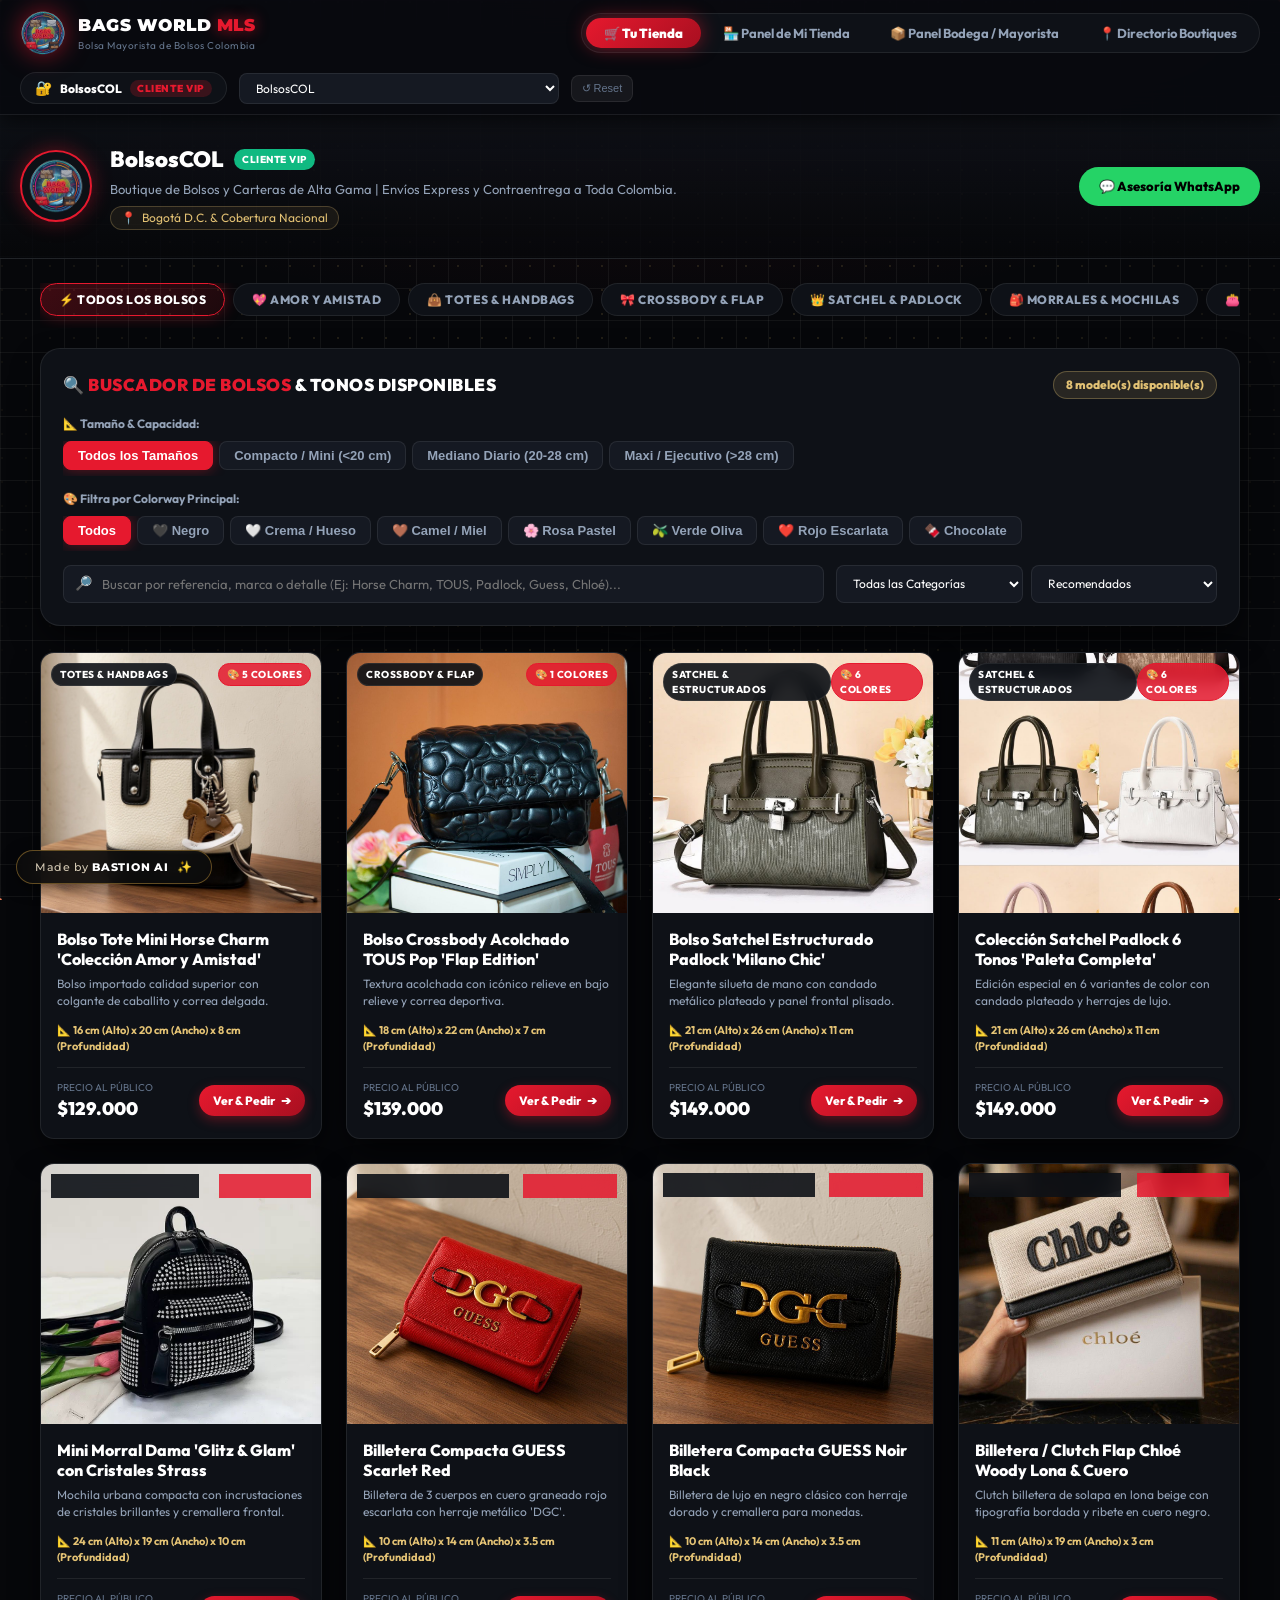
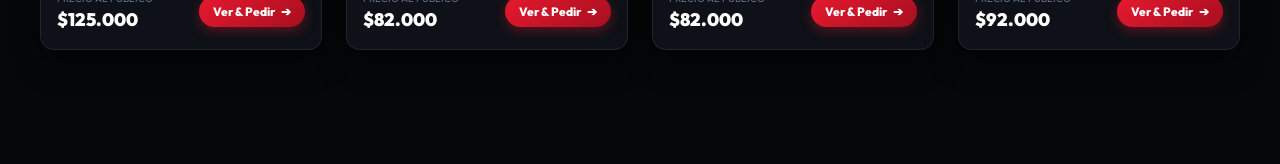
==== commit 9191ed9c: "fix: rename cart-summary-shoes to cart-summary-bags" ====
--- a/index.html
+++ b/index.html
@@ -748,7 +748,7 @@
       <div style="padding: 14px; background: rgba(0, 0, 0, 0.45); border-radius: var(--radius-md); border: 1px solid var(--border-subtle); margin-bottom: 16px;">
         <div style="display: flex; justify-content: space-between; font-size: 13px; margin-bottom: 6px;">
           <span style="color: var(--text-muted);">Bolsos (<span id="cart-summary-qty">0</span> unds):</span>
-          <strong id="cart-summary-shoes" style="color: #fff;">$0 COP</strong>
+          <strong id="cart-summary-bags" style="color: #fff;">$0 COP</strong>
         </div>
         <div style="display: flex; justify-content: space-between; font-size: 13px; margin-bottom: 6px;">
           <span style="color: var(--text-muted);">Flete Domicilio:</span>
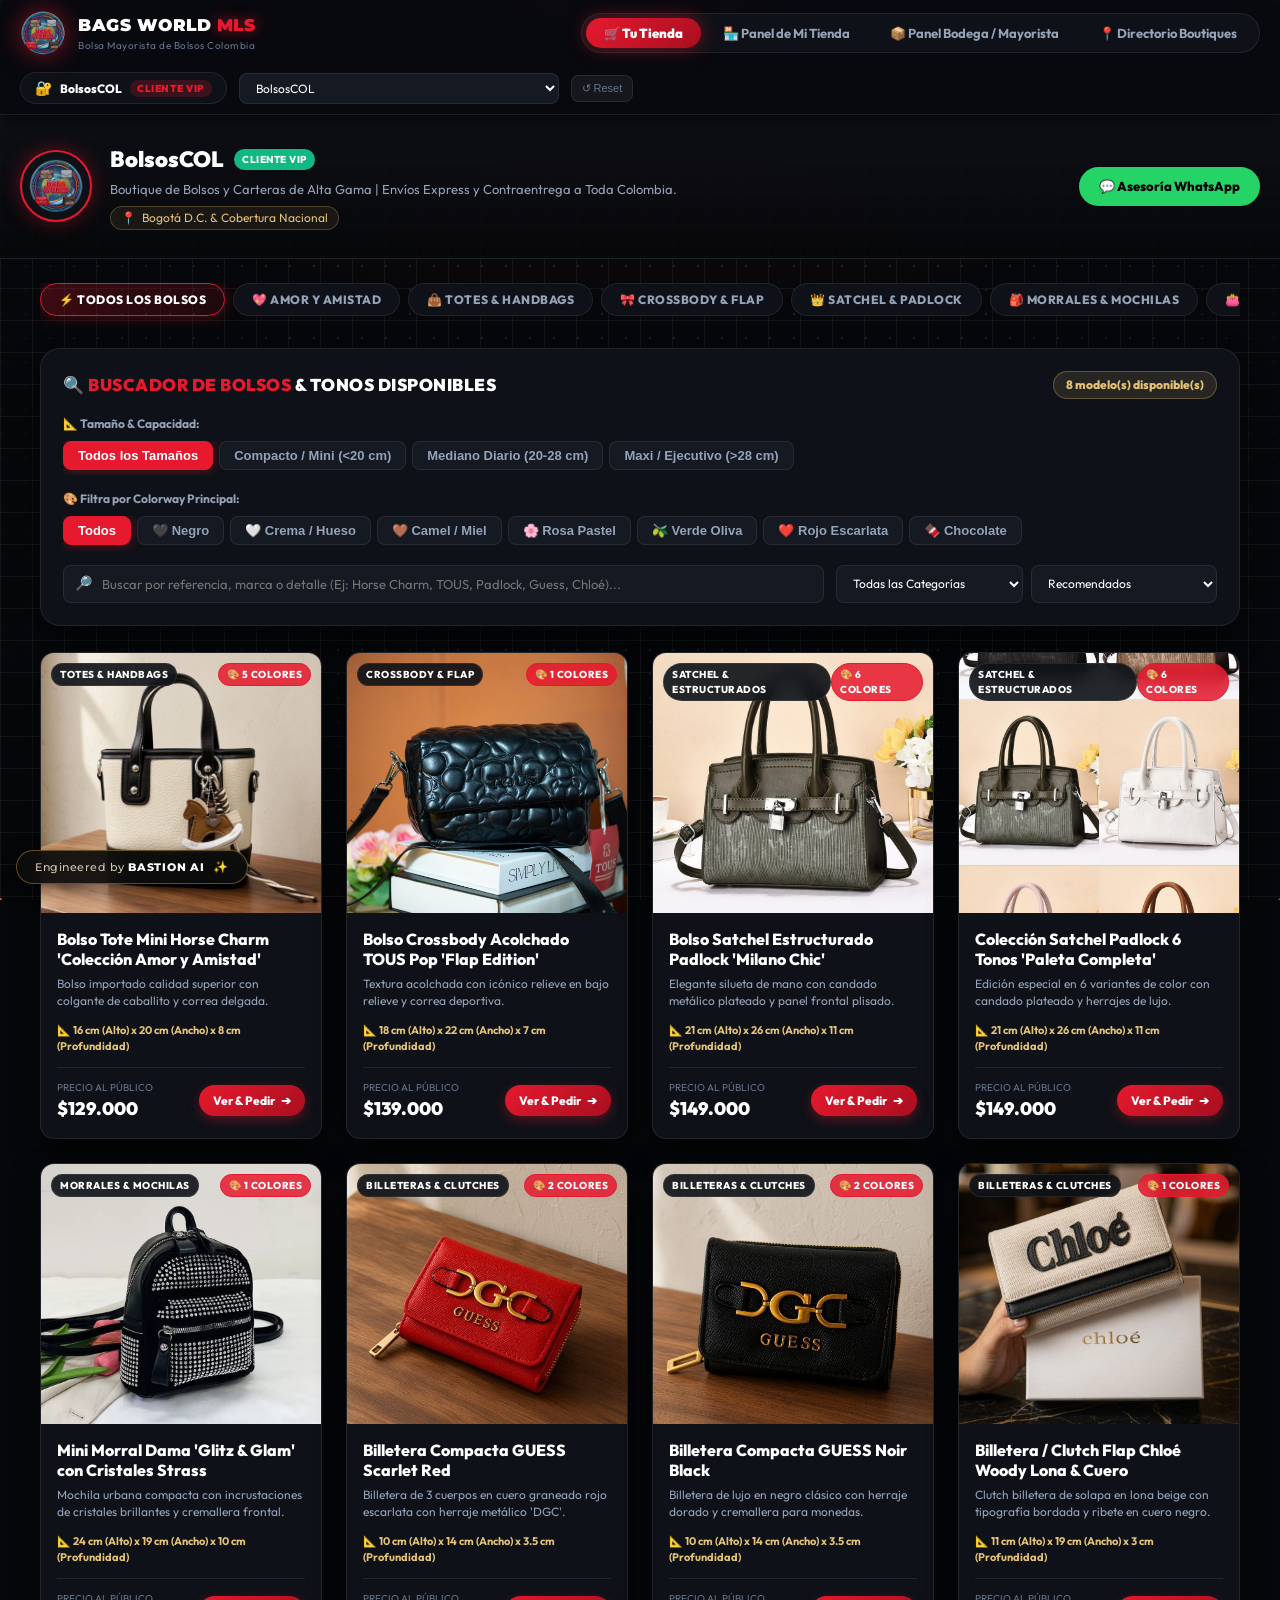
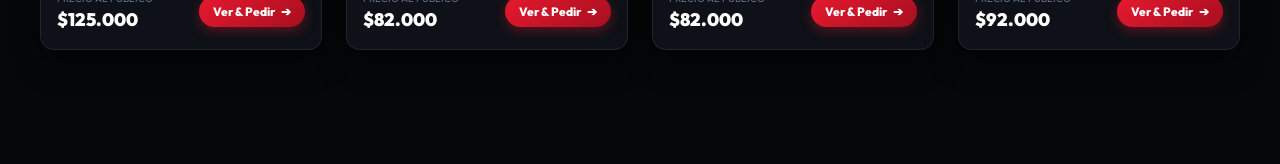
==== commit b5fe0084: "style: Upgrade watermark badge to 'Engineered by BASTION AI'" ====
--- a/index.html
+++ b/index.html
@@ -928,7 +928,7 @@
 
   <!-- WATERMARK OFICIAL DE BASTION AI (MANDATORIO POR REGLA) -->
   <div class="bastion-watermark">
-    <span>Made by <strong>BASTION AI</strong></span>
+    <span>Engineered by <strong>BASTION AI</strong></span>
     <span class="sparkle">✨</span>
   </div>
 
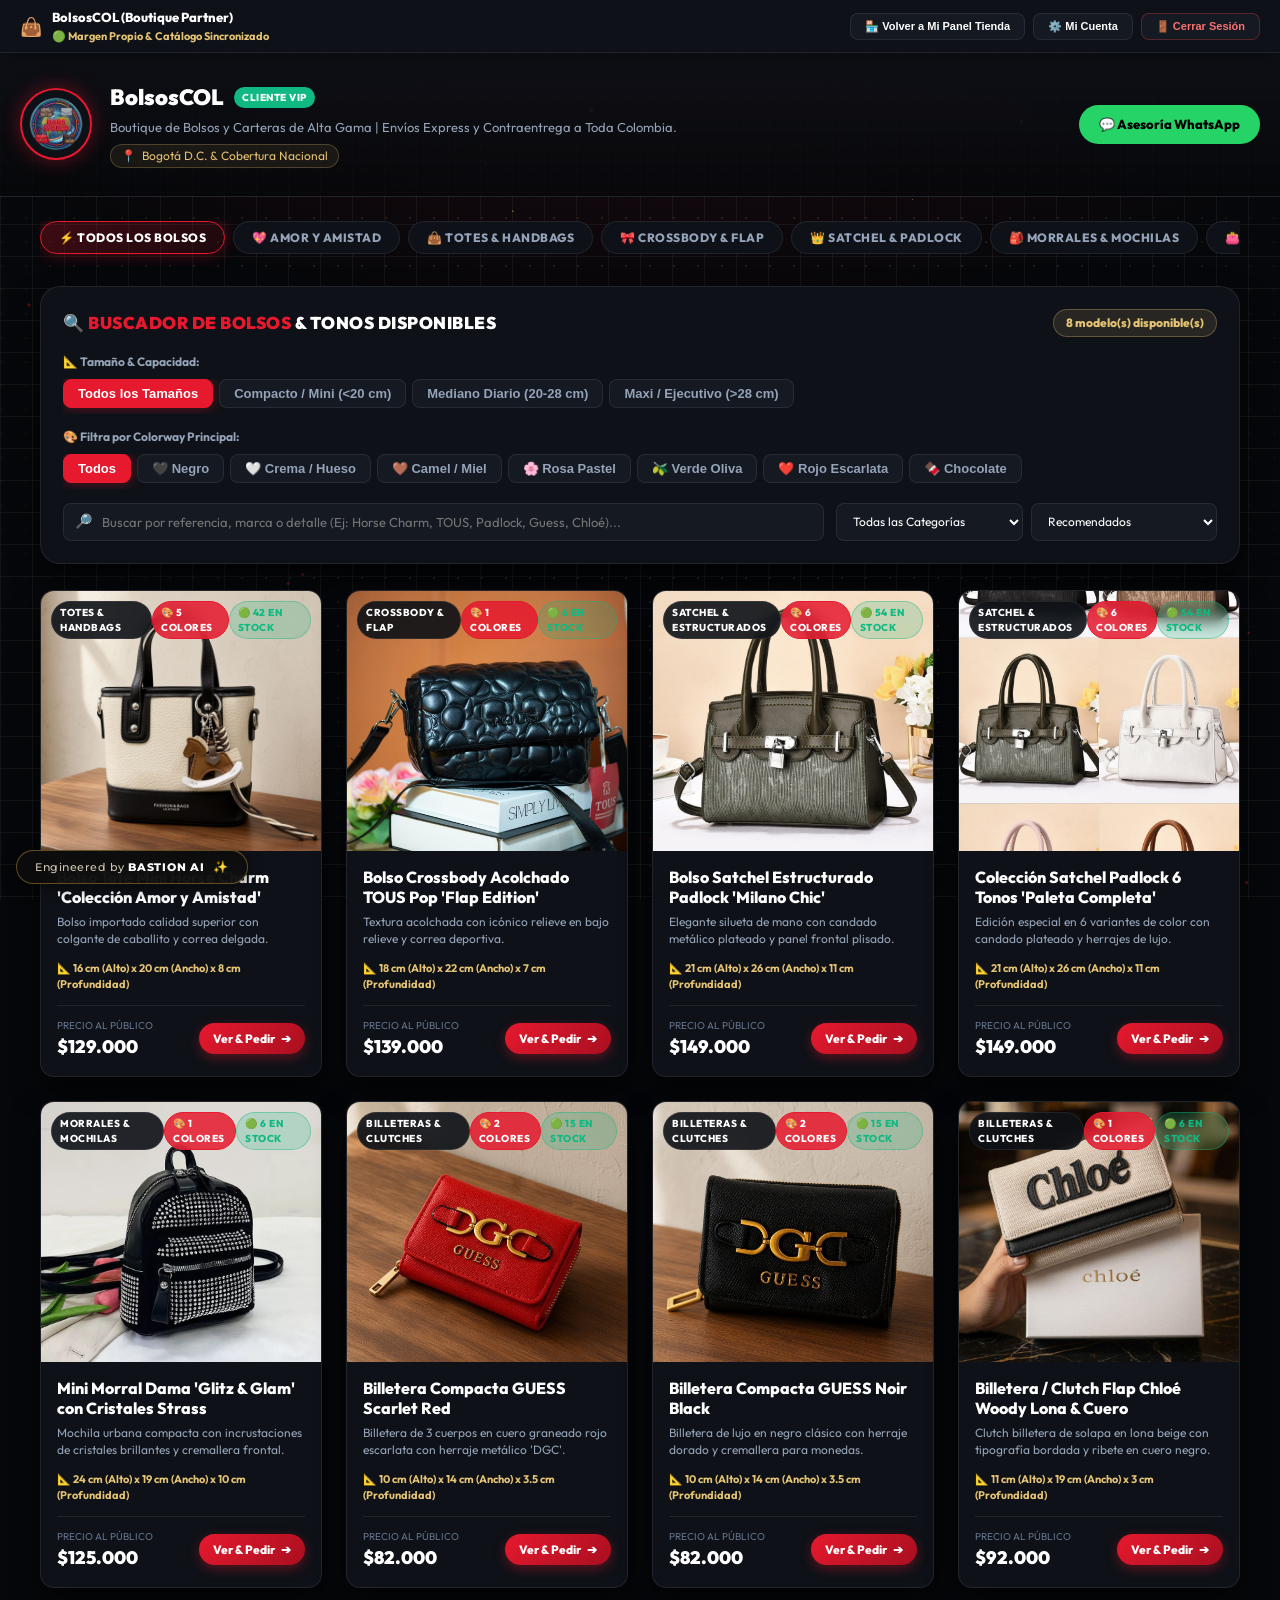
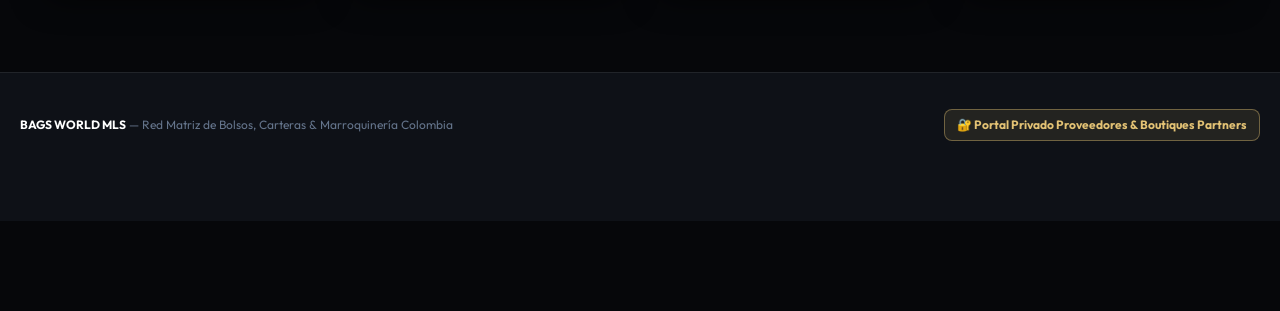
==== commit 40cf2c1f: "feat(bags-mls): implement 9 advanced B2B modules, multi-tenant isolation, real-time stock matrix and" ====
--- a/index.html
+++ b/index.html
@@ -50,48 +50,60 @@
     <!-- =========================================================================
          HUD SUPERIOR DE CONTROL MULTI-ROL & AUTH (CRM BASTION / CRM GHOST STYLE)
          ========================================================================= -->
-    <header class="top-demo-hud">
+        <!-- 1. BARRA SUPREMA DE CONTROL (SOLO DUEÑO DEL SAAS / SUPER-ADMIN O ?demo=true) -->
+    <header class="top-demo-hud" id="master-admin-hud" style="display: none; background: #0b0f19; border-bottom: 2px solid var(--primary-gold); color: #fff;">
       <div class="hud-container">
         <div class="hud-brand">
           <img src="assets/images/bags_world_logo_transparent.png" alt="BAGS WORLD Colombia" class="hud-logo-img">
           <div>
-            <div class="hud-title">BAGS WORLD <span>MLS</span></div>
-            <div style="font-size: 10px; color: var(--text-muted); letter-spacing: 0.5px;">Bolsa Mayorista de Bolsos Colombia</div>
-          </div>
-        </div>
-
-        <!-- Pestañas de Navegación de Rol -->
-        <nav class="role-switcher-tabs" aria-label="Selector de Rol de Usuario">
-          <button class="role-tab-btn active" data-view="storefront" id="tab-storefront">
-            🛒 Tu Tienda
-          </button>
-          <button class="role-tab-btn" data-view="store-admin" id="tab-store-admin">
-            🏪 Panel de Mi Tienda
-          </button>
-          <button class="role-tab-btn" data-view="supplier" id="tab-supplier">
-            📦 Panel Bodega / Mayorista
-          </button>
-          <button class="role-tab-btn" data-view="directory" id="tab-directory">
-            📍 Directorio Boutiques
+            <div class="hud-title" style="color: #fff;">BAGS WORLD <span style="color: var(--primary-gold);">MLS</span></div>
+            <div style="font-size: 10px; color: var(--primary-gold); font-weight: 800; letter-spacing: 0.8px;">⚡ PANEL SUPREMO ADMIN</div>
+          </div>
+        </div>
+
+        <nav class="role-switcher-tabs" aria-label="Cambio de Rol" style="background: rgba(255,255,255,0.06); border-color: rgba(227, 194, 116, 0.25);">
+          <button class="role-tab-btn active" data-view="storefront" id="tab-storefront" style="color: #fff;">
+            🛒 Vitrina Pública
+          </button>
+          <button class="role-tab-btn" data-view="store-admin" id="tab-store-admin" style="color: #fff;">
+            🏪 Panel Mi Boutique
+          </button>
+          <button class="role-tab-btn" data-view="supplier" id="tab-supplier" style="color: #fff;">
+            📦 Panel Bodega Matriz
+          </button>
+          <button class="role-tab-btn" data-view="directory" id="tab-directory" style="color: #fff;">
+            📍 Directorio & ROI
           </button>
         </nav>
 
-        <!-- Acciones de Cuenta & Sesión -->
         <div class="hud-actions">
-          <!-- Botón de Login / Sesión Activa -->
-          <button id="btn-open-auth-modal" class="auth-session-btn" title="Iniciar sesión o cambiar cuenta">
-            <span class="auth-icon-badge">🔐</span>
-            <span id="hud-user-name">BolsosCOL</span>
-            <span class="auth-role-pill" id="hud-user-role">VIP</span>
-          </button>
-
-          <!-- Selector de Vitrina Activa en Modo Demostración -->
-          <div class="store-selector-wrapper" id="store-selector-box">
-            <select id="hud-store-select" class="hud-select" aria-label="Seleccionar Tienda Activa">
+          <div class="store-selector-wrapper" id="store-selector-box" style="background: rgba(255,255,255,0.08); border-color: rgba(227, 194, 116, 0.3);">
+            <span style="font-size: 11px; color: #cbd5e1;">Boutique:</span>
+            <select id="hud-store-select" class="hud-select" aria-label="Seleccionar Tienda Activa" style="background: transparent; color: #fff; border: none;">
               <!-- Renderizado dinámico de tiendas -->
             </select>
           </div>
+          <button id="btn-open-privacy-modal" class="btn-action-sm" title="Configurar Cuenta & Seguridad" style="font-size: 11px; padding: 5px 12px; font-weight: 700; background: rgba(227, 194, 116, 0.15); color: var(--primary-gold); border-color: rgba(227, 194, 116, 0.4);">⚙️ Seguridad</button>
+          <button id="btn-logout-hud" class="btn-action-sm" style="font-size: 11px; padding: 5px 12px; text-decoration: none; font-weight: 700; color: #f87171; border-color: rgba(239,68,68,0.3); background: rgba(239,68,68,0.1);">🚪 Salir</button>
           <button id="btn-reset-demo" class="btn-reset-demo" title="Restaurar datos oficiales">↺ Reset</button>
+        </div>
+      </div>
+    </header>
+
+    <!-- 2. BARRA PRIVADA DE CLIENTE AUTENTICADO (BODEGA MATRIZ O BOUTIQUE PARTNER) -->
+    <header class="client-auth-hud" id="client-auth-hud" style="display: none;">
+      <div class="client-auth-container">
+        <div style="display: flex; align-items: center; gap: 10px;">
+          <span style="font-size: 18px;" id="client-role-icon">👜</span>
+          <div>
+            <div style="font-size: 13px; font-weight: 800; color: var(--text-primary);" id="client-hud-title">BolsosCOL (Boutique Partner)</div>
+            <div style="font-size: 11px; color: var(--primary-gold); font-weight: 700;" id="client-hud-subtitle">🟢 Sesión Privada y Segura Activa</div>
+          </div>
+        </div>
+        <div style="display: flex; align-items: center; gap: 8px;">
+          <button id="btn-client-toggle-view" class="btn-action-sm" style="font-size: 11px; padding: 6px 14px; font-weight: 700;">🛒 Ver Mi Vitrina</button>
+          <button id="btn-client-open-account" class="btn-action-sm" style="font-size: 11px; padding: 6px 14px; font-weight: 700;">⚙️ Mi Cuenta</button>
+          <button id="btn-client-logout" class="btn-action-sm" style="font-size: 11px; padding: 6px 14px; font-weight: 700; color: #f87171; border-color: rgba(239,68,68,0.3);">🚪 Cerrar Sesión</button>
         </div>
       </div>
     </header>
@@ -221,6 +233,9 @@
             </p>
           </div>
           <div style="display: flex; gap: 10px; flex-wrap: wrap;">
+            <button class="btn-primary" id="btn-save-store-prices" style="background: var(--accent-emerald); border-color: var(--accent-emerald); font-weight: 800;">💾 Guardar Precios</button>
+            <button class="btn-secondary" id="btn-open-quote-modal-partner" style="border-color: rgba(227, 194, 116, 0.4); color: var(--primary-gold); font-weight: 700;">📝 Cotizador VIP Cliente</button>
+            <button class="btn-secondary" id="btn-open-store-reports" style="border-color: rgba(56, 189, 248, 0.4); color: var(--accent-blue); font-weight: 700;">📊 Mi Contabilidad & Excel</button>
             <button class="btn-secondary" id="btn-open-store-settings">⚙️ Configurar Boutique</button>
             <button class="btn-secondary" id="btn-export-store-backup" style="border-color: rgba(56, 189, 248, 0.4); color: var(--accent-blue);">💾 Respaldar Data Privada</button>
           </div>
@@ -281,6 +296,7 @@
                   <th>Costo Mayorista</th>
                   <th>Tu Precio Venta (PVP)</th>
                   <th>Margen Ganancia</th>
+                  <th>Stock Bodega</th>
                   <th>Dimensiones</th>
                   <th>En Vitrina</th>
                   <th>Acciones</th>
@@ -312,6 +328,8 @@
             </p>
           </div>
           <div style="display: flex; gap: 10px; flex-wrap: wrap;">
+            <button class="btn-primary" id="btn-open-quote-modal" style="background: var(--primary-gold); color: #000; font-weight: 800;">📝 Cotizador VIP</button>
+            <button class="btn-primary" id="btn-open-supplier-reports" style="background: var(--accent-emerald); border-color: var(--accent-emerald); color: #fff; font-weight: 800;">📊 Centro Contable & Excel/PDF</button>
             <button class="btn-primary" id="btn-open-new-product-modal">➕ Cargar Nueva Referencia</button>
             <button class="btn-secondary" id="btn-export-full-saas-backup" style="border-color: rgba(227, 194, 116, 0.4); color: var(--primary-gold);">📦 Exportar Master Backup SaaS</button>
           </div>
@@ -403,24 +421,62 @@
 
         <!-- Tabla del Catálogo Maestro de Referencias -->
         <div class="table-container-card" style="margin-bottom: 24px;">
-          <div style="display: flex; justify-content: space-between; align-items: center; margin-bottom: 16px;">
-            <h3 style="font-size: 16px; font-weight: 800; color: #fff;">📦 Catálogo Maestro de Bodega (Referencias Reales)</h3>
-            <span style="font-size: 12px; color: var(--text-muted);">Stock físico central disponible para toda la red</span>
+          <div style="display: flex; justify-content: space-between; align-items: center; margin-bottom: 16px; flex-wrap: wrap; gap: 8px;">
+            <div>
+              <h3 style="font-size: 16px; font-weight: 800; color: #fff; margin: 0;">📦 Catálogo Maestro de Bodega & Precios en Caliente</h3>
+              <span style="font-size: 12px; color: var(--text-muted);">Ajusta costos mayoristas, precios sugeridos, campañas y stock central</span>
+            </div>
+            <button class="btn-primary" id="btn-save-all-supplier-prices" style="background: var(--primary-gold); color: #000; font-weight: 800; font-size: 12px; padding: 6px 14px;">
+              💾 Guardar Todos los Precios
+            </button>
           </div>
           <div class="table-responsive-box">
             <table class="mls-data-table">
               <thead>
                 <tr>
-                  <th>Bolso / Referencia</th>
-                  <th>SKU</th>
+                  <th>Referencia de Bolso</th>
                   <th>Categoría</th>
-                  <th>Costo Bodega</th>
-                  <th>PVP Sugerido</th>
-                  <th>Medidas (cm)</th>
-                  <th>Variantes</th>
+                  <th>Costo Mayorista Bodega</th>
+                  <th>Precio Sugerido (PVP)</th>
+                  <th>Campaña Activa</th>
+                  <th>Stock Bodega</th>
+                  <th>Variantes de Color</th>
+                  <th>Acciones</th>
                 </tr>
               </thead>
               <tbody id="supplier-products-table">
+                <!-- Renderizado dinámico -->
+              </tbody>
+            </table>
+          </div>
+        </div>
+
+        <!-- Tabla de Pedidos B2B con Cambio de Estado en Vivo & Gestión de Retornos -->
+        <div class="table-container-card" style="margin-bottom: 24px;">
+          <div style="display: flex; justify-content: space-between; align-items: center; margin-bottom: 16px; flex-wrap: wrap; gap: 8px;">
+            <div>
+              <h3 style="font-size: 16px; font-weight: 800; color: #fff; margin: 0;">📦 Últimos Pedidos B2B Entrantes</h3>
+              <span style="font-size: 12px; color: var(--text-muted);">Seguimiento logístico, cobro contraentrega y garantías</span>
+            </div>
+            <button type="button" class="btn-action-sm btn-quick-export-orders" style="font-size: 11px; padding: 4px 10px; font-weight: 700; color: #15803d; background: #f0fdf4; border-color: #86efac; border-radius: 6px; cursor: pointer;">
+              📥 Exportar Órdenes a Excel
+            </button>
+          </div>
+          <div class="table-responsive-box">
+            <table class="mls-data-table">
+              <thead>
+                <tr>
+                  <th>ID</th>
+                  <th>Fecha</th>
+                  <th>Boutique Solicitante</th>
+                  <th>Bolso & Colorway</th>
+                  <th>Bolsos</th>
+                  <th>Costo Mayorista</th>
+                  <th>Estado del Despacho</th>
+                  <th>Acciones</th>
+                </tr>
+              </thead>
+              <tbody id="supplier-orders-table">
                 <!-- Renderizado dinámico -->
               </tbody>
             </table>
@@ -444,43 +500,64 @@
           </div>
         </div>
 
+        <!-- Barra de Filtros por Rol y Búsqueda en Vivo -->
+        <div style="display: flex; gap: 8px; margin-bottom: 20px; flex-wrap: wrap; align-items: center; justify-content: space-between; background: var(--bg-surface); padding: 12px 16px; border-radius: var(--radius-md); border: 1px solid var(--border-subtle);">
+          <div style="display: flex; gap: 8px; flex-wrap: wrap;">
+            <button class="btn-filter-role active" data-filter="all">Todos (3)</button>
+            <button class="btn-filter-role" data-filter="supplier">🏢 Bodegas Matrices (1)</button>
+            <button class="btn-filter-role" data-filter="partner">🏪 Boutiques Partners (2)</button>
+          </div>
+          <div style="display: flex; align-items: center; gap: 8px;">
+            <input type="text" id="dir-search-input" placeholder="🔍 Buscar por nombre, barrio o ciudad..." style="background: var(--bg-surface-elevated); border: 1px solid var(--border-subtle); color: #fff; padding: 7px 16px; border-radius: 999px; font-size: 12px; min-width: 260px;">
+          </div>
+        </div>
+
         <!-- Calculadora ROI de Escala Comercial -->
         <div class="roi-calc-box">
           <div class="roi-calc-header">
             <div>
-              <span class="category-tag" style="background: rgba(16, 185, 129, 0.15); color: var(--accent-emerald); border-color: rgba(16, 185, 129, 0.3);">📈 Proyección Financiera Revendedora</span>
-              <h3 style="font-size: 18px; font-weight: 800; color: #fff; margin-top: 4px;">Calculadora de Utilidad Mensual para tu Boutique</h3>
-            </div>
-            <div style="font-size: 12px; color: var(--text-muted);">Basado en ventas por WhatsApp, Instagram y TikTok</div>
+              <span class="category-tag" style="background: rgba(16, 185, 129, 0.15); color: var(--accent-emerald); border-color: rgba(16, 185, 129, 0.3);">📈 Proyección Financiera a Gran Escala</span>
+              <h3 style="font-size: 18px; font-weight: 800; color: #fff; margin-top: 4px;">Simulador de Ganancias de Red para Bodega & Boutiques</h3>
+            </div>
+            <div style="font-size: 12px; color: var(--text-muted);">Modelo Multi-Tenant Mayorista con Sincronización Automática</div>
           </div>
 
           <div style="display: grid; grid-template-columns: repeat(auto-fit, minmax(280px, 1fr)); gap: 24px; align-items: center;">
             <div>
-              <div style="display: flex; justify-content: space-between; align-items: center; margin-bottom: 8px;">
-                <label style="font-size: 13px; font-weight: 700; color: #fff;">Bolsos vendidos al mes:</label>
-                <span id="roi-pairs-label" style="font-size: 18px; font-weight: 900; color: var(--primary-gold);">45 bolsos</span>
+              <!-- Slider 1: Boutiques conectadas -->
+              <div style="margin-bottom: 16px;">
+                <div style="display: flex; justify-content: space-between; align-items: center; margin-bottom: 8px;">
+                  <label style="font-size: 13px; font-weight: 700; color: #fff;">Boutiques / Partners Conectadas:</label>
+                  <span id="roi-resellers-val" style="font-size: 18px; font-weight: 900; color: var(--primary-gold);">25 tiendas</span>
+                </div>
+                <input type="range" id="roi-resellers-slider" min="1" max="250" value="25" step="1" class="roi-range-slider" style="width: 100%;">
+                <div style="display: flex; justify-content: space-between; font-size: 11px; color: var(--text-muted); margin-top: 4px;">
+                  <span>1 tienda</span>
+                  <span>100 tiendas</span>
+                  <span>250 tiendas</span>
+                </div>
               </div>
-              <input type="range" id="roi-slider-pairs" min="10" max="200" value="45" step="5" class="roi-range-slider" style="width: 100%;">
-              <div style="display: flex; justify-content: space-between; font-size: 11px; color: var(--text-muted); margin-top: 4px;">
-                <span>10 bolsos</span>
-                <span>100 bolsos</span>
-                <span>200 bolsos</span>
+
+              <!-- Slider 2: Bolsos vendidos por tienda -->
+              <div style="margin-bottom: 16px;">
+                <div style="display: flex; justify-content: space-between; align-items: center; margin-bottom: 8px;">
+                  <label style="font-size: 13px; font-weight: 700; color: #fff;">Bolsos promedio vendidos / tienda / mes:</label>
+                  <span id="roi-pairs-val" style="font-size: 18px; font-weight: 900; color: var(--accent-emerald);">120 bolsos</span>
+                </div>
+                <input type="range" id="roi-pairs-slider" min="10" max="1000" value="120" step="5" class="roi-range-slider" style="width: 100%;">
+                <div style="display: flex; justify-content: space-between; font-size: 11px; color: var(--text-muted); margin-top: 4px;">
+                  <span>10 bolsos</span>
+                  <span>500 bolsos</span>
+                  <span>1.000 bolsos</span>
+                </div>
               </div>
-
-              <div style="margin-top: 16px;">
-                <div style="display: flex; justify-content: space-between; align-items: center; margin-bottom: 8px;">
-                  <label style="font-size: 13px; font-weight: 700; color: #fff;">Margen de ganancia promedio / bolso:</label>
-                  <span id="roi-margin-label" style="font-size: 18px; font-weight: 900; color: var(--accent-emerald);">$57.000 COP</span>
-                </div>
-                <input type="range" id="roi-slider-margin" min="25000" max="90000" value="57000" step="2000" class="roi-range-slider" style="width: 100%;">
-              </div>
-            </div>
-
-            <div style="background: rgba(0, 0, 0, 0.5); padding: 20px; border-radius: var(--radius-md); border: 1px solid var(--border-subtle);">
-              <div style="font-size: 12px; color: var(--text-muted); text-transform: uppercase; letter-spacing: 0.5px;">Utilidad Neta Estimada / Mes:</div>
-              <div id="roi-total-profit" style="font-size: 32px; font-weight: 900; color: var(--accent-emerald); margin: 6px 0;">$2.565.000 COP</div>
-              <div style="font-size: 12px; color: var(--text-secondary); line-height: 1.4;">
-                ✨ <strong>Cero riesgo de inventario:</strong> Tu boutique publica con fotos reales en Instagram/TikTok y BAGS WORLD despacha por contraentrega en toda Colombia.
+            </div>
+
+            <div style="background: rgba(0, 0, 0, 0.6); padding: 22px; border-radius: var(--radius-md); border: 1px solid var(--border-subtle);">
+              <div style="font-size: 12px; color: var(--text-muted); text-transform: uppercase; letter-spacing: 0.5px;">Utilidad Mensual Estimada para Bodega:</div>
+              <div id="roi-profit-display" style="font-size: 32px; font-weight: 900; color: var(--accent-emerald); margin: 8px 0;">$78.750.000 COP</div>
+              <div style="font-size: 12px; color: var(--text-secondary); line-height: 1.5;">
+                ✨ <strong>Margen Bodega ($25.000/bolso) + Mensualidades SaaS ($150.000/boutique):</strong> Las tiendas venden en Instagram, TikTok y locales físicos mientras BAGS WORLD Colombia centraliza los despachos a nivel nacional.
               </div>
             </div>
           </div>
@@ -911,6 +988,450 @@
     </div>
   </div>
 
+  
+  <!-- =========================================================================
+       MODAL 6: COTIZADOR PERSONALIZADO VIP CLIENTE
+       ========================================================================= -->
+  <div class="modal-backdrop" id="modal-quote-generator" role="dialog" aria-modal="true">
+    <div class="modal-dialog" style="max-width: 640px;">
+      <div class="modal-header">
+        <div>
+          <span style="font-size: 10px; font-weight: 800; color: var(--primary-gold); background: rgba(227, 194, 116, 0.15); padding: 2px 8px; border-radius: 999px;">DOCUMENTO COMERCIAL EXCLUSIVO</span>
+          <h3 style="margin-top: 4px; font-size: 18px;">Cotizador Personalizado VIP</h3>
+        </div>
+        <button class="btn-close-modal" id="btn-close-quote-modal">&times;</button>
+      </div>
+
+      <div style="padding: 16px 20px;">
+        <!-- Datos del Cliente -->
+        <div style="display: grid; grid-template-columns: 1fr 1fr; gap: 12px; margin-bottom: 14px;">
+          <div>
+            <label class="form-label">Nombre del Cliente / Boutique:</label>
+            <input type="text" id="quote-client-name" class="form-input" placeholder="ej. Dra. Marcela Gómez" value="Marcela Gómez (Cliente VIP)">
+          </div>
+          <div>
+            <label class="form-label">WhatsApp (con código país):</label>
+            <input type="tel" id="quote-client-phone" class="form-input" placeholder="ej. 573155551234" value="573155551234">
+          </div>
+        </div>
+
+        <!-- Selector de Referencia para Añadir -->
+        <div style="background: var(--bg-surface-elevated); padding: 12px; border-radius: 10px; border: 1px solid var(--border-subtle); margin-bottom: 14px;">
+          <div style="font-size: 12px; font-weight: 800; color: var(--text-primary); margin-bottom: 8px;">➕ Agregar Bolso a la Cotización:</div>
+          <div style="display: grid; grid-template-columns: 2fr 1fr 1fr auto; gap: 8px; align-items: flex-end;">
+            <div>
+              <label style="font-size: 11px; font-weight: 700; color: var(--text-secondary);">Modelo / Bolso:</label>
+              <select id="quote-prod-select" class="form-select" style="font-size: 12px; padding: 6px 8px;">
+                <!-- Se llena dinámicamente -->
+              </select>
+            </div>
+            <div>
+              <label style="font-size: 11px; font-weight: 700; color: var(--text-secondary);">Color / Tono:</label>
+              <select id="quote-size-select" class="form-select" style="font-size: 12px; padding: 6px 8px;">
+                <!-- Colorways dinámicos -->
+              </select>
+            </div>
+            <div>
+              <label style="font-size: 11px; font-weight: 700; color: var(--text-secondary);">Cant:</label>
+              <input type="number" id="quote-qty-input" class="form-input" value="1" min="1" max="50" style="font-size: 12px; padding: 6px 8px;">
+            </div>
+            <div>
+              <button type="button" id="btn-add-quote-item" class="btn-primary" style="font-size: 12px; padding: 7px 12px;">
+                Agregar
+              </button>
+            </div>
+          </div>
+        </div>
+
+        <!-- Lista de Items en la Cotización -->
+        <div style="margin-bottom: 14px;">
+          <div style="font-size: 12px; font-weight: 800; color: var(--text-primary); margin-bottom: 6px;">Bolsos Seleccionados en esta Propuesta:</div>
+          <div id="quote-items-list" style="max-height: 140px; overflow-y: auto; border: 1px solid var(--border-subtle); border-radius: 8px; background: var(--bg-surface); padding: 6px 10px;">
+            <!-- Items dinámicos -->
+          </div>
+        </div>
+
+        <!-- Configuración de Descuento Personalizado -->
+        <div style="display: grid; grid-template-columns: 1fr 1fr; gap: 12px; margin-bottom: 14px; background: rgba(227, 194, 116, 0.08); padding: 12px; border-radius: 8px; border: 1px solid rgba(227, 194, 116, 0.25);">
+          <div>
+            <label class="form-label">Descuento Especial (COP):</label>
+            <input type="number" id="quote-discount-amount" class="form-input" value="25000" step="5000">
+          </div>
+          <div>
+            <label class="form-label">Motivo del Descuento / Razón:</label>
+            <input type="text" id="quote-discount-reason" class="form-input" value="Beneficio Cliente VIP">
+          </div>
+        </div>
+
+        <!-- Flete y Vigencia -->
+        <div style="display: grid; grid-template-columns: 1fr 1fr; gap: 12px; margin-bottom: 14px;">
+          <div>
+            <label class="form-label">Flete / Zona de Entrega:</label>
+            <select id="quote-shipping-select" class="form-select">
+              <option value="0">🛵 Envío GRATIS (Cortesía Bodega)</option>
+              <option value="12000" selected>🛵 Bogotá / Cobertura Local ($12.000 COP)</option>
+              <option value="14000">🛵 Cali Urbano ($14.000 COP)</option>
+              <option value="16000">🛵 Medellín / Valle de Aburrá ($16.000 COP)</option>
+              <option value="18000">📦 Envío Nacional Interrapidísimo ($18.000 COP)</option>
+            </select>
+          </div>
+          <div>
+            <label class="form-label">Vigencia de la Cotización:</label>
+            <select id="quote-validity-select" class="form-select">
+              <option value="48 Horas">⏱️ Válido por 48 Horas</option>
+              <option value="24 Horas">⏱️ Válido por 24 Horas (Hoy)</option>
+              <option value="7 Días">⏱️ Válido por 7 Días</option>
+              <option value="Hasta agotar stock">⏱️ Hasta agotar stock de bodega</option>
+            </select>
+          </div>
+        </div>
+
+        <!-- Resumen de Liquidación Formal -->
+        <div style="background: var(--bg-surface-elevated); padding: 12px 16px; border-radius: 10px; border: 1px solid var(--border-subtle); margin-bottom: 16px;">
+          <div style="display: flex; justify-content: space-between; font-size: 12px; margin-bottom: 4px; color: var(--text-secondary);">
+            <span>Subtotal Precio Regular:</span>
+            <strong id="quote-subtotal-display" style="color: var(--text-primary);">$0 COP</strong>
+          </div>
+          <div style="display: flex; justify-content: space-between; font-size: 12px; margin-bottom: 4px; color: var(--accent-emerald);">
+            <span id="quote-discount-label">Descuento Especial Aplicado:</span>
+            <strong id="quote-discount-display">-$0 COP</strong>
+          </div>
+          <div style="display: flex; justify-content: space-between; font-size: 12px; margin-bottom: 6px; color: var(--text-secondary);">
+            <span>Flete Logístico:</span>
+            <strong id="quote-shipping-display">$12.000 COP</strong>
+          </div>
+          <div style="display: flex; justify-content: space-between; font-size: 15px; font-weight: 900; color: var(--text-primary); padding-top: 8px; border-top: 1px solid var(--border-subtle);">
+            <span>TOTAL COTIZACIÓN VIP:</span>
+            <span id="quote-total-display" style="color: var(--primary-gold); font-size: 17px;">$0 COP</span>
+          </div>
+        </div>
+
+        <!-- Botones de Acción -->
+        <div style="display: flex; gap: 10px; flex-wrap: wrap;">
+          <button type="button" id="btn-send-quote-wa" class="btn-primary" style="flex: 2; min-width: 200px; justify-content: center; background: #25D366; border-color: #22c55e;">
+            <span>📲 Enviar Cotización por WhatsApp</span>
+          </button>
+          <button type="button" id="btn-copy-quote-text" class="btn-secondary" style="flex: 1; min-width: 120px; justify-content: center;">
+            <span>📋 Copiar Texto</span>
+          </button>
+          <button type="button" id="btn-preview-quote-card" class="btn-secondary" style="flex: 1; min-width: 120px; justify-content: center;">
+            <span>📄 Ver Ficha Formal</span>
+          </button>
+        </div>
+      </div>
+    </div>
+  </div>
+
+  <!-- =========================================================================
+       MODAL 7: VISTA PREVIA FICHA OFICIAL DE COTIZACIÓN VIP (IMPRIMIBLE & PDF)
+       ========================================================================= -->
+  <div class="modal-backdrop" id="modal-quote-preview" role="dialog" aria-modal="true">
+    <div class="modal-dialog" style="max-width: 600px; background: #ffffff; color: #0f172a;">
+      <div class="modal-header" style="border-bottom: none; padding-bottom: 0;">
+        <div></div>
+        <button class="btn-close-modal" id="btn-close-preview-modal" style="color: #0f172a;">&times;</button>
+      </div>
+      <div style="padding: 10px 24px 24px;" id="printable-quote-content">
+        <!-- Renderizado dinámico de la Ficha Membretada -->
+      </div>
+      <div style="padding: 0 24px 20px; display: flex; justify-content: flex-end; gap: 10px;">
+        <button type="button" class="btn-secondary" id="btn-print-quote" onclick="window.print()" style="color: #0f172a; border-color: #cbd5e1;">
+          🖨️ Imprimir / Guardar PDF
+        </button>
+        <button type="button" class="btn-primary" id="btn-close-preview-btn">
+          Entendido
+        </button>
+      </div>
+    </div>
+  </div>
+
+  <!-- =========================================================================
+       MODAL 8: MATRIZ DE INVENTARIO Y STOCK POR COLORWAY / VARIANTE
+       ========================================================================= -->
+  <div class="modal-backdrop" id="modal-inventory-matrix" role="dialog" aria-modal="true">
+    <div class="modal-dialog" style="max-width: 780px;">
+      <div class="modal-header">
+        <div>
+          <span style="font-size: 10px; font-weight: 800; color: #16a34a; background: rgba(16, 185, 129, 0.15); padding: 2px 8px; border-radius: 999px; border: 1px solid rgba(16, 185, 129, 0.3);">INVENTARIO BODEGA EN TIEMPO REAL</span>
+          <h3 style="margin-top: 4px; font-size: 18px;" id="matrix-modal-title">Control de Stock por Colorway / Variante</h3>
+        </div>
+        <button class="btn-close-modal" id="btn-close-stock-modal">&times;</button>
+      </div>
+
+      <div style="padding: 16px 20px;">
+        <!-- Cabecera del Producto Seleccionado -->
+        <div style="display: flex; gap: 14px; align-items: center; background: var(--bg-surface-elevated); padding: 12px; border-radius: 10px; border: 1px solid var(--border-subtle); margin-bottom: 16px;">
+          <img id="matrix-prod-img" src="" alt="" style="width: 54px; height: 54px; object-fit: cover; border-radius: 8px; border: 1px solid var(--border-subtle);">
+          <div style="flex: 1;">
+            <h4 id="matrix-prod-name" style="margin: 0; font-size: 15px; font-weight: 800; color: var(--text-primary);"></h4>
+            <div id="matrix-prod-sku" style="font-size: 11px; color: var(--text-muted); font-family: monospace;"></div>
+          </div>
+          <div style="text-align: right;">
+            <span style="font-size: 11px; color: var(--text-secondary);">Total en Bodega:</span>
+            <div id="matrix-grand-total-badge" style="font-size: 20px; font-weight: 900; color: var(--primary-gold);">0 bolsos</div>
+          </div>
+        </div>
+
+        <!-- Botones de Acción Rápida -->
+        <div style="display: flex; justify-content: space-between; align-items: center; margin-bottom: 10px;">
+          <span style="font-size: 12px; color: var(--text-muted);">Ajusta las cantidades por colorway o aplica un lote rápido:</span>
+          <div style="display: flex; gap: 6px;">
+            <button type="button" class="btn-action-sm" id="btn-stock-quick-add-all" style="font-size: 11px; padding: 4px 8px;">
+              ➕ Lote (+5 a todos los tonos)
+            </button>
+            <button type="button" class="btn-action-sm" id="btn-stock-quick-clear-all" style="font-size: 11px; padding: 4px 8px; color: #ef4444;">
+              🧹 Limpiar Todo (0)
+            </button>
+          </div>
+        </div>
+
+        <!-- Tabla Matriz Interactiva -->
+        <div style="overflow-x: auto; border: 1px solid var(--border-subtle); border-radius: 8px; margin-bottom: 16px; background: var(--bg-surface);">
+          <table class="mls-data-table" id="matrix-stock-table" style="font-size: 12px; margin: 0;">
+            <!-- Filas de colorways renderizadas dinámicamente -->
+          </table>
+        </div>
+
+        <!-- Nota de Automatización de Ventas -->
+        <div style="background: rgba(16, 185, 129, 0.08); border: 1px solid rgba(16, 185, 129, 0.3); border-radius: 8px; padding: 10px 14px; margin-bottom: 16px; font-size: 11px; color: var(--accent-emerald); line-height: 1.4;">
+          <strong>⚡ Descuento Automático en Tiempo Real:</strong> Cada vez que un cliente o boutique confirme un pedido por WhatsApp o carrito, el sistema descuenta automáticamente los bolsos del stock de ese colorway.
+        </div>
+
+        <div style="display: flex; justify-content: flex-end; gap: 10px;">
+          <button type="button" class="btn-secondary" id="btn-cancel-stock-modal">Cancelar</button>
+          <button type="button" class="btn-primary" id="btn-save-stock-matrix">
+            💾 Guardar Inventario de este Modelo
+          </button>
+        </div>
+      </div>
+    </div>
+  </div>
+
+  <!-- =========================================================================
+       MODAL 9: CENTRO DE REPORTES CONTABLES & FACTURACIÓN (EXCEL / PDF)
+       ========================================================================= -->
+  <div class="modal-backdrop" id="modal-accounting-reports" role="dialog" aria-modal="true">
+    <div class="modal-dialog" style="max-width: 920px; width: 95%;">
+      <div style="display: flex; justify-content: space-between; align-items: flex-start; margin-bottom: 16px; border-bottom: 1px solid var(--border-subtle); padding-bottom: 12px;">
+        <div>
+          <div style="display: flex; align-items: center; gap: 8px;">
+            <span style="font-size: 22px;">📊</span>
+            <h3 style="font-size: 18px; font-weight: 900; color: var(--text-primary); margin: 0;" id="reports-modal-header-title">Centro Contable & Liquidación Financiera</h3>
+            <span class="badge-verified" style="background: rgba(16, 185, 129, 0.15); color: var(--accent-emerald); border-color: rgba(16, 185, 129, 0.3); font-size: 10px;">TIEMPO REAL</span>
+          </div>
+          <p style="font-size: 12px; color: var(--text-secondary); margin: 4px 0 0;">
+            Consolidado de ventas de bolsos, costos de bodega mayorista, utilidades netas y control de despachos.
+          </p>
+        </div>
+        <button type="button" class="btn-close-modal" id="btn-close-reports-modal" style="font-size: 24px; background: none; border: none; cursor: pointer; color: var(--text-muted); line-height: 1;">&times;</button>
+      </div>
+
+      <!-- Selector de Período Contable -->
+      <div style="display: flex; justify-content: space-between; align-items: center; flex-wrap: wrap; gap: 10px; margin-bottom: 16px; background: var(--bg-surface); padding: 10px 14px; border-radius: 8px; border: 1px solid var(--border-subtle);">
+        <div style="display: flex; gap: 8px; flex-wrap: wrap;" id="reports-period-buttons">
+          <button type="button" class="btn-report-period active" data-period="day" style="padding: 5px 14px; border-radius: 6px; font-size: 12px; font-weight: 700; cursor: pointer;">
+            📅 Hoy (Diario)
+          </button>
+          <button type="button" class="btn-report-period" data-period="week" style="padding: 5px 14px; border-radius: 6px; font-size: 12px; font-weight: 700; cursor: pointer;">
+            🗓️ Semana (7 Días)
+          </button>
+          <button type="button" class="btn-report-period" data-period="month" style="padding: 5px 14px; border-radius: 6px; font-size: 12px; font-weight: 700; cursor: pointer;">
+            📆 Mes en Curso
+          </button>
+          <button type="button" class="btn-report-period" data-period="year" style="padding: 5px 14px; border-radius: 6px; font-size: 12px; font-weight: 700; cursor: pointer;">
+            📈 Anual / Histórico
+          </button>
+        </div>
+        <div style="font-size: 11px; color: var(--text-secondary);" id="reports-date-range-label">
+          Periodo: <strong>Hoy</strong>
+        </div>
+      </div>
+
+      <!-- Tarjetas de Resumen Financiero -->
+      <div style="display: grid; grid-template-columns: repeat(auto-fit, minmax(180px, 1fr)); gap: 12px; margin-bottom: 20px;">
+        <div style="background: var(--bg-surface); border: 1px solid var(--border-subtle); border-radius: 8px; padding: 12px 14px; border-left: 4px solid #2563eb;">
+          <div style="font-size: 11px; color: var(--text-secondary); font-weight: 600;">Facturación Bruta (Público)</div>
+          <div id="report-kpi-gross-sales" style="font-size: 18px; font-weight: 900; color: var(--accent-blue); margin-top: 4px;">$ 0 COP</div>
+        </div>
+        <div style="background: var(--bg-surface); border: 1px solid var(--border-subtle); border-radius: 8px; padding: 12px 14px; border-left: 4px solid var(--primary-gold);">
+          <div style="font-size: 11px; color: var(--text-secondary); font-weight: 600;">Costo Mercancía (Bodega)</div>
+          <div id="report-kpi-wholesale-cost" style="font-size: 18px; font-weight: 900; color: var(--primary-gold); margin-top: 4px;">$ 0 COP</div>
+        </div>
+        <div style="background: var(--bg-surface); border: 1px solid var(--border-subtle); border-radius: 8px; padding: 12px 14px; border-left: 4px solid #16a34a;">
+          <div style="font-size: 11px; color: var(--text-secondary); font-weight: 600;">Utilidad Neta Generada</div>
+          <div id="report-kpi-net-profit" style="font-size: 18px; font-weight: 900; color: var(--accent-emerald); margin-top: 4px;">$ 0 COP</div>
+        </div>
+        <div style="background: var(--bg-surface); border: 1px solid var(--border-subtle); border-radius: 8px; padding: 12px 14px; border-left: 4px solid var(--primary-red);">
+          <div style="font-size: 11px; color: var(--text-secondary); font-weight: 600;">Total Bolsos Despachados</div>
+          <div id="report-kpi-pairs-count" style="font-size: 18px; font-weight: 900; color: var(--primary-red); margin-top: 4px;">0 bolsos</div>
+        </div>
+      </div>
+
+      <!-- Tabla Detallada de Órdenes del Período -->
+      <div style="max-height: 260px; overflow-y: auto; border: 1px solid var(--border-subtle); border-radius: 8px; margin-bottom: 20px; background: var(--bg-surface);">
+        <table class="mls-data-table" id="report-orders-table" style="font-size: 11px; margin: 0;">
+          <thead>
+            <tr style="position: sticky; top: 0; z-index: 1;">
+              <th>ID</th>
+              <th>Fecha</th>
+              <th>Boutique / Partner</th>
+              <th>Bolso & Colorway</th>
+              <th style="text-align: center;">Bolsos</th>
+              <th>Venta Sug.</th>
+              <th>Costo Bodega</th>
+              <th>Margen Neto</th>
+              <th>Estado</th>
+            </tr>
+          </thead>
+          <tbody id="report-orders-tbody">
+            <!-- Renderizado dinámico -->
+          </tbody>
+        </table>
+      </div>
+
+      <!-- Acciones de Exportación -->
+      <div style="display: flex; justify-content: space-between; align-items: center; flex-wrap: wrap; gap: 10px; border-top: 1px solid var(--border-subtle); padding-top: 16px;">
+        <div style="font-size: 11px; color: var(--text-muted);">
+          Datos exportables en formato oficial auditado.
+        </div>
+        <div style="display: flex; gap: 10px;">
+          <button type="button" class="btn-secondary" id="btn-export-reports-excel" style="display: inline-flex; align-items: center; gap: 6px; font-weight: 700; color: #15803d; border-color: rgba(16, 185, 129, 0.4); background: rgba(16, 185, 129, 0.1); cursor: pointer;">
+            <span>📥 Descargar Excel (.CSV)</span>
+          </button>
+          <button type="button" class="btn-primary" id="btn-export-reports-pdf" style="display: inline-flex; align-items: center; gap: 6px; font-weight: 700; cursor: pointer;">
+            <span>🖨️ Generar Informe PDF / Imprimir</span>
+          </button>
+        </div>
+      </div>
+    </div>
+  </div>
+
+  <!-- =========================================================================
+       MODAL 10: GESTIÓN DE CAMBIOS, GARANTÍAS & DEVOLUCIONES
+       ========================================================================= -->
+  <div class="modal-backdrop" id="modal-return-exchange" role="dialog" aria-modal="true">
+    <div class="modal-dialog" style="max-width: 640px; width: 95%;">
+      <div style="display: flex; justify-content: space-between; align-items: flex-start; margin-bottom: 16px; border-bottom: 1px solid var(--border-subtle); padding-bottom: 12px;">
+        <div>
+          <div style="display: flex; align-items: center; gap: 8px;">
+            <span style="font-size: 22px;">🔄</span>
+            <h3 style="font-size: 18px; font-weight: 900; color: var(--text-primary); margin: 0;">Gestión de Cambios, Garantías & Retornos</h3>
+          </div>
+          <p style="font-size: 12px; color: var(--text-secondary); margin: 4px 0 0;">
+            Ajuste automático de inventario en Bodega Central y generación de comanda WhatsApp para logística.
+          </p>
+        </div>
+        <button type="button" class="btn-close-modal" id="btn-close-exchange-modal" style="font-size: 24px; background: none; border: none; cursor: pointer; color: var(--text-muted); line-height: 1;">&times;</button>
+      </div>
+
+      <!-- Banner de la Orden Seleccionada -->
+      <div style="background: var(--bg-surface-elevated); border: 1px solid var(--border-subtle); border-radius: 8px; padding: 12px; margin-bottom: 16px; display: flex; gap: 12px; align-items: center;">
+        <div style="font-size: 28px;">👜</div>
+        <div style="flex: 1;">
+          <div style="display: flex; justify-content: space-between; align-items: center;">
+            <strong style="font-size: 13px; color: var(--text-primary);" id="exchange-order-product-name">Cargando...</strong>
+            <span style="font-family: monospace; font-weight: 800; color: var(--primary-gold); font-size: 12px;" id="exchange-order-id">#ORD-0000</span>
+          </div>
+          <div style="font-size: 11px; color: var(--text-secondary); margin-top: 2px;">
+            Boutique: <span id="exchange-order-store" style="font-weight: 600;">-</span> • Colorway Original: <span id="exchange-order-colorway" style="font-weight: 700; color: var(--primary-gold);">-</span>
+          </div>
+        </div>
+      </div>
+
+      <form id="form-return-exchange">
+        <!-- 1. Tipo de Transacción (Detal vs Mayorista) -->
+        <div class="form-group" style="margin-bottom: 14px;">
+          <label class="form-label" style="font-size: 12px; font-weight: 700;">Canal / Tipo de Operación:</label>
+          <div style="display: grid; grid-template-columns: 1fr 1fr; gap: 10px;">
+            <label style="display: flex; align-items: center; gap: 8px; background: var(--bg-surface); border: 1px solid var(--border-subtle); padding: 8px 12px; border-radius: 6px; cursor: pointer; font-size: 12px; font-weight: 600;">
+              <input type="radio" name="exchange-channel" value="retail" checked>
+              <span>🛍️ Venta al Detal (Cliente Final)</span>
+            </label>
+            <label style="display: flex; align-items: center; gap: 8px; background: var(--bg-surface); border: 1px solid var(--border-subtle); padding: 8px 12px; border-radius: 6px; cursor: pointer; font-size: 12px; font-weight: 600;">
+              <input type="radio" name="exchange-channel" value="wholesale">
+              <span>📦 Mayorista (Boutique Partner)</span>
+            </label>
+          </div>
+        </div>
+
+        <!-- 2. Motivo de la Gestión -->
+        <div class="form-group" style="margin-bottom: 14px;">
+          <label class="form-label" style="font-size: 12px; font-weight: 700;">Motivo de la Incidencia:</label>
+          <select class="form-select" id="exchange-action-type" style="font-size: 12px; padding: 8px; font-weight: 700;">
+            <option value="color_exchange">👜 Cambio de Colorway / Tono (Cliente)</option>
+            <option value="warranty">🛡️ Garantía de Fábrica (Herrajes, Cremallera o Costura)</option>
+            <option value="stock_rotation">📦 Rotación de Inventario Frío (Boutique a Bodega)</option>
+            <option value="refund_return">❌ Devolución Definitiva (Reingreso de Bolsos a Stock)</option>
+          </select>
+        </div>
+
+        <!-- 3. Grilla de Colores (Intercambio) -->
+        <div id="exchange-sizes-row" style="display: grid; grid-template-columns: 1fr 1fr; gap: 12px; margin-bottom: 14px;">
+          <div>
+            <label class="form-label" style="font-size: 11px; font-weight: 700; color: #f87171;">📥 Colorway que REINGRESA a Bodega:</label>
+            <select class="form-select" id="exchange-return-size" style="font-size: 12px; padding: 7px; font-weight: 700;">
+              <!-- Se llena con los tonos del bolso -->
+            </select>
+          </div>
+          <div>
+            <label class="form-label" style="font-size: 11px; font-weight: 700; color: #4ade80;">📤 Nuevo Colorway que SALE de Bodega:</label>
+            <select class="form-select" id="exchange-new-size" style="font-size: 12px; padding: 7px; font-weight: 700;">
+              <!-- Se llena con los tonos del bolso -->
+            </select>
+          </div>
+        </div>
+
+        <!-- 4. Flete y Logística -->
+        <div style="display: grid; grid-template-columns: 1fr 1fr; gap: 12px; margin-bottom: 14px;">
+          <div>
+            <label class="form-label" style="font-size: 11px; font-weight: 700;">🛵 Logística / Flete:</label>
+            <select class="form-select" id="exchange-shipping-mode" style="font-size: 11px; padding: 7px; font-weight: 600;">
+              <option value="12000_cliente">Flete $12.000 COP (Cobra al Cliente)</option>
+              <option value="0_tienda">Garantía / Asumido 100% Bodega ($0 COP)</option>
+              <option value="0_bodega">Cambio presencial en Bodega Central ($0)</option>
+              <option value="18000_nacional">Envío Nacional Interrapidísimo ($18.000)</option>
+            </select>
+          </div>
+          <div>
+            <label class="form-label" style="font-size: 11px; font-weight: 700;">Bolsos a Gestionar:</label>
+            <input type="number" min="1" max="50" value="1" class="form-input" id="exchange-units" style="font-size: 12px; padding: 6px; font-weight: 800; text-align: center;">
+          </div>
+        </div>
+
+        <div class="form-group" style="margin-bottom: 14px;">
+          <label class="form-label" style="font-size: 11px; font-weight: 700;">Dirección de Recogida / Entrega:</label>
+          <input type="text" class="form-input" id="exchange-address" placeholder="Ej: Calle 127 # 15-40, Bogotá D.C." style="font-size: 12px; padding: 7px;">
+        </div>
+
+        <!-- Impacto en Inventario en Vivo -->
+        <div style="background: rgba(16, 185, 129, 0.08); border: 1px solid rgba(16, 185, 129, 0.3); border-radius: 8px; padding: 10px 14px; margin-bottom: 18px; font-size: 11px; color: var(--accent-emerald); line-height: 1.4;">
+          <strong>⚡ Impacto Inmediato en Bodega:</strong> <span id="exchange-stock-impact-text">El color reingresado sumará +1 bolso al inventario y el nuevo color restará -1 bolso.</span>
+        </div>
+
+        <div style="display: flex; justify-content: flex-end; gap: 10px;">
+          <button type="button" class="btn-secondary" id="btn-cancel-exchange-modal">Cancelar</button>
+          <button type="submit" class="btn-primary" id="btn-submit-exchange" style="background: var(--primary-gold); color: #000; font-weight: 800; cursor: pointer;">
+            ✅ Procesar Gestión & Actualizar Stock
+          </button>
+        </div>
+      </form>
+    </div>
+  </div>
+
+    <!-- FOOTER MULTI-TENANT CON ACCESO A PORTAL DE CLIENTES -->
+  <footer style="text-align: center; padding: 36px 20px 80px; color: var(--text-muted); font-size: 12px; border-top: 1px solid var(--border-subtle); margin-top: 60px; background: var(--bg-surface);">
+    <div style="max-width: 1240px; margin: 0 auto; display: flex; justify-content: space-between; align-items: center; flex-wrap: wrap; gap: 14px;">
+      <div>
+        <strong style="color: #ffffff;">BAGS WORLD MLS</strong> — Red Matriz de Bolsos, Carteras & Marroquinería Colombia
+      </div>
+      <div style="display: flex; gap: 12px; align-items: center;">
+        <a href="admin.html" class="btn-action-sm" style="text-decoration: none; display: inline-flex; align-items: center; gap: 6px; font-weight: 700; color: var(--primary-gold); border-color: rgba(227, 194, 116, 0.4); background: rgba(227, 194, 116, 0.1);">
+          🔐 Portal Privado Proveedores & Boutiques Partners
+        </a>
+      </div>
+    </div>
+  </footer>
+
   <!-- Barra Flotante de Carrito / Pedido Rápido -->
   <div class="floating-cart-bar" id="floating-cart-bar" role="button" aria-label="Abrir Carrito">
     <div class="cart-pill-icon">🛍️</div>
--- a/css/style.css
+++ b/css/style.css
@@ -1484,3 +1484,98 @@
 @media print {
   .bastion-watermark { display: none !important; }
 }
+
+/* ==========================================================================
+   BARRA DE CLIENTE B2B PRIVADO (BAGS WORLD / BOUTIQUE PARTNER)
+   ========================================================================== */
+.client-auth-hud {
+  background: var(--bg-surface);
+  border-bottom: 1px solid var(--border-subtle);
+  position: sticky;
+  top: 0;
+  z-index: 99;
+  padding: 8px 20px;
+  box-shadow: 0 4px 20px rgba(0, 0, 0, 0.4);
+  backdrop-filter: blur(12px);
+  -webkit-backdrop-filter: blur(12px);
+}
+
+.client-auth-container {
+  max-width: 1300px;
+  margin: 0 auto;
+  display: flex;
+  align-items: center;
+  justify-content: space-between;
+  gap: 16px;
+  flex-wrap: wrap;
+}
+
+/* ==========================================================================
+   CORNER TAGS & DIRECTORY FILTERING (BASTION AI SAAS - LUXURY DARK)
+   ========================================================================== */
+.corner-tag {
+  position: absolute;
+  top: 14px;
+  right: 14px;
+  font-size: 10px;
+  font-weight: 900;
+  letter-spacing: 0.5px;
+  padding: 4px 10px;
+  border-radius: 999px;
+  text-transform: uppercase;
+  z-index: 2;
+  box-shadow: 0 2px 10px rgba(0, 0, 0, 0.5);
+}
+.corner-tag-partner {
+  background: rgba(56, 189, 248, 0.15);
+  color: #38bdf8;
+  border: 1px solid rgba(56, 189, 248, 0.4);
+}
+.corner-tag-supplier {
+  background: rgba(227, 194, 116, 0.15);
+  color: #e3c274;
+  border: 1px solid rgba(227, 194, 116, 0.45);
+}
+
+.btn-filter-role {
+  padding: 6px 14px;
+  border-radius: 999px;
+  font-size: 12px;
+  font-weight: 700;
+  border: 1px solid var(--border-subtle);
+  background: var(--bg-surface-elevated);
+  color: var(--text-secondary);
+  cursor: pointer;
+  transition: all 0.2s ease;
+}
+.btn-filter-role.active {
+  background: var(--primary-gold) !important;
+  color: #000000 !important;
+  border-color: var(--primary-gold) !important;
+  font-weight: 800;
+  box-shadow: 0 0 12px rgba(227, 194, 116, 0.4);
+}
+
+.btn-report-period {
+  transition: all 0.2s ease;
+  background: var(--bg-surface-elevated);
+  color: var(--text-secondary);
+  border: 1px solid var(--border-subtle);
+}
+.btn-report-period.active {
+  background: var(--primary-gold) !important;
+  color: #000000 !important;
+  border-color: var(--primary-gold) !important;
+  font-weight: 800;
+  box-shadow: 0 0 12px rgba(227, 194, 116, 0.35);
+}
+
+.campaign-badge-pill {
+  background: linear-gradient(135deg, #e6192e, #b91c1c);
+  color: #ffffff;
+  font-size: 10px;
+  font-weight: 800;
+  padding: 2px 8px;
+  border-radius: 999px;
+  box-shadow: 0 2px 8px rgba(230, 25, 46, 0.35);
+}
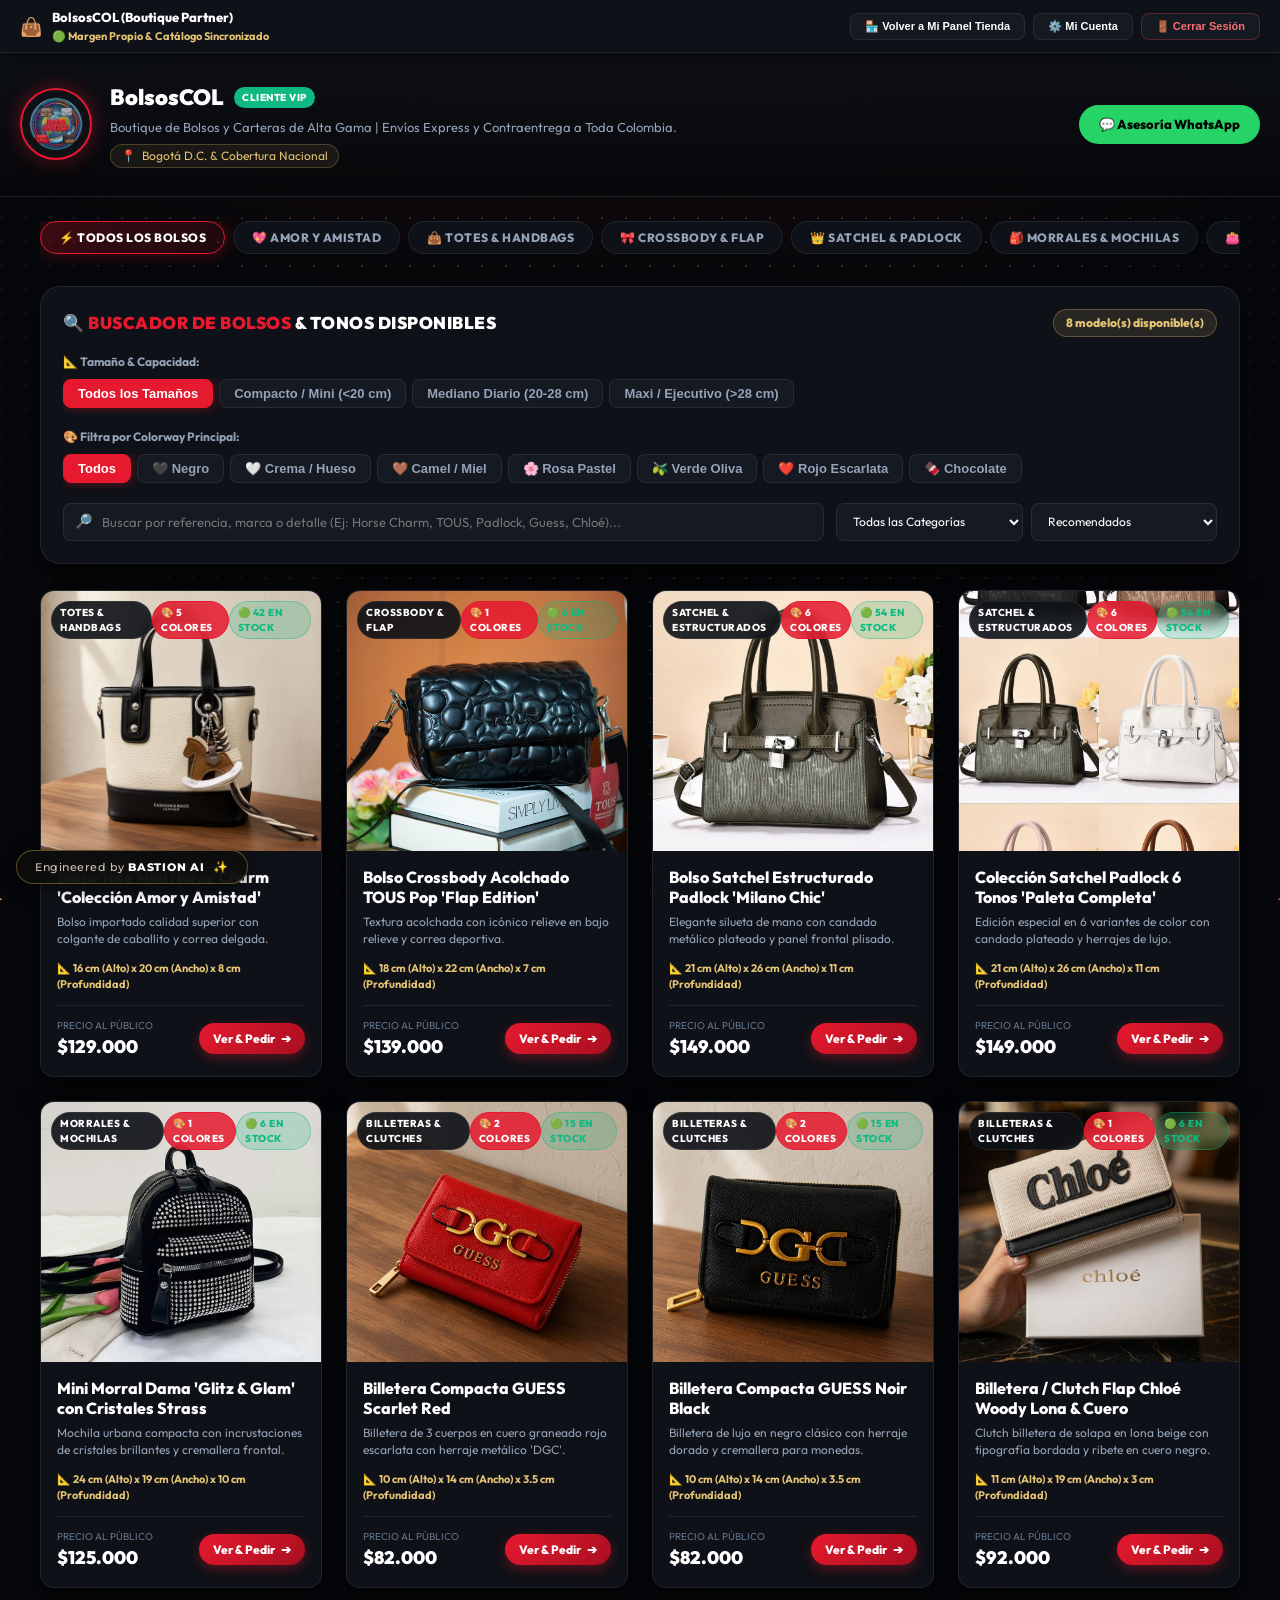
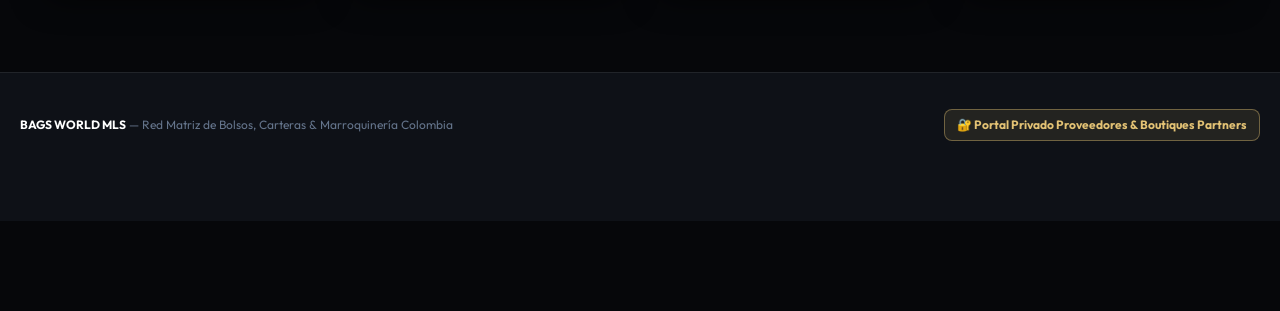
==== commit 80de92db: "chore: update og:url and project config to bagsworld" ====
--- a/index.html
+++ b/index.html
@@ -17,7 +17,7 @@
   <meta property="og:title" content="BAGS WORLD MLS | Catálogo Mayorista de Bolsos & Carteras Colombia">
   <meta property="og:description" content="👜 Pide con catálogo sincronizado, selector de colores, fletes calculados por ciudad y despacho contraentrega garantizado en toda Colombia.">
   <meta property="og:image" content="assets/images/bags_world_logo_transparent.png">
-  <meta property="og:url" content="https://luxbags-nine.vercel.app/">
+  <meta property="og:url" content="https://bagsworld.vercel.app/">
 
   <!-- Favicons -->
   <link rel="icon" type="image/png" sizes="32x32" href="assets/images/favicon-32.png">
--- a/css/style.css
+++ b/css/style.css
@@ -50,16 +50,13 @@
 }
 
 /* ==========================================================================
-   BODY & DARK GRID BACKGROUND (CUADRÍCULA OSCURA PERMANENTE)
+   BODY & DARK LUXURY BACKGROUND (SOLO PATTERN - SIN CUADRÍCULA)
    ========================================================================== */
 body {
   font-family: var(--font-main);
   background-color: var(--bg-main);
-  background-image: 
-    linear-gradient(to right, rgba(255, 255, 255, 0.05) 1px, transparent 1px),
-    linear-gradient(to bottom, rgba(255, 255, 255, 0.05) 1px, transparent 1px),
-    radial-gradient(ellipse 90% 60% at 50% -10%, rgba(230, 25, 46, 0.16), transparent 75%);
-  background-size: 32px 32px, 32px 32px, 100% 100%;
+  background-image: radial-gradient(ellipse 90% 60% at 50% -10%, rgba(230, 25, 46, 0.12), transparent 75%);
+  background-size: 100% 100%;
   background-attachment: fixed;
   color: var(--text-primary);
   line-height: 1.5;
@@ -88,7 +85,7 @@
   height: 100vh;
   z-index: -1;
   pointer-events: none;
-  opacity: 0.35;
+  opacity: 0.55;
   mask-image: radial-gradient(ellipse at 50% 30%, rgba(0,0,0,1) 40%, rgba(0,0,0,0.05) 90%);
   -webkit-mask-image: radial-gradient(ellipse at 50% 30%, rgba(0,0,0,1) 40%, rgba(0,0,0,0.05) 90%);
 }
